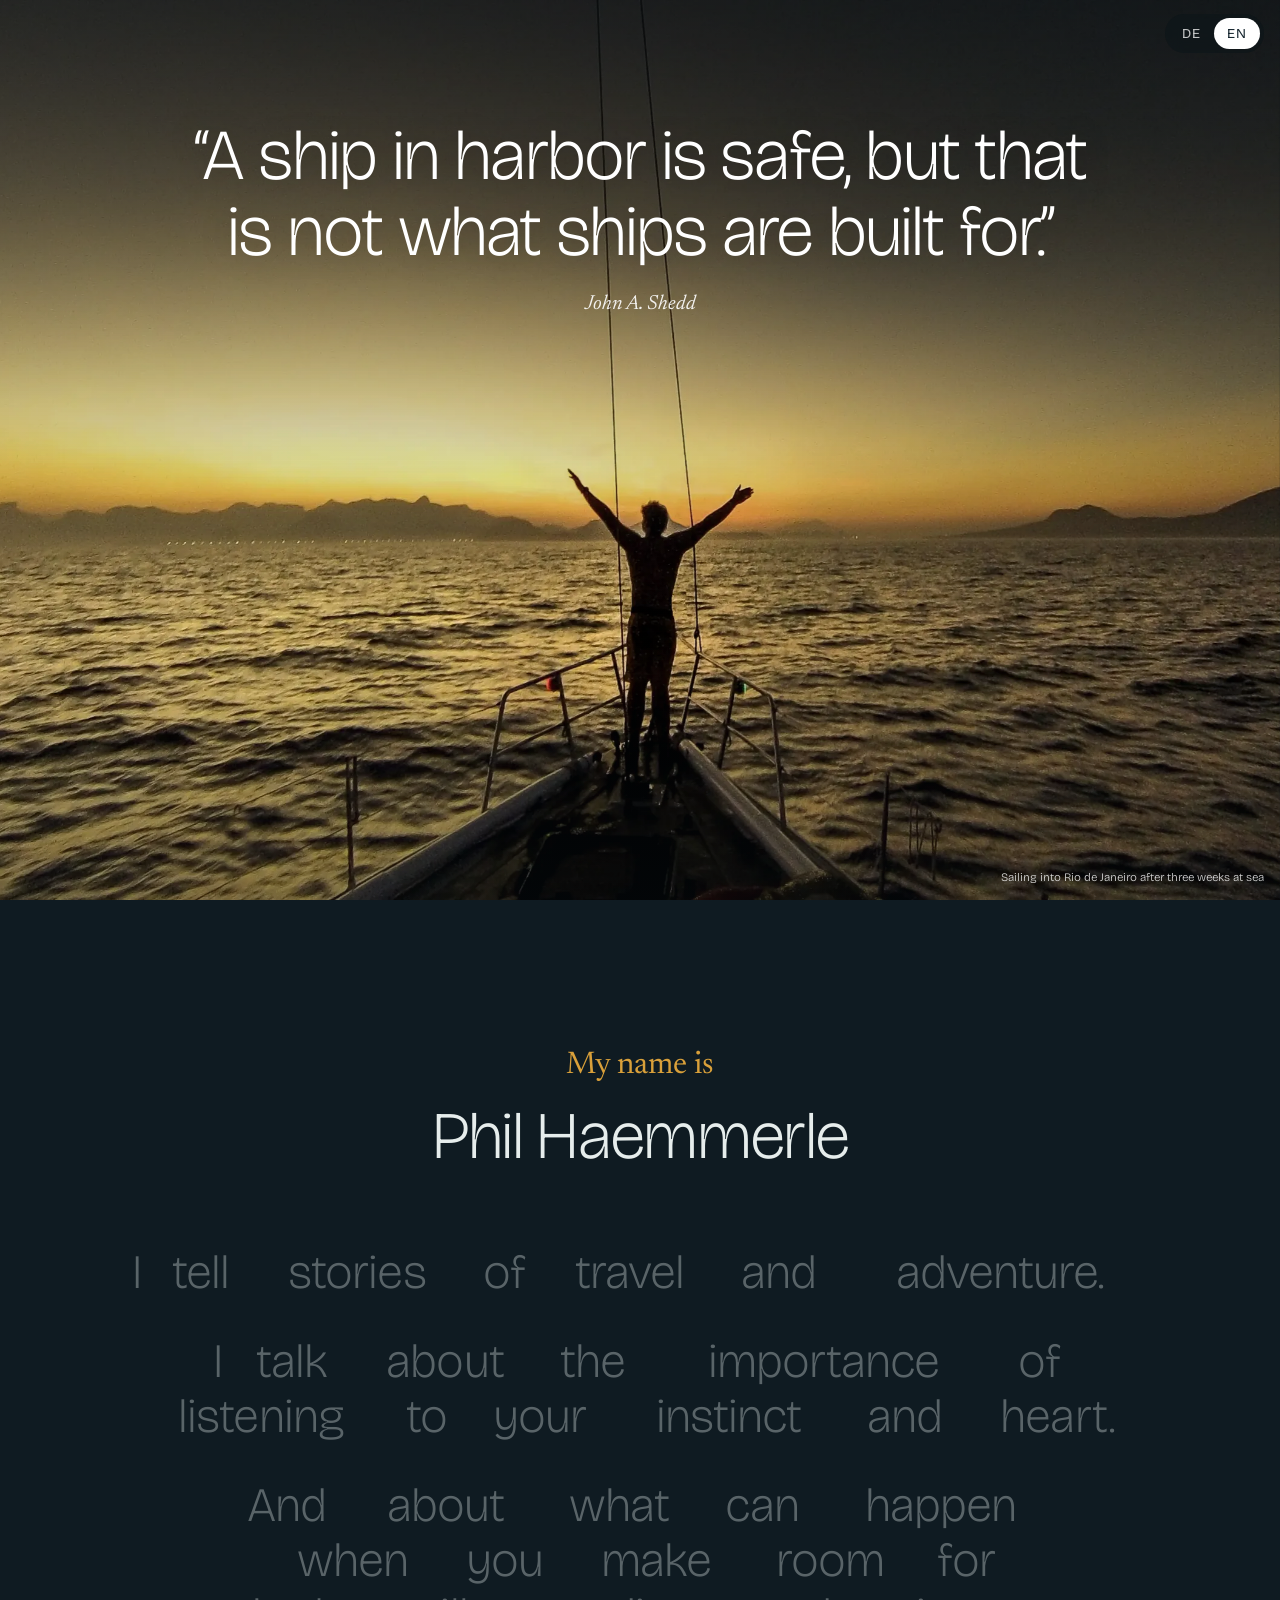
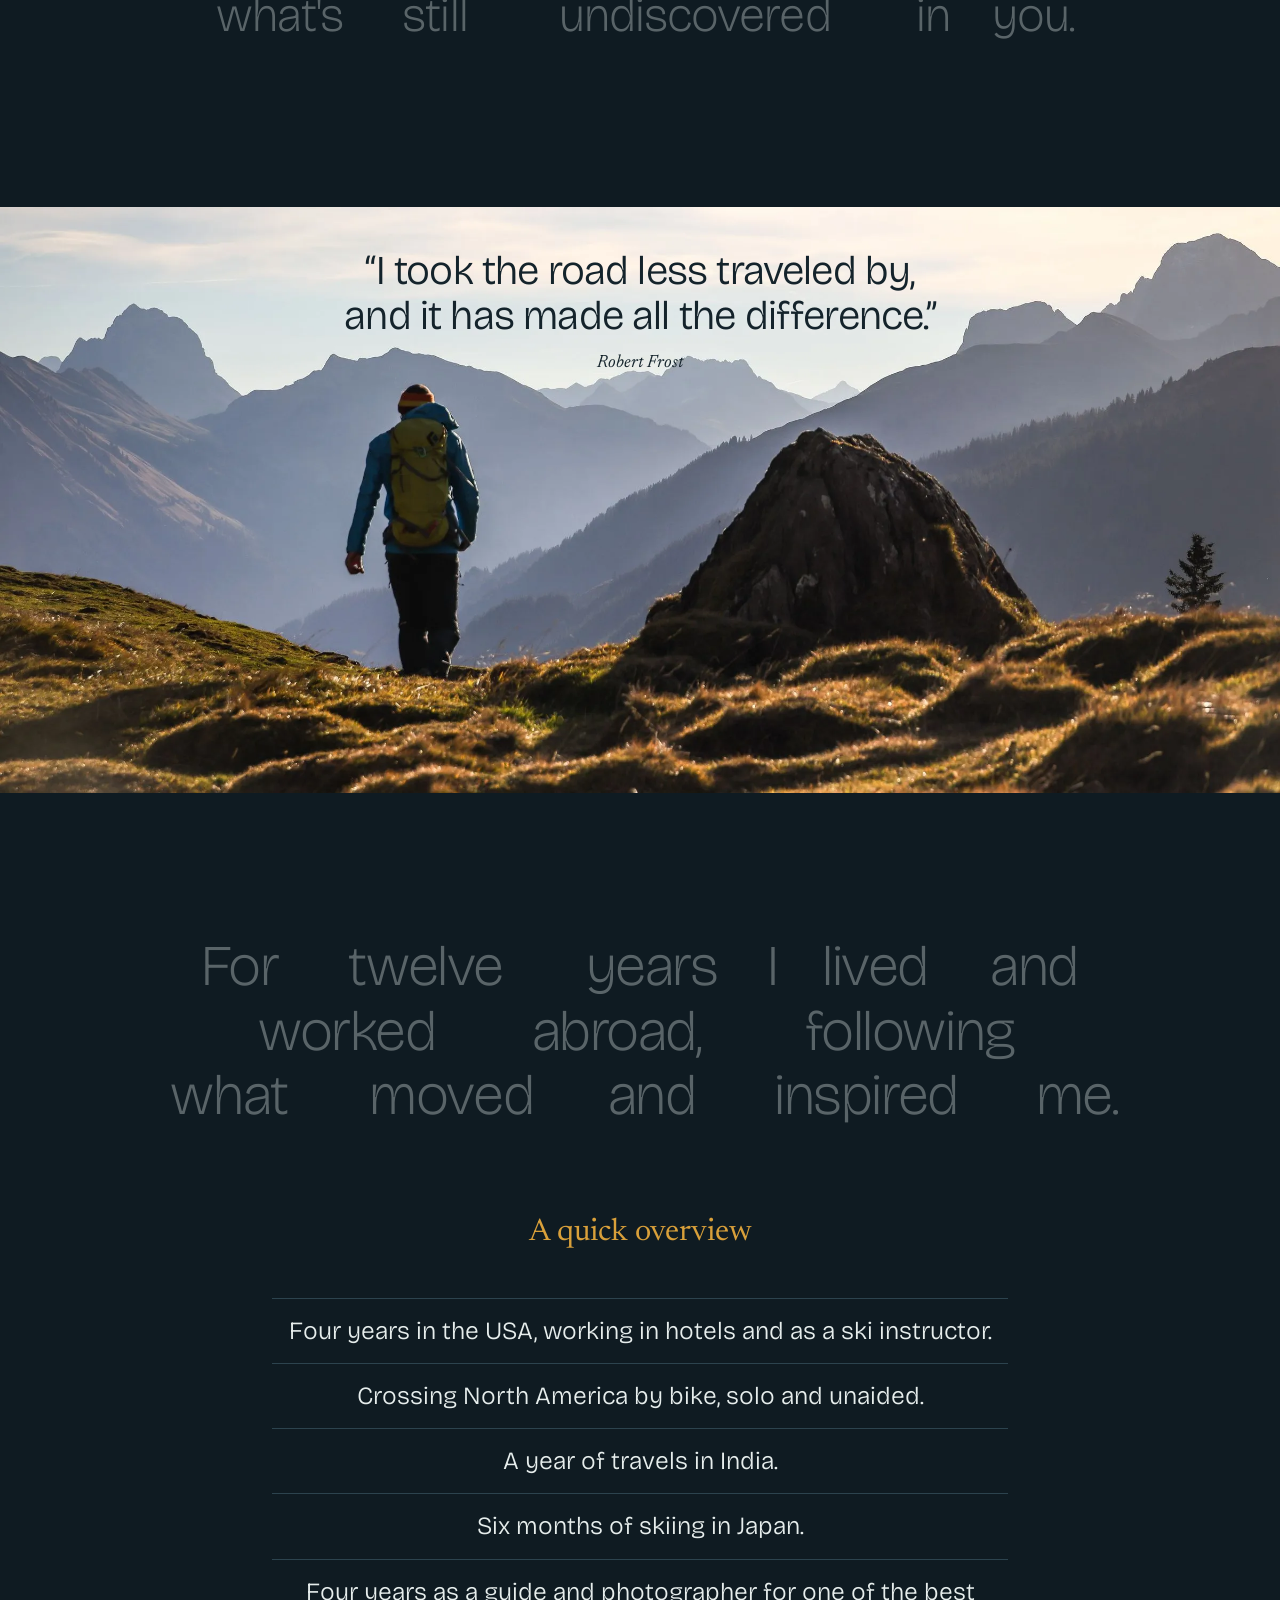
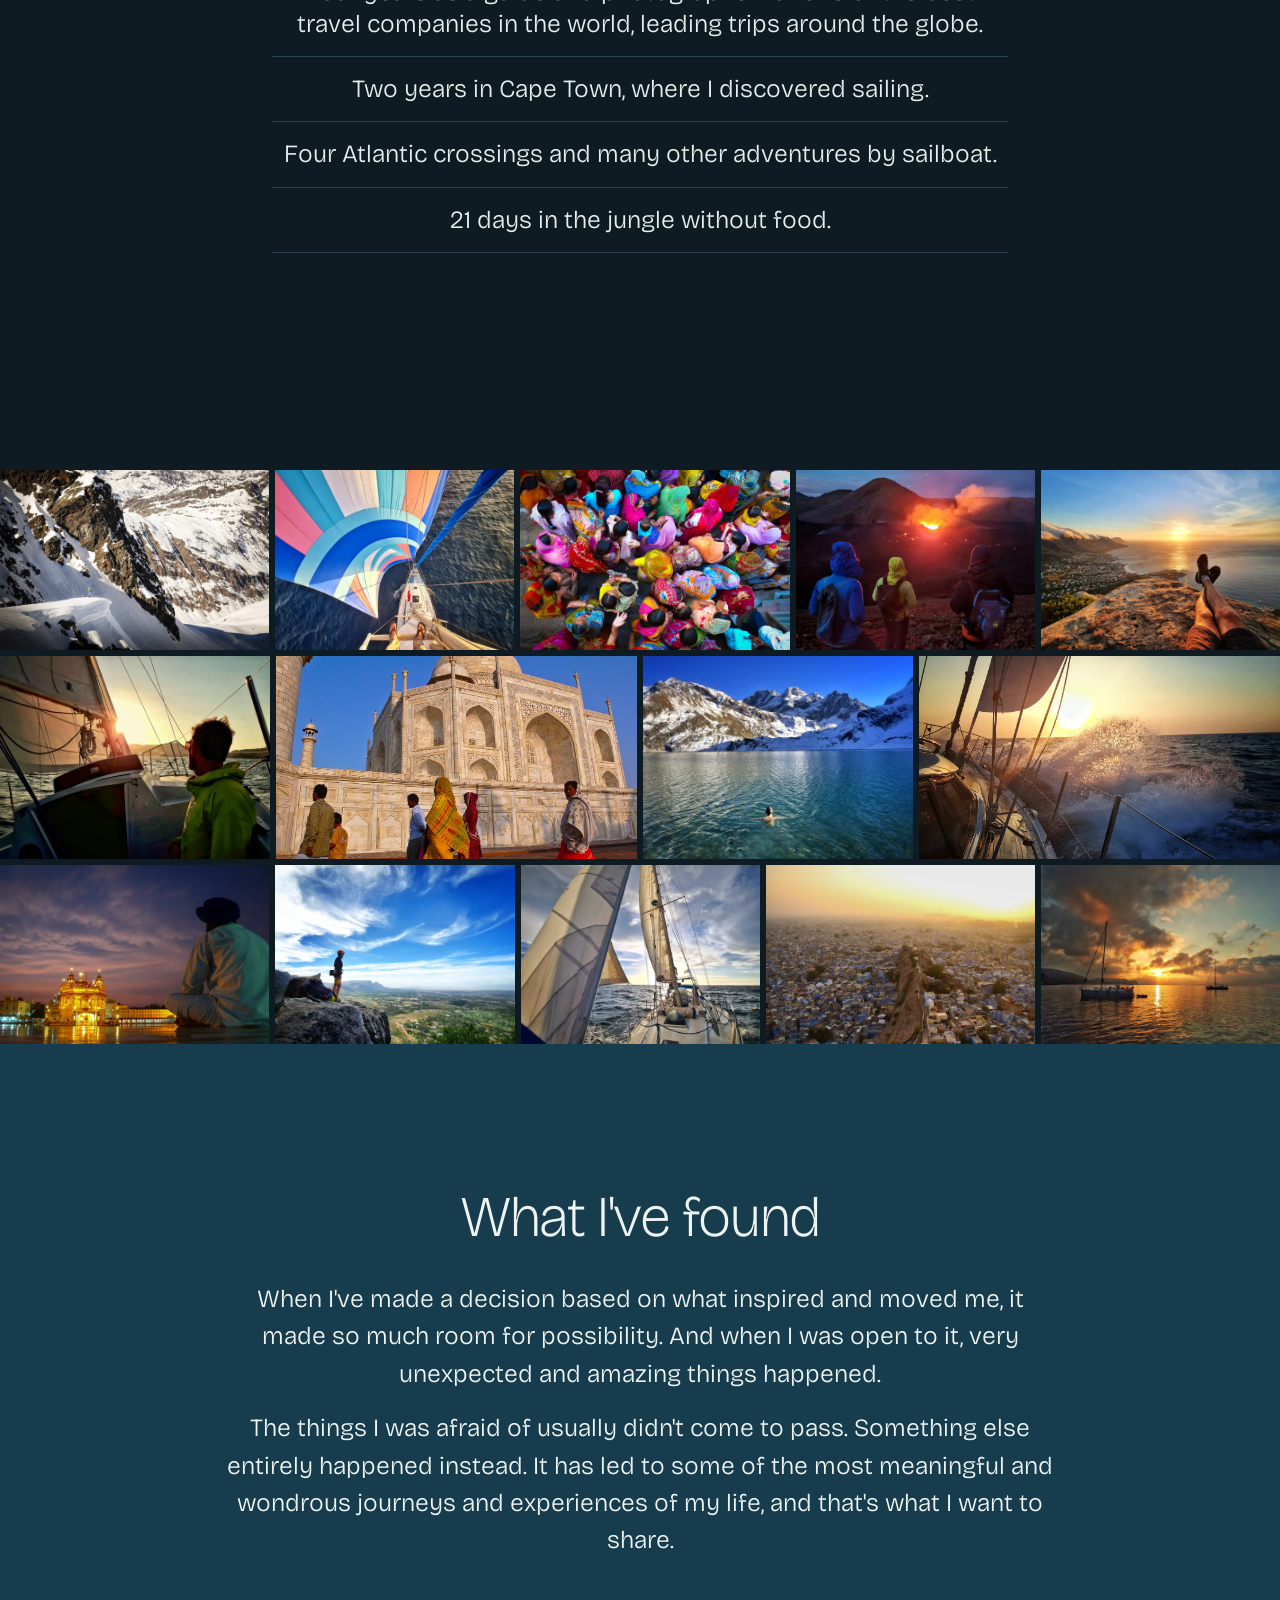
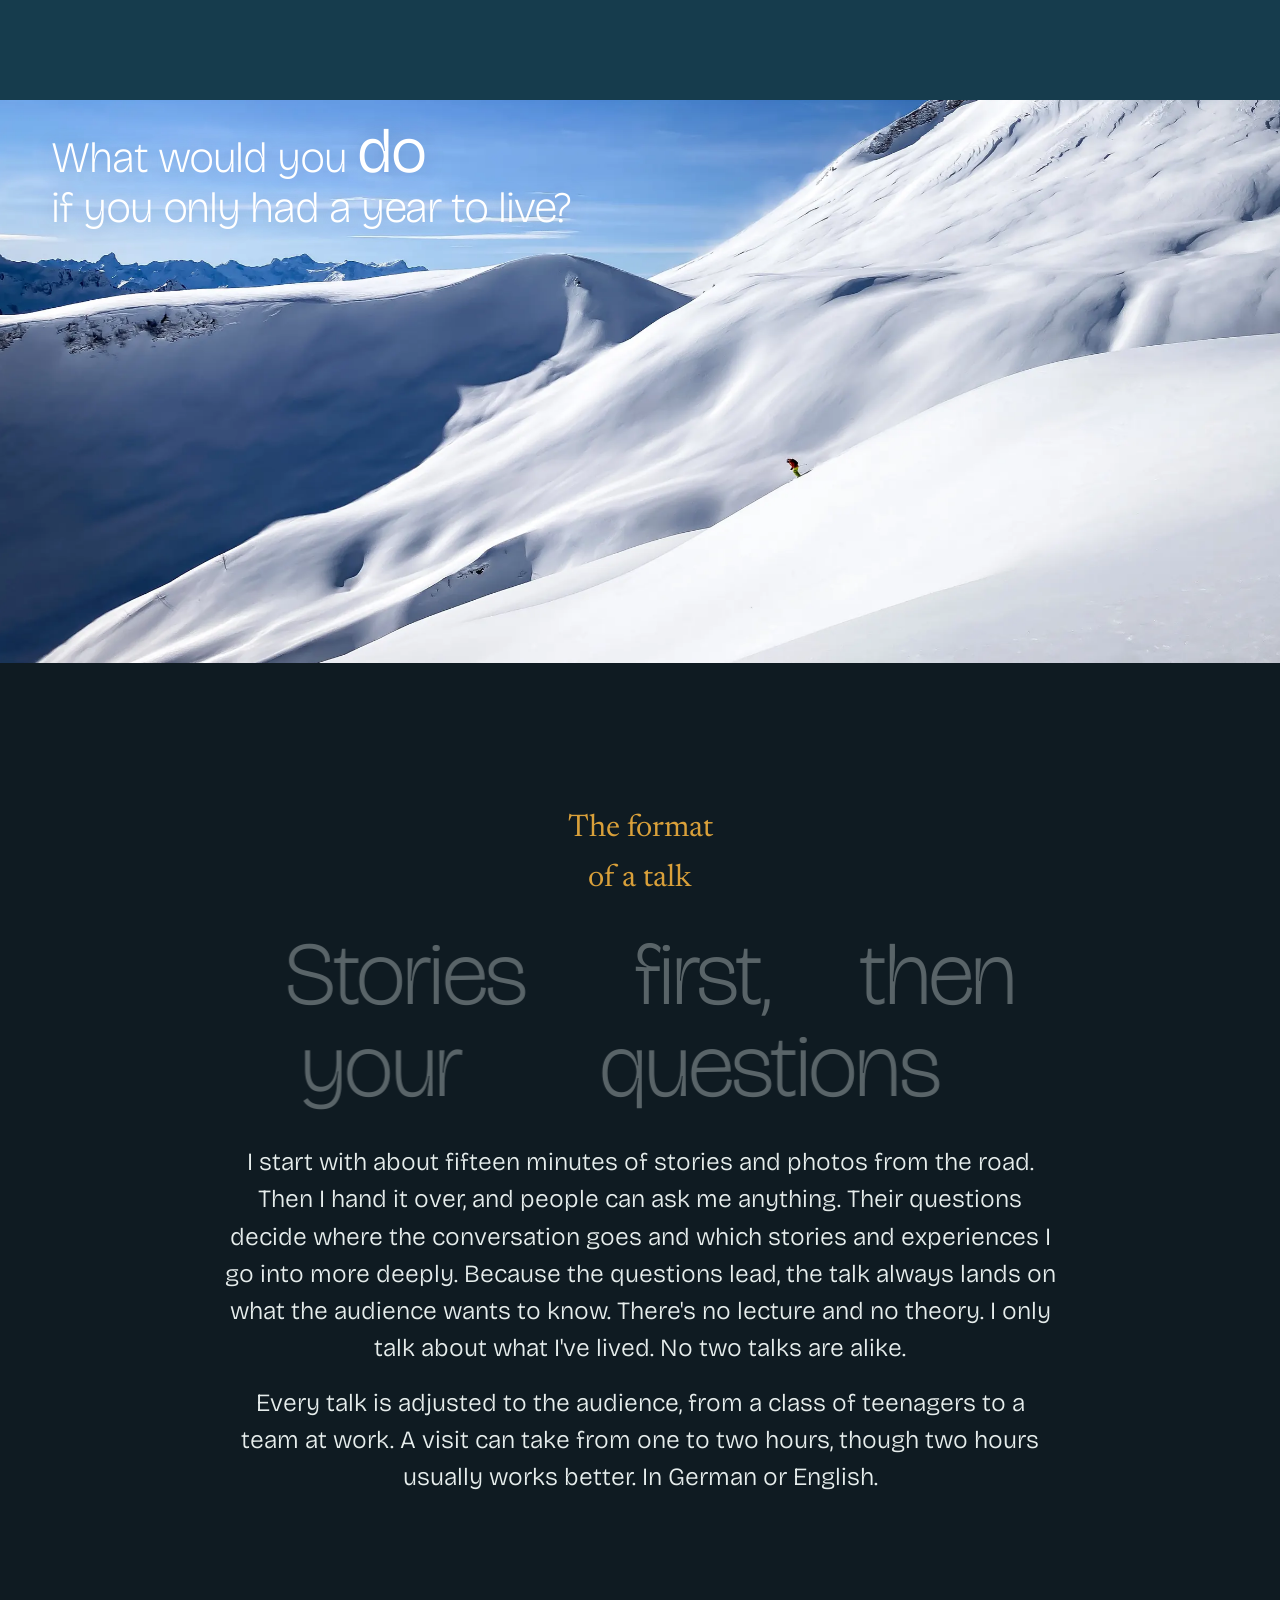
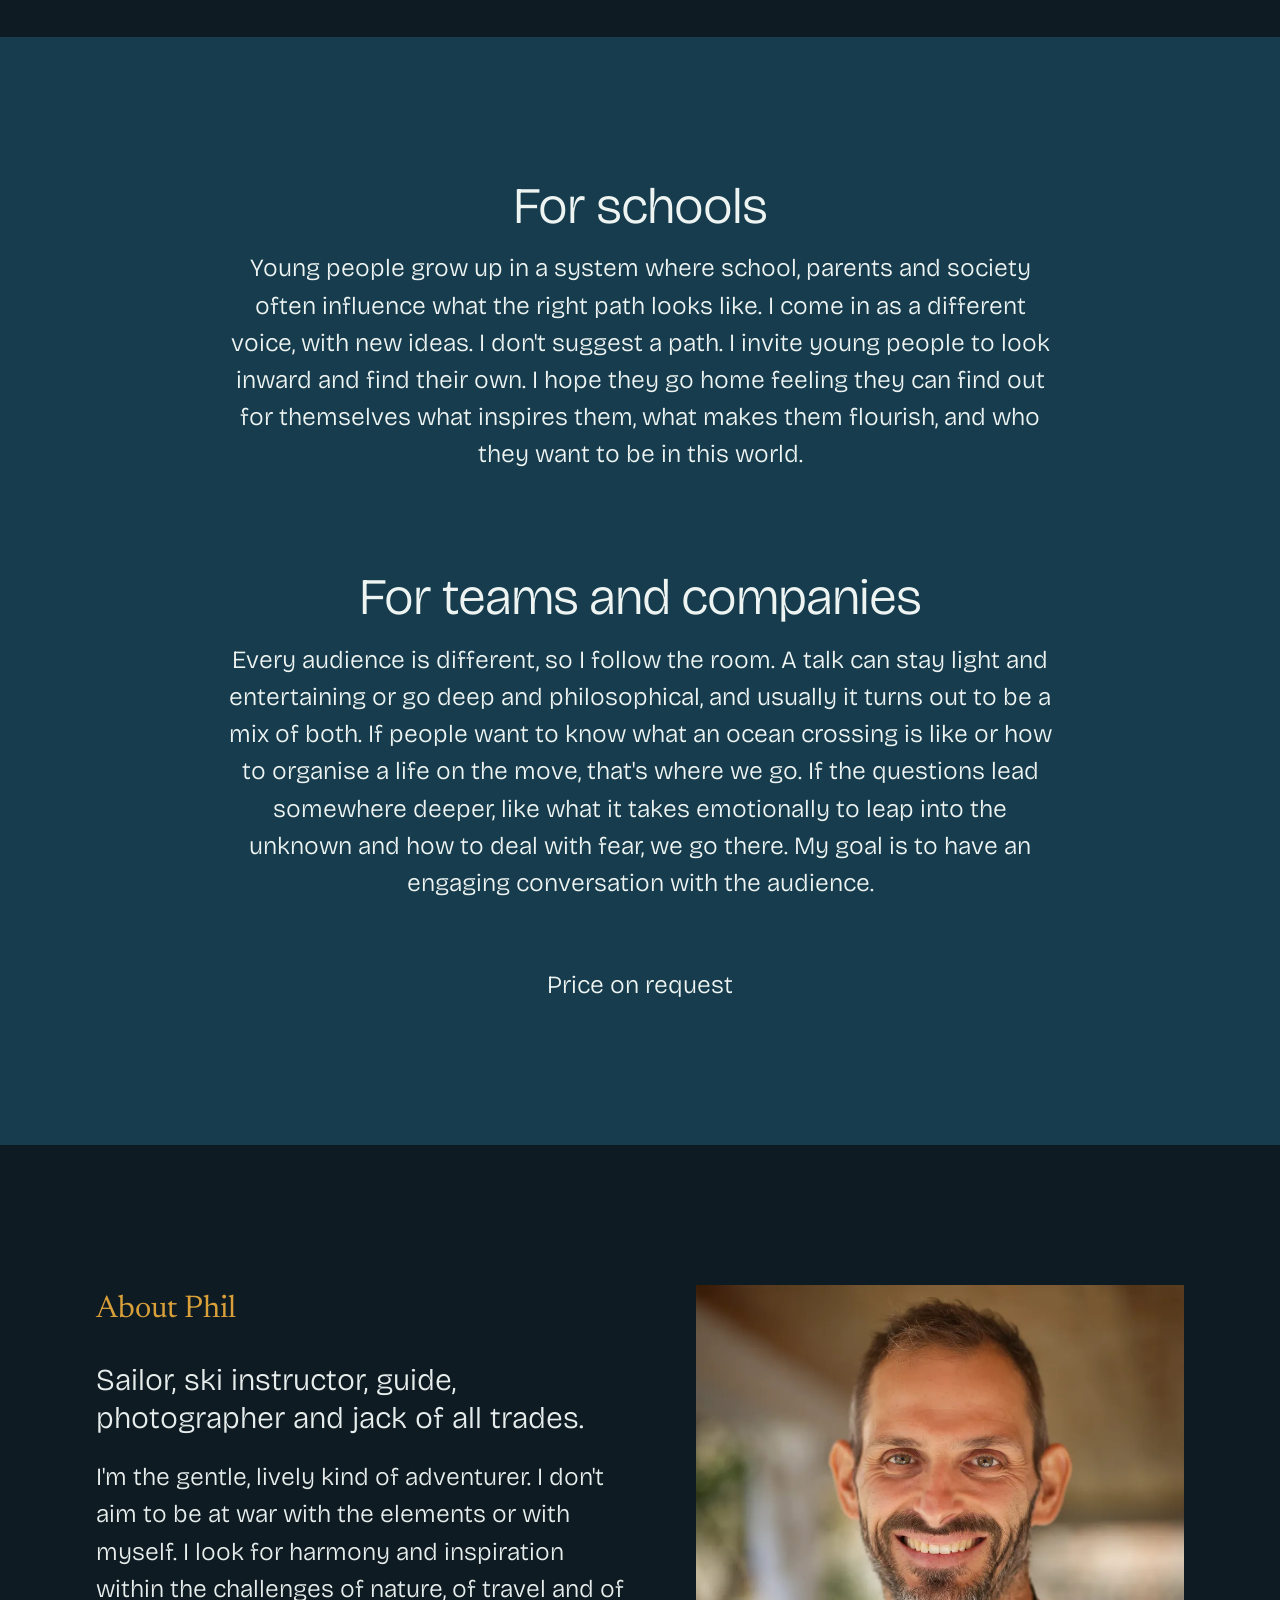
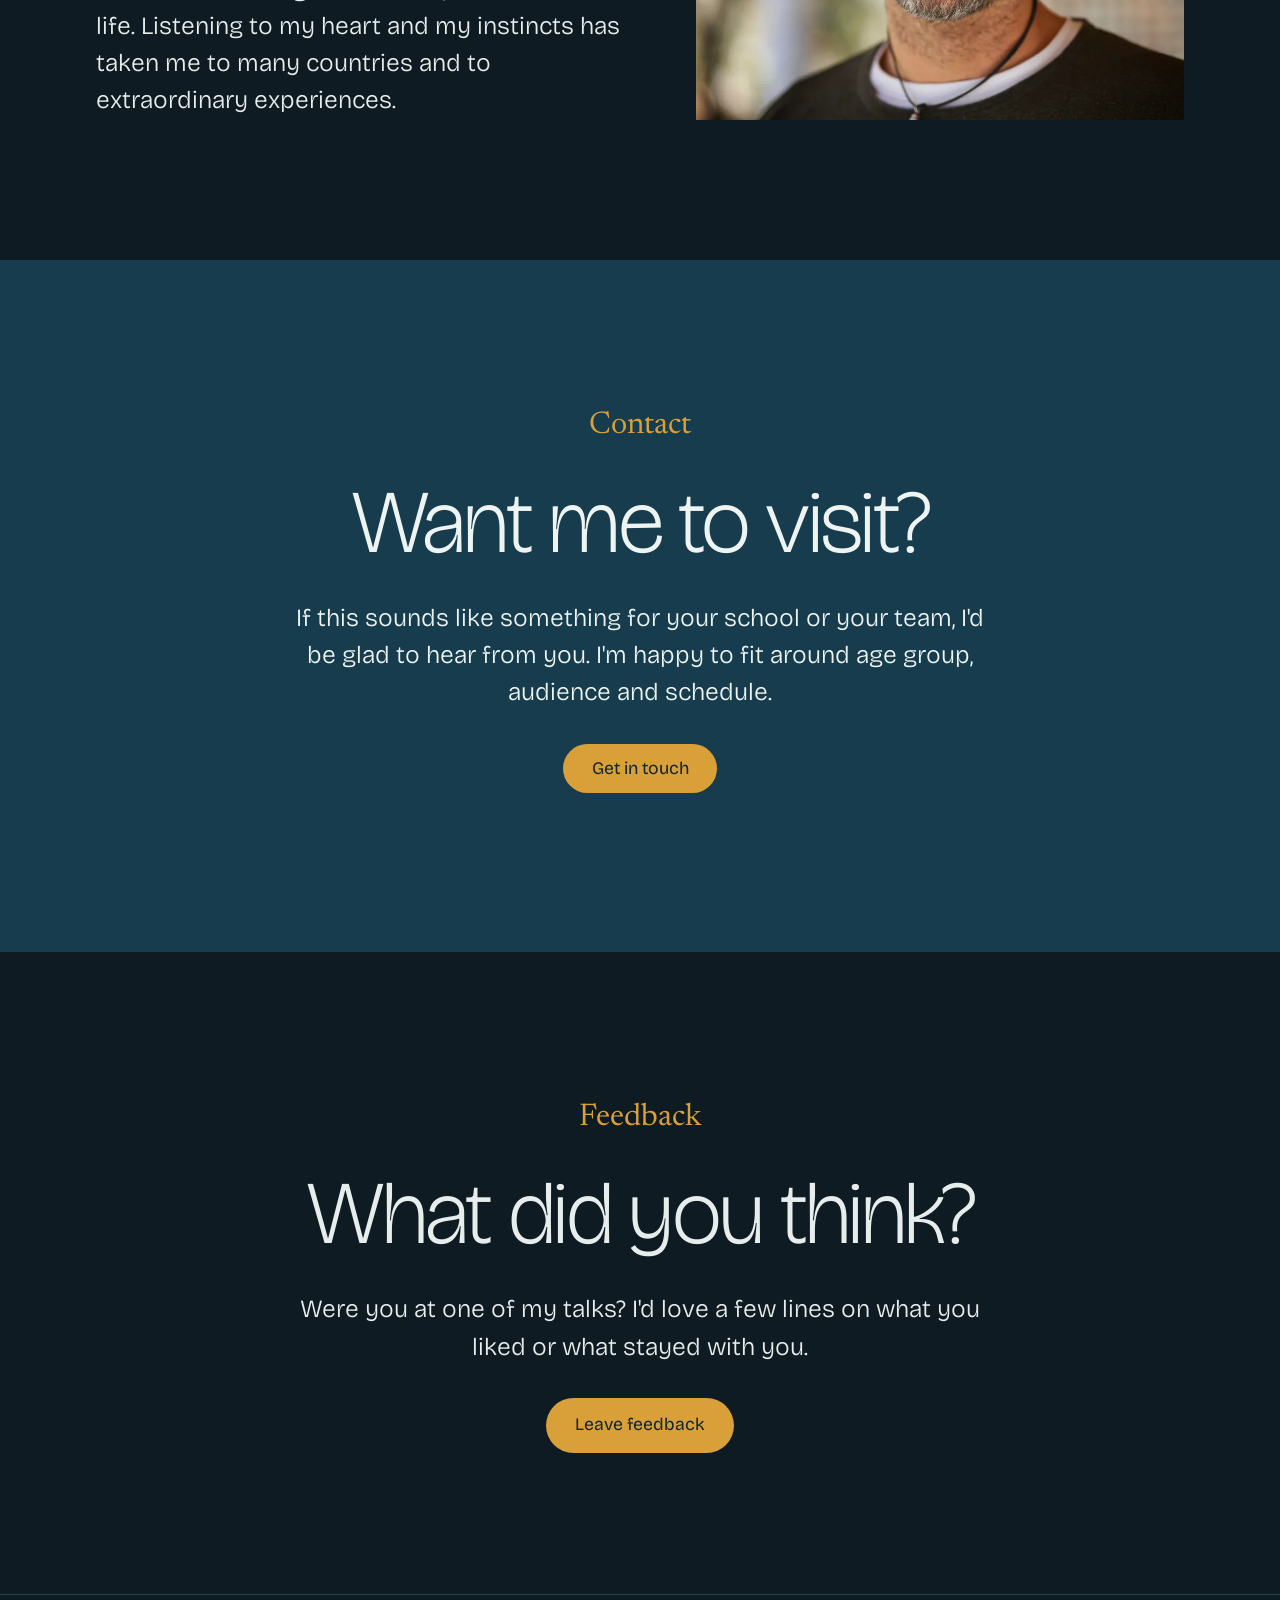
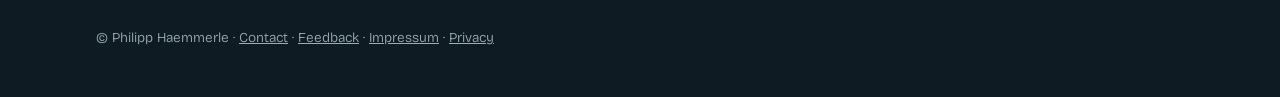
==== index.html @ 271d4978 "Move 'Price on request' under the teams and companies paragraph Co-Authored-By: Claude Opus 5.5 <nor" ====
<!doctype html>
<html lang="en" data-lang="en" data-title-de="Philipp Haemmerle · Geschichten von unterwegs" data-title-en="Phil Haemmerle · Stories from the road">
<head>
<meta charset="utf-8">
<base href="/">
<meta name="viewport" content="width=device-width, initial-scale=1, viewport-fit=cover">
<title>Phil Haemmerle · Stories from the road</title>
<meta name="description" content="Vorträge mit Geschichten aus zwölf Jahren im Ausland. Talks with stories from twelve years abroad.">
<meta property="og:type" content="website">
<meta property="og:url" content="https://philhaemmerle.com/">
<meta property="og:title" content="Phil Haemmerle · Stories from the road">
<meta property="og:description" content="And what I learned on the way.">
<meta property="og:image" content="https://philhaemmerle.com/images/share-preview.jpg">
<meta property="og:image:width" content="1200">
<meta property="og:image:height" content="628">
<meta name="twitter:card" content="summary_large_image">
<link rel="icon" href="/favicon.ico" sizes="any">
<link rel="icon" type="image/png" href="/favicon-32.png">
<link rel="apple-touch-icon" href="/apple-touch-icon.png">
<link rel="stylesheet" href="fonts/fonts.css">
<link rel="preload" as="image" type="image/webp" imagesrcset="images/sailing-rio-1200.webp 1200w, images/sailing-rio-2400.webp 2400w" imagesizes="100vw">
<link rel="stylesheet" href="styles.css">
</head>
<body>

<nav class="lang-toggle" aria-label="Sprache / Language">
  <button type="button" data-set-lang="de" aria-pressed="true">DE</button>
  <button type="button" data-set-lang="en" aria-pressed="false">EN</button>
</nav>

<header class="hero parallax">
  <picture>
    <source type="image/webp" srcset="images/sailing-rio-1200.webp 1200w, images/sailing-rio-2400.webp 2400w" sizes="100vw">
    <img src="images/sailing-rio-1200.jpg" srcset="images/sailing-rio-1200.jpg 1200w, images/sailing-rio-2400.jpg 2400w" sizes="100vw" width="1200" height="742" alt="" fetchpriority="high">
  </picture>
  <div class="wrap">
    <blockquote>
      <p>“A ship in harbor is safe, but that is not what ships are built for.”</p>
      <cite>John A. Shedd</cite>
    </blockquote>
  </div>
  <p class="caption"><span lang="de">Einfahrt nach Rio de Janeiro nach drei Wochen auf See</span><span lang="en">Sailing into Rio de Janeiro after three weeks at sea</span></p>
</header>

<main>

<section class="intro-section">
  <div class="wrap center">
    <p class="label name-label"><span lang="de">Mein Name ist</span><span lang="en">My name is</span></p>
    <p class="name" lang="de">Philipp Haemmerle</p>
    <p class="name" lang="en">Phil Haemmerle</p>
    <div class="lines" lang="de">
      <p class="fill-words" data-slow>Ich erzähle Geschichten von Reisen und Abenteuern.</p>
      <p class="fill-words" data-slow>Ich spreche darüber, wie wichtig es ist, auf seinen Instinkt und sein Herz zu hören.</p>
      <p class="fill-words" data-slow>Und darüber, was geschehen kann, wenn man dem Unentdeckten in sich Raum gibt.</p>
    </div>
    <div class="lines" lang="en">
      <p class="fill-words" data-slow>I tell stories of travel and adventure.</p>
      <p class="fill-words" data-slow>I talk about the importance of listening to your instinct and heart.</p>
      <p class="fill-words" data-slow>And about what can happen when you make room for what's still undiscovered in you.</p>
    </div>
  </div>
</section>

<section class="band">
  <figure>
    <picture>
      <source media="(max-width: 600px)" type="image/webp" srcset="images/walking-path-1200.webp 1200w" sizes="100vw">
      <source media="(max-width: 600px)" srcset="images/walking-path-1200.jpg 1200w" sizes="100vw">
      <source type="image/webp" srcset="images/walking-wide-1200.webp 1200w, images/walking-wide-2400.webp 2400w" sizes="100vw">
      <img src="images/walking-wide-1200.jpg" srcset="images/walking-wide-1200.jpg 1200w, images/walking-wide-2400.jpg 2400w" sizes="100vw" width="1200" height="550" alt="" loading="lazy">
    </picture>
    <blockquote class="band-quote">
      <p>“I took the road less traveled by, and it has made all the difference.”</p>
      <cite>Robert Frost</cite>
    </blockquote>
  </figure>
</section>

<section class="places-section">
  <div class="wrap center">
    <p class="opener fill-words" data-slow lang="de">Zwölf Jahre lang habe ich im Ausland gelebt und gearbeitet und bin dabei dem gefolgt, was mich bewegt und inspiriert hat.</p>
    <p class="opener fill-words" data-slow lang="en">For twelve years I lived and worked abroad, following what moved and inspired me.</p>
    <p class="label overview"><span lang="de">Ein kurzer Überblick</span><span lang="en">A quick overview</span></p>

    <ul class="places" lang="de">
      <li>Vier Jahre in den USA, in Hotels und als Skilehrer.</li>
      <li>Mit dem Fahrrad quer durch Nordamerika</li>
      <li>Ein Jahr auf Reisen in Indien.</li>
      <li>Sechs Monate in Japan als Skilehrer.</li>
      <li>Vier Jahre als Guide und Fotograf für eines der besten Reiseunternehmen der Welt, rund um den Globus.</li>
      <li>Zwei Jahre in Kapstadt in Südafrika, wo ich das Segeln für mich entdeckte.</li>
      <li>Vier Atlantiküberquerungen und viele weitere Abenteuer mit Segelbooten.</li>
      <li>21 Tage im Dschungel ohne Essen.</li>
    </ul>
    <ul class="places" lang="en">
      <li>Four years in the USA, working in hotels and as a ski instructor.</li>
      <li>Crossing North America by bike, solo and unaided.</li>
      <li>A year of travels in India.</li>
      <li>Six months of skiing in Japan.</li>
      <li>Four years as a guide and photographer for one of the best travel companies in the world, leading trips around the globe.</li>
      <li>Two years in Cape Town, where I discovered sailing.</li>
      <li>Four Atlantic crossings and many other adventures by sailboat.</li>
      <li>21 days in the jungle without food.</li>
    </ul>

  </div>
</section>

<section class="gallery-section">
  <div class="gallery-masonry">
    <figure>
      <picture>
        <source type="image/webp" srcset="images/skiing-couloir-1200.webp 1200w, images/skiing-couloir-2400.webp 2400w" sizes="(max-width: 720px) 34vw, 15vw">
        <img src="images/skiing-couloir-1200.jpg" srcset="images/skiing-couloir-1200.jpg 1200w, images/skiing-couloir-2400.jpg 2400w" sizes="(max-width: 720px) 34vw, 15vw" width="1200" height="800" alt="" loading="lazy">
      </picture>
    </figure>
    <figure>
      <picture>
        <source type="image/webp" srcset="images/sailing-iceland-ireland-1200.webp 1200w, images/sailing-iceland-ireland-2400.webp 2400w" sizes="(max-width: 720px) 34vw, 15vw">
        <img src="images/sailing-iceland-ireland-1200.jpg" srcset="images/sailing-iceland-ireland-1200.jpg 1200w, images/sailing-iceland-ireland-2400.jpg 2400w" sizes="(max-width: 720px) 34vw, 15vw" width="1200" height="900" alt="" loading="lazy">
      </picture>
    </figure>
    <figure>
      <picture>
        <source type="image/webp" srcset="images/india-crowd-1200.webp 1200w, images/india-crowd-2400.webp 2400w" sizes="(max-width: 720px) 34vw, 15vw">
        <img src="images/india-crowd-1200.jpg" srcset="images/india-crowd-1200.jpg 1200w, images/india-crowd-2400.jpg 2400w" sizes="(max-width: 720px) 34vw, 15vw" width="1200" height="800" alt="" loading="lazy">
      </picture>
    </figure>
    <figure>
      <picture>
        <source type="image/webp" srcset="images/volcano-grindavik-1200.webp 1200w, images/volcano-grindavik-2400.webp 2400w" sizes="(max-width: 720px) 34vw, 15vw">
        <img src="images/volcano-grindavik-1200.jpg" srcset="images/volcano-grindavik-1200.jpg 1200w, images/volcano-grindavik-2400.jpg 2400w" sizes="(max-width: 720px) 34vw, 15vw" width="1200" height="900" alt="" loading="lazy">
      </picture>
    </figure>
    <figure>
      <picture>
        <source type="image/webp" srcset="images/cliff-sunset-1200.webp 1200w, images/cliff-sunset-2400.webp 2400w" sizes="(max-width: 720px) 34vw, 15vw">
        <img src="images/cliff-sunset-1200.jpg" srcset="images/cliff-sunset-1200.jpg 1200w, images/cliff-sunset-2400.jpg 2400w" sizes="(max-width: 720px) 34vw, 15vw" width="1200" height="900" alt="" loading="lazy">
      </picture>
    </figure>
    <figure>
      <picture>
        <source type="image/webp" srcset="images/sailing-crew-1200.webp 1200w, images/sailing-crew-2400.webp 2400w" sizes="(max-width: 720px) 34vw, 15vw">
        <img src="images/sailing-crew-1200.jpg" srcset="images/sailing-crew-1200.jpg 1200w, images/sailing-crew-2400.jpg 2400w" sizes="(max-width: 720px) 34vw, 15vw" width="1200" height="900" alt="" loading="lazy">
      </picture>
    </figure>
    <figure>
      <picture>
        <source type="image/webp" srcset="images/india-taj-1200.webp 1200w, images/india-taj-2400.webp 2400w" sizes="(max-width: 720px) 34vw, 15vw">
        <img src="images/india-taj-1200.jpg" srcset="images/india-taj-1200.jpg 1200w, images/india-taj-2400.jpg 2400w" sizes="(max-width: 720px) 34vw, 15vw" width="1200" height="675" alt="" loading="lazy">
      </picture>
    </figure>
    <figure>
      <picture>
        <source type="image/webp" srcset="images/lake-swim-1200.webp 1200w, images/lake-swim-2400.webp 2400w" sizes="(max-width: 720px) 34vw, 15vw">
        <img src="images/lake-swim-1200.jpg" srcset="images/lake-swim-1200.jpg 1200w, images/lake-swim-2400.jpg 2400w" sizes="(max-width: 720px) 34vw, 15vw" width="1200" height="900" alt="" loading="lazy">
      </picture>
    </figure>
    <figure>
      <picture>
        <source type="image/webp" srcset="images/sailing-spray-1200.webp 1200w, images/sailing-spray-2400.webp 2400w" sizes="(max-width: 720px) 34vw, 15vw">
        <img src="images/sailing-spray-1200.jpg" srcset="images/sailing-spray-1200.jpg 1200w, images/sailing-spray-2400.jpg 2400w" sizes="(max-width: 720px) 34vw, 15vw" width="1200" height="675" alt="" loading="lazy">
      </picture>
    </figure>
    <figure>
      <picture>
        <source type="image/webp" srcset="images/india-1200.webp 1200w, images/india-2400.webp 2400w" sizes="(max-width: 720px) 34vw, 15vw">
        <img src="images/india-1200.jpg" srcset="images/india-1200.jpg 1200w, images/india-2400.jpg 2400w" sizes="(max-width: 720px) 34vw, 15vw" width="1200" height="800" alt="" loading="lazy">
      </picture>
    </figure>
    <figure>
      <picture>
        <source type="image/webp" srcset="images/capetown-lookout-1200.webp 1200w, images/capetown-lookout-2400.webp 2400w" sizes="(max-width: 720px) 34vw, 15vw">
        <img src="images/capetown-lookout-1200.jpg" srcset="images/capetown-lookout-1200.jpg 1200w, images/capetown-lookout-2400.jpg 2400w" sizes="(max-width: 720px) 34vw, 15vw" width="1200" height="899" alt="" loading="lazy">
      </picture>
    </figure>
    <figure>
      <picture>
        <source type="image/webp" srcset="images/sailing-sails-1200.webp 1200w, images/sailing-sails-2400.webp 2400w" sizes="(max-width: 720px) 34vw, 15vw">
        <img src="images/sailing-sails-1200.jpg" srcset="images/sailing-sails-1200.jpg 1200w, images/sailing-sails-2400.jpg 2400w" sizes="(max-width: 720px) 34vw, 15vw" width="1200" height="900" alt="" loading="lazy">
      </picture>
    </figure>
    <figure>
      <picture>
        <source type="image/webp" srcset="images/city-dusk-1200.webp 1200w, images/city-dusk-2400.webp 2400w" sizes="(max-width: 720px) 34vw, 15vw">
        <img src="images/city-dusk-1200.jpg" srcset="images/city-dusk-1200.jpg 1200w, images/city-dusk-2400.jpg 2400w" sizes="(max-width: 720px) 34vw, 15vw" width="1200" height="800" alt="" loading="lazy">
      </picture>
    </figure>
    <figure>
      <picture>
        <source type="image/webp" srcset="images/sailing-saldanha-1200.webp 1200w, images/sailing-saldanha-2400.webp 2400w" sizes="(max-width: 720px) 34vw, 15vw">
        <img src="images/sailing-saldanha-1200.jpg" srcset="images/sailing-saldanha-1200.jpg 1200w, images/sailing-saldanha-2400.jpg 2400w" sizes="(max-width: 720px) 34vw, 15vw" width="1200" height="900" alt="" loading="lazy">
      </picture>
    </figure>
  </div>
</section>

<section class="found">
  <div class="wrap">
    <p lang="de" class="opener found-title">Was ich gelernt habe</p>
    <p lang="en" class="opener found-title">What I've found</p>
    <div lang="de">
      <p>Wenn ich mich für das entschieden habe, was mich inspiriert und bewegt hat, hat sich ein großer Raum an Möglichkeiten geöffnet. Und wenn ich dafür offen war, sind immer unerwartete und wunderbare Dinge passiert.</p>
      <p>Meine Ängste haben sich meistens überhaupt nicht bewahrheitet. Stattdessen ist fast immer etwas ganz anderes passiert. Das hat mich zu einigen der bedeutsamsten und wundervollsten Reisen und Erlebnissen meines Lebens geführt. Und davon möchte ich erzählen.</p>
    </div>
    <div lang="en">
      <p>When I've made a decision based on what inspired and moved me, it made so much room for possibility. And when I was open to it, very unexpected and amazing things happened.</p>
      <p>The things I was afraid of usually didn't come to pass. Something else entirely happened instead. It has led to some of the most meaningful and wondrous journeys and experiences of my life, and that's what I want to share.</p>
    </div>
  </div>
</section>

<section class="band-parallax parallax" aria-label="">
  <picture>
    <source type="image/webp" srcset="images/skiing-austria-1200.webp 1200w, images/skiing-austria-2400.webp 2400w" sizes="100vw">
    <img src="images/skiing-austria-1200.jpg" srcset="images/skiing-austria-1200.jpg 1200w, images/skiing-austria-2400.jpg 2400w" sizes="100vw" width="1200" height="759" alt="" loading="lazy">
  </picture>
  <div class="band-question">
    <p lang="de">Was würdest du <em>tun</em>,<br class="br-wide"> wenn du nur<br class="br-narrow"> noch ein Jahr zu leben hättest?</p>
    <p lang="en">What would you <em>do</em><br>if you only had a year to live?</p>
  </div>
</section>

<section class="format">
  <div class="wrap center">
    <p class="label"><span lang="de">Das Format<br>eines Vortrags</span><span lang="en">The format<br>of a talk</span></p>
    <h2 lang="de" class="fill-words" data-slow>Erst die Geschichten, dann die Fragen</h2>
    <h2 lang="en" class="fill-words" data-slow>Stories first, then your questions</h2>
    <div lang="de">
      <p>Ich beginne mit etwa fünfzehn Minuten Geschichten und Fotos von unterwegs. Dann gebe ich das Wort ab, und alle können mich fragen, was sie wollen. Die Fragen bestimmen, wohin das Gespräch geht und auf welche Geschichten und Erlebnisse ich tiefer eingehe. Weil die Fragen führen, landet der Vortrag immer bei dem, was das Publikum wissen möchte. Keine Vorlesung, keine Theorie. Ich erzähle nur von selbst Erlebtem. Kein Vortrag gleicht dem anderen.</p>
      <p>Jeder Vortrag wird an das Publikum angepasst, von einer Schulklasse bis zu einem Team im Unternehmen. Ein Besuch dauert ein bis zwei Stunden, wobei sich zwei Stunden meist mehr lohnen. Auf Deutsch oder Englisch.</p>
    </div>
    <div lang="en">
      <p>I start with about fifteen minutes of stories and photos from the road. Then I hand it over, and people can ask me anything. Their questions decide where the conversation goes and which stories and experiences I go into more deeply. Because the questions lead, the talk always lands on what the audience wants to know. There's no lecture and no theory. I only talk about what I've lived. No two talks are alike.</p>
      <p>Every talk is adjusted to the audience, from a class of teenagers to a team at work. A visit can take from one to two hours, though two hours usually works better. In German or English.</p>
    </div>
  </div>
</section>

<section class="audiences tint">
  <div class="wrap center">
    <div class="audience">
        <h3 lang="de">Für Schulen</h3>
    <h3 lang="en">For schools</h3>
        <p lang="de">Junge Menschen wachsen in einem System auf, in dem Schule, Eltern und Gesellschaft oft beeinflussen, wie der richtige Weg aussieht. Ich komme als eine andere Stimme, mit neuen Ideen. Ich gebe keinen Weg vor. Ich lade junge Menschen ein, nach innen zu schauen und ihren eigenen zu finden. Ich wünsche mir, dass sie mit dem Gefühl nach Hause gehen, selbst herausfinden zu können, was sie inspiriert, was sie aufblühen lässt und wer sie in dieser Welt sein möchten.</p>
        <p lang="en">Young people grow up in a system where school, parents and society often influence what the right path looks like. I come in as a different voice, with new ideas. I don't suggest a path. I invite young people to look inward and find their own. I hope they go home feeling they can find out for themselves what inspires them, what makes them flourish, and who they want to be in this world.</p>
    </div>
    <div class="audience">
        <h3 lang="de">Für Teams und Unternehmen</h3>
    <h3 lang="en">For teams and companies</h3>
        <p lang="de">Jedes Publikum ist anders, deshalb richte ich mich nach dem Raum. Ein Vortrag kann leicht und unterhaltsam bleiben oder tief und philosophisch werden, und meistens wird es eine Mischung aus beidem. Wenn die Leute wissen möchten, wie eine Ozeanüberquerung aussieht oder wie man ein Leben unterwegs organisiert, gehen wir dorthin. Wenn die Fragen tiefer führen, etwa dazu, was es emotional braucht, um ins Unbekannte zu springen, und wie man mit Angst umgeht, gehen wir dorthin. Mein Ziel ist ein lebendiges Gespräch mit dem Publikum.</p>
        <p lang="en">Every audience is different, so I follow the room. A talk can stay light and entertaining or go deep and philosophical, and usually it turns out to be a mix of both. If people want to know what an ocean crossing is like or how to organise a life on the move, that's where we go. If the questions lead somewhere deeper, like what it takes emotionally to leap into the unknown and how to deal with fear, we go there. My goal is to have an engaging conversation with the audience.</p>
        <p class="price" lang="de">Preis auf Anfrage</p>
        <p class="price" lang="en">Price on request</p>
      
    </div>
  </div>
</section>

<section class="about">
  <div class="wrap about-grid">
    <div>
      <p class="label"><span lang="de">Über Philipp</span><span lang="en">About Phil</span></p>
      <p class="roles" lang="de">Segler, Skilehrer, Guide, Fotograf und Tausendsassa.</p>
      <p class="roles" lang="en">Sailor, ski instructor, guide, photographer and jack of all trades.</p>
      <p lang="de">Ich bin ein Abenteurer der sanftmütigen, lebendigen Art. Mein Ziel ist nicht gegen die Elemente oder gegen mich selbst im Kampf zu sein. Ich suche Harmonie und Inspiration in den Herausforderungen der Natur, des Reisens und des Lebens. Dabei auf mein Herz und meinen Instinkt zu hören, hat mich in zahlreiche Länder und zu außergewöhnlichen Erfahrungen geführt.</p>
      <p lang="en">I'm the gentle, lively kind of adventurer. I don't aim to be at war with the elements or with myself. I look for harmony and inspiration within the challenges of nature, of travel and of life. Listening to my heart and my instincts has taken me to many countries and to extraordinary experiences.</p>
    </div>
    <figure>
      <picture>
        <source type="image/webp" srcset="images/phil-portrait-1200.webp 1200w, images/phil-portrait-2400.webp 2400w" sizes="(max-width: 720px) 100vw, 45vw">
        <img src="images/phil-portrait-1200.jpg" srcset="images/phil-portrait-1200.jpg 1200w, images/phil-portrait-2400.jpg 2400w" sizes="(max-width: 720px) 100vw, 45vw" width="1200" height="800" alt="Philipp Haemmerle" loading="lazy">
      </picture>
    </figure>
  </div>
</section>

<section class="contact tint" id="contact">
  <div class="wrap center">
    <p class="label"><span lang="de">Kontakt</span><span lang="en">Contact</span></p>
    <h2 lang="de">Lust auf einen Besuch?</h2>
    <h2 lang="en">Want me to visit?</h2>
    <p lang="de">Wenn das nach etwas klingt, das zu deiner Schule oder deinem Team passt, freue ich mich, von dir zu hören. Auf Altersgruppe, Publikum und Zeitplan stelle ich mich gern ein.</p>
    <p lang="en">If this sounds like something for your school or your team, I'd be glad to hear from you. I'm happy to fit around age group, audience and schedule.</p>
    <p style="margin-top:2rem"><button class="button" type="button" data-open-form="contact-form"><span lang="de">Kontakt aufnehmen</span><span lang="en">Get in touch</span></button></p>
    <form class="form" id="contact-form" name="contact" method="POST" action="/thanks.html" data-netlify="true" netlify-honeypot="bot-field" hidden>
      <input type="hidden" name="form-name" value="contact">
      <p class="hp"><label>Leave this empty <input name="bot-field" tabindex="-1" autocomplete="off"></label></p>
      <label><span><span lang="de">Name</span><span lang="en">Name</span></span><input name="name" autocomplete="name" required></label>
      <label><span><span lang="de">E-Mail</span><span lang="en">Email</span></span><input type="email" name="email" autocomplete="email" required></label>
      <label><span><span lang="de">Telefon</span><span lang="en">Phone</span> <span class="opt"><span lang="de">(optional)</span><span lang="en">(optional)</span></span></span><input type="tel" name="phone" autocomplete="tel"></label>
      <label><span><span lang="de">Nachricht</span><span lang="en">Message</span></span><textarea name="message" required></textarea></label>
      <p class="form-note"><span lang="de">Deine Angaben verwende ich nur, um dir zu antworten. Mehr in der <a href="datenschutz.html">Datenschutzerklärung</a>.</span><span lang="en">I only use your details to reply to you. More in the <a href="datenschutz.html">privacy policy</a>.</span></p>
      <button class="button" type="submit"><span lang="de">Senden</span><span lang="en">Send</span></button>
    </form>
  </div>
</section>

<section class="feedback-section" id="feedback">
  <div class="wrap center">
    <p class="label">Feedback</p>
    <h2 lang="de">Wie fandest du es?</h2>
    <h2 lang="en">What did you think?</h2>
    <p lang="de">Warst du bei einem Vortrag dabei? Ich freue mich über ein paar Zeilen dazu, was dir gefallen hat oder was hängen geblieben ist.</p>
    <p lang="en">Were you at one of my talks? I'd love a few lines on what you liked or what stayed with you.</p>
    <p style="margin-top:2rem"><a class="button" href="feedback.html"><span lang="de">Feedback geben</span><span lang="en">Leave feedback</span></a></p>
  </div>
</section>

</main>

<footer>
  <div class="wrap">© Philipp Haemmerle · <a href="index.html#contact-form" data-contact-link><span lang="de">Kontakt</span><span lang="en">Contact</span></a> · <a href="feedback.html">Feedback</a> · <a href="impressum.html">Impressum</a> · <a href="datenschutz.html"><span lang="de">Datenschutz</span><span lang="en">Privacy</span></a></div>
</footer>
<script src="site.js"></script>
</body>
</html>
---- fonts/fonts.css ----
/* vietnamese */
@font-face {
  font-family: 'Bricolage Grotesque';
  font-style: normal;
  font-weight: 200;
  font-stretch: 100%;
  font-display: swap;
  src: url(bricolagegrotesque-GHInHEVA.woff2) format('woff2');
  unicode-range: U+0102-0103, U+0110-0111, U+0128-0129, U+0168-0169, U+01A0-01A1, U+01AF-01B0, U+0300-0301, U+0303-0304, U+0308-0309, U+0323, U+0329, U+1EA0-1EF9, U+20AB;
}
/* latin-ext */
@font-face {
  font-family: 'Bricolage Grotesque';
  font-style: normal;
  font-weight: 200;
  font-stretch: 100%;
  font-display: swap;
  src: url(bricolagegrotesque-GGInHEVA.woff2) format('woff2');
  unicode-range: U+0100-02BA, U+02BD-02C5, U+02C7-02CC, U+02CE-02D7, U+02DD-02FF, U+0304, U+0308, U+0329, U+1D00-1DBF, U+1E00-1E9F, U+1EF2-1EFF, U+2020, U+20A0-20AB, U+20AD-20C4, U+2113, U+2C60-2C7F, U+A720-A7FF;
}
/* latin */
@font-face {
  font-family: 'Bricolage Grotesque';
  font-style: normal;
  font-weight: 200;
  font-stretch: 100%;
  font-display: swap;
  src: url(bricolagegrotesque-BMlGIInE.woff2) format('woff2');
  unicode-range: U+0000-00FF, U+0131, U+0152-0153, U+02BB-02BC, U+02C6, U+02DA, U+02DC, U+0304, U+0308, U+0329, U+2000-206F, U+20AC, U+2122, U+2191, U+2193, U+2212, U+2215, U+FEFF, U+FFFD;
}
/* vietnamese */
@font-face {
  font-family: 'Bricolage Grotesque';
  font-style: normal;
  font-weight: 300;
  font-stretch: 100%;
  font-display: swap;
  src: url(bricolagegrotesque-GHInHEVA.woff2) format('woff2');
  unicode-range: U+0102-0103, U+0110-0111, U+0128-0129, U+0168-0169, U+01A0-01A1, U+01AF-01B0, U+0300-0301, U+0303-0304, U+0308-0309, U+0323, U+0329, U+1EA0-1EF9, U+20AB;
}
/* latin-ext */
@font-face {
  font-family: 'Bricolage Grotesque';
  font-style: normal;
  font-weight: 300;
  font-stretch: 100%;
  font-display: swap;
  src: url(bricolagegrotesque-GGInHEVA.woff2) format('woff2');
  unicode-range: U+0100-02BA, U+02BD-02C5, U+02C7-02CC, U+02CE-02D7, U+02DD-02FF, U+0304, U+0308, U+0329, U+1D00-1DBF, U+1E00-1E9F, U+1EF2-1EFF, U+2020, U+20A0-20AB, U+20AD-20C4, U+2113, U+2C60-2C7F, U+A720-A7FF;
}
/* latin */
@font-face {
  font-family: 'Bricolage Grotesque';
  font-style: normal;
  font-weight: 300;
  font-stretch: 100%;
  font-display: swap;
  src: url(bricolagegrotesque-BMlGIInE.woff2) format('woff2');
  unicode-range: U+0000-00FF, U+0131, U+0152-0153, U+02BB-02BC, U+02C6, U+02DA, U+02DC, U+0304, U+0308, U+0329, U+2000-206F, U+20AC, U+2122, U+2191, U+2193, U+2212, U+2215, U+FEFF, U+FFFD;
}
/* vietnamese */
@font-face {
  font-family: 'Bricolage Grotesque';
  font-style: normal;
  font-weight: 400;
  font-stretch: 100%;
  font-display: swap;
  src: url(bricolagegrotesque-GHInHEVA.woff2) format('woff2');
  unicode-range: U+0102-0103, U+0110-0111, U+0128-0129, U+0168-0169, U+01A0-01A1, U+01AF-01B0, U+0300-0301, U+0303-0304, U+0308-0309, U+0323, U+0329, U+1EA0-1EF9, U+20AB;
}
/* latin-ext */
@font-face {
  font-family: 'Bricolage Grotesque';
  font-style: normal;
  font-weight: 400;
  font-stretch: 100%;
  font-display: swap;
  src: url(bricolagegrotesque-GGInHEVA.woff2) format('woff2');
  unicode-range: U+0100-02BA, U+02BD-02C5, U+02C7-02CC, U+02CE-02D7, U+02DD-02FF, U+0304, U+0308, U+0329, U+1D00-1DBF, U+1E00-1E9F, U+1EF2-1EFF, U+2020, U+20A0-20AB, U+20AD-20C4, U+2113, U+2C60-2C7F, U+A720-A7FF;
}
/* latin */
@font-face {
  font-family: 'Bricolage Grotesque';
  font-style: normal;
  font-weight: 400;
  font-stretch: 100%;
  font-display: swap;
  src: url(bricolagegrotesque-BMlGIInE.woff2) format('woff2');
  unicode-range: U+0000-00FF, U+0131, U+0152-0153, U+02BB-02BC, U+02C6, U+02DA, U+02DC, U+0304, U+0308, U+0329, U+2000-206F, U+20AC, U+2122, U+2191, U+2193, U+2212, U+2215, U+FEFF, U+FFFD;
}
/* vietnamese */
@font-face {
  font-family: 'Newsreader';
  font-style: italic;
  font-weight: 400;
  font-display: swap;
  src: url(newsreader-FYkzbBZD.woff2) format('woff2');
  unicode-range: U+0102-0103, U+0110-0111, U+0128-0129, U+0168-0169, U+01A0-01A1, U+01AF-01B0, U+0300-0301, U+0303-0304, U+0308-0309, U+0323, U+0329, U+1EA0-1EF9, U+20AB;
}
/* latin-ext */
@font-face {
  font-family: 'Newsreader';
  font-style: italic;
  font-weight: 400;
  font-display: swap;
  src: url(newsreader-FYgzbBZD.woff2) format('woff2');
  unicode-range: U+0100-02BA, U+02BD-02C5, U+02C7-02CC, U+02CE-02D7, U+02DD-02FF, U+0304, U+0308, U+0329, U+1D00-1DBF, U+1E00-1E9F, U+1EF2-1EFF, U+2020, U+20A0-20AB, U+20AD-20C4, U+2113, U+2C60-2C7F, U+A720-A7FF;
}
/* latin */
@font-face {
  font-family: 'Newsreader';
  font-style: italic;
  font-weight: 400;
  font-display: swap;
  src: url(newsreader-6JFYYzbA.woff2) format('woff2');
  unicode-range: U+0000-00FF, U+0131, U+0152-0153, U+02BB-02BC, U+02C6, U+02DA, U+02DC, U+0304, U+0308, U+0329, U+2000-206F, U+20AC, U+2122, U+2191, U+2193, U+2212, U+2215, U+FEFF, U+FFFD;
}
/* vietnamese */
@font-face {
  font-family: 'Newsreader';
  font-style: normal;
  font-weight: 400;
  font-display: swap;
  src: url(newsreader-bCJYQraA.woff2) format('woff2');
  unicode-range: U+0102-0103, U+0110-0111, U+0128-0129, U+0168-0169, U+01A0-01A1, U+01AF-01B0, U+0300-0301, U+0303-0304, U+0308-0309, U+0323, U+0329, U+1EA0-1EF9, U+20AB;
}
/* latin-ext */
@font-face {
  font-family: 'Newsreader';
  font-style: normal;
  font-weight: 400;
  font-display: swap;
  src: url(newsreader-bDJYQraA.woff2) format('woff2');
  unicode-range: U+0100-02BA, U+02BD-02C5, U+02C7-02CC, U+02CE-02D7, U+02DD-02FF, U+0304, U+0308, U+0329, U+1D00-1DBF, U+1E00-1E9F, U+1EF2-1EFF, U+2020, U+20A0-20AB, U+20AD-20C4, U+2113, U+2C60-2C7F, U+A720-A7FF;
}
/* latin */
@font-face {
  font-family: 'Newsreader';
  font-style: normal;
  font-weight: 400;
  font-display: swap;
  src: url(newsreader-gBgbNJYQ.woff2) format('woff2');
  unicode-range: U+0000-00FF, U+0131, U+0152-0153, U+02BB-02BC, U+02C6, U+02DA, U+02DC, U+0304, U+0308, U+0329, U+2000-206F, U+20AC, U+2122, U+2191, U+2193, U+2212, U+2215, U+FEFF, U+FFFD;
}
---- styles.css ----
:root {
  /* The site always uses its dark palette, whatever the device's light/dark setting */
  --paper: #0F1B22;
  --ink: #E6EDEC;
  --sea: #163C4D;
  --sea-ink: #EEF4F2;
  --saffron: #D9A03A;
  --muted: #9AAEB6;
  --rule: #2C434E;
  --font-sans: "Bricolage Grotesque", "Helvetica Neue", Arial, sans-serif;
  --font-accent: "Newsreader", Georgia, "Times New Roman", serif;
  color-scheme: dark;
}

/* Language switching: only the active language is shown */
html[data-lang="de"] body [lang="en"],
html[data-lang="en"] body [lang="de"] { display: none !important; }

* { box-sizing: border-box; }
html, body { margin: 0; }
/* Nothing may widen the page sideways (gliding words start outside their line) */
html, body { overflow-x: clip; }
body {
  background: var(--paper);
  color: var(--ink);
  font-family: var(--font-sans);
  font-weight: 300;
  font-size: 1.2rem;
  line-height: 1.6;
  -webkit-font-smoothing: antialiased;
  overflow-x: hidden;
}
img { display: block; max-width: 100%; height: auto; }
a { color: inherit; }

.wrap {
  max-width: 70rem;
  margin: 0 auto;
  padding-left: max(16px, env(safe-area-inset-left, 0px));
  padding-right: max(16px, env(safe-area-inset-right, 0px));
}
section { padding-block: clamp(4.5rem, 11vw, 9rem); }
h2 {
  font-family: var(--font-sans);
  font-weight: 200;
  font-size: clamp(2.6rem, 7vw, 5.6rem);
  line-height: 1.02;
  letter-spacing: -0.03em;
  text-wrap: balance;
  margin: 0 0 2rem;
}
h3 {
  font-family: var(--font-sans);
  font-weight: 300;
  font-size: clamp(1.8rem, 3.6vw, 2.6rem);
  letter-spacing: -0.02em;
  line-height: 1.1;
  margin: 0 0 1rem;
}
.audience h3 { font-size: clamp(2.15rem, 4.4vw, 3.2rem); }
p { margin: 0 0 1.1rem; max-width: 38rem; }
p:last-child { margin-bottom: 0; }

/* Section labels: the one place a different typeface is used */
.label {
  font-family: var(--font-accent);
  font-style: normal;
  font-weight: 400;
  font-size: clamp(1.45rem, 2.6vw, 1.95rem);
  color: var(--saffron);
  margin: 0 0 1.6rem;
}
.center { text-align: center; }
.center p, .center h2 { margin-left: auto; margin-right: auto; }

/* Language toggle */
.lang-toggle {
  position: fixed;
  top: max(14px, env(safe-area-inset-top, 0px));
  right: max(16px, env(safe-area-inset-right, 0px));
  z-index: 10;
  display: flex;
  border-radius: 999px;
  background: rgba(10, 20, 26, 0.45);
  backdrop-filter: blur(8px);
  -webkit-backdrop-filter: blur(8px);
  padding: 4px;
}
.lang-toggle button {
  font-family: var(--font-sans);
  font-weight: 400;
  font-size: 0.85rem;
  letter-spacing: 0.08em;
  color: #fff;
  background: transparent;
  border: 0;
  border-radius: 999px;
  padding: 0.45rem 0.8rem;
  cursor: pointer;
  opacity: 0.75;
}
.lang-toggle button[aria-pressed="true"] { background: #fff; color: #15252E; opacity: 1; }
.lang-toggle button:focus-visible { outline: 2px solid var(--saffron); outline-offset: 2px; }

/* Parallax frames: the image moves slower than the page */
.parallax { position: relative; overflow: hidden; }
.parallax picture { position: absolute; left: 0; right: 0; top: -12%; height: 124%; will-change: transform; }
.parallax picture img { width: 100%; height: 100%; object-fit: cover; }

/* Hero */
.hero {
  min-height: 100svh;
  color: #fff;
  padding: 0;
  display: flex;
  align-items: flex-start;
  justify-content: center;
}
.hero picture { top: 0; height: 100%; }
.hero picture img { object-position: 50% 85%; }
.hero::after {
  content: "";
  position: absolute;
  inset: 0;
  background: linear-gradient(to bottom, rgba(8, 16, 22, 0.6) 0%, rgba(8, 16, 22, 0.2) 45%, rgba(8, 16, 22, 0) 70%, rgba(8, 16, 22, 0.35) 100%);
  pointer-events: none;
}
.hero .wrap {
  position: relative;
  z-index: 1;
  width: 100%;
  padding-top: clamp(5.5rem, 13vh, 9rem);
  text-align: center;
  will-change: transform;
}
.hero blockquote { margin: 0 auto; }
.hero blockquote p {
  font-family: var(--font-sans);
  font-weight: 200;
  font-size: clamp(2.2rem, 5.6vw, 4.8rem);
  line-height: 1.06;
  letter-spacing: -0.025em;
  max-width: 22ch;
  margin: 0 auto 1.2rem;
  text-wrap: balance;
  text-shadow: 0 2px 30px rgba(0, 0, 0, 0.25);
}
.hero cite {
  font-family: var(--font-accent);
  font-style: italic;
  font-size: clamp(1.05rem, 1.6vw, 1.3rem);
  opacity: 0.9;
}
.hero .caption {
  position: absolute;
  z-index: 1;
  right: max(16px, env(safe-area-inset-right, 0px));
  bottom: 14px;
  font-size: 0.72rem;
  opacity: 0.8;
  max-width: 60%;
  text-align: right;
  margin: 0;
}

/* Intro */
.intro-section .name {
  font-weight: 200;
  font-size: clamp(2rem, 5.2vw, 4.2rem);
  line-height: 1.12;
  letter-spacing: -0.025em;
  max-width: 24ch;
  text-wrap: balance;
}

/* What I talk about */
.intro-section .name { margin: 0 auto clamp(2.5rem, 6vw, 4.5rem); }
.intro-section .name-label { margin-bottom: 0.5rem; }
.intro-section .lines p {
  font-weight: 200;
  font-size: clamp(1.7rem, 4vw, 3rem);
  line-height: 1.15;
  letter-spacing: -0.02em;
  max-width: 26ch;
  margin: 0 auto 1.4rem;
  text-wrap: balance;
}
.intro-section .lines p:not(:last-child) { margin-bottom: 2.1rem; }   /* extra room between the intro lines (Phil) */

figcaption {
  font-family: var(--font-sans);
  font-weight: 300;
  font-size: 0.95rem;
  color: var(--muted);
  margin-top: 0.7rem;
  line-height: 1.4;
}

/* Full-width photo, shown whole */
.band { padding: 0; }
.band figure { margin: 0; position: relative; }
/* Quote over the sky of the walking photo */
.band-quote {
  position: absolute; left: 0; right: 0; top: 7%;
  margin: 0; padding-inline: max(16px, env(safe-area-inset-left, 0px));
  text-align: center; color: #14232B;
}
.band-quote p {
  font-family: var(--font-sans); font-weight: 300;
  font-size: clamp(1.15rem, 3.2vw, 2.7rem); line-height: 1.1; letter-spacing: -0.02em;
  max-width: 26ch; margin: 0 auto 0.5rem; text-wrap: balance;
  text-shadow: 0 1px 18px rgba(255, 255, 255, 0.35);
}
@media (max-width: 600px) { .band-quote { top: 5%; } .band-quote p { font-size: 1.15rem; } }
.band-quote cite { font-family: var(--font-accent); font-style: italic; font-size: clamp(0.85rem, 1.4vw, 1.2rem); }
.band img { width: 100%; }
.band figcaption { padding-inline: max(16px, env(safe-area-inset-left, 0px)); }

/* Full-width photo with parallax */
.band-parallax { height: min(70vh, 44vw); min-height: 16rem; padding: 0; }
.band-parallax picture img { object-position: 50% 80%; }
/* Desktop: the skier photo moves twice as far while scrolling (see site.js), so it gets more room */
@media (min-width: 721px) { .band-parallax picture { top: -22%; height: 144%; } }
/* Question set into the bright snow, bottom right */
.band-question {
  position: absolute; z-index: 1; margin: 0;
  left: max(16px, 4vw); top: 3%; max-width: min(60%, 44rem);
  text-align: left; color: #fff; text-shadow: 0 1px 20px rgba(10, 40, 90, 0.25);
  font-family: var(--font-sans); font-weight: 200;
  font-size: clamp(1.15rem, 3.4vw, 3rem); line-height: 1.08; letter-spacing: -0.025em;
  text-wrap: balance;
}
.band-question p { margin: 0; white-space: nowrap; }   /* lines break only where the HTML says */
.band-question p[lang="de"] { font-size: 0.84em; }   /* the German question is longer, so it stays in the sky */
/* German line breaks: after "tun," on wide screens; two even lines on phones */
.band-question .br-narrow { display: none; }
@media (max-width: 600px) {
  .band-question .br-wide { display: none; }
  .band-question .br-narrow { display: inline; }
  .band-question p[lang="de"] { font-size: 0.96em; }
}
.band-question em { font-style: normal; font-weight: 300; font-size: 1.45em; }
.band-inner-caption {
  position: absolute; z-index: 1; margin: 0;
  left: max(16px, env(safe-area-inset-left, 0px)); bottom: 14px;
  font-size: 0.85rem; color: #fff; opacity: 0.85; text-shadow: 0 1px 8px rgba(0, 0, 0, 0.35);
}
.band-caption { margin: 0.7rem 0 0; padding-inline: max(16px, env(safe-area-inset-left, 0px)); }

/* Twelve years */
.opener {
  font-weight: 200;
  font-size: clamp(1.9rem, 4.6vw, 3.6rem);
  line-height: 1.12;
  letter-spacing: -0.025em;
  max-width: 26ch;
  text-wrap: balance;
}
.overview { margin-top: clamp(3rem, 7vw, 5rem); margin-bottom: 0; }

/* Places list */
.places { list-style: none; margin: 2.5rem auto 0; padding: 0; max-width: 46rem; }
.places li {
  font-weight: 300;
  font-size: clamp(1.2rem, 2.4vw, 1.55rem);
  line-height: 1.3;
  padding-block: 1rem;
  border-top: 1px solid var(--rule);
}
.places li:last-child { border-bottom: 1px solid var(--rule); }

/* Gallery: two equal columns, every image the same shape, so nothing leaves a gap */
.gallery {
  display: grid;
  grid-template-columns: repeat(2, minmax(0, 1fr));
  gap: 16px;
  margin-top: clamp(3rem, 7vw, 5rem);
  text-align: left;
}
.gallery figure { margin: 0; min-width: 0; }
.gallery img { width: 100%; aspect-ratio: 3 / 2; object-fit: cover; }
@media (max-width: 720px) { .gallery { grid-template-columns: minmax(0, 1fr); } }
/* Gallery has its own section with room above and below */
/* Gallery runs edge to edge and sits directly on the blue section below */
.gallery-section { padding-block: clamp(2.5rem, 6vw, 5rem) 0; }
/* Justified masonry: photos keep their own shape and fill each row exactly.
   site.js groups them into rows (three on wide screens, more on narrow ones)
   and regroups when the window size changes. Within a row, each photo's width
   is proportional to its aspect ratio (--r), so every photo in a row has the same height. */
.gallery-masonry { display: flex; flex-direction: column; gap: 6px; }
.gallery-masonry .g-row { display: flex; gap: 6px; }
.gallery-masonry figure { margin: 0; min-width: 0; flex: var(--r, 1.5) 1 0; aspect-ratio: var(--r, 1.5); }
.gallery-masonry picture { display: block; width: 100%; height: 100%; cursor: zoom-in; }
.gallery-masonry img { width: 100%; height: 100%; object-fit: cover; }
.gallery-masonry picture:focus-visible { outline: 2px solid var(--saffron); outline-offset: -2px; }
/* Without the script: simple wrapping rows */
.gallery-masonry:not(.is-justified) { flex-direction: row; flex-wrap: wrap; }
.gallery-masonry:not(.is-justified) figure { flex-basis: 220px; flex-grow: 1; aspect-ratio: 3 / 2; }
/* Full-width gallery: four equal squares per row, two per row on phones */
.gallery.gallery-wide { grid-template-columns: repeat(4, minmax(0, 1fr)); gap: 8px; padding-inline: 8px; }
.gallery-wide img { aspect-ratio: 1 / 1; }
.gallery-wide figcaption { display: none; }   /* captions show only in the lightbox */
@media (max-width: 720px) { .gallery.gallery-wide { grid-template-columns: repeat(2, minmax(0, 1fr)); } }

/* Found */
.found, .tint { background: var(--sea); color: var(--sea-ink); }
.tint { --ink: var(--sea-ink); --muted: #B9CACE; --rule: rgba(238, 244, 242, 0.25); }
.found .wrap { text-align: center; }
.found p { font-size: clamp(1.2rem, 2.4vw, 1.55rem); line-height: 1.5; max-width: 52rem; margin-left: auto; margin-right: auto; }
.found .found-title { margin-left: auto; margin-right: auto; max-width: none; }

/* Headings and text centred, in a comfortable column */
.format .wrap > div[lang], .audience { text-align: center; max-width: 52rem; margin-inline: auto; }
.format .wrap > div[lang] p, .audience p { max-width: none; }
.audience p.price { margin-top: 2.6em; }
/* Same reading size as "What I've found" */
.format .wrap > div[lang] p, .audience p, .about-grid p:not(.label):not(.roles) { font-size: clamp(1.2rem, 2.4vw, 1.55rem); line-height: 1.5; }
.found .found-title { font-weight: 200; font-size: clamp(1.9rem, 4.6vw, 3.6rem); line-height: 1.12; letter-spacing: -0.025em; margin: 0 0 2rem; color: var(--sea-ink); }

/* Schools, then companies */
.audience + .audience { margin-top: clamp(3.5rem, 8vw, 6rem); }
@media (max-width: 600px) { .audience + .audience { margin-top: 5.25rem; } }   /* about one extra line on phones */

/* About */
.about-grid { display: grid; grid-template-columns: minmax(0, 1.1fr) minmax(0, 1fr); gap: clamp(2rem, 5vw, 4rem); align-items: center; }
.about-grid figure { margin: 0; }
/* Portrait stretches to the height of the text beside it */
@media (min-width: 721px) {
  .about-grid { align-items: stretch; }
  .about-grid figure, .about-grid figure picture { height: 100%; display: block; }
  .about-grid figure img { width: 100%; height: 100%; object-fit: cover; object-position: 55% 35%; }
}
.about-grid .roles { font-weight: 300; font-size: clamp(1.4rem, 2.8vw, 1.9rem); line-height: 1.25; margin-bottom: 1.4rem; }
@media (max-width: 720px) { .about-grid { grid-template-columns: minmax(0, 1fr); } }

/* Contact */
.contact:not(.tint) { border-top: 1px solid var(--rule); }
/* Contact and feedback: centred, same reading size as About */
.contact p:not(.label), .feedback-section p:not(.label) { font-size: clamp(1.2rem, 2.4vw, 1.55rem); line-height: 1.5; max-width: 44rem; }
.contact .form { margin-inline: auto; text-align: left; }
.contact .form p { font-size: inherit; max-width: none; }
.contact .form .form-note { font-size: 0.85rem; }
.contact .form .button { justify-self: center; }
.contact .details { font-weight: 300; font-size: clamp(1.3rem, 2.6vw, 1.8rem); margin-top: 2rem; }
/* Feedback sits on the page colour so it reads apart from the blue contact section */
.feedback-section { border-bottom: 1px solid var(--rule); }
.feedback-section .button { text-decoration: none; }
footer { padding-block: 2rem 3rem; font-size: 0.85rem; color: var(--muted); }

/* Gentle text motion while scrolling */
.reveal { opacity: 0; transform: translateY(28px); transition: opacity 0.9s ease, transform 0.9s cubic-bezier(.2,.7,.2,1); }
.reveal.in { opacity: 1; transform: none; }
@media (prefers-reduced-motion: reduce) {
  .reveal { opacity: 1; transform: none; transition: none; }
  .parallax picture, .hero .wrap { transform: none !important; }
}

/* Scroll-linked word fill for pull lines */
.fill-words .w { display: inline-block; will-change: transform; }

/* Buttons */
.button {
  display: inline-block;
  font-family: var(--font-sans);
  font-weight: 400;
  font-size: 1.1rem;
  text-decoration: none;
  background: var(--saffron);
  color: #15252E;
  border: 0;
  border-radius: 999px;
  padding: 0.9rem 1.8rem;
  cursor: pointer;
}
.button:hover { filter: brightness(1.06); }
.button:focus-visible { outline: 2px solid var(--ink); outline-offset: 3px; }

/* Forms */
.form { display: grid; gap: 1.2rem; max-width: 40rem; margin-top: 2rem; }
.form[hidden] { display: none; }
.form label { display: grid; gap: 0.4rem; font-size: 1rem; font-weight: 400; }
.form .opt { color: var(--muted); font-weight: 300; }
.form input, .form textarea {
  font: inherit;
  font-size: 1.1rem;
  font-weight: 300;
  color: var(--ink);
  background: transparent;
  border: 1px solid var(--rule);
  border-radius: 10px;
  padding: 0.8rem 0.9rem;
  width: 100%;
}
.form textarea { min-height: 9rem; resize: vertical; }
.form textarea[name="feedback"] { min-height: 18rem; }
.form input:focus, .form textarea:focus { outline: 2px solid var(--saffron); outline-offset: 1px; border-color: transparent; }
.form .check { display: flex; gap: 0.6rem; align-items: flex-start; font-weight: 300; }
.form .check input { width: auto; margin-top: 0.35rem; }
.form .hp { position: absolute; left: -9999px; }
.form .button { justify-self: start; margin-top: 0.4rem; }

/* Simple pages (feedback, thanks) */
.page { min-height: 100svh; padding-top: clamp(5rem, 12vh, 8rem); }
.page .back { font-size: 1rem; color: var(--muted); }

/* Gallery lightbox */
.gallery-wide picture { cursor: zoom-in; display: block; }
.gallery-wide picture:focus-visible { outline: 2px solid var(--saffron); outline-offset: 2px; }
html.lb-open { overflow: hidden; }
.lightbox {
  position: fixed; inset: 0; z-index: 100;
  background: rgba(0, 0, 0, 0.95);
  display: flex; align-items: center; justify-content: center;
  padding: 3.5rem 4rem;
}
.lightbox[hidden] { display: none; }
.lb-fig { margin: 0; position: relative; max-width: 100%; max-height: 100%; }
.lb-fig img { display: block; max-width: 100%; max-height: calc(100vh - 7rem); width: auto; height: auto; }
/* Caption sits inside the photo, bottom right, like the first photo on the page */
.lb-fig figcaption {
  position: absolute; right: 14px; bottom: 12px; max-width: 70%;
  color: #fff; font-size: 0.9rem; text-align: right; opacity: 0.9;
  text-shadow: 0 1px 10px rgba(0, 0, 0, 0.6);
}
.lightbox button {
  position: absolute; background: none; border: 0; color: #E6EDEC; cursor: pointer;
  font: 300 3rem/1 var(--font-sans); padding: 0.4rem 0.8rem; opacity: 0.8;
}
.lightbox button:hover, .lightbox button:focus-visible { opacity: 1; }
.lb-close { top: 0.6rem; right: 0.8rem; }
.lb-prev { left: 0.4rem; top: 50%; transform: translateY(-50%); }
.lb-next { right: 0.4rem; top: 50%; transform: translateY(-50%); }
@media (max-width: 720px) {
  .lightbox { padding: 3.5rem 0.5rem; }
  .lb-prev, .lb-next { top: auto; bottom: 0.6rem; transform: none; }
  .lb-fig figcaption { font-size: 0.78rem; right: 10px; bottom: 8px; }
}
@media (max-width: 600px) {
  /* Phones: the Rio caption is tiny and faint so it stays out of the photo */
  .hero .caption { font-size: 0.5rem; opacity: 0.55; bottom: 8px; }
  /* On narrow screens the bottom-left is bright snow, so the caption moves into the blue sky */
  .band-inner-caption { top: 12px; bottom: auto; font-size: 0.75rem; }
  .band-question { top: 7%; max-width: 70%; font-size: 0.98rem; }
  /* Phones: trim sky off the top so the question sits just above the mountains */
  .band-parallax { min-height: 12.5rem; }
  .band-parallax picture img { object-position: 50% 100%; }
}

/* Legal pages */
.legal .wrap { max-width: 44rem; }
.legal h3 { font-size: 1.05rem; font-weight: 400; margin: 2.2rem 0 0.5rem; }
.legal p { line-height: 1.6; }
.legal .note { font-size: 0.9rem; color: var(--muted); }
.legal a { overflow-wrap: anywhere; }
mark.todo { background: #ffe9a8; color: #5a4300; padding: 0 0.25em; border-radius: 3px; }
.form-note { font-size: 0.85rem; color: var(--muted); margin: 0.2rem 0 0.8rem; }

/* Language toggle fades while scrolling (see site.js) */
.lang-toggle { transition: opacity 0.4s ease; }
.lang-toggle.is-faded { opacity: 0.2; }
.lang-toggle.is-faded:hover, .lang-toggle.is-faded:focus-within { opacity: 1; }
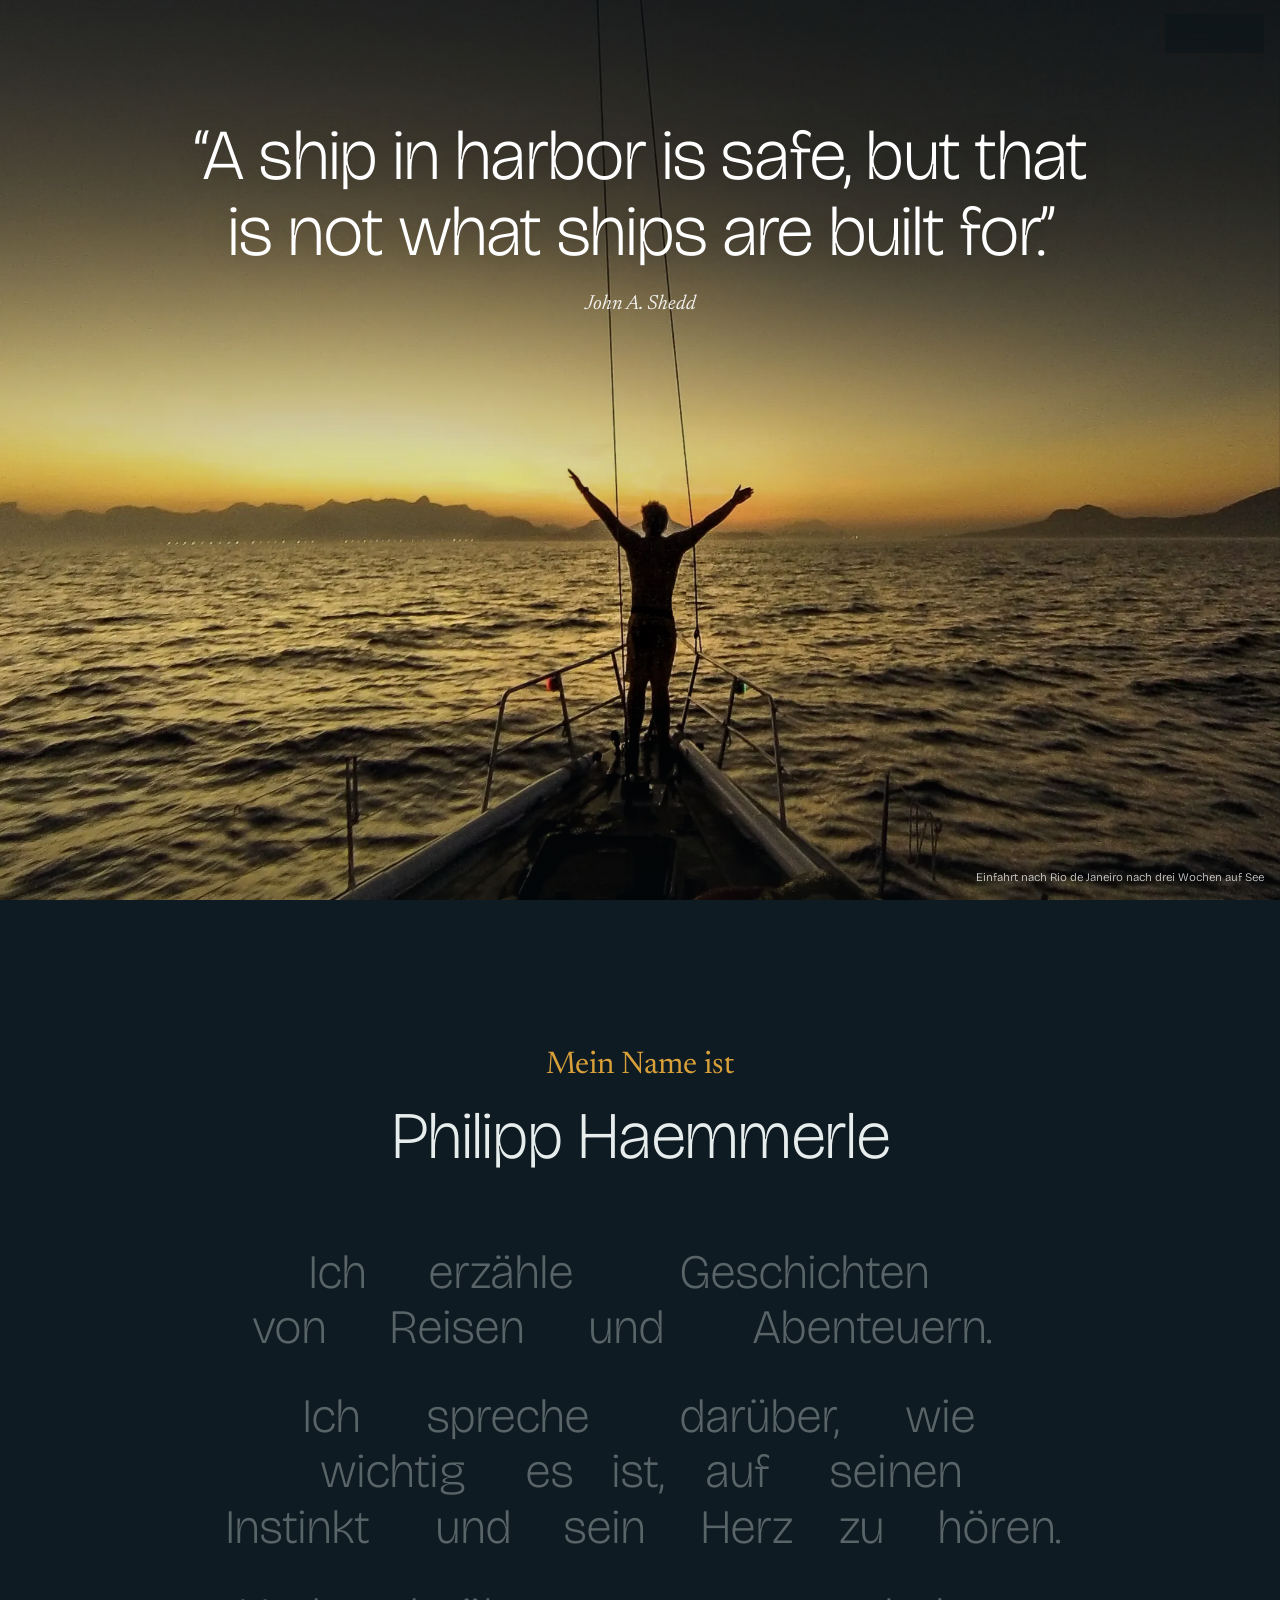
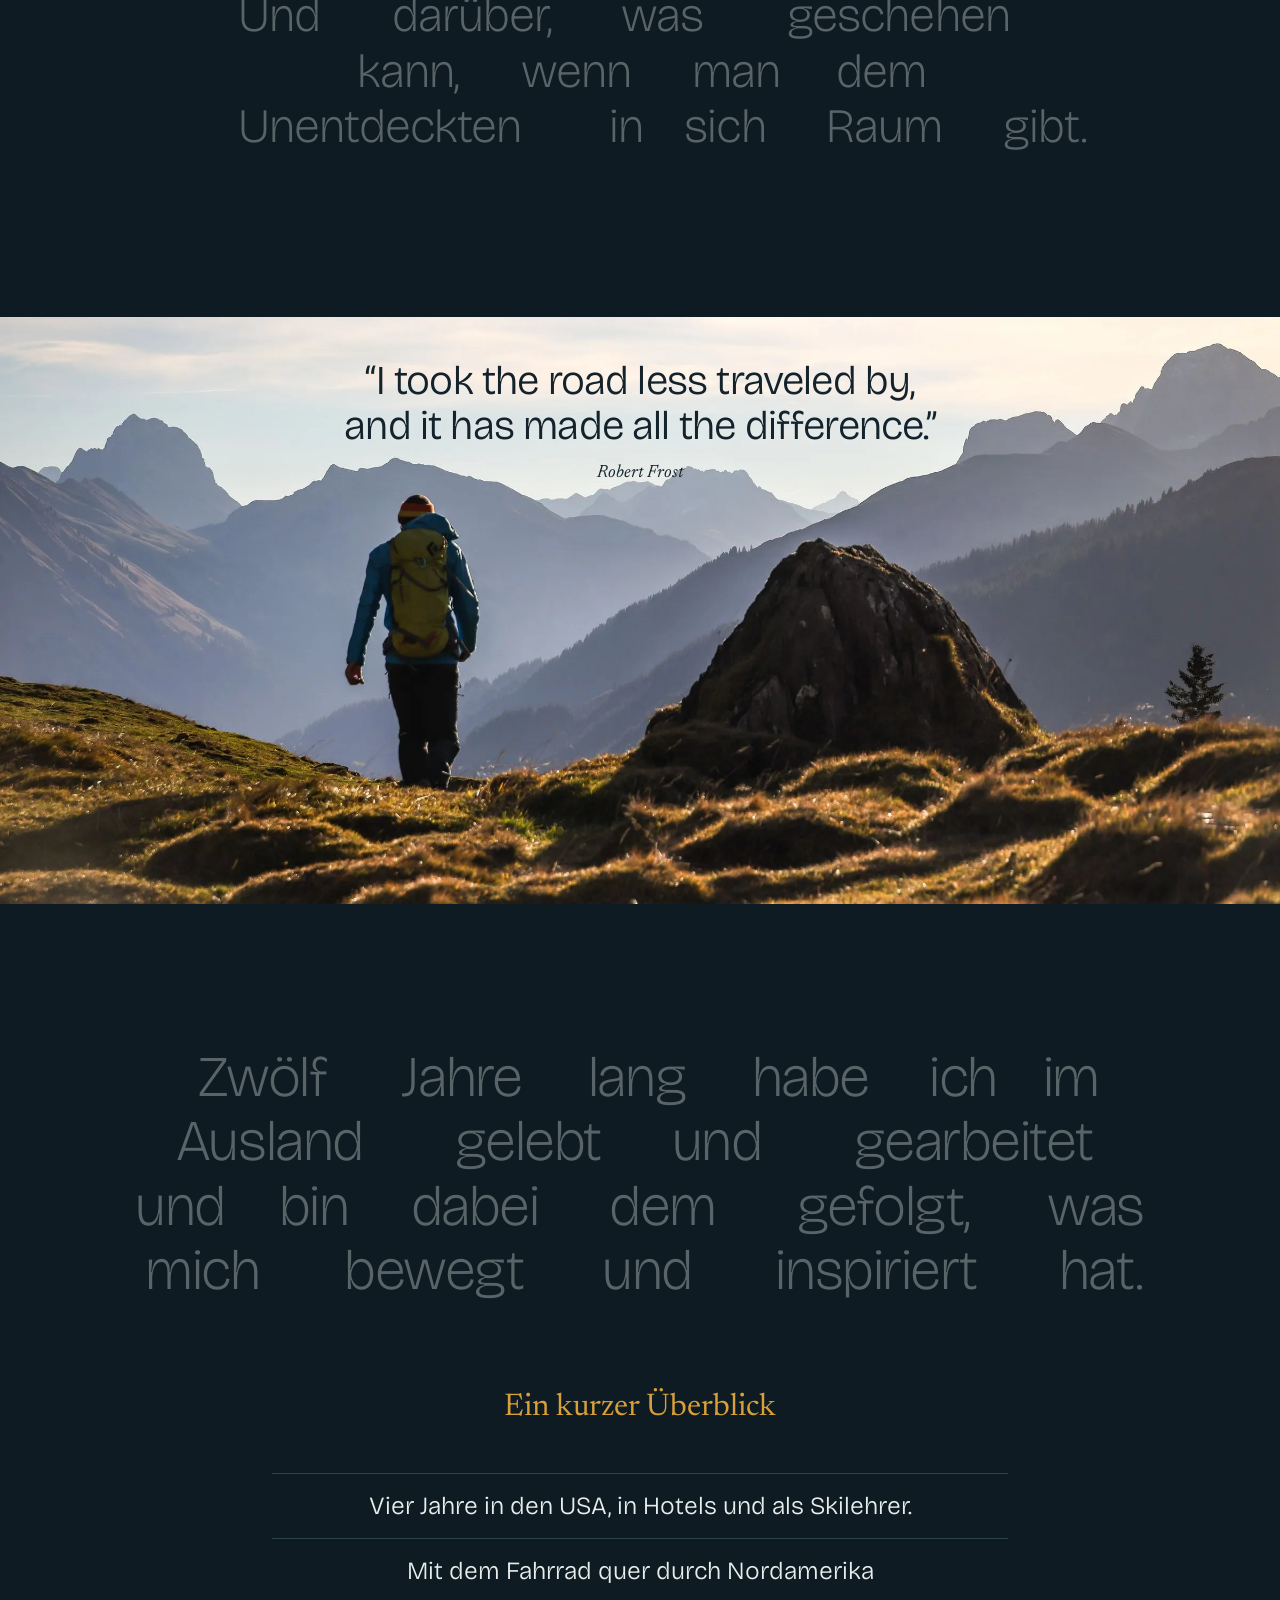
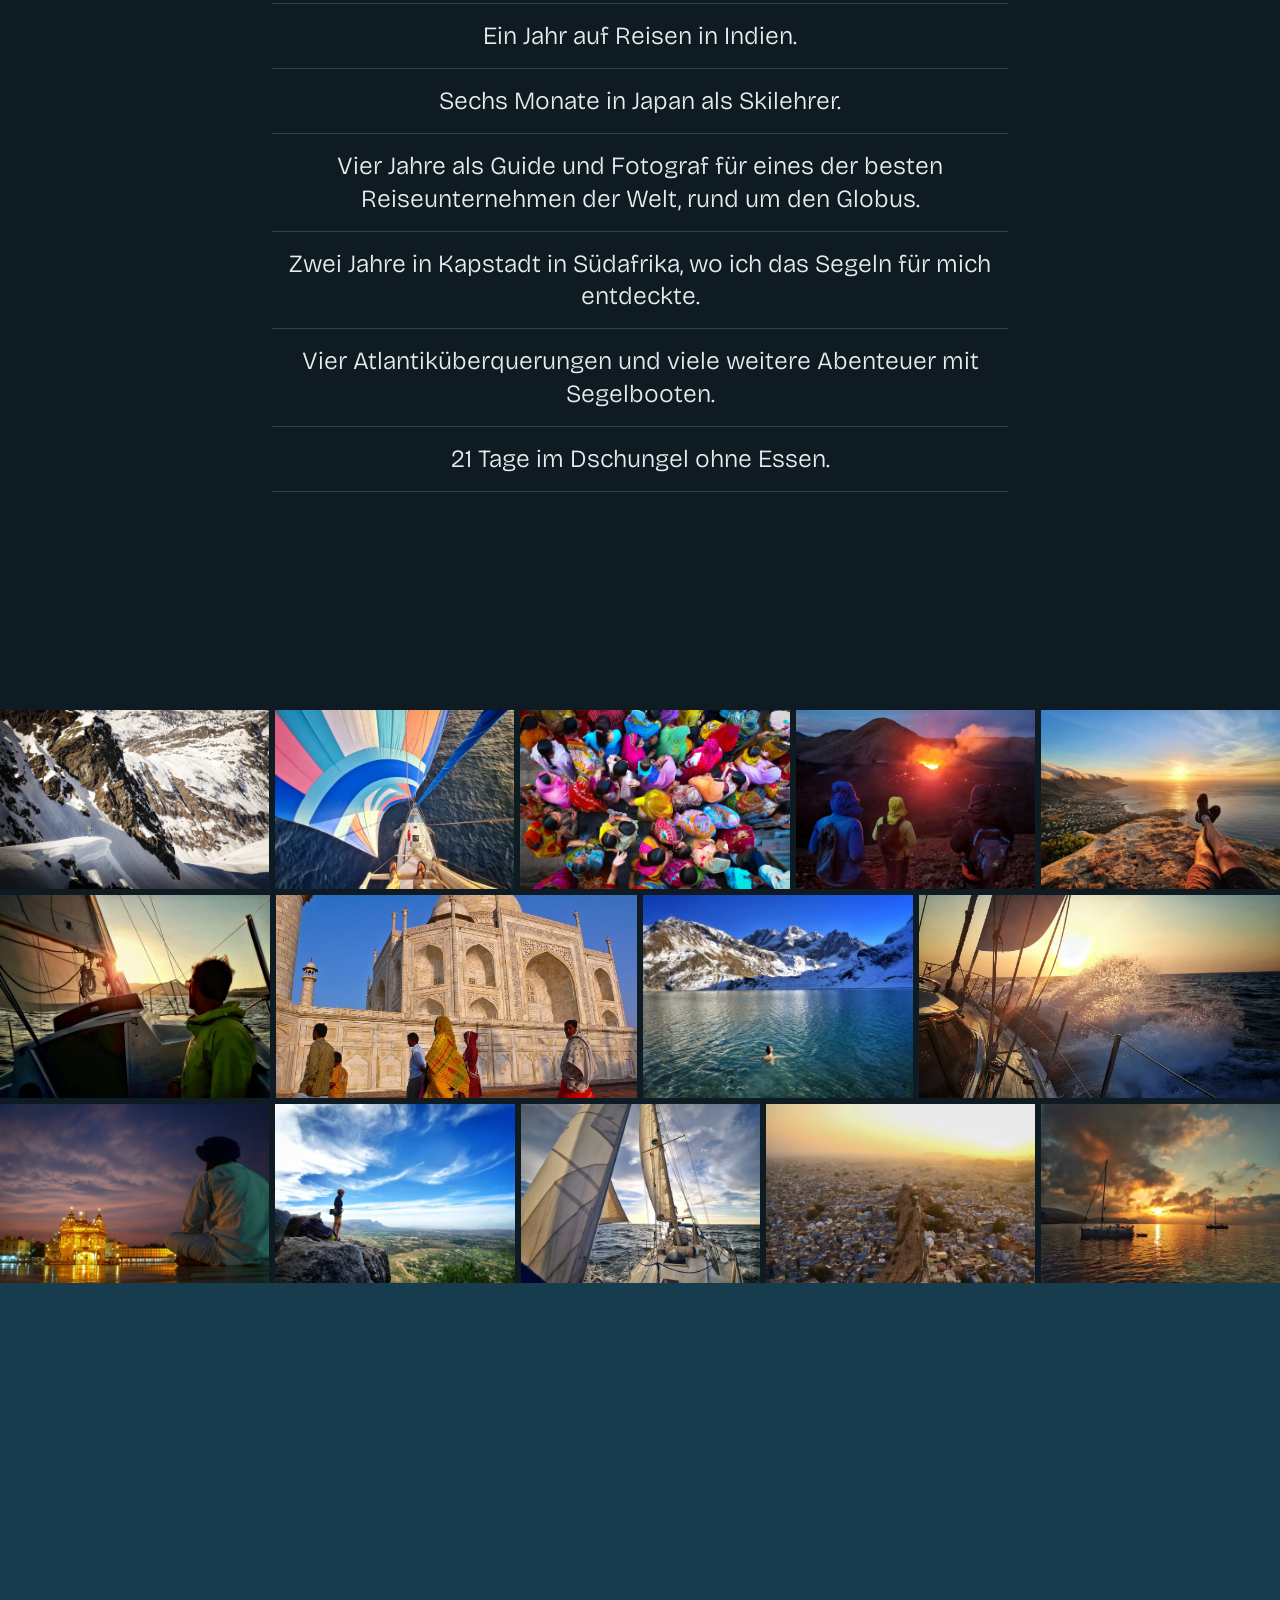
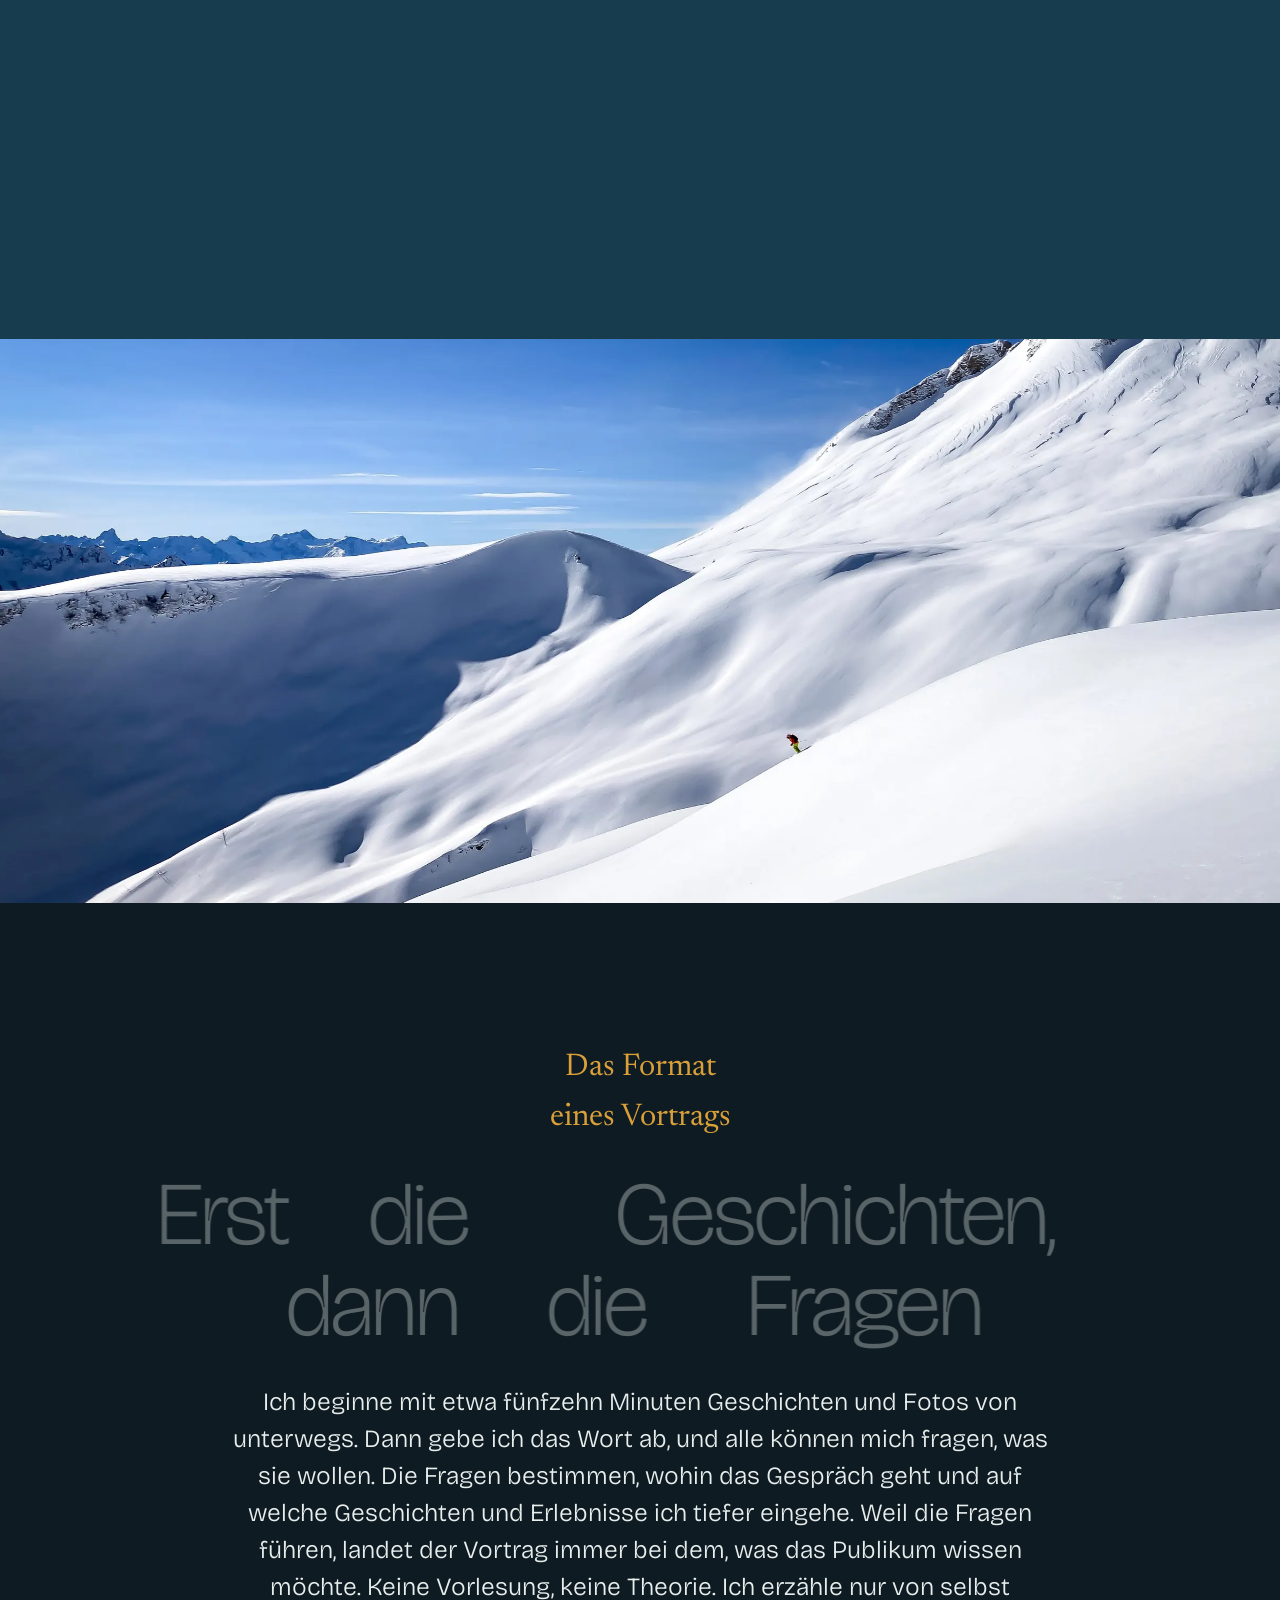
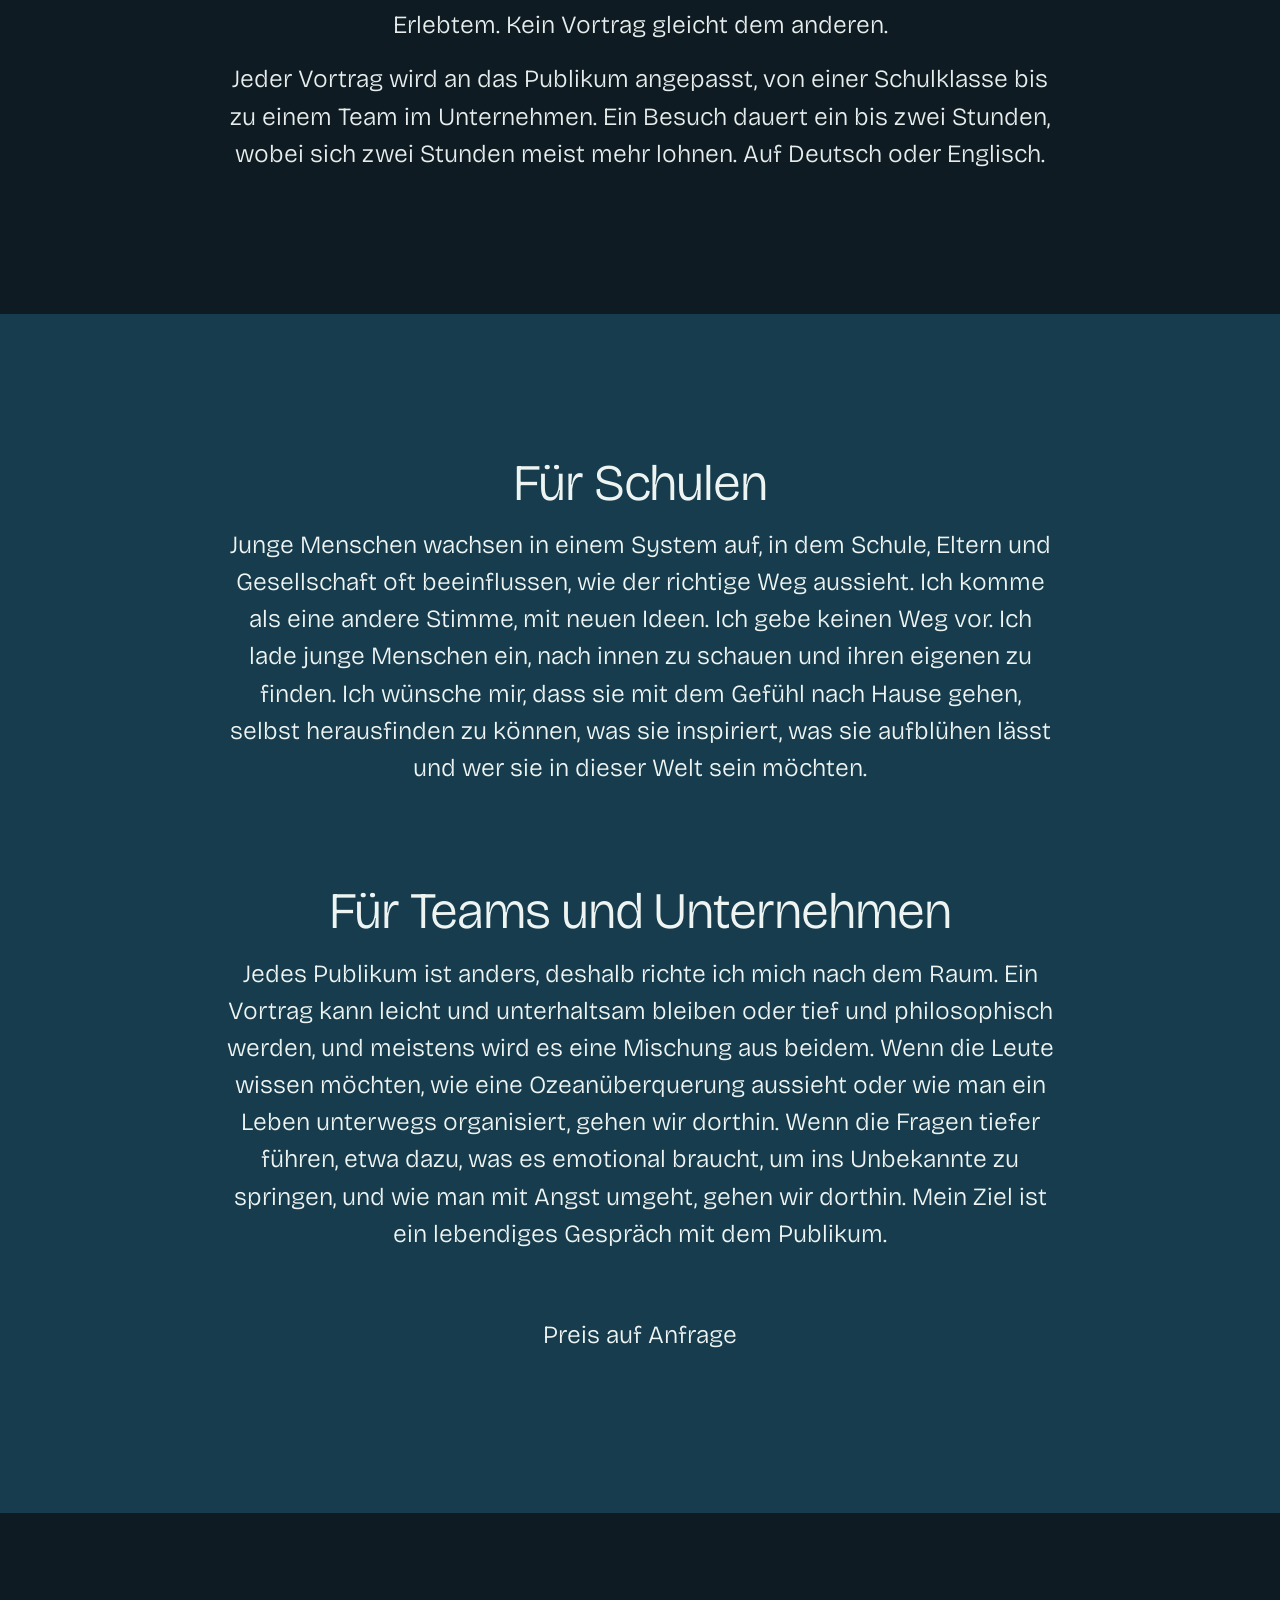
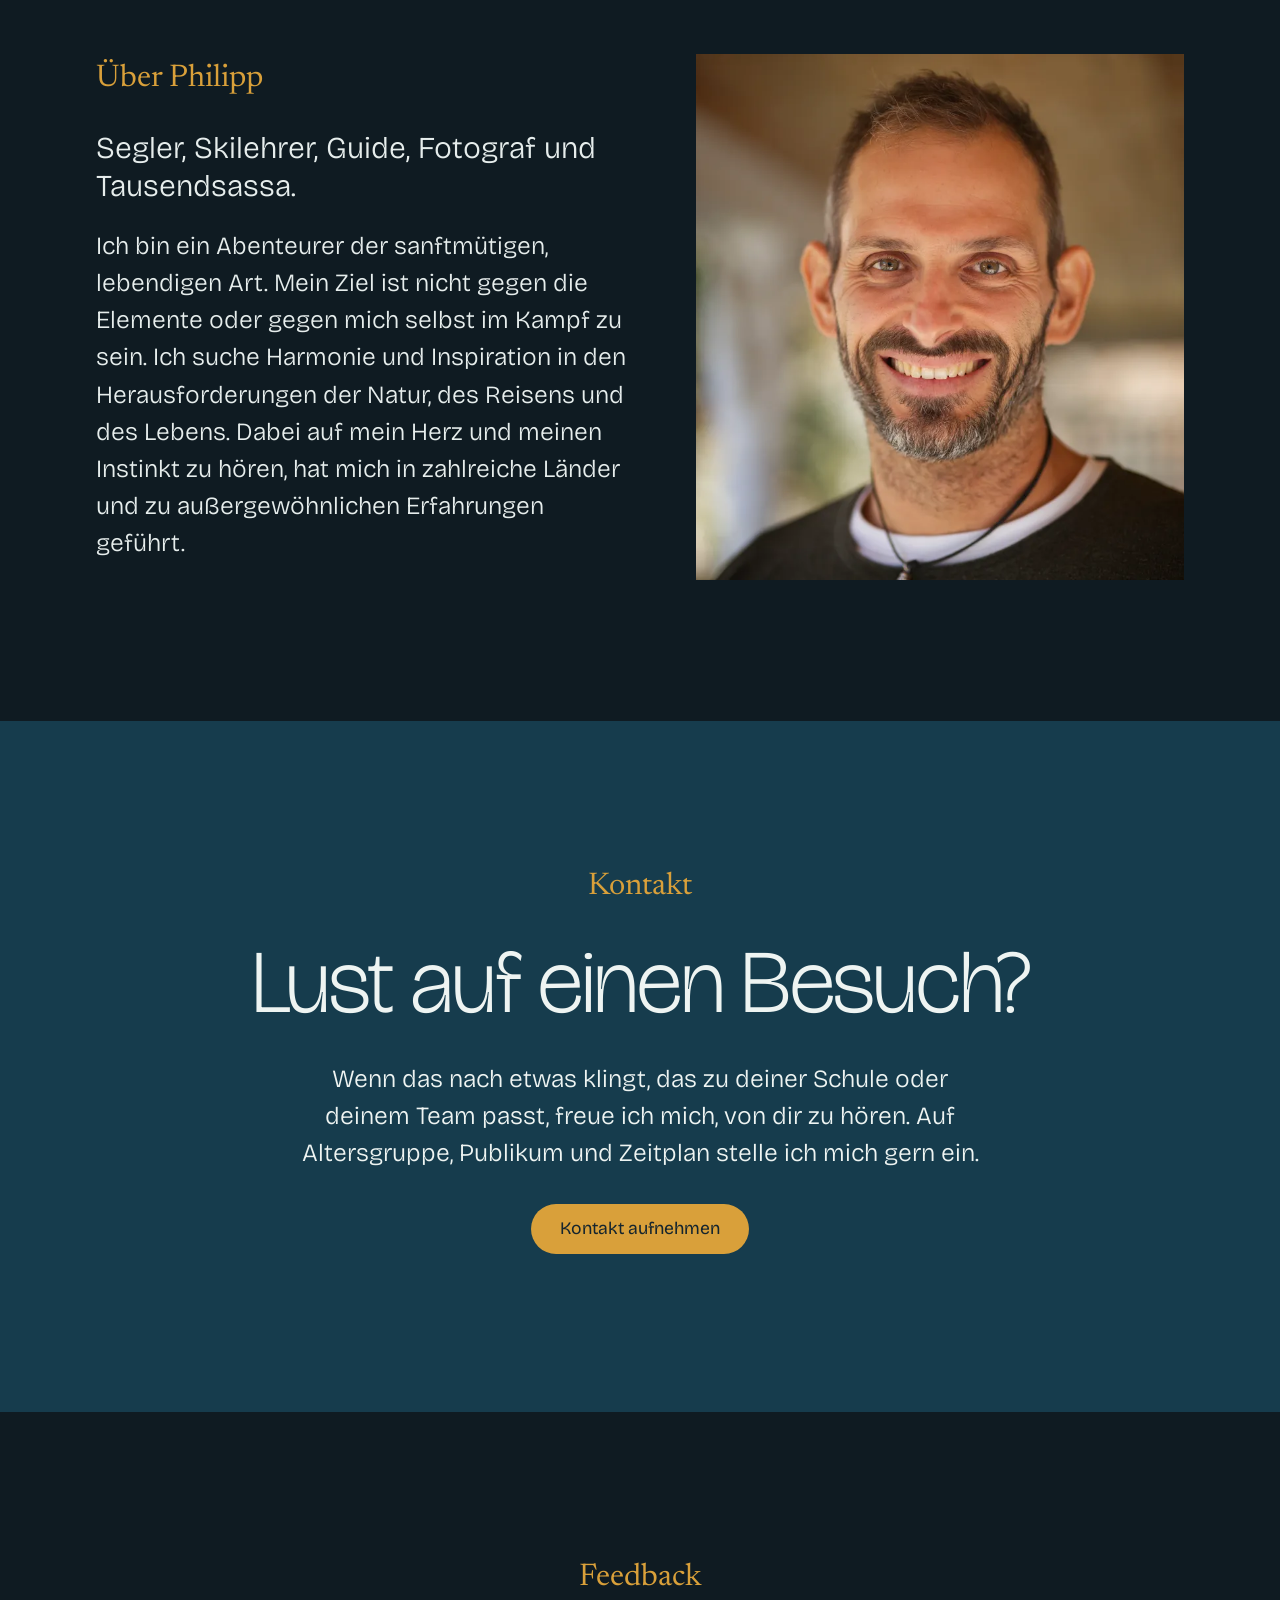
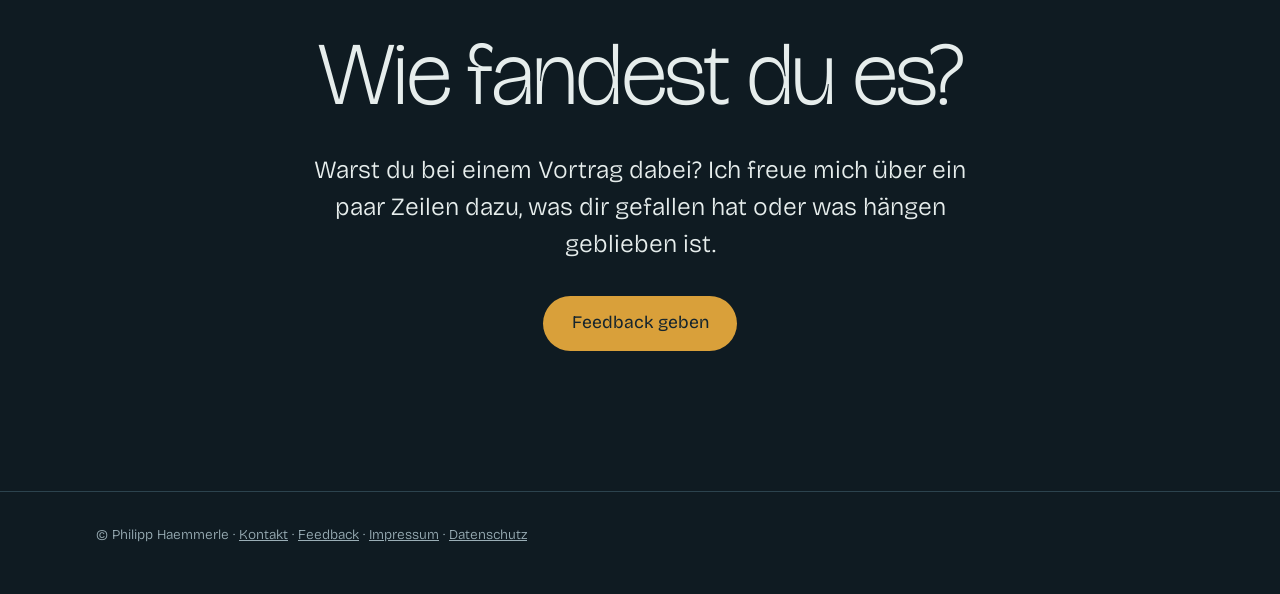
==== commit 3529fd56: "Open the site in German by default; remember language only when the visitor picks one Co-Authored-By" ====
--- a/index.html
+++ b/index.html
@@ -1,10 +1,10 @@
 <!doctype html>
-<html lang="en" data-lang="en" data-title-de="Philipp Haemmerle · Geschichten von unterwegs" data-title-en="Phil Haemmerle · Stories from the road">
+<html lang="de" data-lang="de" data-title-de="Philipp Haemmerle · Geschichten von unterwegs" data-title-en="Phil Haemmerle · Stories from the road">
 <head>
 <meta charset="utf-8">
 <base href="/">
 <meta name="viewport" content="width=device-width, initial-scale=1, viewport-fit=cover">
-<title>Phil Haemmerle · Stories from the road</title>
+<title>Philipp Haemmerle · Geschichten von unterwegs</title>
 <meta name="description" content="Vorträge mit Geschichten aus zwölf Jahren im Ausland. Talks with stories from twelve years abroad.">
 <meta property="og:type" content="website">
 <meta property="og:url" content="https://philhaemmerle.com/">
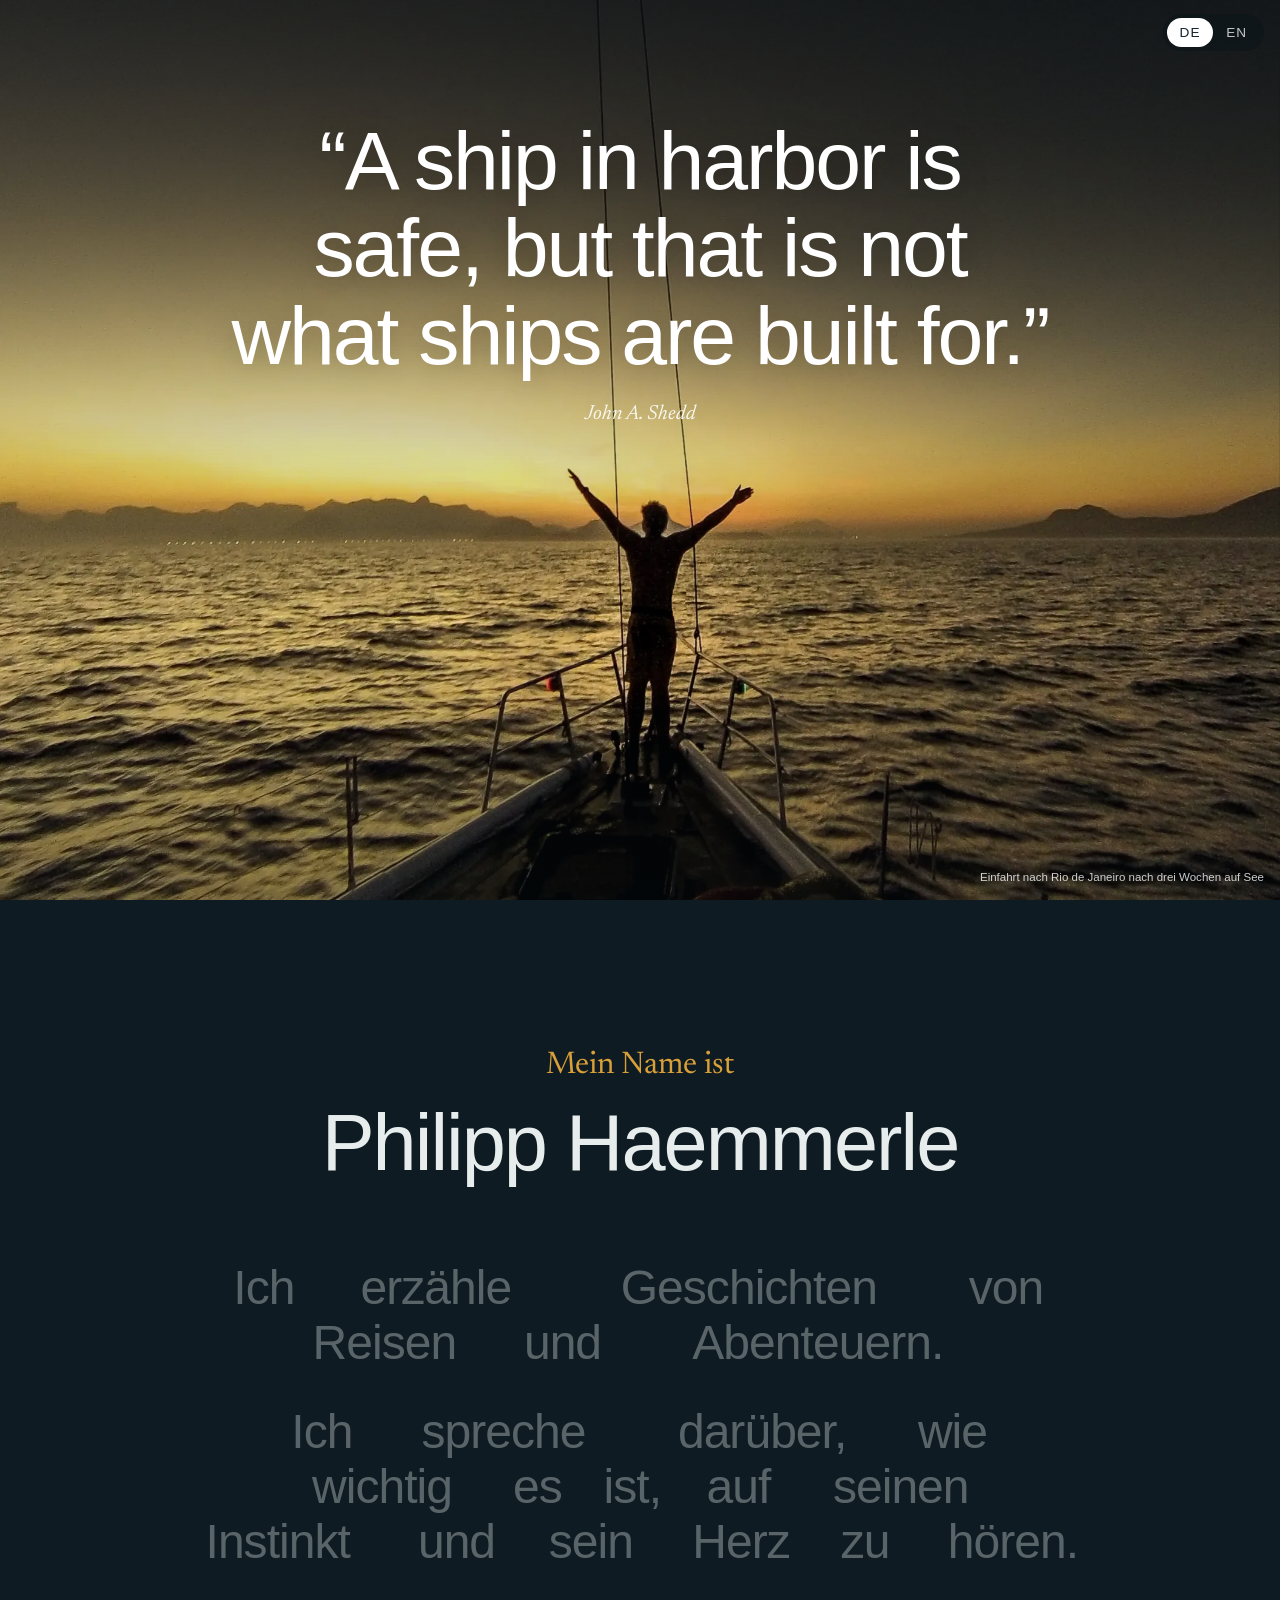
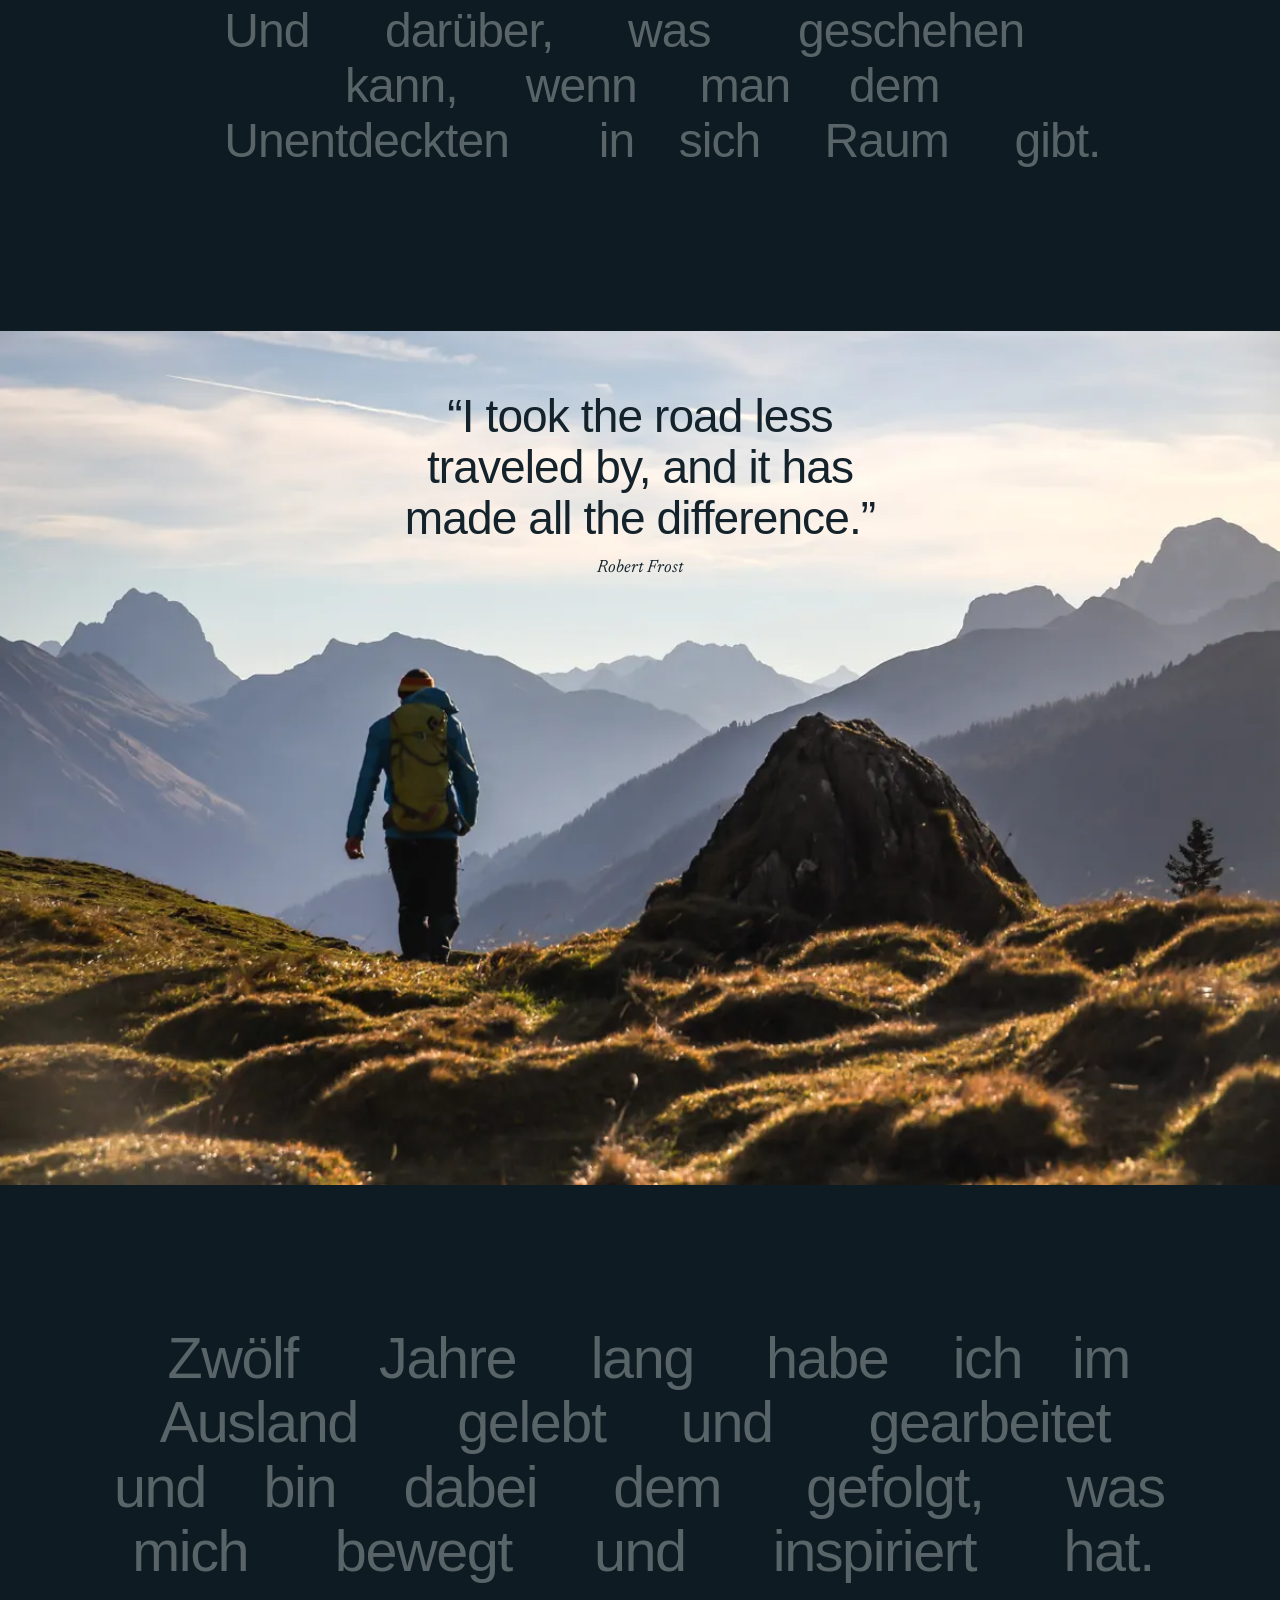
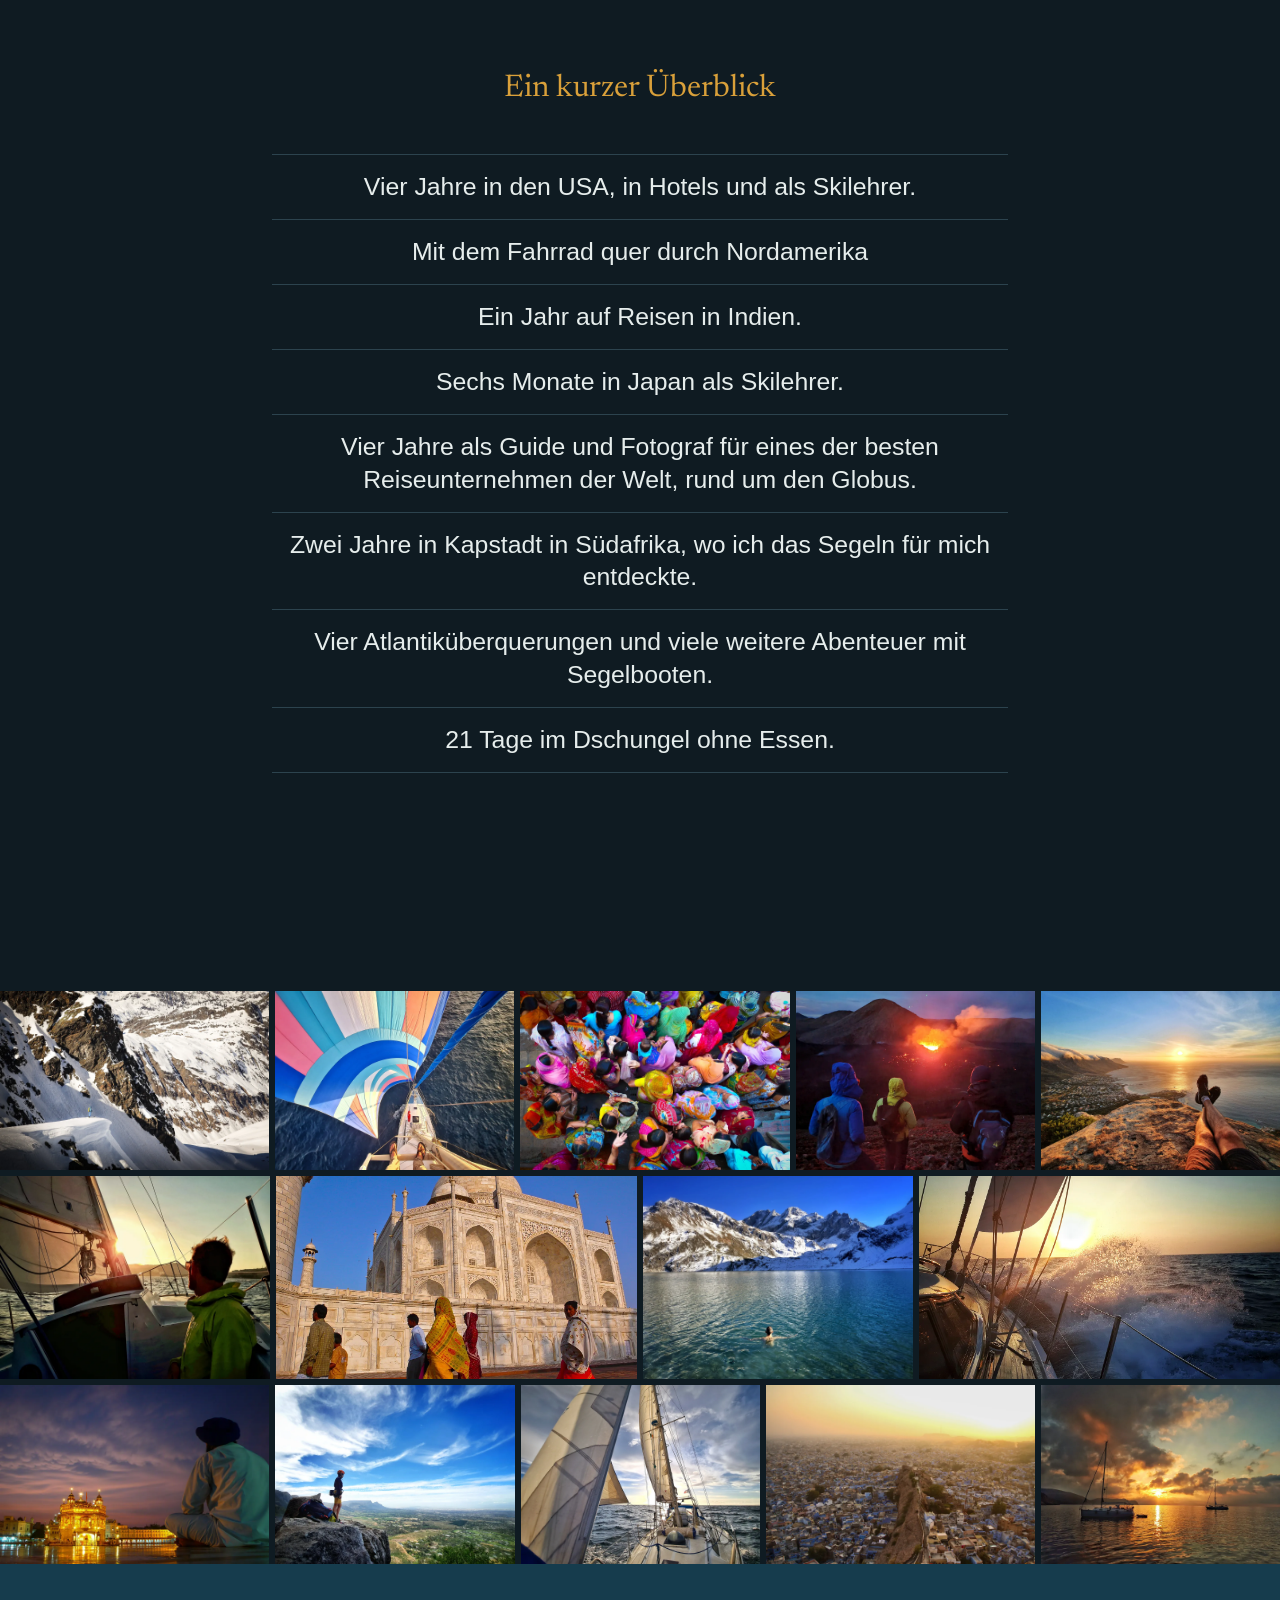
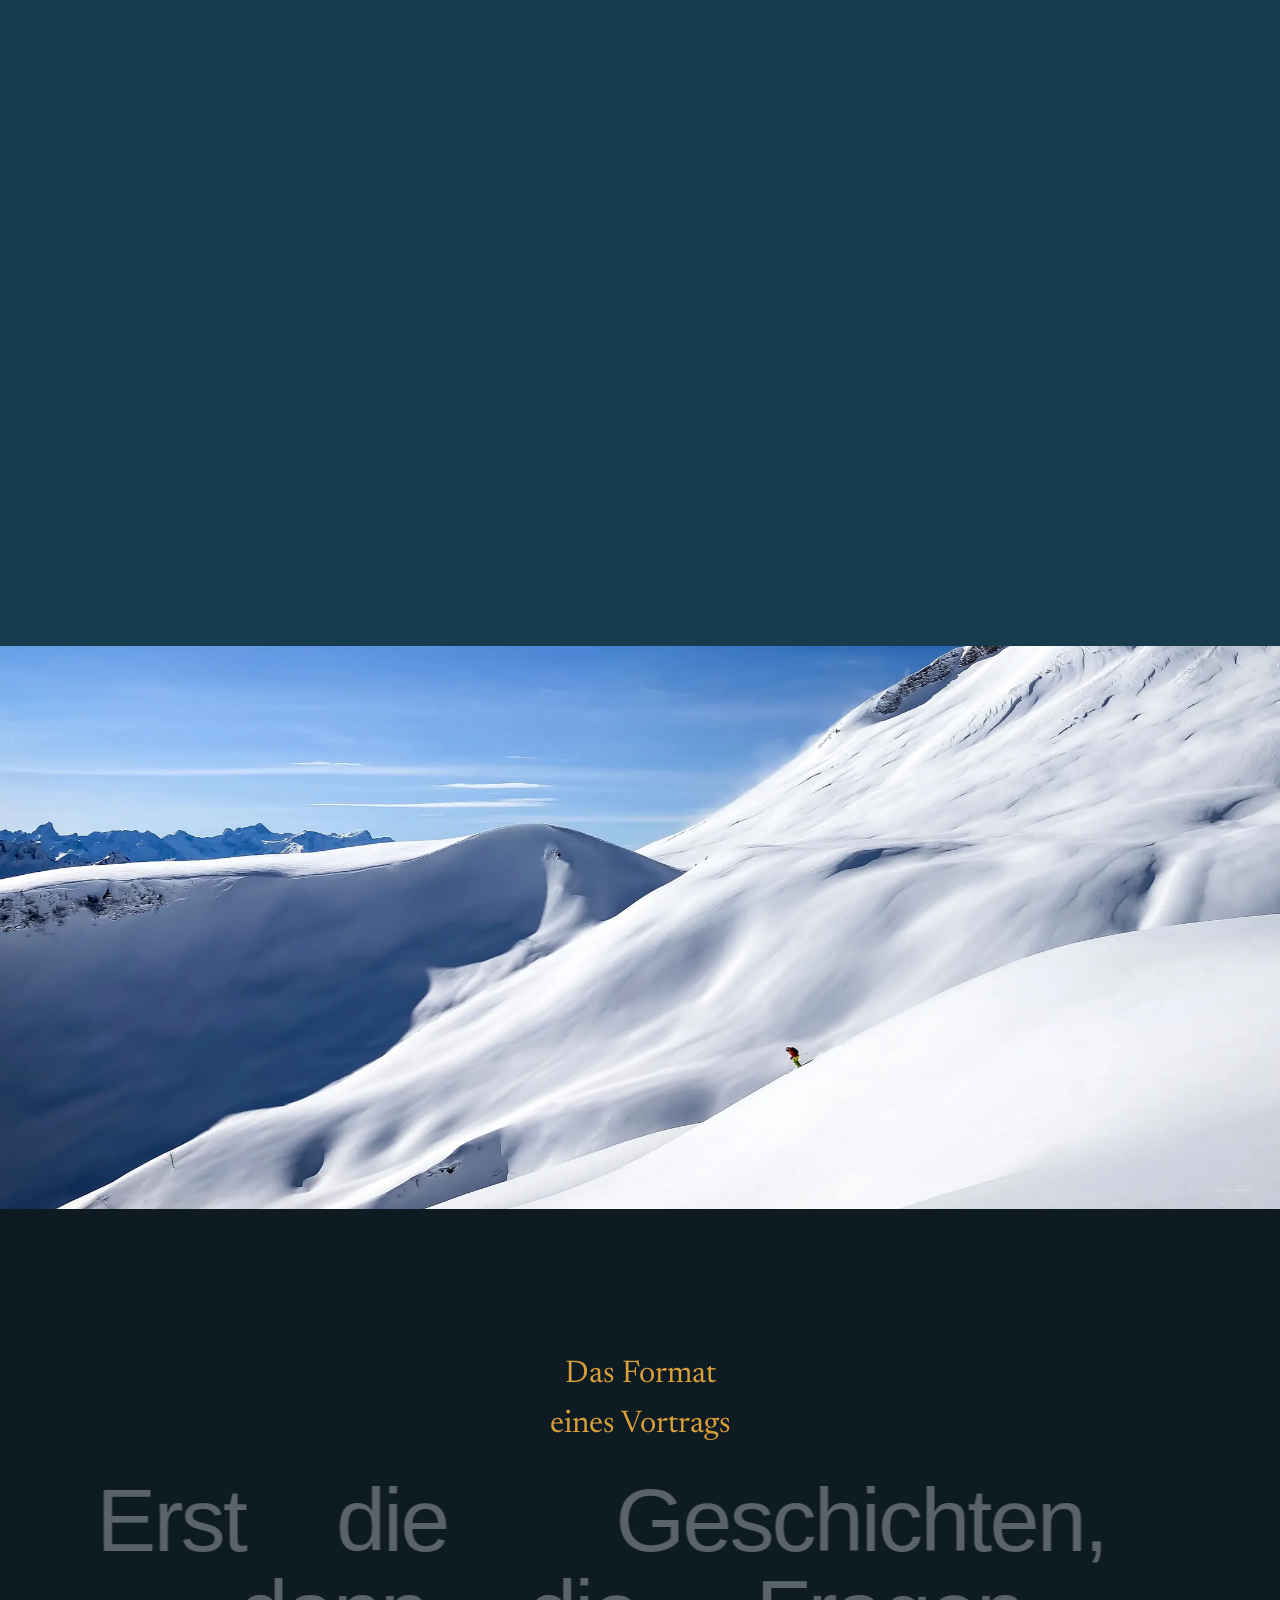
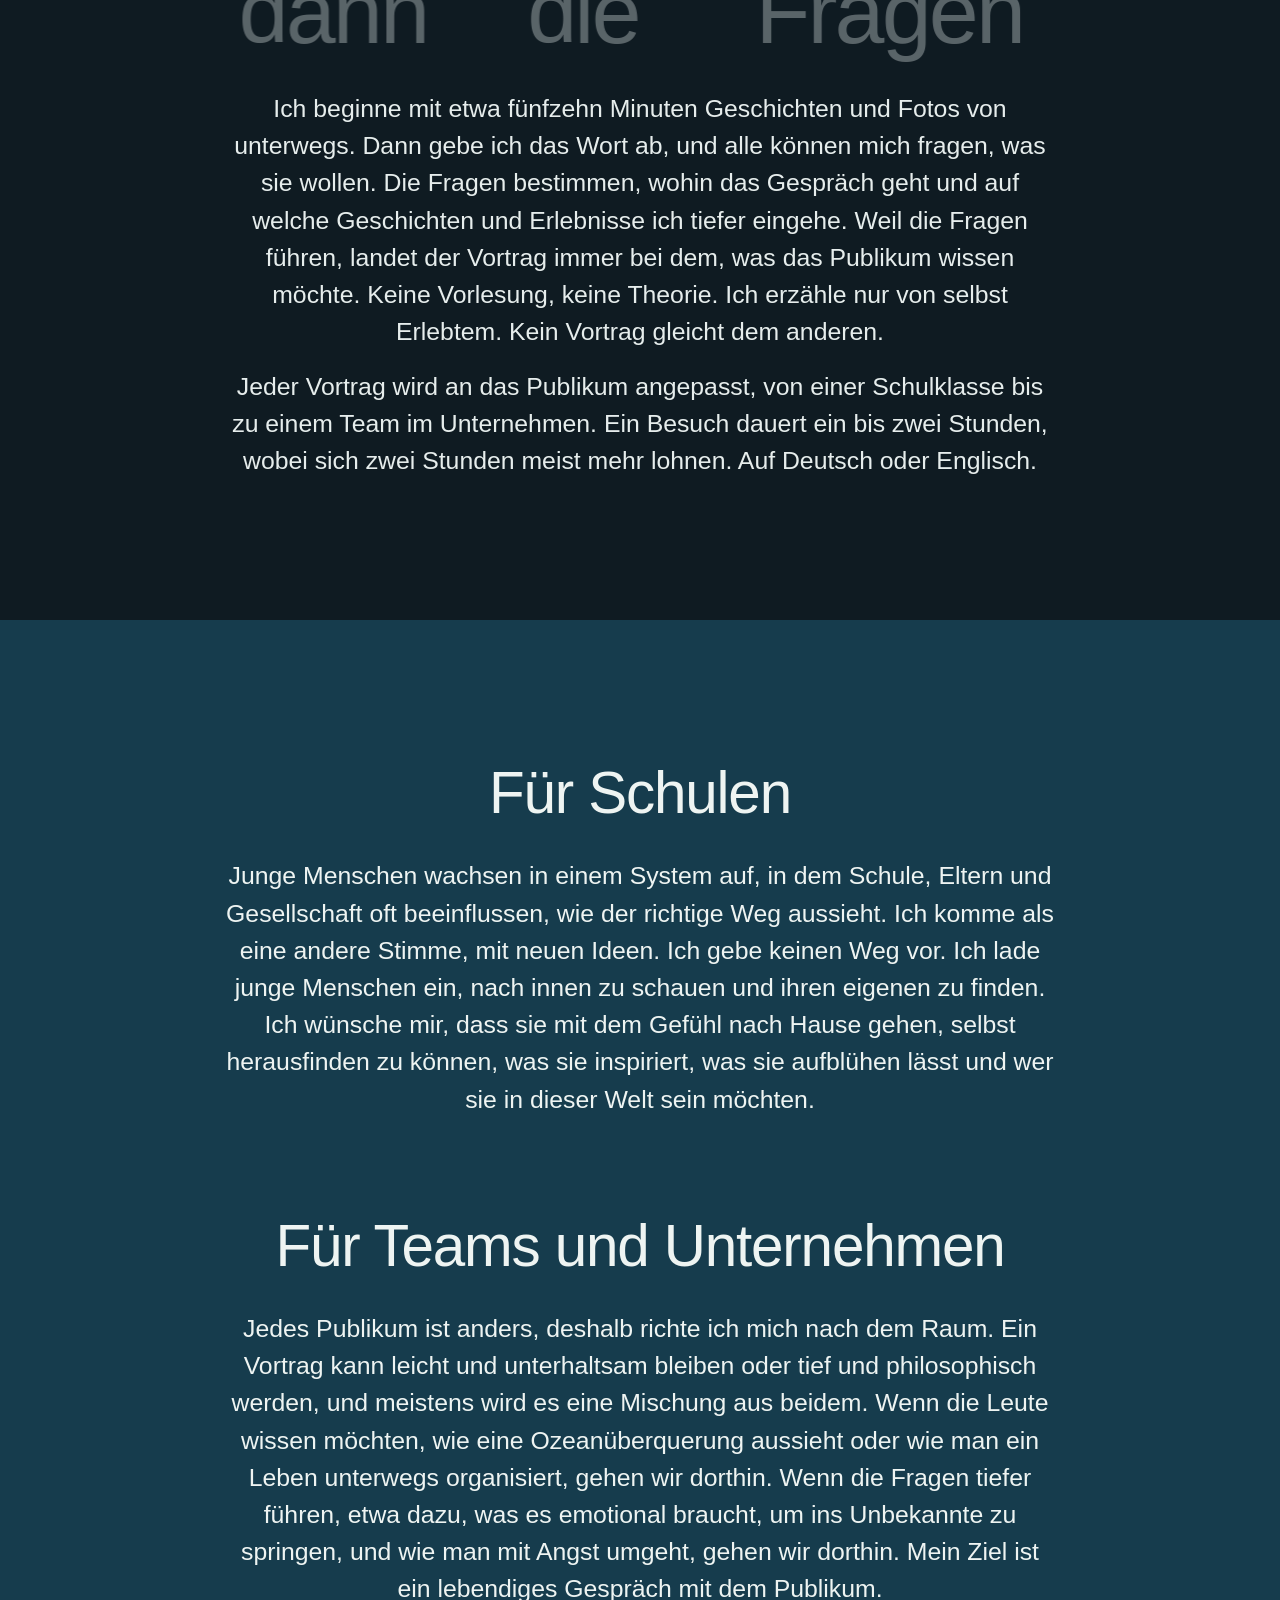
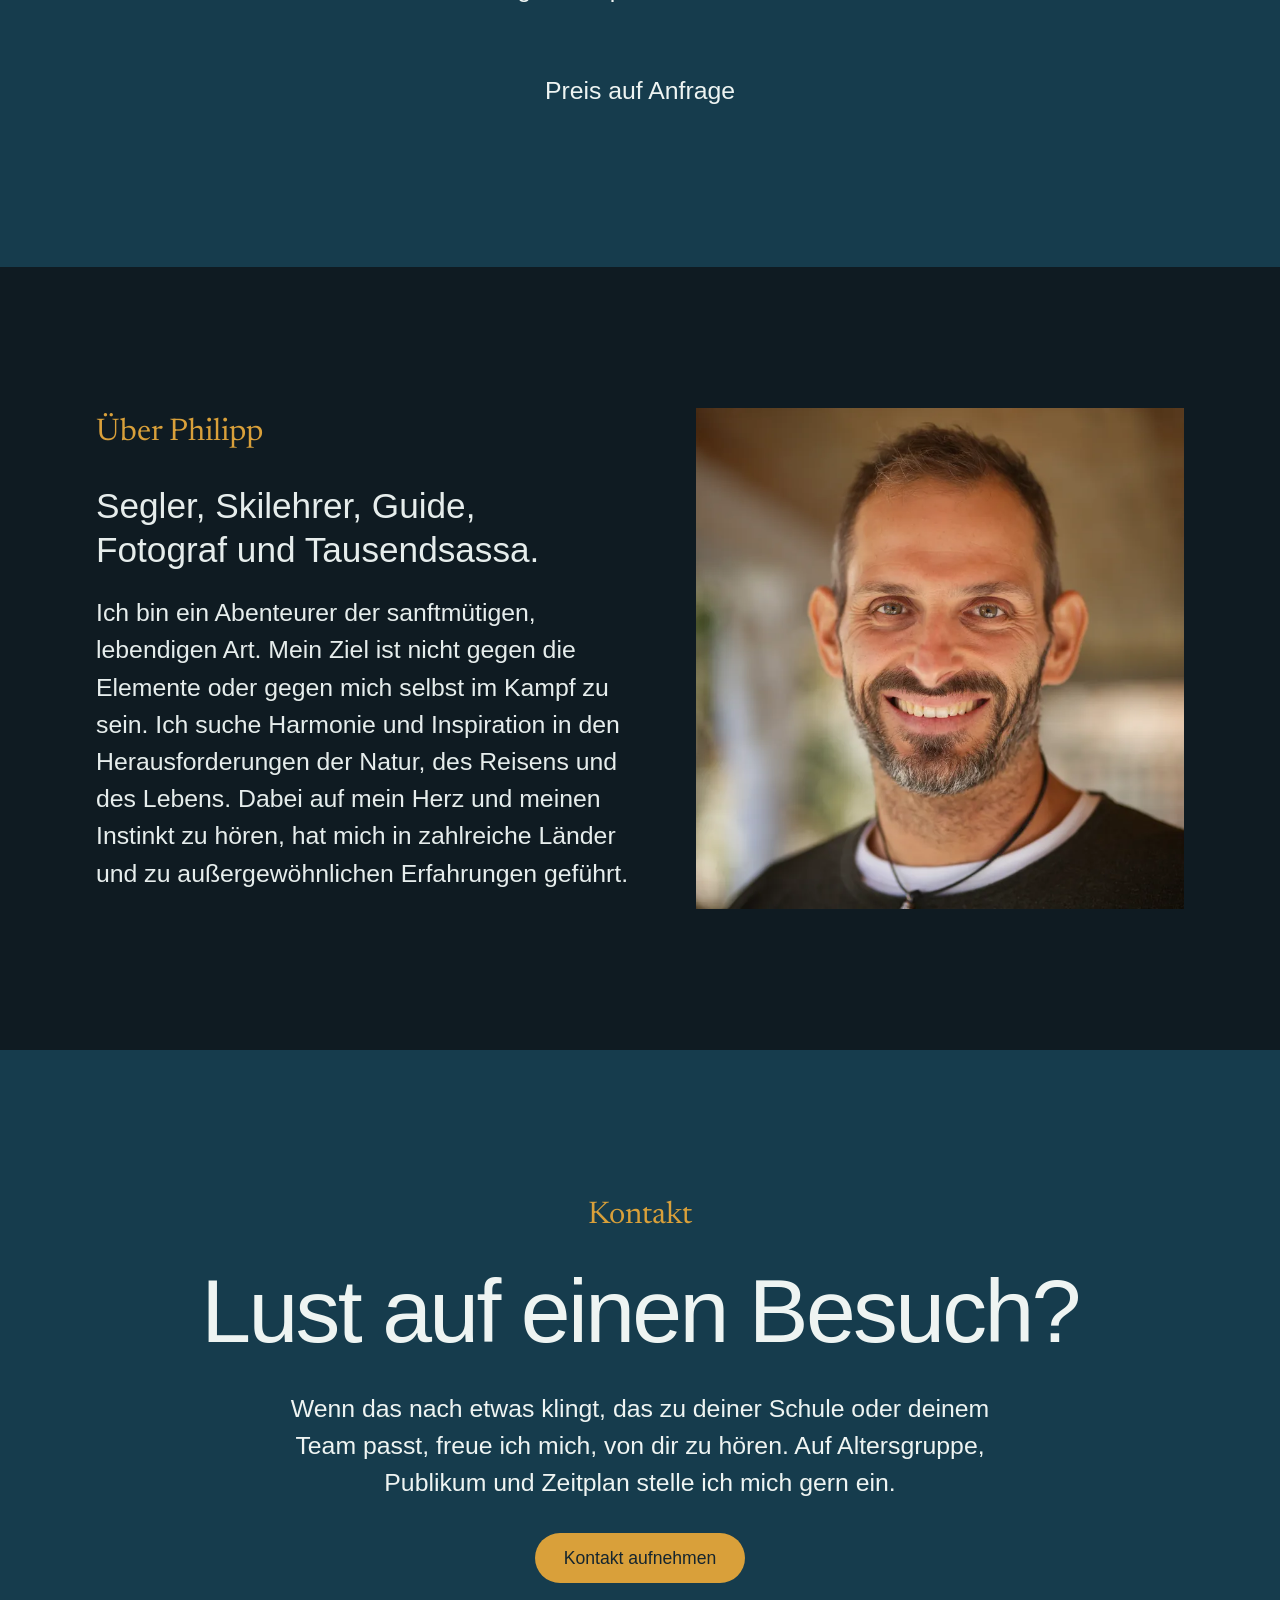
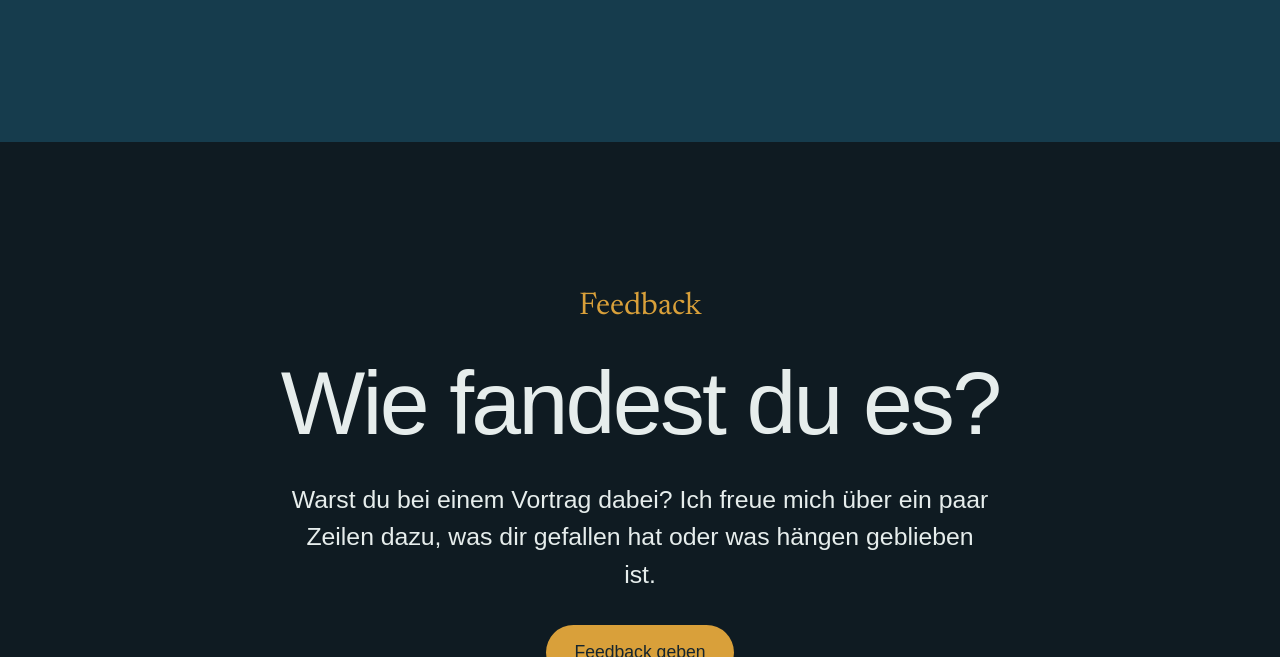
==== commit 7565b7e5: "Bigger hero quote, name, Frost quote, skier question, audience headings and roles line; more space u" ====
--- a/index.html
+++ b/index.html
@@ -262,8 +262,8 @@
   <div class="wrap about-grid">
     <div>
       <p class="label"><span lang="de">Über Philipp</span><span lang="en">About Phil</span></p>
-      <p class="roles" lang="de">Segler, Skilehrer, Guide, Fotograf und Tausendsassa.</p>
-      <p class="roles" lang="en">Sailor, ski instructor, guide, photographer and jack of all trades.</p>
+      <p class="roles" lang="de">Segler, Skilehrer, Guide,<br> Fotograf und Tausendsassa.</p>
+      <p class="roles" lang="en">Sailor, ski instructor, guide,<br> photographer and jack of all trades.</p>
       <p lang="de">Ich bin ein Abenteurer der sanftmütigen, lebendigen Art. Mein Ziel ist nicht gegen die Elemente oder gegen mich selbst im Kampf zu sein. Ich suche Harmonie und Inspiration in den Herausforderungen der Natur, des Reisens und des Lebens. Dabei auf mein Herz und meinen Instinkt zu hören, hat mich in zahlreiche Länder und zu außergewöhnlichen Erfahrungen geführt.</p>
       <p lang="en">I'm the gentle, lively kind of adventurer. I don't aim to be at war with the elements or with myself. I look for harmony and inspiration within the challenges of nature, of travel and of life. Listening to my heart and my instincts has taken me to many countries and to extraordinary experiences.</p>
     </div>
--- a/fonts/fonts.css
+++ b/fonts/fonts.css
@@ -1,91 +1,62 @@
-/* vietnamese */
+/* Onest (variable, weights 100-900) — latin-ext */
 @font-face {
-  font-family: 'Bricolage Grotesque';
+  font-family: 'Onest';
   font-style: normal;
-  font-weight: 200;
-  font-stretch: 100%;
+  font-weight: 100 900;
   font-display: swap;
-  src: url(bricolagegrotesque-GHInHEVA.woff2) format('woff2');
-  unicode-range: U+0102-0103, U+0110-0111, U+0128-0129, U+0168-0169, U+01A0-01A1, U+01AF-01B0, U+0300-0301, U+0303-0304, U+0308-0309, U+0323, U+0329, U+1EA0-1EF9, U+20AB;
-}
-/* latin-ext */
-@font-face {
-  font-family: 'Bricolage Grotesque';
-  font-style: normal;
-  font-weight: 200;
-  font-stretch: 100%;
-  font-display: swap;
-  src: url(bricolagegrotesque-GGInHEVA.woff2) format('woff2');
+  src: url(onest-latin-ext.woff2) format('woff2');
   unicode-range: U+0100-02BA, U+02BD-02C5, U+02C7-02CC, U+02CE-02D7, U+02DD-02FF, U+0304, U+0308, U+0329, U+1D00-1DBF, U+1E00-1E9F, U+1EF2-1EFF, U+2020, U+20A0-20AB, U+20AD-20C4, U+2113, U+2C60-2C7F, U+A720-A7FF;
 }
-/* latin */
+/* Onest — latin */
 @font-face {
-  font-family: 'Bricolage Grotesque';
+  font-family: 'Onest';
   font-style: normal;
-  font-weight: 200;
-  font-stretch: 100%;
+  font-weight: 100 900;
   font-display: swap;
-  src: url(bricolagegrotesque-BMlGIInE.woff2) format('woff2');
+  src: url(onest-latin.woff2) format('woff2');
   unicode-range: U+0000-00FF, U+0131, U+0152-0153, U+02BB-02BC, U+02C6, U+02DA, U+02DC, U+0304, U+0308, U+0329, U+2000-206F, U+20AC, U+2122, U+2191, U+2193, U+2212, U+2215, U+FEFF, U+FFFD;
 }
-/* vietnamese */
+
+/* Onest is about 15% wider than the previous font (Bricolage Grotesque). These two slightly
+   smaller cuts keep headings and list lines breaking where they did before. */
+/* Onest Display, 96% (headings, quotes) — latin-ext */
 @font-face {
-  font-family: 'Bricolage Grotesque';
+  font-family: 'Onest Display';
   font-style: normal;
-  font-weight: 300;
-  font-stretch: 100%;
+  font-weight: 100 900;
   font-display: swap;
-  src: url(bricolagegrotesque-GHInHEVA.woff2) format('woff2');
-  unicode-range: U+0102-0103, U+0110-0111, U+0128-0129, U+0168-0169, U+01A0-01A1, U+01AF-01B0, U+0300-0301, U+0303-0304, U+0308-0309, U+0323, U+0329, U+1EA0-1EF9, U+20AB;
-}
-/* latin-ext */
-@font-face {
-  font-family: 'Bricolage Grotesque';
-  font-style: normal;
-  font-weight: 300;
-  font-stretch: 100%;
-  font-display: swap;
-  src: url(bricolagegrotesque-GGInHEVA.woff2) format('woff2');
+  size-adjust: 96%;
+  src: url(onest-latin-ext.woff2) format('woff2');
   unicode-range: U+0100-02BA, U+02BD-02C5, U+02C7-02CC, U+02CE-02D7, U+02DD-02FF, U+0304, U+0308, U+0329, U+1D00-1DBF, U+1E00-1E9F, U+1EF2-1EFF, U+2020, U+20A0-20AB, U+20AD-20C4, U+2113, U+2C60-2C7F, U+A720-A7FF;
 }
-/* latin */
+/* Onest Display, 96% (headings, quotes) — latin */
 @font-face {
-  font-family: 'Bricolage Grotesque';
+  font-family: 'Onest Display';
   font-style: normal;
-  font-weight: 300;
-  font-stretch: 100%;
+  font-weight: 100 900;
   font-display: swap;
-  src: url(bricolagegrotesque-BMlGIInE.woff2) format('woff2');
+  size-adjust: 96%;
+  src: url(onest-latin.woff2) format('woff2');
   unicode-range: U+0000-00FF, U+0131, U+0152-0153, U+02BB-02BC, U+02C6, U+02DA, U+02DC, U+0304, U+0308, U+0329, U+2000-206F, U+20AC, U+2122, U+2191, U+2193, U+2212, U+2215, U+FEFF, U+FFFD;
 }
-/* vietnamese */
+/* Onest Text, 98% (overview list, roles line) — latin-ext */
 @font-face {
-  font-family: 'Bricolage Grotesque';
+  font-family: 'Onest Text';
   font-style: normal;
-  font-weight: 400;
-  font-stretch: 100%;
+  font-weight: 100 900;
   font-display: swap;
-  src: url(bricolagegrotesque-GHInHEVA.woff2) format('woff2');
-  unicode-range: U+0102-0103, U+0110-0111, U+0128-0129, U+0168-0169, U+01A0-01A1, U+01AF-01B0, U+0300-0301, U+0303-0304, U+0308-0309, U+0323, U+0329, U+1EA0-1EF9, U+20AB;
-}
-/* latin-ext */
-@font-face {
-  font-family: 'Bricolage Grotesque';
-  font-style: normal;
-  font-weight: 400;
-  font-stretch: 100%;
-  font-display: swap;
-  src: url(bricolagegrotesque-GGInHEVA.woff2) format('woff2');
+  size-adjust: 98%;
+  src: url(onest-latin-ext.woff2) format('woff2');
   unicode-range: U+0100-02BA, U+02BD-02C5, U+02C7-02CC, U+02CE-02D7, U+02DD-02FF, U+0304, U+0308, U+0329, U+1D00-1DBF, U+1E00-1E9F, U+1EF2-1EFF, U+2020, U+20A0-20AB, U+20AD-20C4, U+2113, U+2C60-2C7F, U+A720-A7FF;
 }
-/* latin */
+/* Onest Text, 98% (overview list, roles line) — latin */
 @font-face {
-  font-family: 'Bricolage Grotesque';
+  font-family: 'Onest Text';
   font-style: normal;
-  font-weight: 400;
-  font-stretch: 100%;
+  font-weight: 100 900;
   font-display: swap;
-  src: url(bricolagegrotesque-BMlGIInE.woff2) format('woff2');
+  size-adjust: 98%;
+  src: url(onest-latin.woff2) format('woff2');
   unicode-range: U+0000-00FF, U+0131, U+0152-0153, U+02BB-02BC, U+02C6, U+02DA, U+02DC, U+0304, U+0308, U+0329, U+2000-206F, U+20AC, U+2122, U+2191, U+2193, U+2212, U+2215, U+FEFF, U+FFFD;
 }
 /* vietnamese */
--- a/styles.css
+++ b/styles.css
@@ -7,7 +7,9 @@
   --saffron: #D9A03A;
   --muted: #9AAEB6;
   --rule: #2C434E;
-  --font-sans: "Bricolage Grotesque", "Helvetica Neue", Arial, sans-serif;
+  --font-sans: "Onest", "Helvetica Neue", Arial, sans-serif;
+  --font-display: "Onest Display", "Onest", "Helvetica Neue", Arial, sans-serif;   /* see fonts/fonts.css */
+  --font-snug: "Onest Text", "Onest", "Helvetica Neue", Arial, sans-serif;
   --font-accent: "Newsreader", Georgia, "Times New Roman", serif;
   color-scheme: dark;
 }
@@ -57,7 +59,7 @@
   line-height: 1.1;
   margin: 0 0 1rem;
 }
-.audience h3 { font-size: clamp(2.15rem, 4.4vw, 3.2rem); }
+.audience h3 { font-size: clamp(2.45rem, 5vw, 3.65rem); margin-bottom: clamp(1.4rem, 2.6vw, 2rem); }
 p { margin: 0 0 1.1rem; max-width: 38rem; }
 p:last-child { margin-bottom: 0; }
 
@@ -133,11 +135,12 @@
   text-align: center;
   will-change: transform;
 }
+.hero .wrap { max-width: 84rem; }   /* room for the bigger quote */
 .hero blockquote { margin: 0 auto; }
 .hero blockquote p {
   font-family: var(--font-sans);
   font-weight: 200;
-  font-size: clamp(2.2rem, 5.6vw, 4.8rem);
+  font-size: clamp(2.2rem, 6.44vw, 5.52rem);   /* 15% bigger on wider screens (Phil, 2026-11-10); phones keep their size so the lines break as before */
   line-height: 1.06;
   letter-spacing: -0.025em;
   max-width: 22ch;
@@ -166,7 +169,7 @@
 /* Intro */
 .intro-section .name {
   font-weight: 200;
-  font-size: clamp(2rem, 5.2vw, 4.2rem);
+  font-size: clamp(2.4rem, 6.2vw, 5rem);
   line-height: 1.12;
   letter-spacing: -0.025em;
   max-width: 24ch;
@@ -207,11 +210,11 @@
 }
 .band-quote p {
   font-family: var(--font-sans); font-weight: 300;
-  font-size: clamp(1.15rem, 3.2vw, 2.7rem); line-height: 1.1; letter-spacing: -0.02em;
+  font-size: clamp(1.3rem, 3.6vw, 3.05rem); line-height: 1.1; letter-spacing: -0.02em;
   max-width: 26ch; margin: 0 auto 0.5rem; text-wrap: balance;
   text-shadow: 0 1px 18px rgba(255, 255, 255, 0.35);
 }
-@media (max-width: 600px) { .band-quote { top: 5%; } .band-quote p { font-size: 1.15rem; } }
+@media (max-width: 600px) { .band-quote { top: 5%; } .band-quote p { font-size: 1.28rem; } }
 .band-quote cite { font-family: var(--font-accent); font-style: italic; font-size: clamp(0.85rem, 1.4vw, 1.2rem); }
 .band img { width: 100%; }
 .band figcaption { padding-inline: max(16px, env(safe-area-inset-left, 0px)); }
@@ -220,14 +223,17 @@
 .band-parallax { height: min(70vh, 44vw); min-height: 16rem; padding: 0; }
 .band-parallax picture img { object-position: 50% 80%; }
 /* Desktop: the skier photo moves twice as far while scrolling (see site.js), so it gets more room */
-@media (min-width: 721px) { .band-parallax picture { top: -22%; height: 144%; } }
+@media (min-width: 721px) {
+  .band-parallax picture { top: -22%; height: 144%; }
+  .band-parallax picture img { transform-origin: 62% 73%; will-change: transform; }   /* the skier */
+}
 /* Question set into the bright snow, bottom right */
 .band-question {
   position: absolute; z-index: 1; margin: 0;
-  left: max(16px, 4vw); top: 3%; max-width: min(60%, 44rem);
+  left: max(16px, 4vw); top: 9%; max-width: min(66%, 50rem);
   text-align: left; color: #fff; text-shadow: 0 1px 20px rgba(10, 40, 90, 0.25);
   font-family: var(--font-sans); font-weight: 200;
-  font-size: clamp(1.15rem, 3.4vw, 3rem); line-height: 1.08; letter-spacing: -0.025em;
+  font-size: clamp(1.3rem, 3.8vw, 3.35rem); line-height: 1.08; letter-spacing: -0.025em;
   text-wrap: balance;
 }
 .band-question p { margin: 0; white-space: nowrap; }   /* lines break only where the HTML says */
@@ -315,7 +321,7 @@
 .audience p.price { margin-top: 2.6em; }
 /* Same reading size as "What I've found" */
 .format .wrap > div[lang] p, .audience p, .about-grid p:not(.label):not(.roles) { font-size: clamp(1.2rem, 2.4vw, 1.55rem); line-height: 1.5; }
-.found .found-title { font-weight: 200; font-size: clamp(1.9rem, 4.6vw, 3.6rem); line-height: 1.12; letter-spacing: -0.025em; margin: 0 0 2rem; color: var(--sea-ink); }
+.found .found-title { font-weight: 200; font-size: clamp(1.9rem, 4.6vw, 3.6rem); line-height: 1.12; letter-spacing: -0.025em; margin: 0 0 clamp(2.6rem, 5vw, 3.6rem); color: var(--sea-ink); }
 
 /* Schools, then companies */
 .audience + .audience { margin-top: clamp(3.5rem, 8vw, 6rem); }
@@ -330,7 +336,7 @@
   .about-grid figure, .about-grid figure picture { height: 100%; display: block; }
   .about-grid figure img { width: 100%; height: 100%; object-fit: cover; object-position: 55% 35%; }
 }
-.about-grid .roles { font-weight: 300; font-size: clamp(1.4rem, 2.8vw, 1.9rem); line-height: 1.25; margin-bottom: 1.4rem; }
+.about-grid .roles { font-weight: 300; font-size: clamp(1.6rem, 3.2vw, 2.2rem); line-height: 1.25; margin-bottom: 1.4rem; }
 @media (max-width: 720px) { .about-grid { grid-template-columns: minmax(0, 1fr); } }
 
 /* Contact */
@@ -347,12 +353,18 @@
 .feedback-section .button { text-decoration: none; }
 footer { padding-block: 2rem 3rem; font-size: 0.85rem; color: var(--muted); }
 
+/* Headings, quotes and short lines use the slightly smaller Onest cuts so they break as before */
+h1, h2, h3, .fill-words, .hero blockquote p, .band-question p, .band-quote p { font-family: var(--font-display); }
+.places li, .about-grid .roles { font-family: var(--font-snug); }
+@media (max-width: 600px) { h2 { letter-spacing: -0.04em; } }
+@media (max-width: 370px) { .about-grid .roles { letter-spacing: -0.01em; } }
+
 /* Gentle text motion while scrolling */
 .reveal { opacity: 0; transform: translateY(28px); transition: opacity 0.9s ease, transform 0.9s cubic-bezier(.2,.7,.2,1); }
 .reveal.in { opacity: 1; transform: none; }
 @media (prefers-reduced-motion: reduce) {
   .reveal { opacity: 1; transform: none; transition: none; }
-  .parallax picture, .hero .wrap { transform: none !important; }
+  .parallax picture, .parallax picture img, .hero .wrap { transform: none !important; }
 }
 
 /* Scroll-linked word fill for pull lines */
@@ -440,7 +452,7 @@
   .hero .caption { font-size: 0.5rem; opacity: 0.55; bottom: 8px; }
   /* On narrow screens the bottom-left is bright snow, so the caption moves into the blue sky */
   .band-inner-caption { top: 12px; bottom: auto; font-size: 0.75rem; }
-  .band-question { top: 7%; max-width: 70%; font-size: 0.98rem; }
+  .band-question { top: 8%; max-width: 76%; font-size: 1.08rem; }
   /* Phones: trim sky off the top so the question sits just above the mountains */
   .band-parallax { min-height: 12.5rem; }
   .band-parallax picture img { object-position: 50% 100%; }
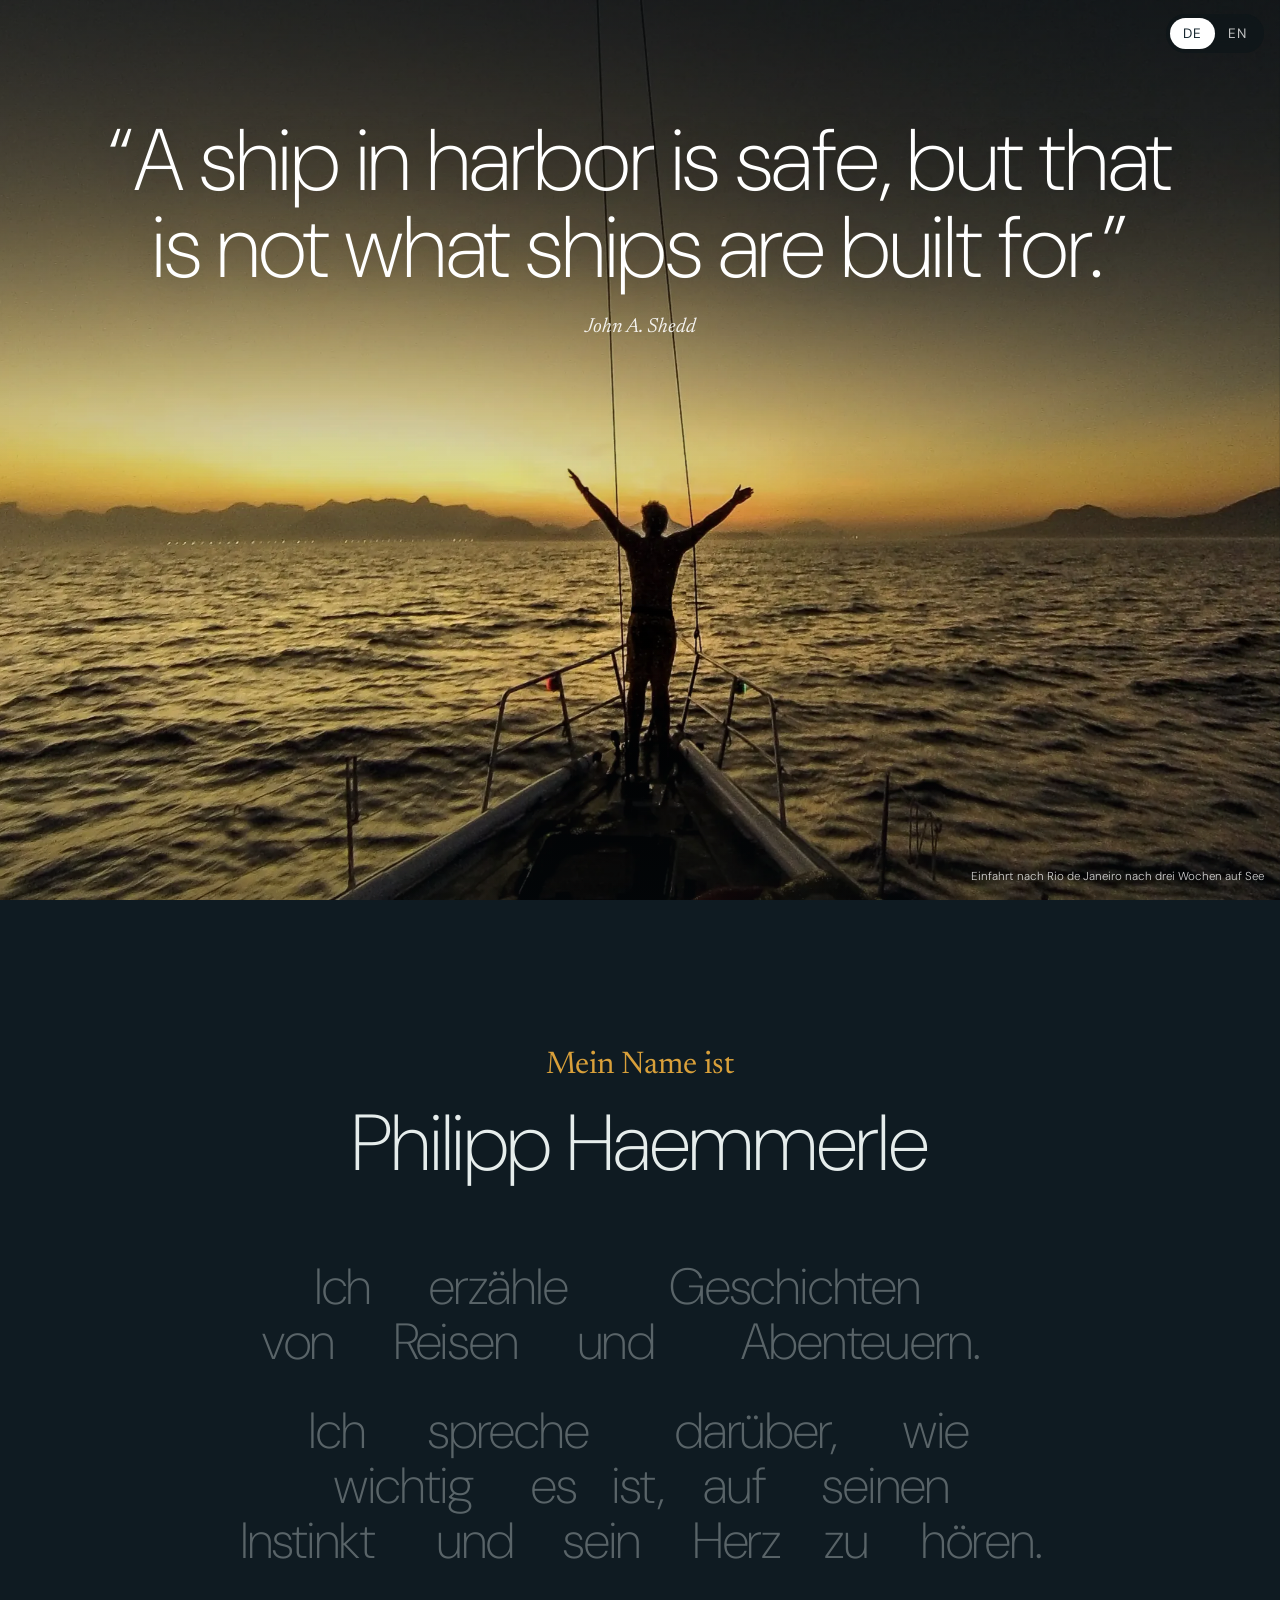
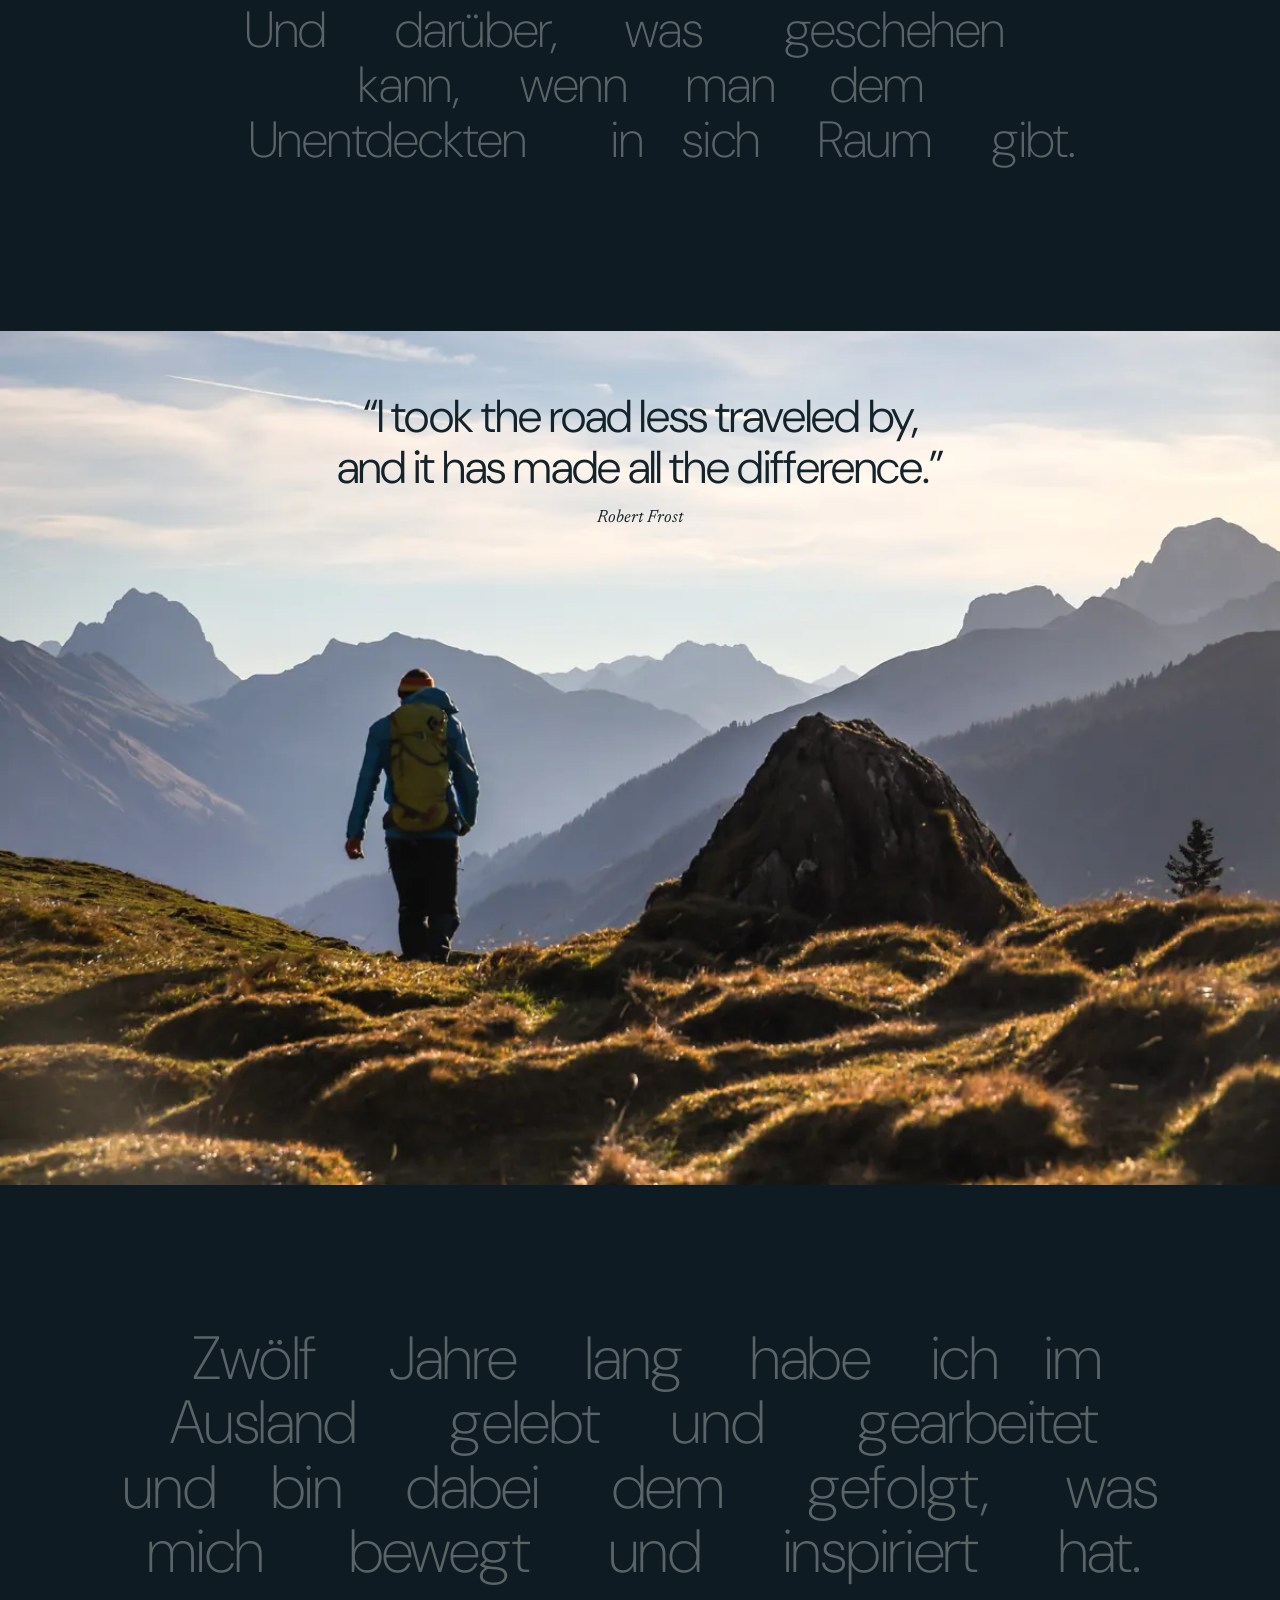
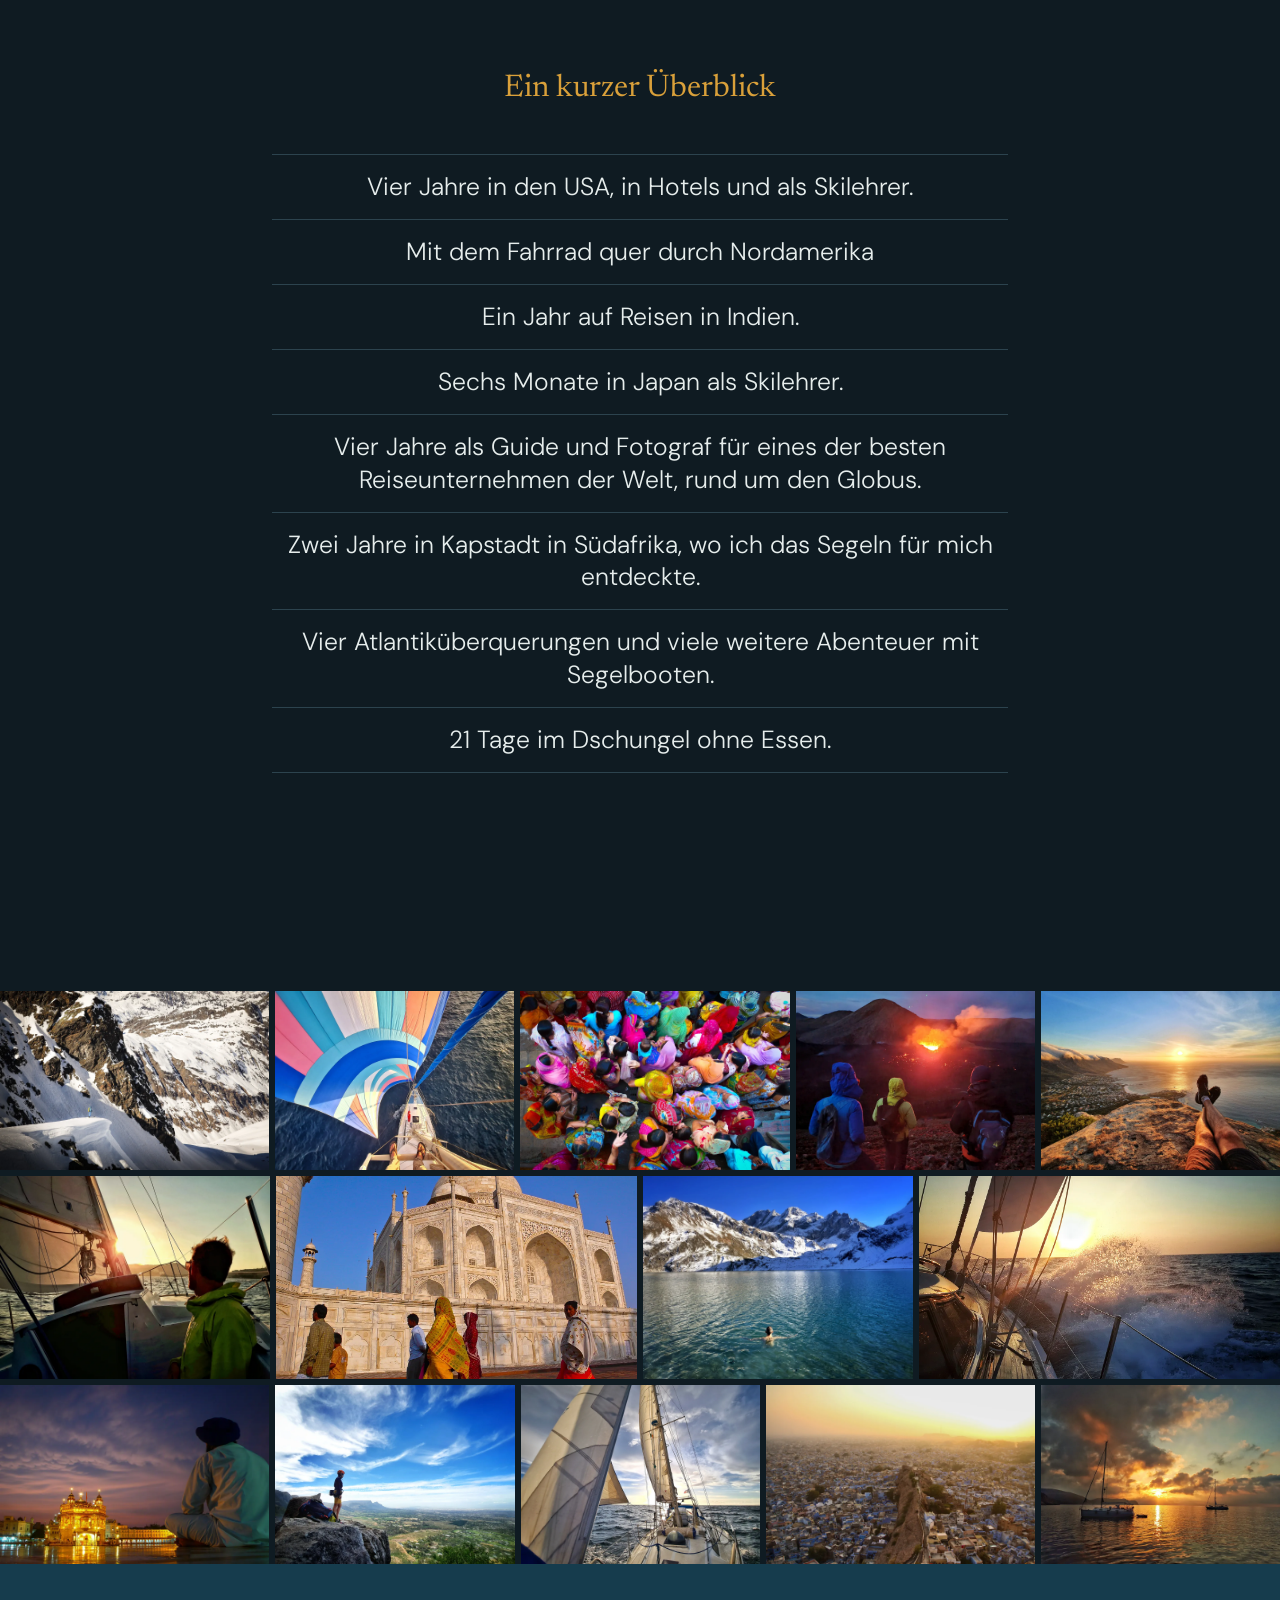
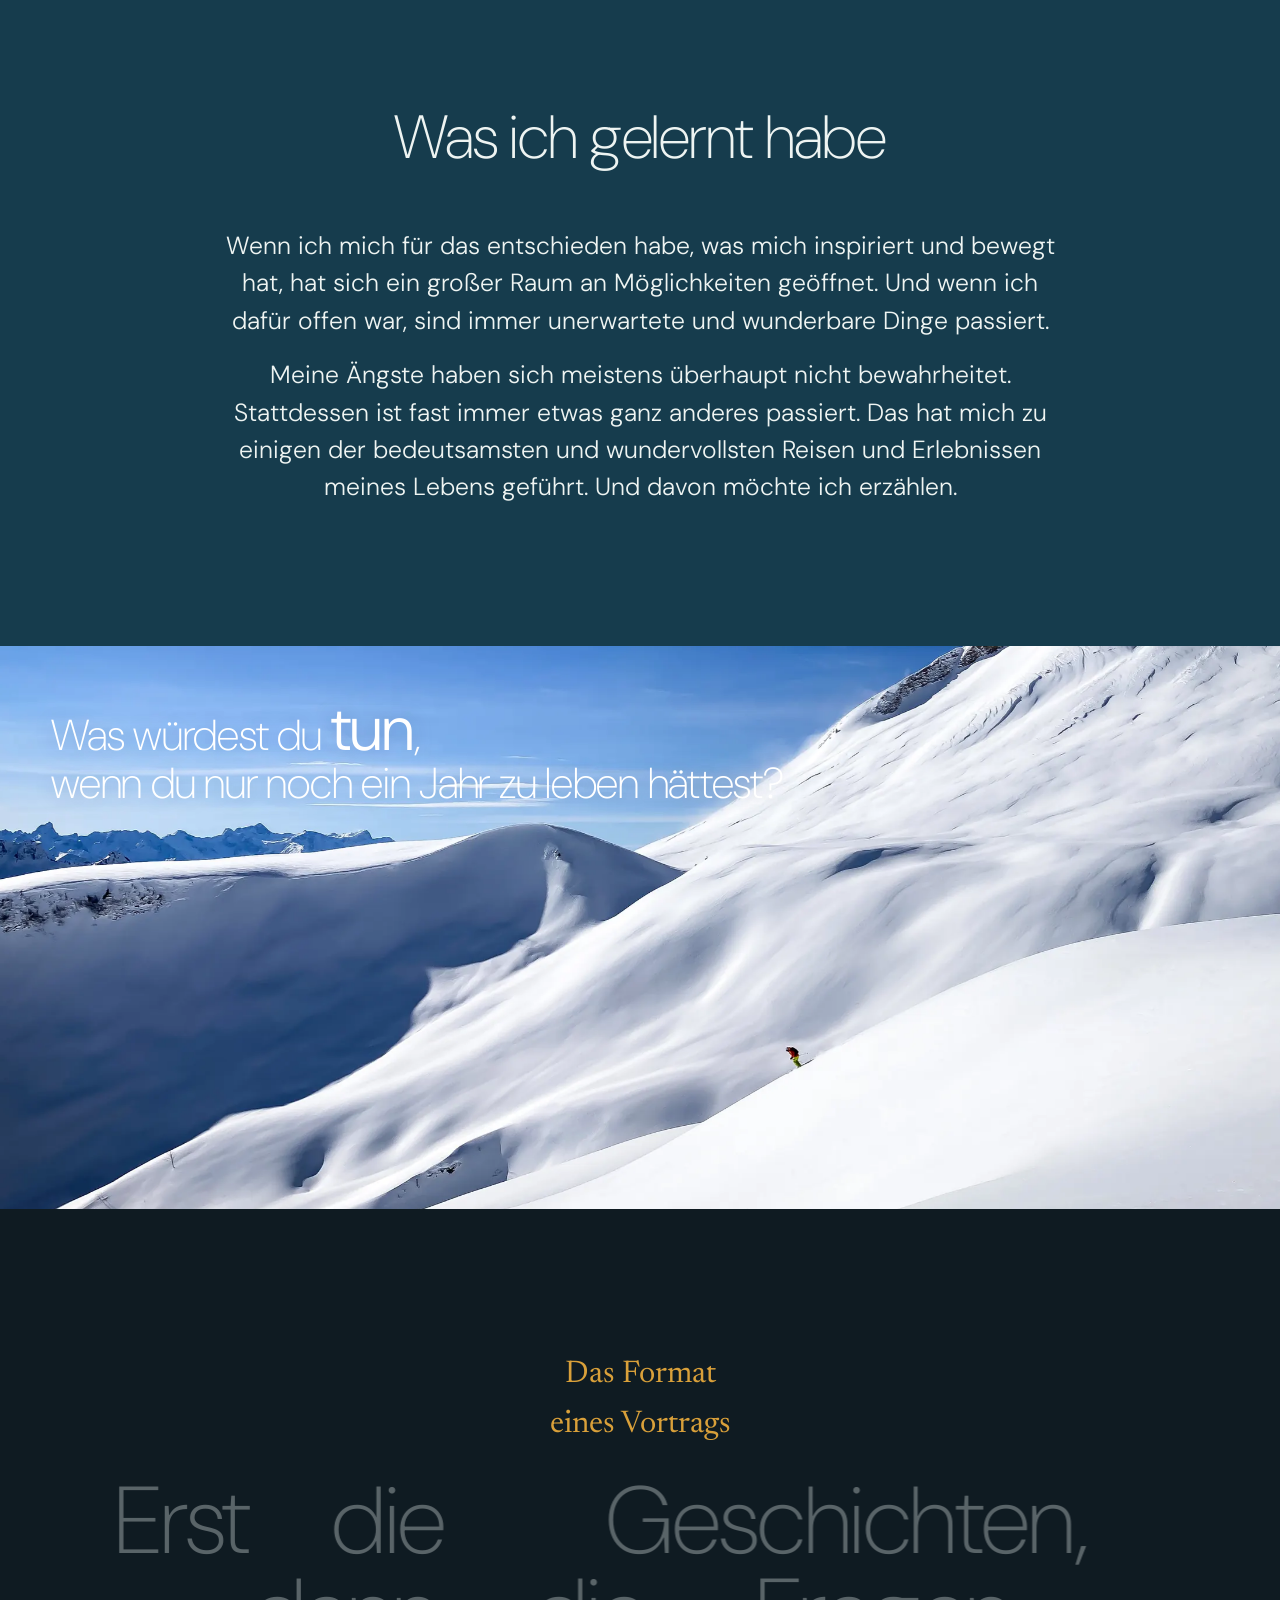
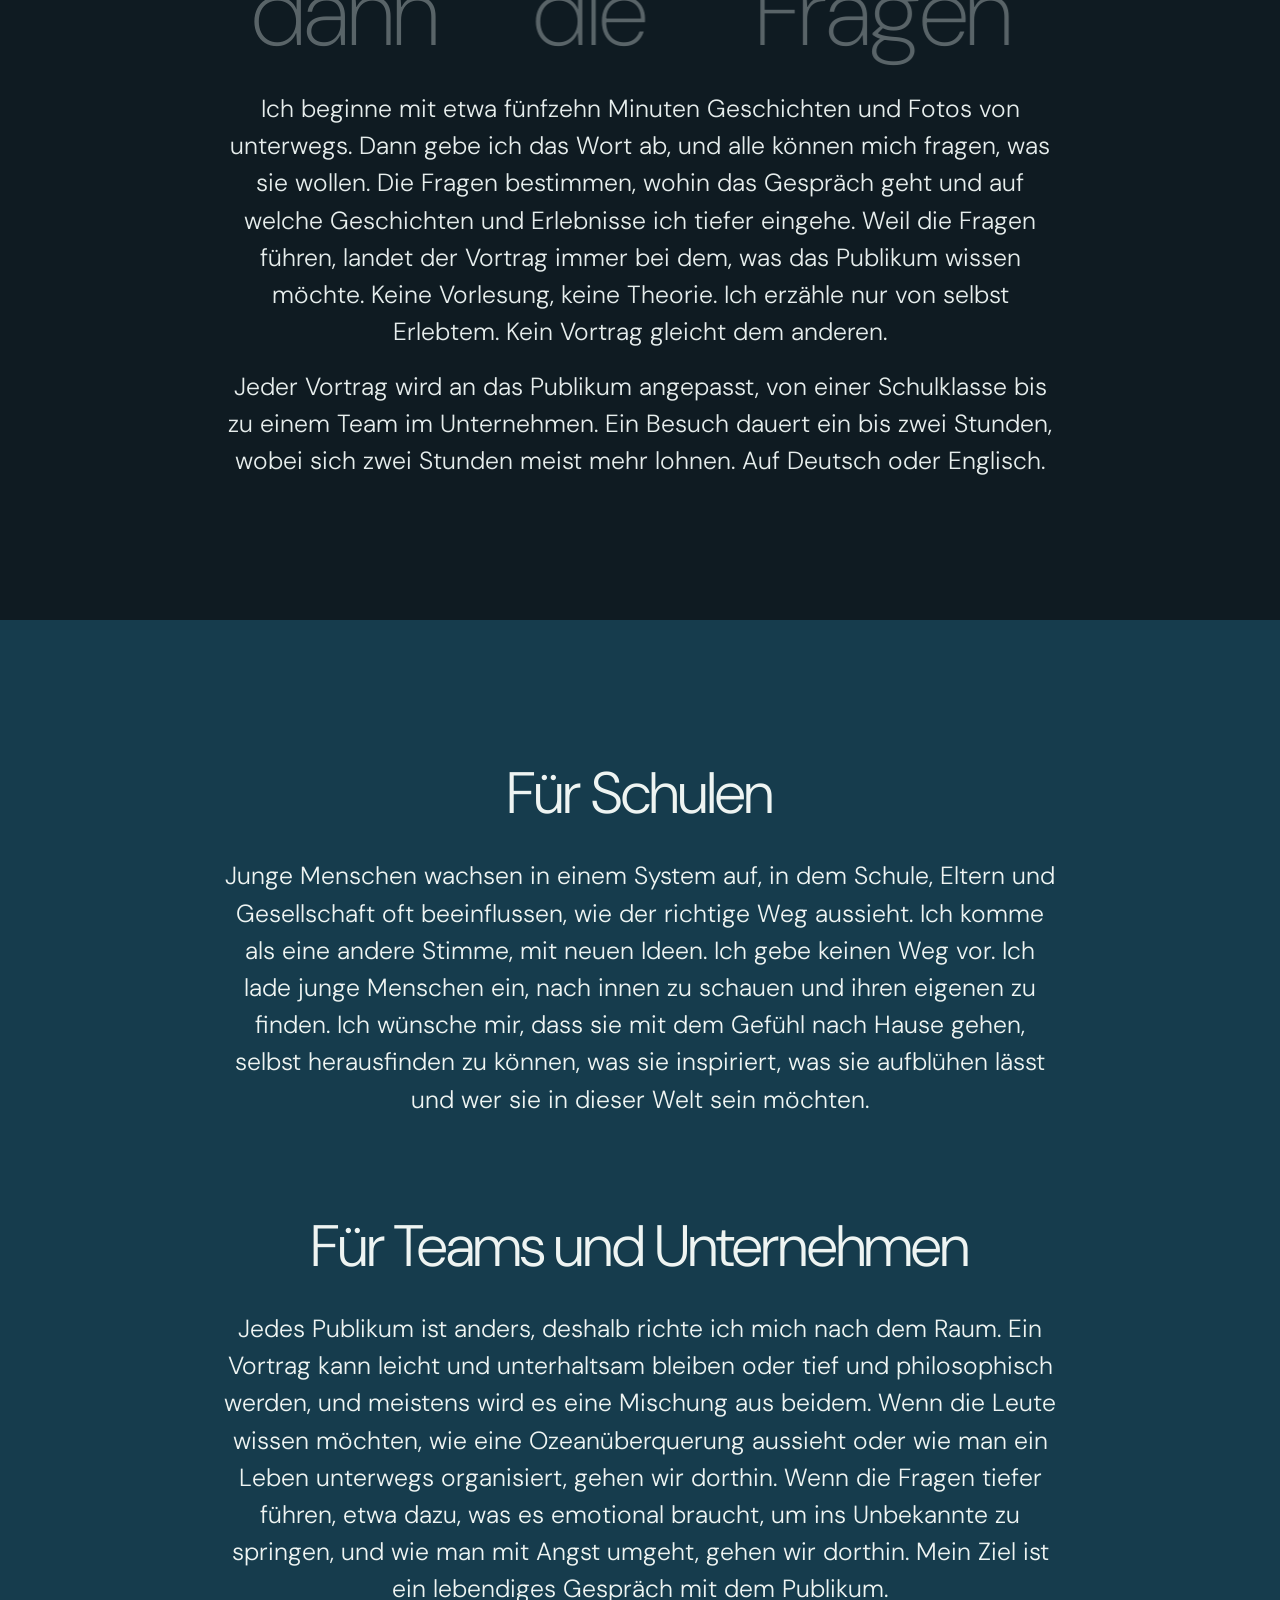
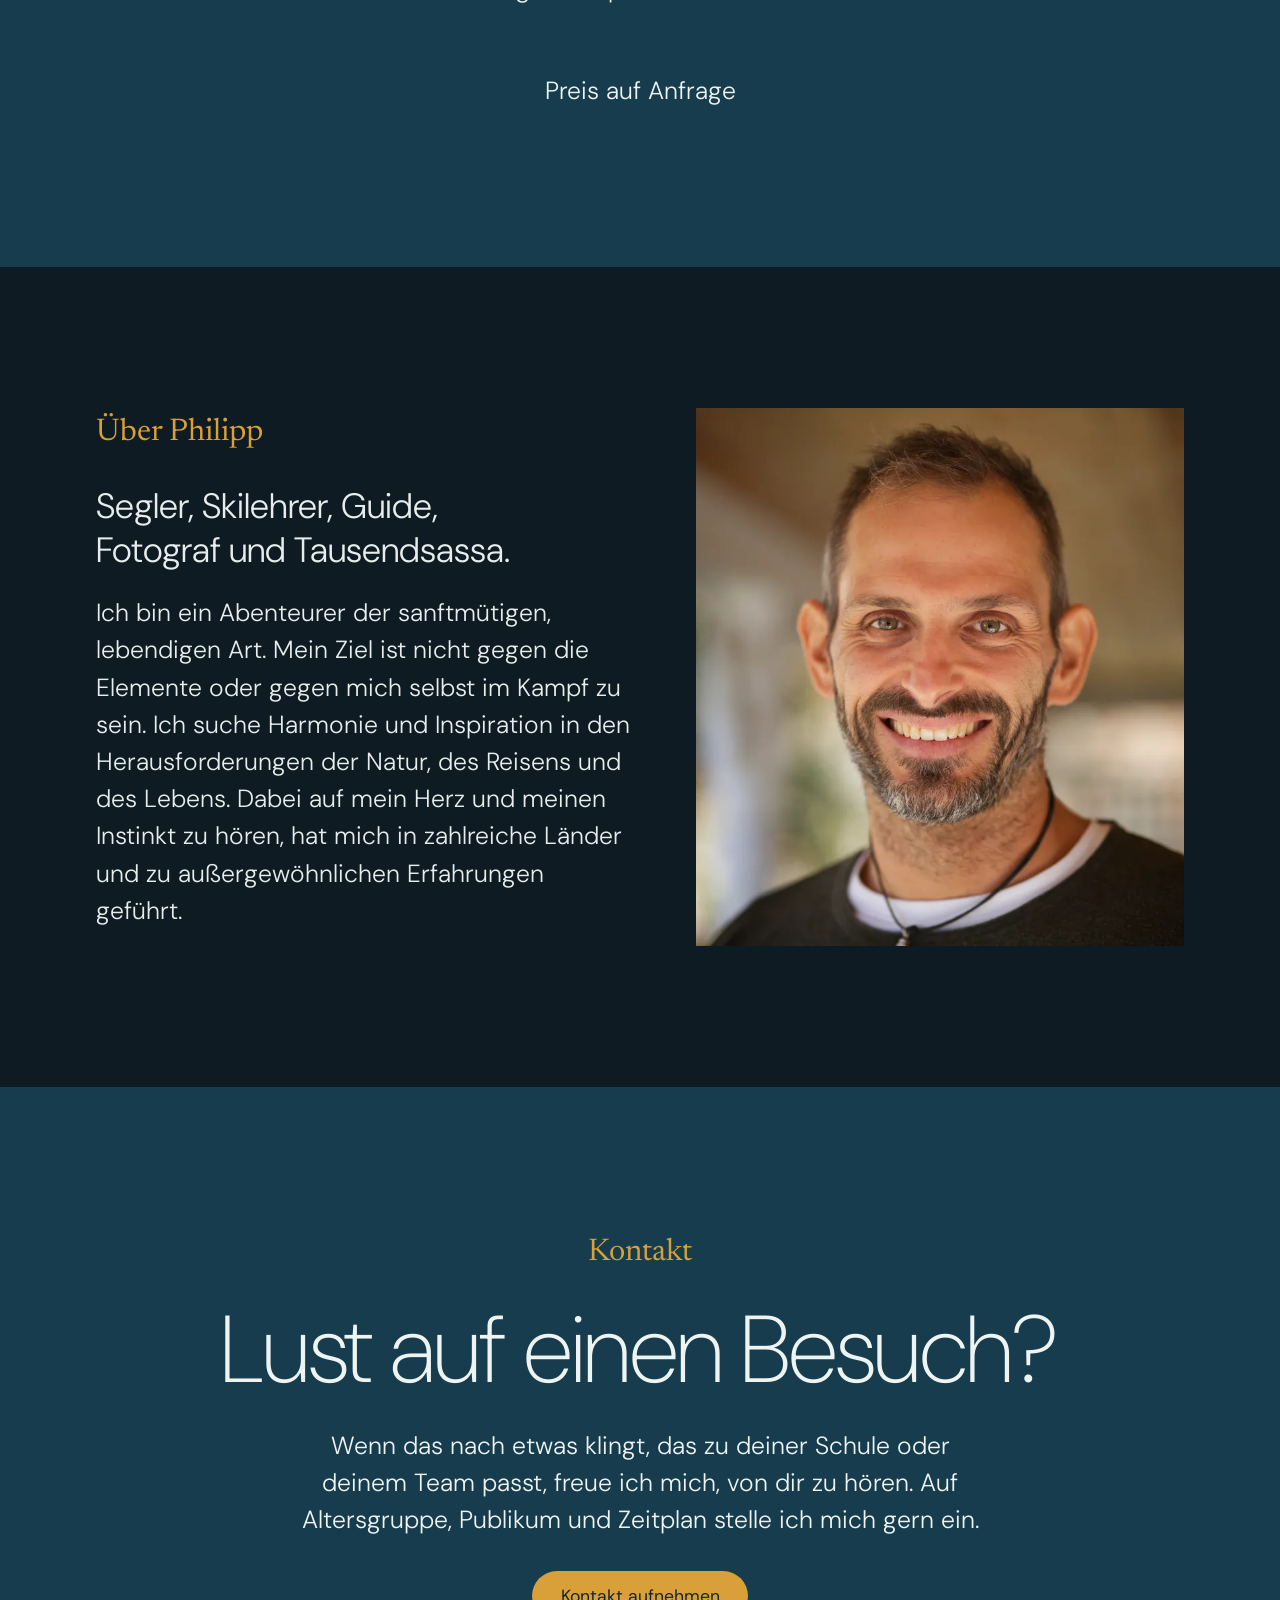
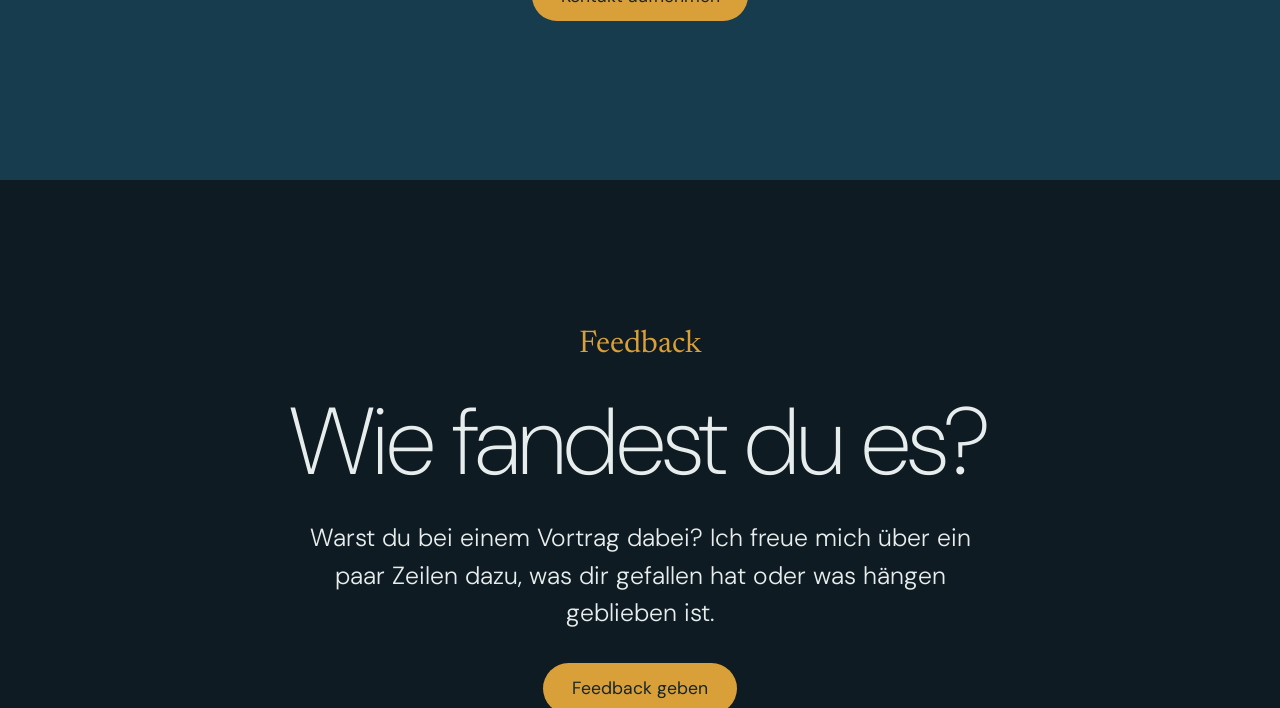
==== commit 78e99149: "Feedback form opens in place on the home page like the contact form; both get a Close link; footer l" ====
--- a/index.html
+++ b/index.html
@@ -286,6 +286,7 @@
     <p style="margin-top:2rem"><button class="button" type="button" data-open-form="contact-form"><span lang="de">Kontakt aufnehmen</span><span lang="en">Get in touch</span></button></p>
     <form class="form" id="contact-form" name="contact" method="POST" action="/thanks.html" data-netlify="true" netlify-honeypot="bot-field" hidden>
       <input type="hidden" name="form-name" value="contact">
+      <p class="form-close-row"><button class="form-close" type="button" data-close-form><span lang="de">Schließen</span><span lang="en">Close</span> <svg viewBox="0 0 24 24" width="16" height="16" fill="none" stroke="currentColor" stroke-width="1.6" stroke-linecap="round" stroke-linejoin="round" aria-hidden="true"><path d="M6 15l6-6 6 6"/></svg></button></p>
       <p class="hp"><label>Leave this empty <input name="bot-field" tabindex="-1" autocomplete="off"></label></p>
       <label><span><span lang="de">Name</span><span lang="en">Name</span></span><input name="name" autocomplete="name" required></label>
       <label><span><span lang="de">E-Mail</span><span lang="en">Email</span></span><input type="email" name="email" autocomplete="email" required></label>
@@ -304,14 +305,25 @@
     <h2 lang="en">What did you think?</h2>
     <p lang="de">Warst du bei einem Vortrag dabei? Ich freue mich über ein paar Zeilen dazu, was dir gefallen hat oder was hängen geblieben ist.</p>
     <p lang="en">Were you at one of my talks? I'd love a few lines on what you liked or what stayed with you.</p>
-    <p style="margin-top:2rem"><a class="button" href="feedback.html"><span lang="de">Feedback geben</span><span lang="en">Leave feedback</span></a></p>
+    <p style="margin-top:2rem"><button class="button" type="button" data-open-form="feedback-form"><span lang="de">Feedback geben</span><span lang="en">Leave feedback</span></button></p>
+    <form class="form" id="feedback-form" name="feedback" method="POST" action="/thanks.html" data-netlify="true" netlify-honeypot="bot-field" hidden>
+      <input type="hidden" name="form-name" value="feedback">
+      <p class="form-close-row"><button class="form-close" type="button" data-close-form><span lang="de">Schließen</span><span lang="en">Close</span> <svg viewBox="0 0 24 24" width="16" height="16" fill="none" stroke="currentColor" stroke-width="1.6" stroke-linecap="round" stroke-linejoin="round" aria-hidden="true"><path d="M6 15l6-6 6 6"/></svg></button></p>
+      <p class="hp"><label>Leave this empty <input name="bot-field" tabindex="-1" autocomplete="off"></label></p>
+      <label><span><span lang="de">Name</span><span lang="en">Name</span> <span class="opt"><span lang="de">(optional)</span><span lang="en">(optional)</span></span></span><input name="name" autocomplete="name"></label>
+      <label><span><span lang="de">Schule, Unternehmen oder Anlass</span><span lang="en">School, company or event</span> <span class="opt"><span lang="de">(optional)</span><span lang="en">(optional)</span></span></span><input name="event"></label>
+      <label><span><span lang="de">Dein Feedback</span><span lang="en">Your feedback</span></span><textarea name="feedback" rows="6" required></textarea></label>
+      <label class="check"><input type="checkbox" name="may-quote" value="yes"><span><span lang="de">Ja, Philipp darf mein Feedback auf seiner Website verwenden.</span><span lang="en">Yes, Phil may use my feedback on his website.</span></span></label>
+      <p class="form-note"><span lang="de">Wie ich mit deinen Angaben umgehe, steht in der <a href="datenschutz.html">Datenschutzerklärung</a>.</span><span lang="en">How I handle your details is explained in the <a href="datenschutz.html">privacy policy</a>.</span></p>
+      <button class="button" type="submit"><span lang="de">Senden</span><span lang="en">Send</span></button>
+    </form>
   </div>
 </section>
 
 </main>
 
 <footer>
-  <div class="wrap">© Philipp Haemmerle · <a href="index.html#contact-form" data-contact-link><span lang="de">Kontakt</span><span lang="en">Contact</span></a> · <a href="feedback.html">Feedback</a> · <a href="impressum.html">Impressum</a> · <a href="datenschutz.html"><span lang="de">Datenschutz</span><span lang="en">Privacy</span></a></div>
+  <div class="wrap">© Philipp Haemmerle · <a href="index.html#contact-form" data-jump-form="contact-form"><span lang="de">Kontakt</span><span lang="en">Contact</span></a> · <a href="index.html#feedback-form" data-jump-form="feedback-form">Feedback</a> · <a href="impressum.html">Impressum</a> · <a href="datenschutz.html"><span lang="de">Datenschutz</span><span lang="en">Privacy</span></a></div>
 </footer>
 <script src="site.js"></script>
 </body>
--- a/fonts/fonts.css
+++ b/fonts/fonts.css
@@ -1,62 +1,62 @@
-/* Onest (variable, weights 100-900) — latin-ext */
+/* DM Sans (variable, weights 100-1000, optical sizes) — latin-ext */
 @font-face {
-  font-family: 'Onest';
+  font-family: 'DM Sans';
   font-style: normal;
-  font-weight: 100 900;
+  font-weight: 100 1000;
   font-display: swap;
-  src: url(onest-latin-ext.woff2) format('woff2');
+  src: url(dmsans-latin-ext.woff2) format('woff2');
   unicode-range: U+0100-02BA, U+02BD-02C5, U+02C7-02CC, U+02CE-02D7, U+02DD-02FF, U+0304, U+0308, U+0329, U+1D00-1DBF, U+1E00-1E9F, U+1EF2-1EFF, U+2020, U+20A0-20AB, U+20AD-20C4, U+2113, U+2C60-2C7F, U+A720-A7FF;
 }
-/* Onest — latin */
+/* DM Sans — latin */
 @font-face {
-  font-family: 'Onest';
+  font-family: 'DM Sans';
   font-style: normal;
-  font-weight: 100 900;
+  font-weight: 100 1000;
   font-display: swap;
-  src: url(onest-latin.woff2) format('woff2');
+  src: url(dmsans-latin.woff2) format('woff2');
   unicode-range: U+0000-00FF, U+0131, U+0152-0153, U+02BB-02BC, U+02C6, U+02DA, U+02DC, U+0304, U+0308, U+0329, U+2000-206F, U+20AC, U+2122, U+2191, U+2193, U+2212, U+2215, U+FEFF, U+FFFD;
 }
 
-/* Onest is about 15% wider than the previous font (Bricolage Grotesque). These two slightly
-   smaller cuts keep headings and list lines breaking where they did before. */
-/* Onest Display, 96% (headings, quotes) — latin-ext */
+/* At large light sizes DM Sans runs narrower than the previous font (Bricolage Grotesque).
+   The Display cut is drawn 6% larger so headings and quotes break where they did before. */
+/* DM Sans Display, 106% (light headings and quotes) — latin-ext */
 @font-face {
-  font-family: 'Onest Display';
+  font-family: 'DM Sans Display';
   font-style: normal;
-  font-weight: 100 900;
+  font-weight: 100 1000;
   font-display: swap;
-  size-adjust: 96%;
-  src: url(onest-latin-ext.woff2) format('woff2');
+  size-adjust: 106%;
+  src: url(dmsans-latin-ext.woff2) format('woff2');
   unicode-range: U+0100-02BA, U+02BD-02C5, U+02C7-02CC, U+02CE-02D7, U+02DD-02FF, U+0304, U+0308, U+0329, U+1D00-1DBF, U+1E00-1E9F, U+1EF2-1EFF, U+2020, U+20A0-20AB, U+20AD-20C4, U+2113, U+2C60-2C7F, U+A720-A7FF;
 }
-/* Onest Display, 96% (headings, quotes) — latin */
+/* DM Sans Display, 106% (light headings and quotes) — latin */
 @font-face {
-  font-family: 'Onest Display';
+  font-family: 'DM Sans Display';
   font-style: normal;
-  font-weight: 100 900;
+  font-weight: 100 1000;
   font-display: swap;
-  size-adjust: 96%;
-  src: url(onest-latin.woff2) format('woff2');
+  size-adjust: 106%;
+  src: url(dmsans-latin.woff2) format('woff2');
   unicode-range: U+0000-00FF, U+0131, U+0152-0153, U+02BB-02BC, U+02C6, U+02DA, U+02DC, U+0304, U+0308, U+0329, U+2000-206F, U+20AC, U+2122, U+2191, U+2193, U+2212, U+2215, U+FEFF, U+FFFD;
 }
-/* Onest Text, 98% (overview list, roles line) — latin-ext */
+/* DM Sans Text, 100% (overview list, roles line) — latin-ext */
 @font-face {
-  font-family: 'Onest Text';
+  font-family: 'DM Sans Text';
   font-style: normal;
-  font-weight: 100 900;
+  font-weight: 100 1000;
   font-display: swap;
-  size-adjust: 98%;
-  src: url(onest-latin-ext.woff2) format('woff2');
+  size-adjust: 100%;
+  src: url(dmsans-latin-ext.woff2) format('woff2');
   unicode-range: U+0100-02BA, U+02BD-02C5, U+02C7-02CC, U+02CE-02D7, U+02DD-02FF, U+0304, U+0308, U+0329, U+1D00-1DBF, U+1E00-1E9F, U+1EF2-1EFF, U+2020, U+20A0-20AB, U+20AD-20C4, U+2113, U+2C60-2C7F, U+A720-A7FF;
 }
-/* Onest Text, 98% (overview list, roles line) — latin */
+/* DM Sans Text, 100% (overview list, roles line) — latin */
 @font-face {
-  font-family: 'Onest Text';
+  font-family: 'DM Sans Text';
   font-style: normal;
-  font-weight: 100 900;
+  font-weight: 100 1000;
   font-display: swap;
-  size-adjust: 98%;
-  src: url(onest-latin.woff2) format('woff2');
+  size-adjust: 100%;
+  src: url(dmsans-latin.woff2) format('woff2');
   unicode-range: U+0000-00FF, U+0131, U+0152-0153, U+02BB-02BC, U+02C6, U+02DA, U+02DC, U+0304, U+0308, U+0329, U+2000-206F, U+20AC, U+2122, U+2191, U+2193, U+2212, U+2215, U+FEFF, U+FFFD;
 }
 /* vietnamese */
--- a/styles.css
+++ b/styles.css
@@ -7,9 +7,9 @@
   --saffron: #D9A03A;
   --muted: #9AAEB6;
   --rule: #2C434E;
-  --font-sans: "Onest", "Helvetica Neue", Arial, sans-serif;
-  --font-display: "Onest Display", "Onest", "Helvetica Neue", Arial, sans-serif;   /* see fonts/fonts.css */
-  --font-snug: "Onest Text", "Onest", "Helvetica Neue", Arial, sans-serif;
+  --font-sans: "DM Sans", "Helvetica Neue", Arial, sans-serif;
+  --font-display: "DM Sans Display", "DM Sans", "Helvetica Neue", Arial, sans-serif;   /* see fonts/fonts.css */
+  --font-snug: "DM Sans Text", "DM Sans", "Helvetica Neue", Arial, sans-serif;
   --font-accent: "Newsreader", Georgia, "Times New Roman", serif;
   color-scheme: dark;
 }
@@ -143,7 +143,7 @@
   font-size: clamp(2.2rem, 6.44vw, 5.52rem);   /* 15% bigger on wider screens (Phil, 2026-11-10); phones keep their size so the lines break as before */
   line-height: 1.06;
   letter-spacing: -0.025em;
-  max-width: 22ch;
+  max-width: 13.3em;   /* was 22ch in Bricolage; em keeps the line length when the font changes */
   margin: 0 auto 1.2rem;
   text-wrap: balance;
   text-shadow: 0 2px 30px rgba(0, 0, 0, 0.25);
@@ -172,7 +172,7 @@
   font-size: clamp(2.4rem, 6.2vw, 5rem);
   line-height: 1.12;
   letter-spacing: -0.025em;
-  max-width: 24ch;
+  max-width: 14.7em;
   text-wrap: balance;
 }
 
@@ -184,7 +184,7 @@
   font-size: clamp(1.7rem, 4vw, 3rem);
   line-height: 1.15;
   letter-spacing: -0.02em;
-  max-width: 26ch;
+  max-width: 16.2em;
   margin: 0 auto 1.4rem;
   text-wrap: balance;
 }
@@ -211,7 +211,7 @@
 .band-quote p {
   font-family: var(--font-sans); font-weight: 300;
   font-size: clamp(1.3rem, 3.6vw, 3.05rem); line-height: 1.1; letter-spacing: -0.02em;
-  max-width: 26ch; margin: 0 auto 0.5rem; text-wrap: balance;
+  max-width: 16.1em; margin: 0 auto 0.5rem; text-wrap: balance;
   text-shadow: 0 1px 18px rgba(255, 255, 255, 0.35);
 }
 @media (max-width: 600px) { .band-quote { top: 5%; } .band-quote p { font-size: 1.28rem; } }
@@ -259,7 +259,7 @@
   font-size: clamp(1.9rem, 4.6vw, 3.6rem);
   line-height: 1.12;
   letter-spacing: -0.025em;
-  max-width: 26ch;
+  max-width: 16em;
   text-wrap: balance;
 }
 .overview { margin-top: clamp(3rem, 7vw, 5rem); margin-bottom: 0; }
@@ -353,11 +353,12 @@
 .feedback-section .button { text-decoration: none; }
 footer { padding-block: 2rem 3rem; font-size: 0.85rem; color: var(--muted); }
 
-/* Headings, quotes and short lines use the slightly smaller Onest cuts so they break as before */
-h1, h2, h3, .fill-words, .hero blockquote p, .band-question p, .band-quote p { font-family: var(--font-display); }
+/* Headings, quotes and short lines use the slightly smaller DM Sans cuts so they break as before */
+h1, h2, .fill-words, .opener, .hero blockquote p, .band-question p { font-family: var(--font-display); }
 .places li, .about-grid .roles { font-family: var(--font-snug); }
-@media (max-width: 600px) { h2 { letter-spacing: -0.04em; } }
-@media (max-width: 370px) { .about-grid .roles { letter-spacing: -0.01em; } }
+/* DM Sans is already tight at large sizes, so the light headings drop most of their negative letter-spacing */
+h2, .hero blockquote p, .intro-section .name, .intro-section .lines p, .opener, .found .found-title, .band-question { letter-spacing: -0.005em; }
+@media (max-width: 370px) { .intro-section .lines p { letter-spacing: -0.035em; } }   /* small phones: keeps the intro lines breaking as before */
 
 /* Gentle text motion while scrolling */
 .reveal { opacity: 0; transform: translateY(28px); transition: opacity 0.9s ease, transform 0.9s cubic-bezier(.2,.7,.2,1); }
@@ -410,6 +411,16 @@
 .form .check input { width: auto; margin-top: 0.35rem; }
 .form .hp { position: absolute; left: -9999px; }
 .form .button { justify-self: start; margin-top: 0.4rem; }
+/* Close link at the top of a form that opened in place */
+.form .form-close-row { margin: 0 0 -0.6rem; text-align: right; max-width: none; }
+.form-close { background: none; border: 0; padding: 0.3rem 0; color: var(--muted); font: inherit; font-size: 0.95rem; cursor: pointer; display: inline-flex; align-items: center; gap: 0.35rem; }
+.form-close:hover, .form-close:focus-visible { color: inherit; }
+.form-close:focus-visible { outline: 2px solid var(--saffron); outline-offset: 2px; }
+.feedback-section .form { margin-inline: auto; text-align: left; }
+.feedback-section .form p { font-size: inherit; max-width: none; }
+.feedback-section .form .form-note { font-size: 0.85rem; }
+.feedback-section .form .button { justify-self: center; }
+.feedback-section .form textarea[name="feedback"] { min-height: 9rem; }
 
 /* Simple pages (feedback, thanks) */
 .page { min-height: 100svh; padding-top: clamp(5rem, 12vh, 8rem); }
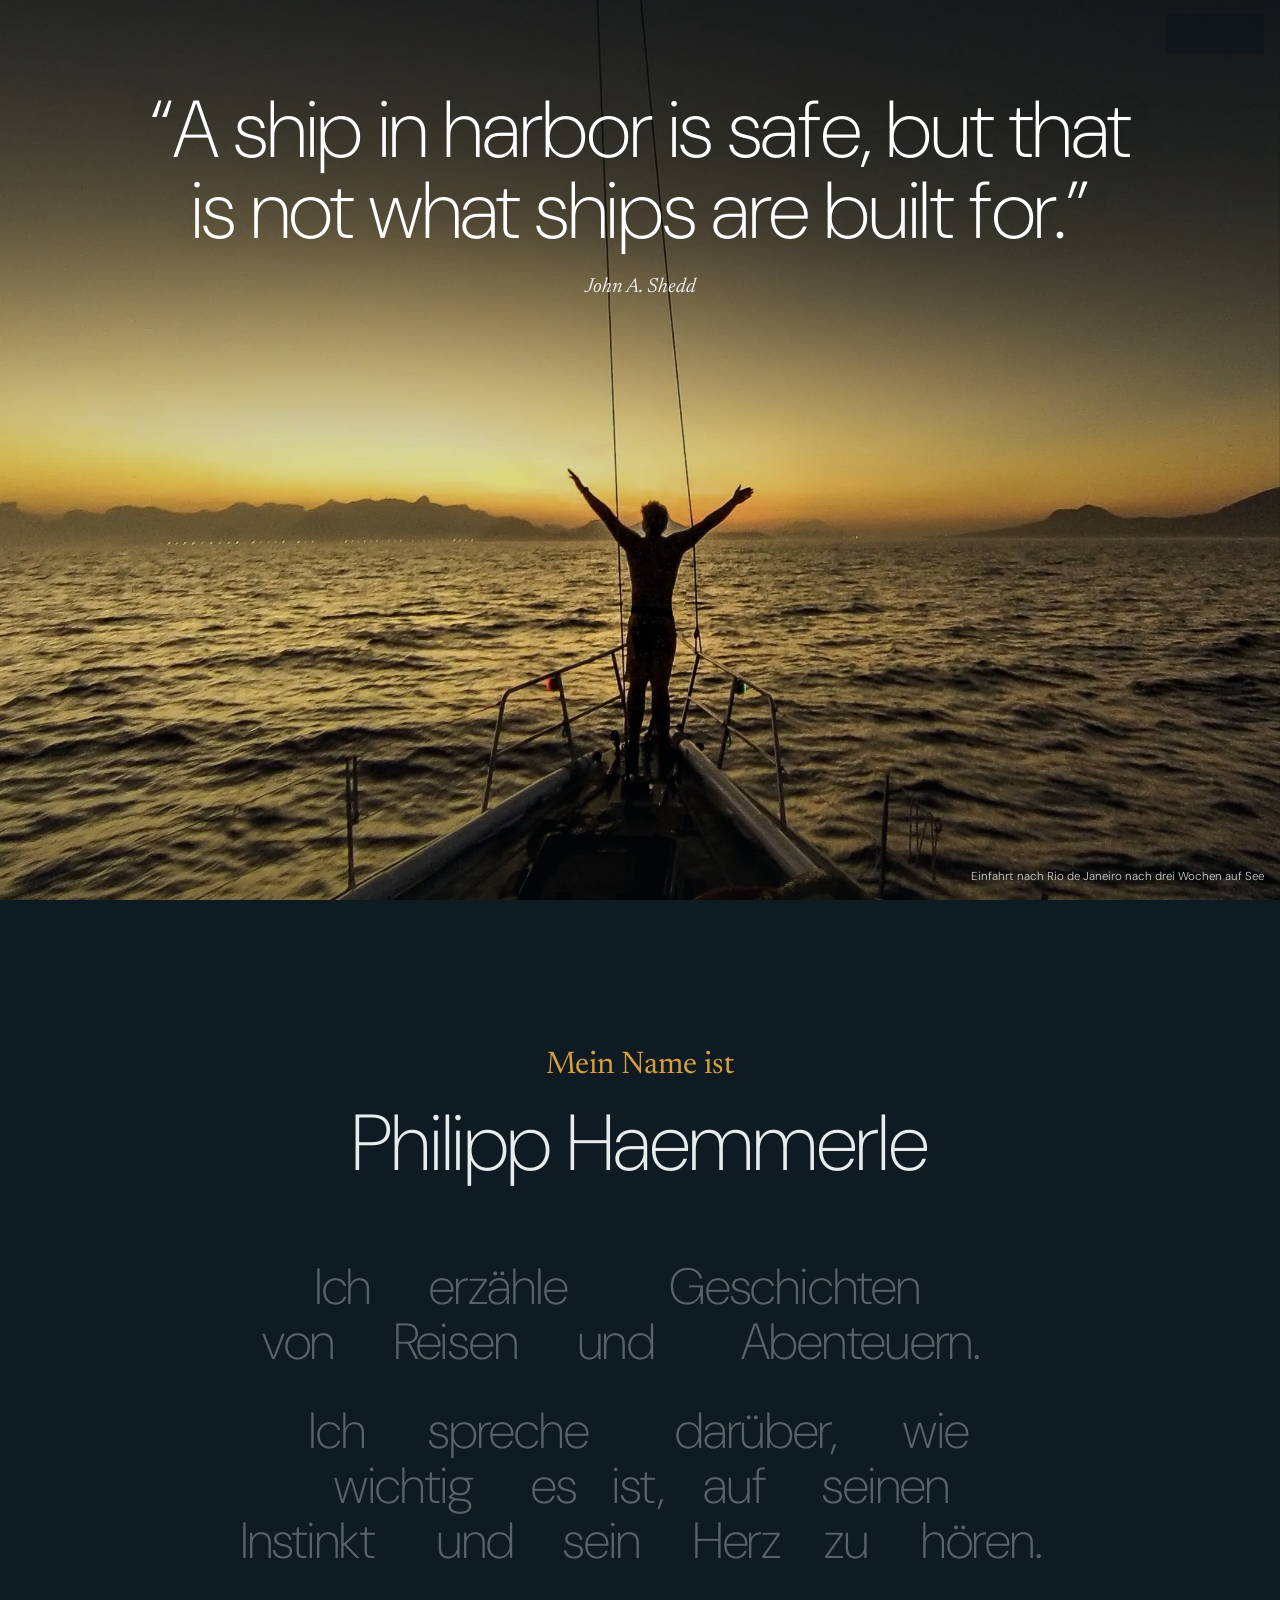
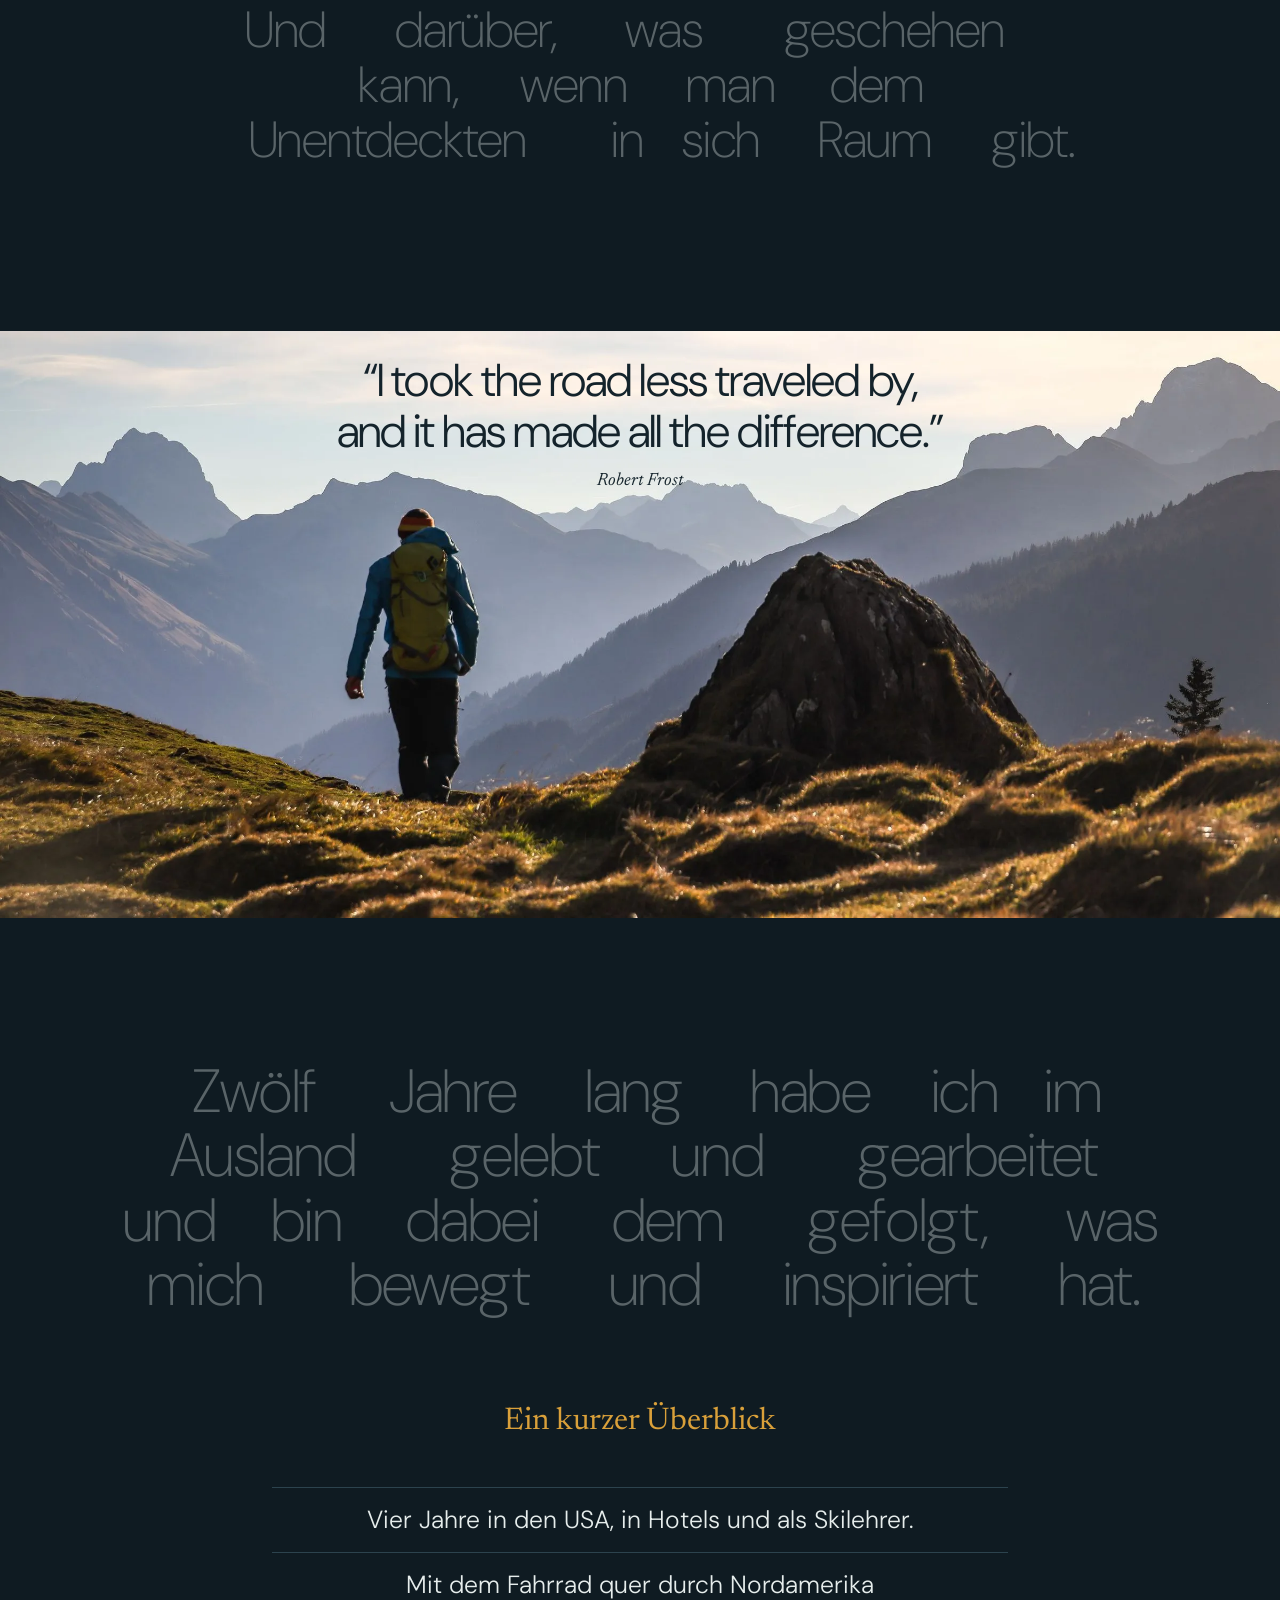
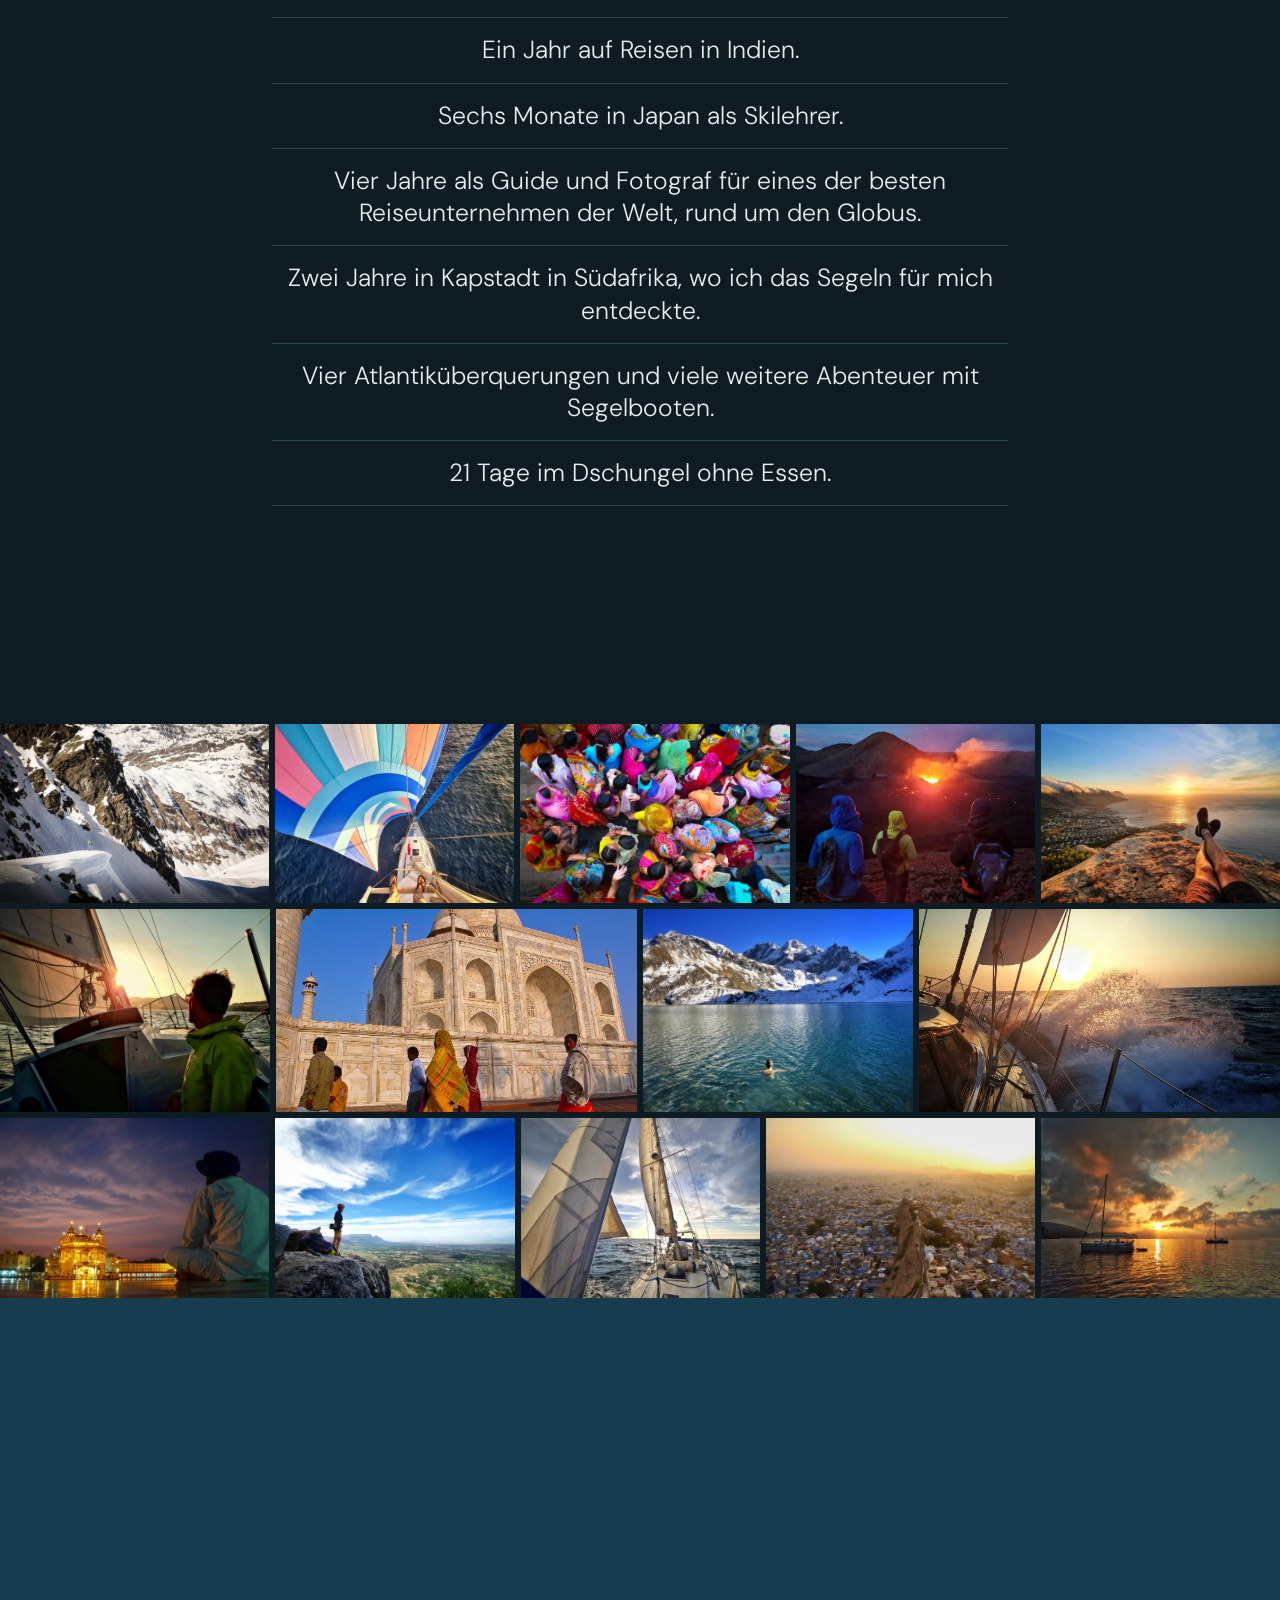
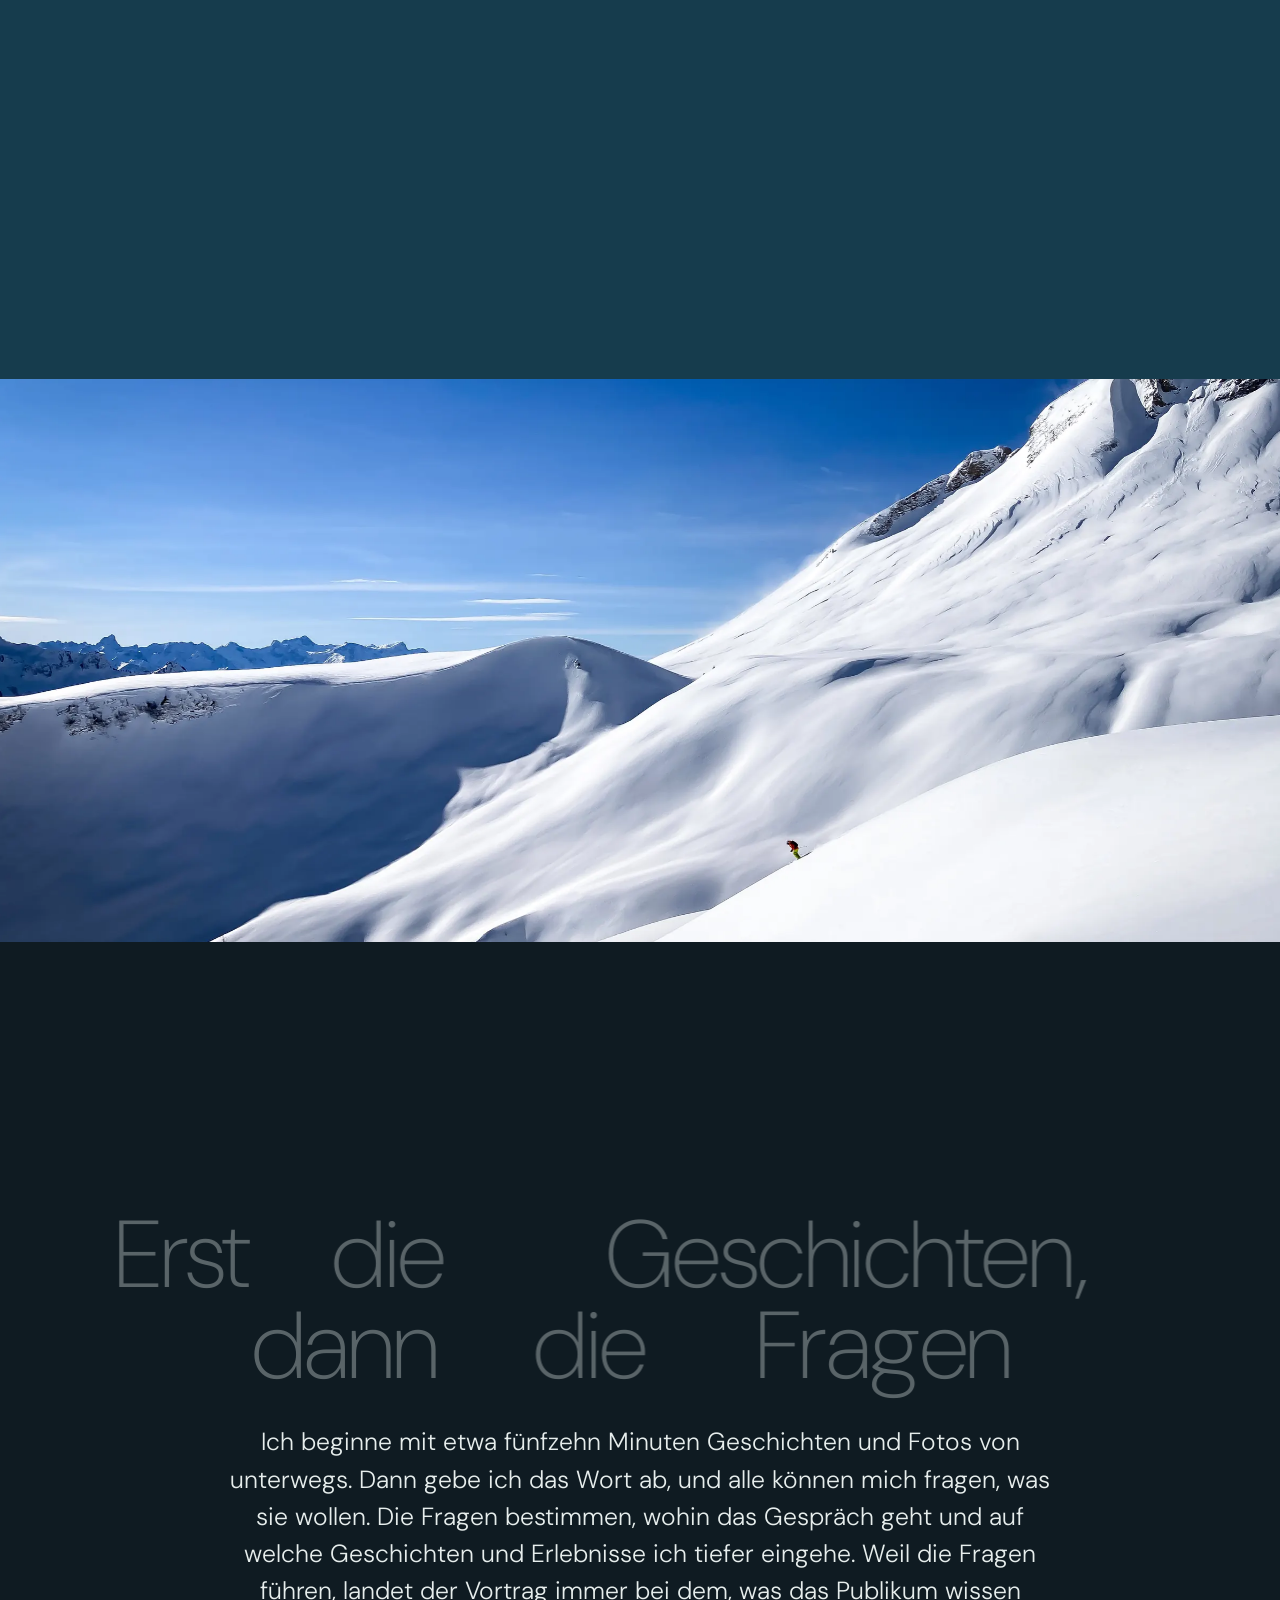
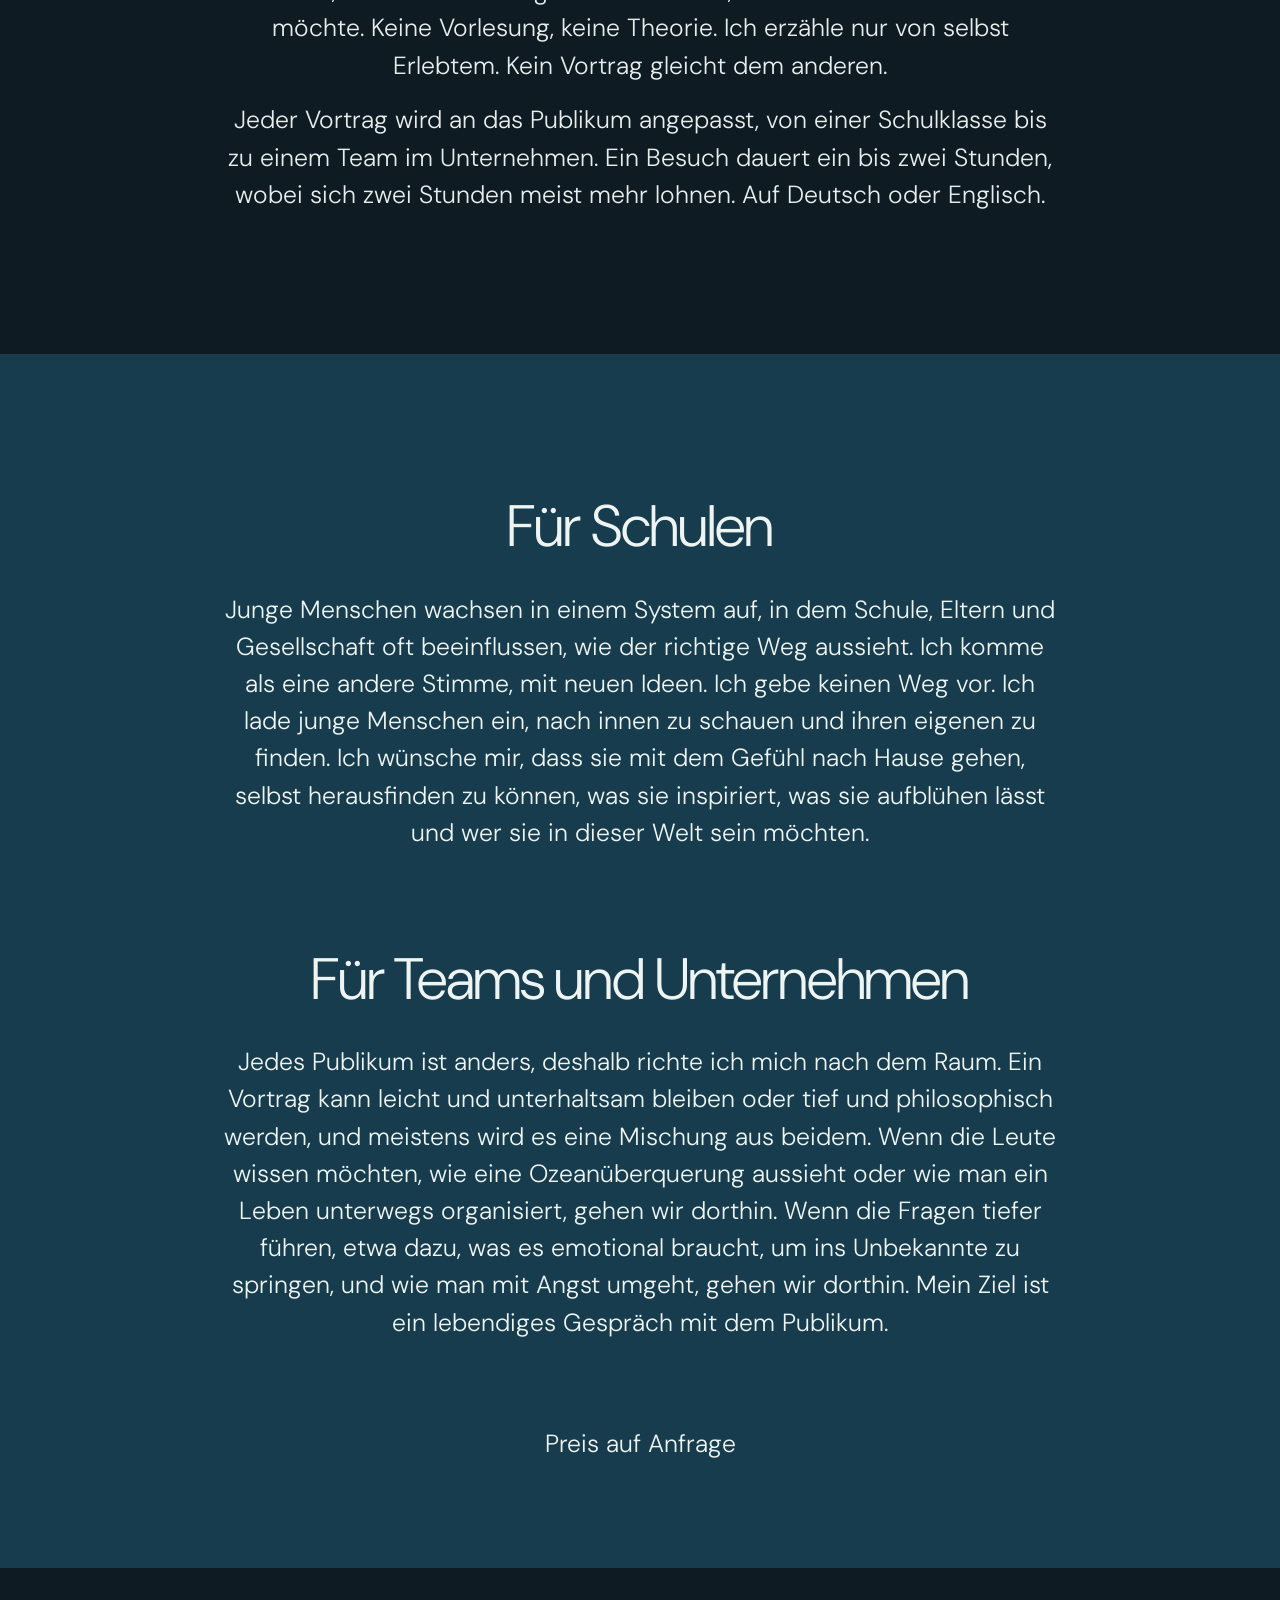
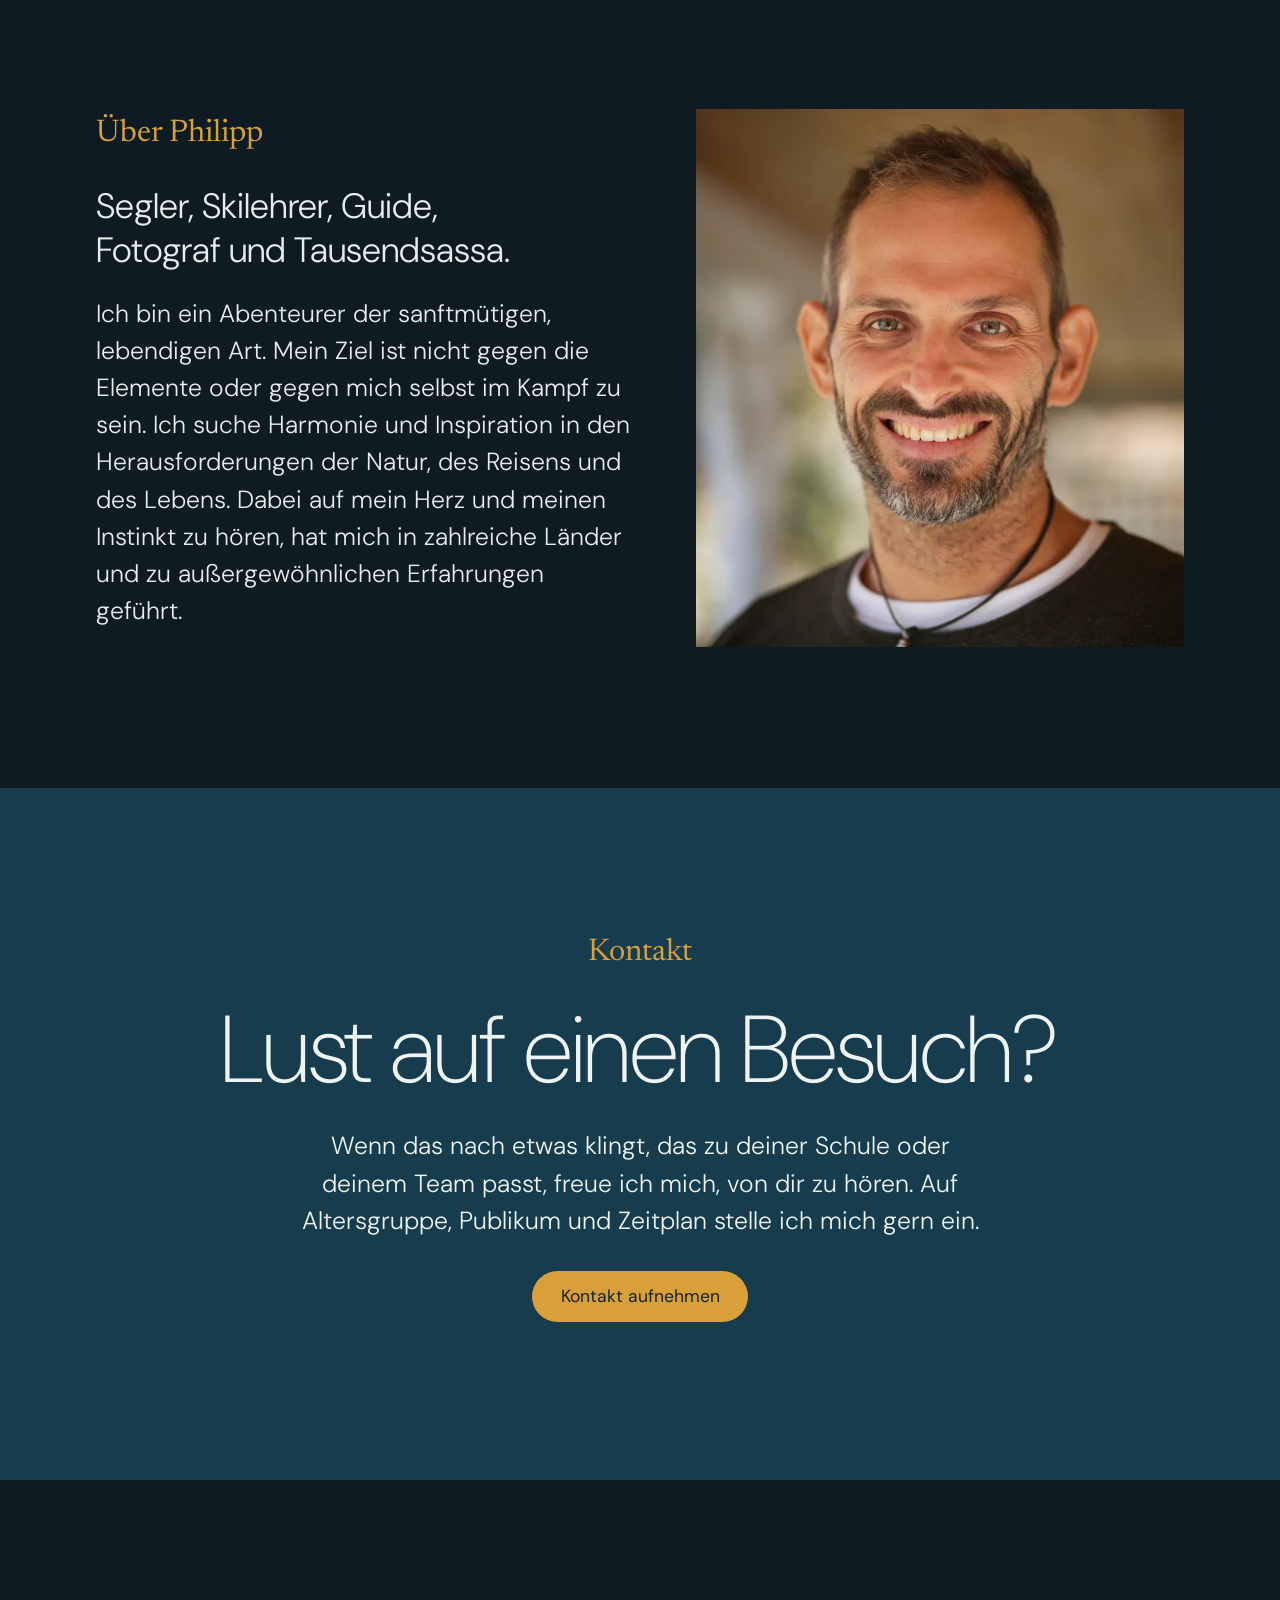
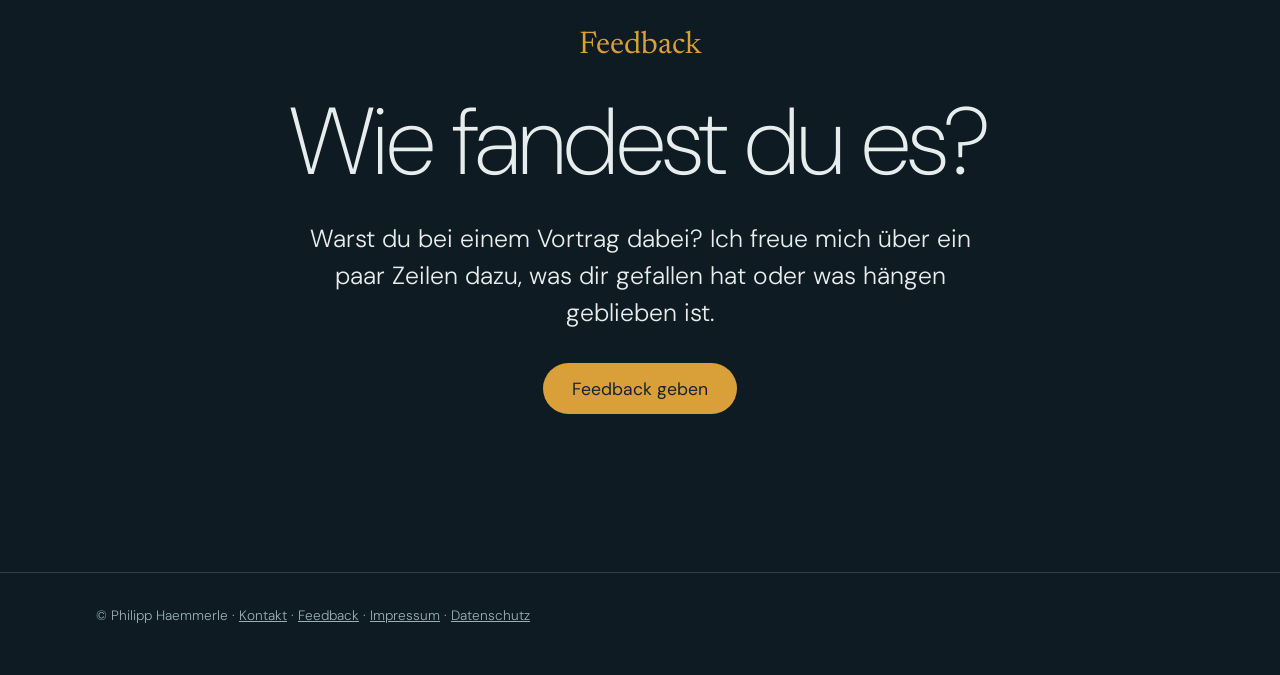
==== commit 0549ad87: "Fine-tune: smaller and higher hero quote, higher Frost quote and skier question, price spacing, abou" ====
--- a/index.html
+++ b/index.html
@@ -286,7 +286,7 @@
     <p style="margin-top:2rem"><button class="button" type="button" data-open-form="contact-form"><span lang="de">Kontakt aufnehmen</span><span lang="en">Get in touch</span></button></p>
     <form class="form" id="contact-form" name="contact" method="POST" action="/thanks.html" data-netlify="true" netlify-honeypot="bot-field" hidden>
       <input type="hidden" name="form-name" value="contact">
-      <p class="form-close-row"><button class="form-close" type="button" data-close-form><span lang="de">Schließen</span><span lang="en">Close</span> <svg viewBox="0 0 24 24" width="16" height="16" fill="none" stroke="currentColor" stroke-width="1.6" stroke-linecap="round" stroke-linejoin="round" aria-hidden="true"><path d="M6 15l6-6 6 6"/></svg></button></p>
+      <p class="form-close-row"><button class="form-close" type="button" data-close-form aria-label="Schließen / Close" title="Schließen / Close"><svg viewBox="0 0 24 24" width="34" height="34" fill="none" stroke="currentColor" stroke-width="1.5" stroke-linecap="round" stroke-linejoin="round" aria-hidden="true"><path d="M6 15l6-6 6 6"/></svg></button></p>
       <p class="hp"><label>Leave this empty <input name="bot-field" tabindex="-1" autocomplete="off"></label></p>
       <label><span><span lang="de">Name</span><span lang="en">Name</span></span><input name="name" autocomplete="name" required></label>
       <label><span><span lang="de">E-Mail</span><span lang="en">Email</span></span><input type="email" name="email" autocomplete="email" required></label>
@@ -308,7 +308,7 @@
     <p style="margin-top:2rem"><button class="button" type="button" data-open-form="feedback-form"><span lang="de">Feedback geben</span><span lang="en">Leave feedback</span></button></p>
     <form class="form" id="feedback-form" name="feedback" method="POST" action="/thanks.html" data-netlify="true" netlify-honeypot="bot-field" hidden>
       <input type="hidden" name="form-name" value="feedback">
-      <p class="form-close-row"><button class="form-close" type="button" data-close-form><span lang="de">Schließen</span><span lang="en">Close</span> <svg viewBox="0 0 24 24" width="16" height="16" fill="none" stroke="currentColor" stroke-width="1.6" stroke-linecap="round" stroke-linejoin="round" aria-hidden="true"><path d="M6 15l6-6 6 6"/></svg></button></p>
+      <p class="form-close-row"><button class="form-close" type="button" data-close-form aria-label="Schließen / Close" title="Schließen / Close"><svg viewBox="0 0 24 24" width="34" height="34" fill="none" stroke="currentColor" stroke-width="1.5" stroke-linecap="round" stroke-linejoin="round" aria-hidden="true"><path d="M6 15l6-6 6 6"/></svg></button></p>
       <p class="hp"><label>Leave this empty <input name="bot-field" tabindex="-1" autocomplete="off"></label></p>
       <label><span><span lang="de">Name</span><span lang="en">Name</span> <span class="opt"><span lang="de">(optional)</span><span lang="en">(optional)</span></span></span><input name="name" autocomplete="name"></label>
       <label><span><span lang="de">Schule, Unternehmen oder Anlass</span><span lang="en">School, company or event</span> <span class="opt"><span lang="de">(optional)</span><span lang="en">(optional)</span></span></span><input name="event"></label>
--- a/styles.css
+++ b/styles.css
@@ -131,7 +131,7 @@
   position: relative;
   z-index: 1;
   width: 100%;
-  padding-top: clamp(5.5rem, 13vh, 9rem);
+  padding-top: clamp(4.5rem, 10vh, 7.5rem);
   text-align: center;
   will-change: transform;
 }
@@ -140,7 +140,7 @@
 .hero blockquote p {
   font-family: var(--font-sans);
   font-weight: 200;
-  font-size: clamp(2.2rem, 6.44vw, 5.52rem);   /* 15% bigger on wider screens (Phil, 2026-11-10); phones keep their size so the lines break as before */
+  font-size: clamp(2.2rem, 5.95vw, 5.1rem);   /* a bit bigger than before on wider screens (Phil, 2026-11-10); phones keep their size so the lines break as before */
   line-height: 1.06;
   letter-spacing: -0.025em;
   max-width: 13.3em;   /* was 22ch in Bricolage; em keeps the line length when the font changes */
@@ -204,7 +204,7 @@
 .band figure { margin: 0; position: relative; }
 /* Quote over the sky of the walking photo */
 .band-quote {
-  position: absolute; left: 0; right: 0; top: 7%;
+  position: absolute; left: 0; right: 0; top: 4%;
   margin: 0; padding-inline: max(16px, env(safe-area-inset-left, 0px));
   text-align: center; color: #14232B;
 }
@@ -214,7 +214,7 @@
   max-width: 16.1em; margin: 0 auto 0.5rem; text-wrap: balance;
   text-shadow: 0 1px 18px rgba(255, 255, 255, 0.35);
 }
-@media (max-width: 600px) { .band-quote { top: 5%; } .band-quote p { font-size: 1.28rem; } }
+@media (max-width: 600px) { .band-quote { top: 3%; } .band-quote p { font-size: 1.28rem; } }
 .band-quote cite { font-family: var(--font-accent); font-style: italic; font-size: clamp(0.85rem, 1.4vw, 1.2rem); }
 .band img { width: 100%; }
 .band figcaption { padding-inline: max(16px, env(safe-area-inset-left, 0px)); }
@@ -230,7 +230,7 @@
 /* Question set into the bright snow, bottom right */
 .band-question {
   position: absolute; z-index: 1; margin: 0;
-  left: max(16px, 4vw); top: 9%; max-width: min(66%, 50rem);
+  left: max(16px, 4vw); top: 4%; max-width: min(66%, 50rem);
   text-align: left; color: #fff; text-shadow: 0 1px 20px rgba(10, 40, 90, 0.25);
   font-family: var(--font-sans); font-weight: 200;
   font-size: clamp(1.3rem, 3.8vw, 3.35rem); line-height: 1.08; letter-spacing: -0.025em;
@@ -318,7 +318,8 @@
 /* Headings and text centred, in a comfortable column */
 .format .wrap > div[lang], .audience { text-align: center; max-width: 52rem; margin-inline: auto; }
 .format .wrap > div[lang] p, .audience p { max-width: none; }
-.audience p.price { margin-top: 2.6em; }
+.audience p.price { margin-top: 3.4em; }
+.audiences { padding-bottom: clamp(3rem, 7vw, 5.5rem); }   /* less room after "Price on request" */
 /* Same reading size as "What I've found" */
 .format .wrap > div[lang] p, .audience p, .about-grid p:not(.label):not(.roles) { font-size: clamp(1.2rem, 2.4vw, 1.55rem); line-height: 1.5; }
 .found .found-title { font-weight: 200; font-size: clamp(1.9rem, 4.6vw, 3.6rem); line-height: 1.12; letter-spacing: -0.025em; margin: 0 0 clamp(2.6rem, 5vw, 3.6rem); color: var(--sea-ink); }
@@ -333,7 +334,8 @@
 /* Portrait stretches to the height of the text beside it */
 @media (min-width: 721px) {
   .about-grid { align-items: stretch; }
-  .about-grid figure, .about-grid figure picture { height: 100%; display: block; }
+  .about-grid figure { position: relative; min-height: 20rem; }   /* the photo takes exactly the text's height */
+  .about-grid figure picture { position: absolute; inset: 0; display: block; }
   .about-grid figure img { width: 100%; height: 100%; object-fit: cover; object-position: 55% 35%; }
 }
 .about-grid .roles { font-weight: 300; font-size: clamp(1.6rem, 3.2vw, 2.2rem); line-height: 1.25; margin-bottom: 1.4rem; }
@@ -413,7 +415,7 @@
 .form .button { justify-self: start; margin-top: 0.4rem; }
 /* Close link at the top of a form that opened in place */
 .form .form-close-row { margin: 0 0 -0.6rem; text-align: right; max-width: none; }
-.form-close { background: none; border: 0; padding: 0.3rem 0; color: var(--muted); font: inherit; font-size: 0.95rem; cursor: pointer; display: inline-flex; align-items: center; gap: 0.35rem; }
+.form-close { background: none; border: 0; padding: 0.2rem; margin-right: -0.2rem; color: var(--muted); cursor: pointer; display: inline-flex; border-radius: 50%; }
 .form-close:hover, .form-close:focus-visible { color: inherit; }
 .form-close:focus-visible { outline: 2px solid var(--saffron); outline-offset: 2px; }
 .feedback-section .form { margin-inline: auto; text-align: left; }
@@ -463,7 +465,7 @@
   .hero .caption { font-size: 0.5rem; opacity: 0.55; bottom: 8px; }
   /* On narrow screens the bottom-left is bright snow, so the caption moves into the blue sky */
   .band-inner-caption { top: 12px; bottom: auto; font-size: 0.75rem; }
-  .band-question { top: 8%; max-width: 76%; font-size: 1.08rem; }
+  .band-question { top: 5%; max-width: 76%; font-size: 1.08rem; }
   /* Phones: trim sky off the top so the question sits just above the mountains */
   .band-parallax { min-height: 12.5rem; }
   .band-parallax picture img { object-position: 50% 100%; }
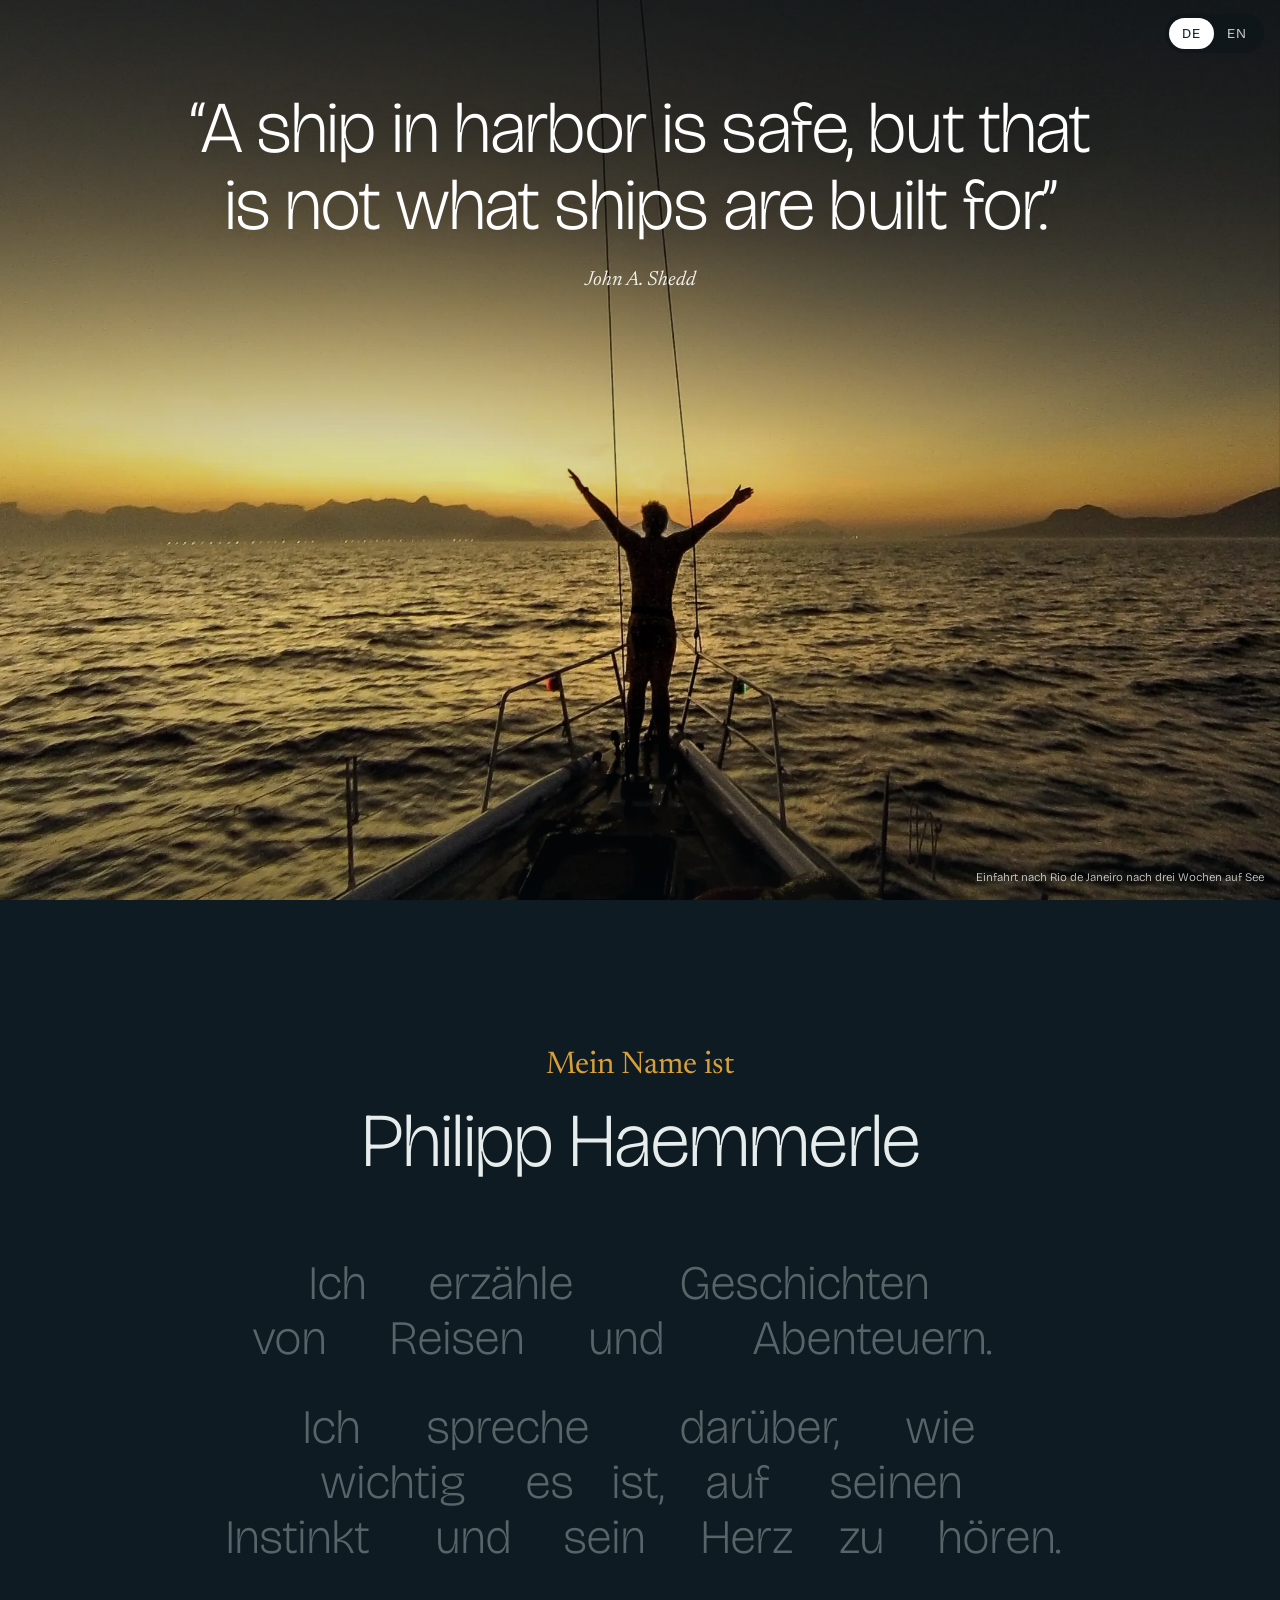
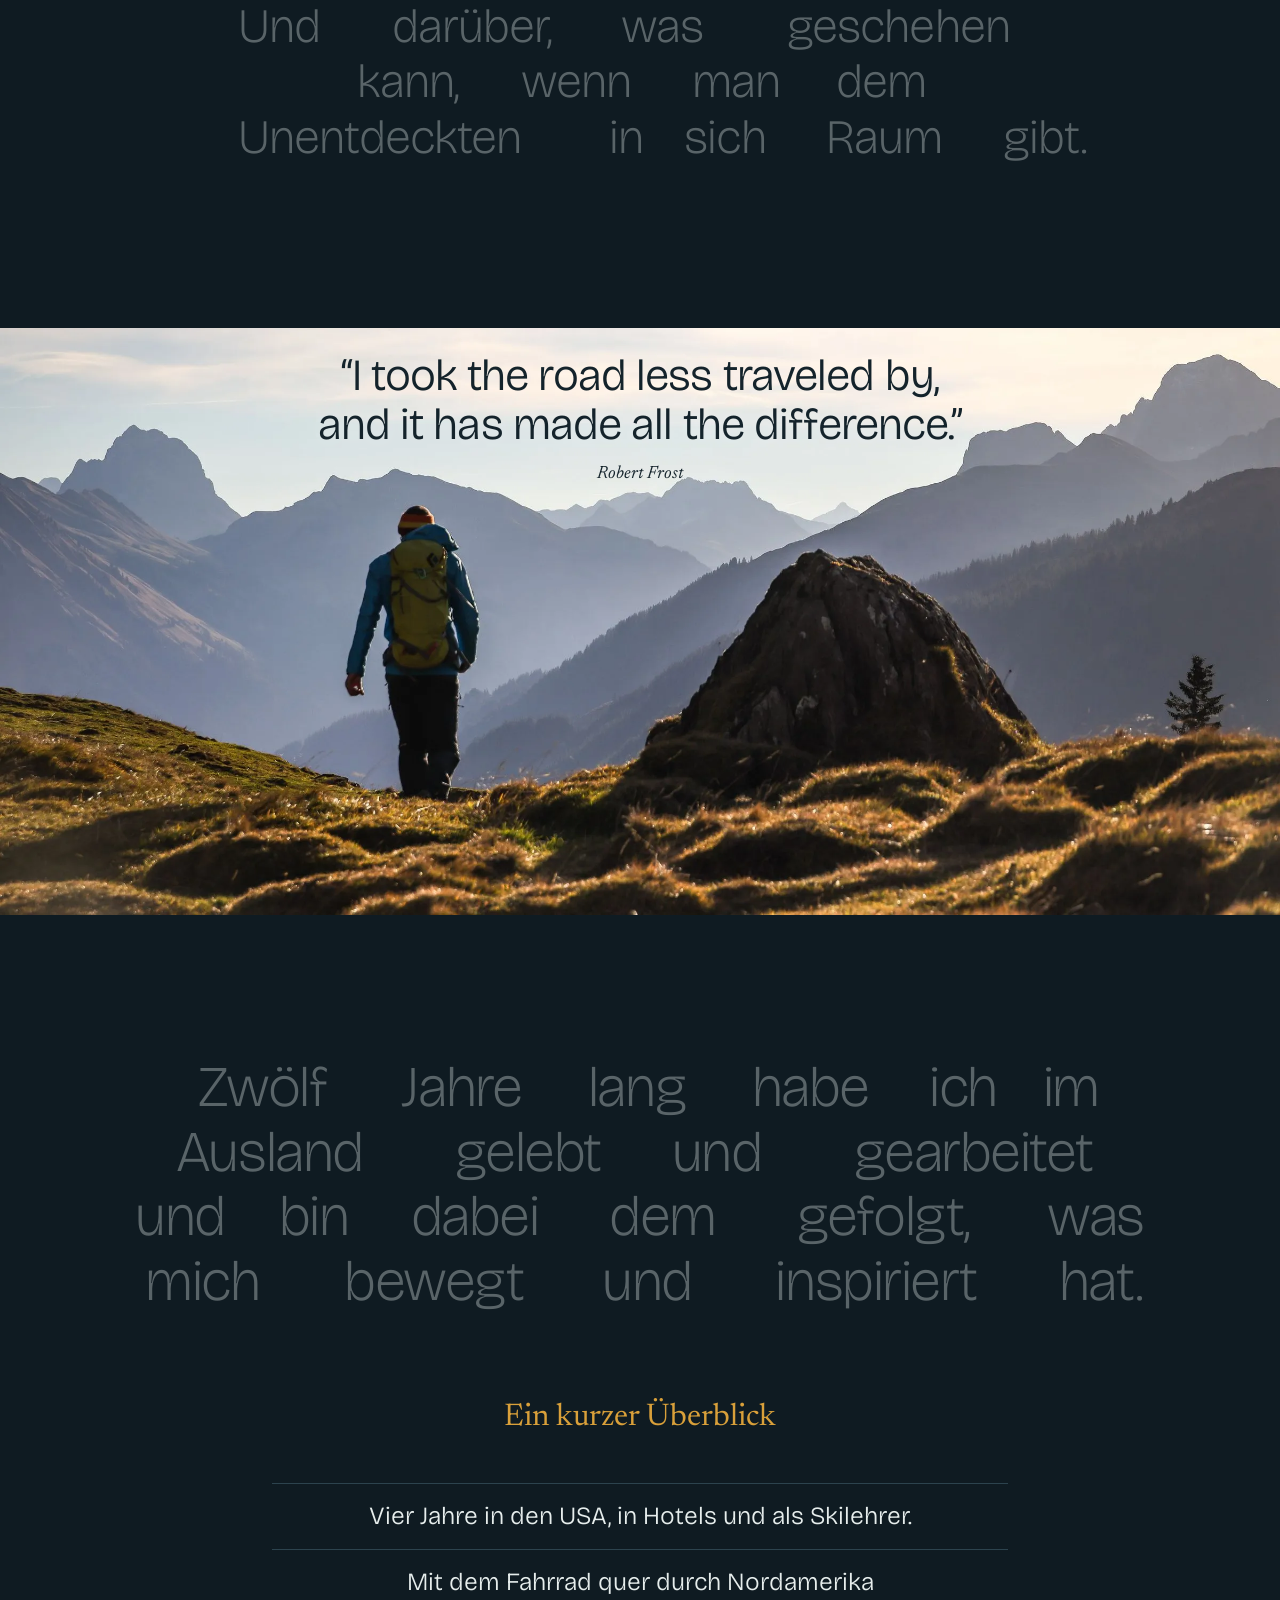
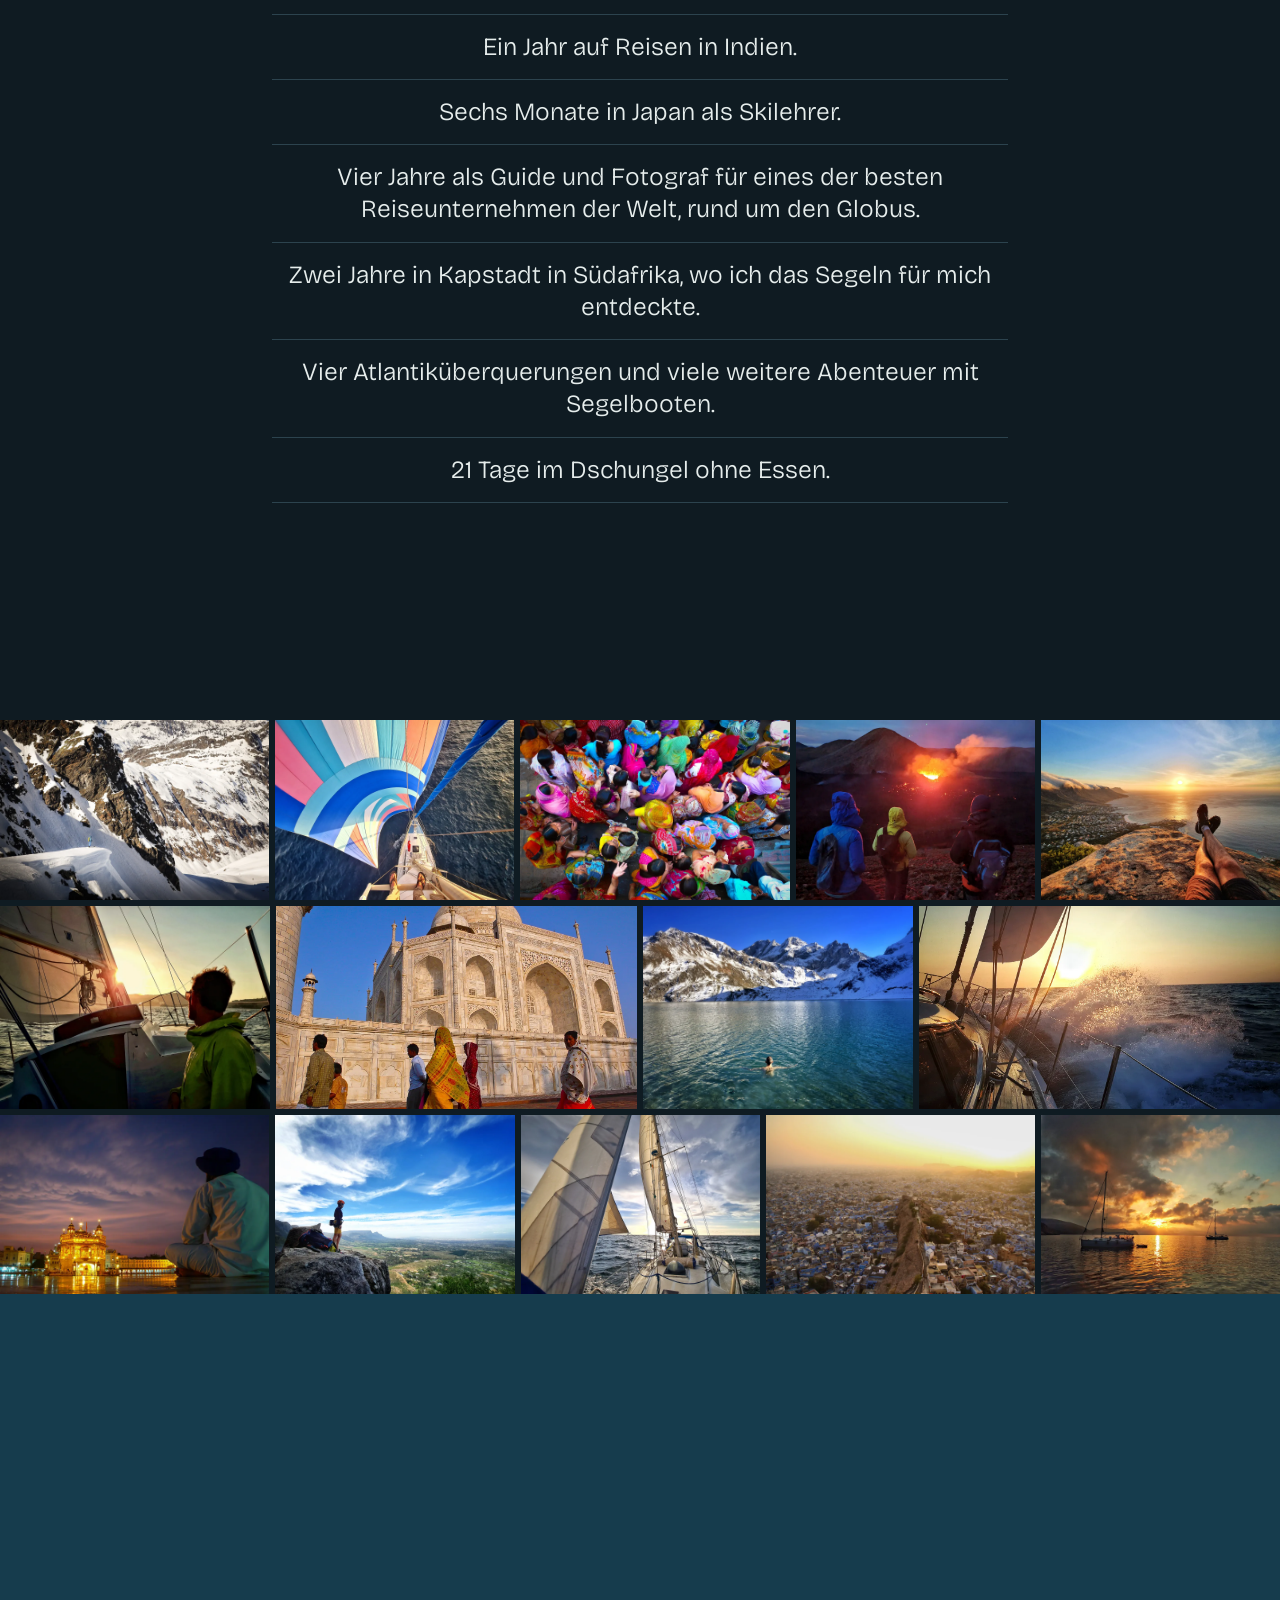
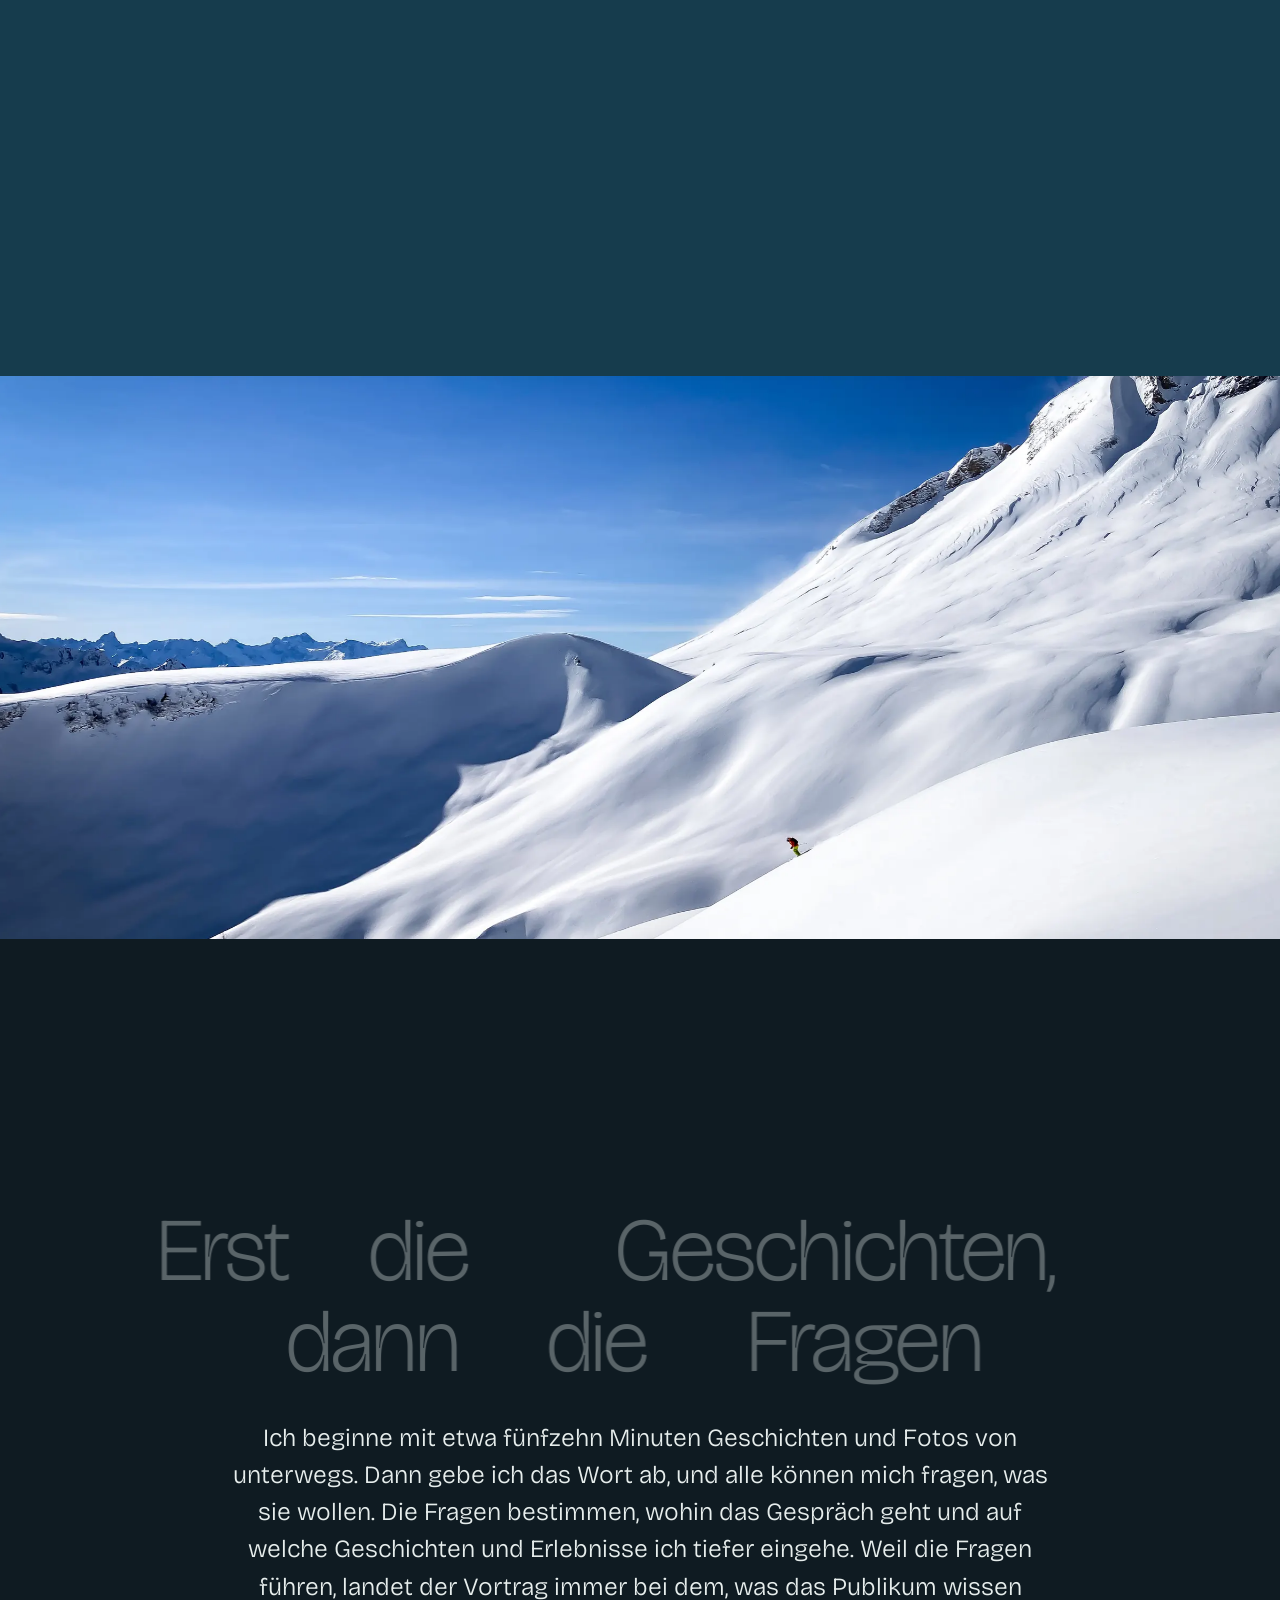
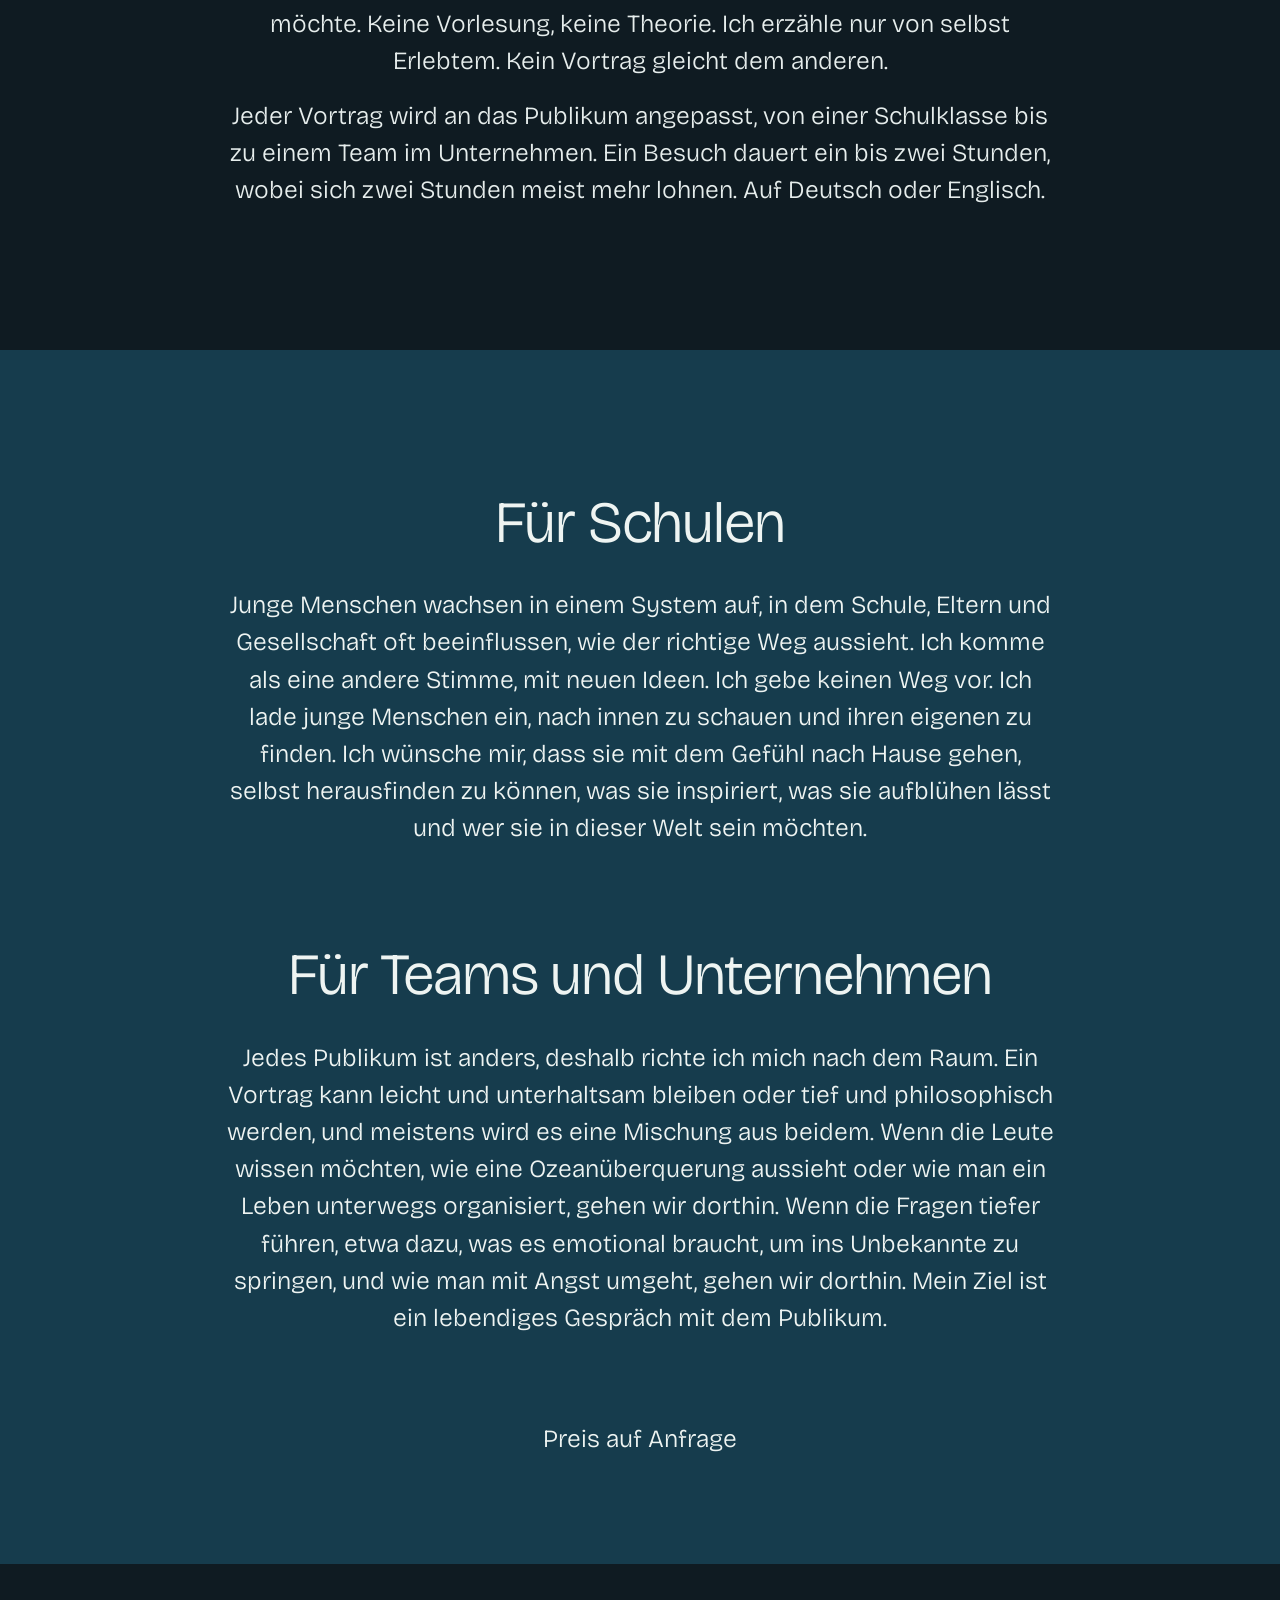
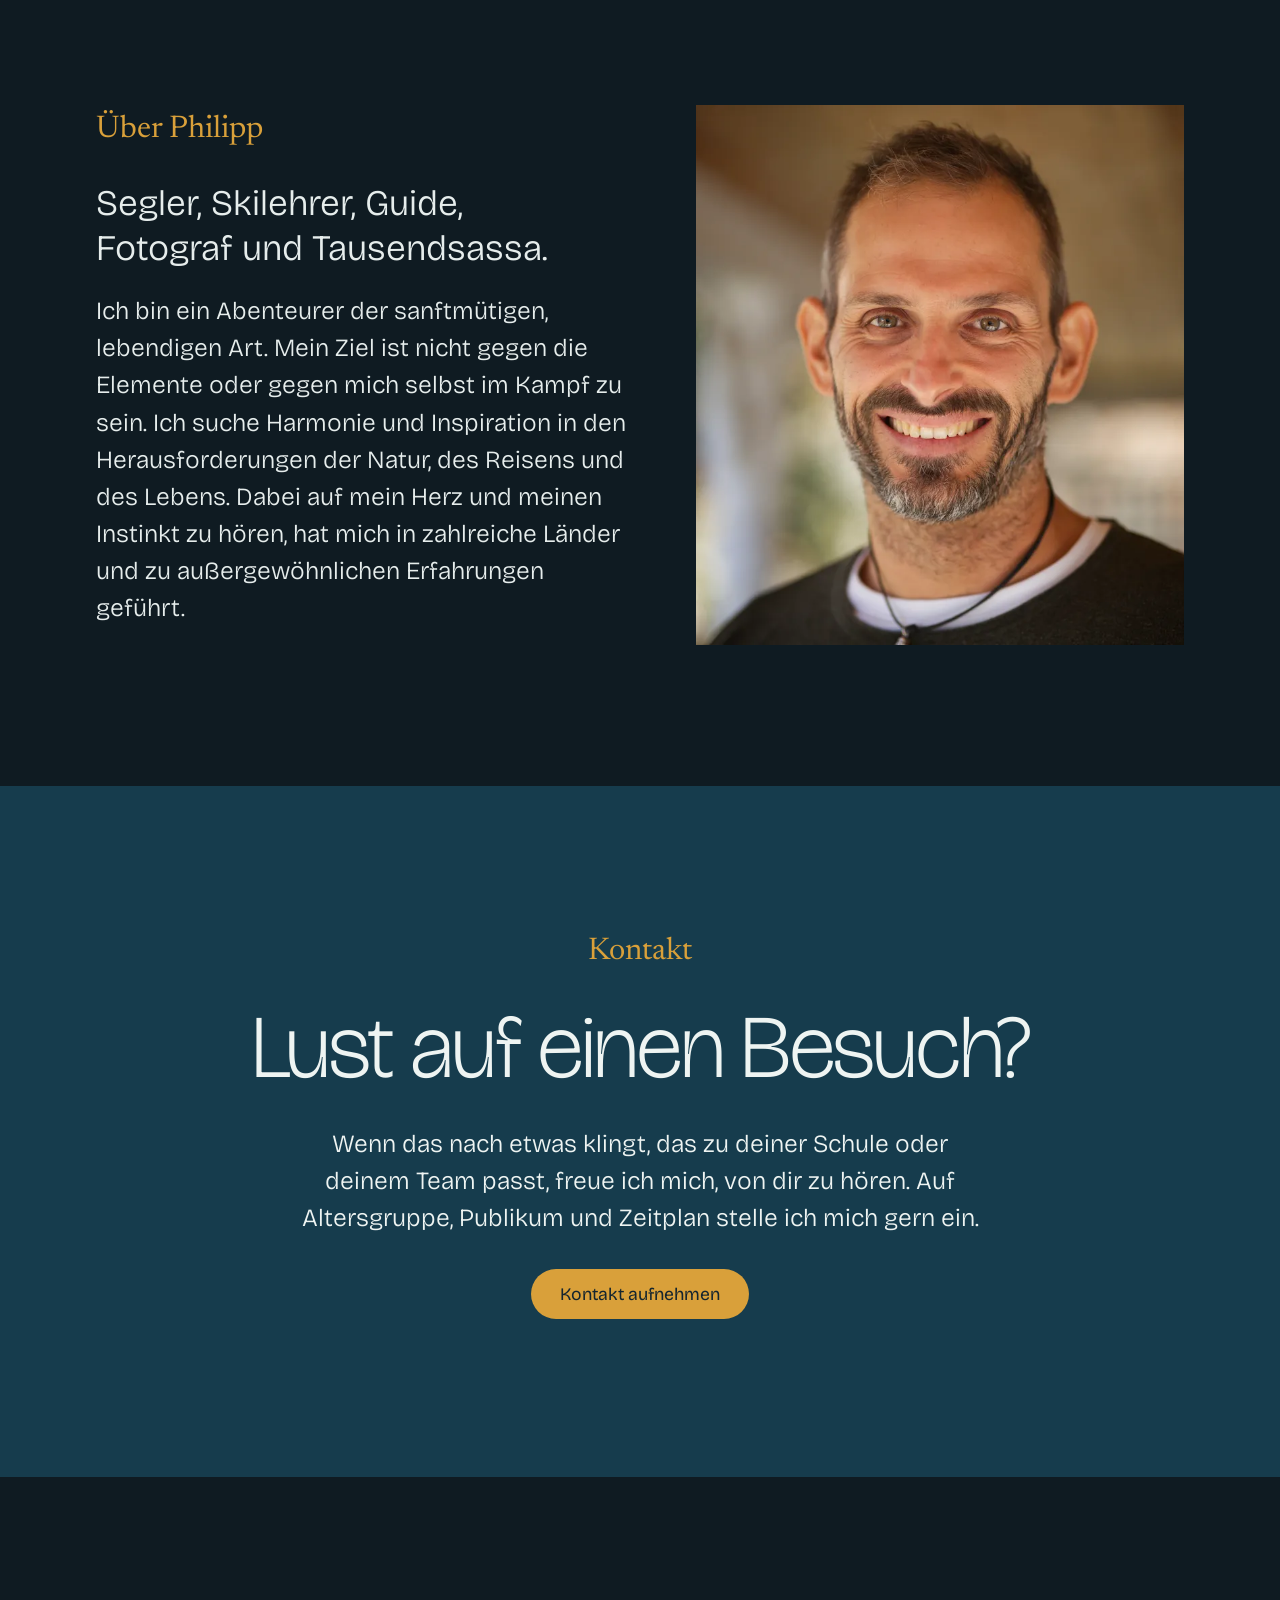
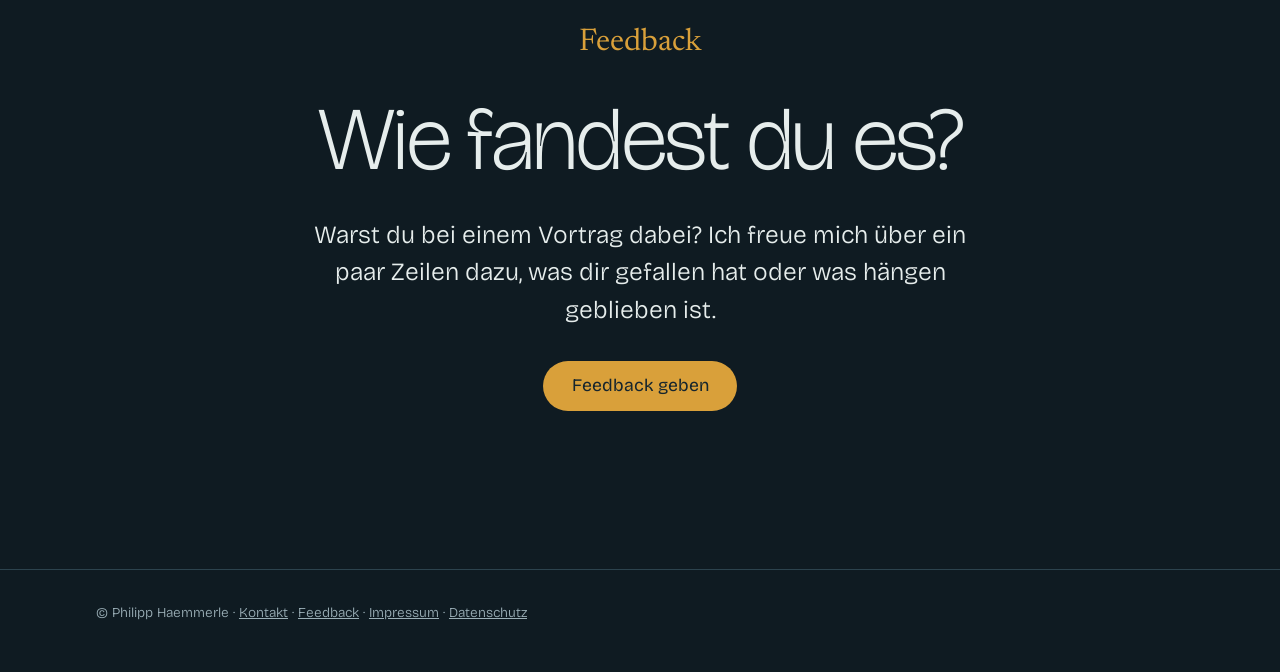
==== commit f871d1a3: "Switch to the original look: Bricolage Grotesque font (all other changes stay) Co-Authored-By: Claud" ====
--- a/index.html
+++ b/index.html
@@ -20,6 +20,7 @@
 <link rel="stylesheet" href="fonts/fonts.css">
 <link rel="preload" as="image" type="image/webp" imagesrcset="images/sailing-rio-1200.webp 1200w, images/sailing-rio-2400.webp 2400w" imagesizes="100vw">
 <link rel="stylesheet" href="styles.css">
+<link rel="stylesheet" href="looks/original.css">
 </head>
 <body>
 
--- a/styles.css
+++ b/styles.css
@@ -1,4 +1,6 @@
 :root {
+  /* NEW LOOK (DM Sans) is built into this file. The original look (Bricolage) is looks/original.css: see the note there. */
+  /* Line heights were opened up about 10% (headings) and 7% (text) for DM Sans (Phil, 2026-11-10) */
   /* The site always uses its dark palette, whatever the device's light/dark setting */
   --paper: #0F1B22;
   --ink: #E6EDEC;
@@ -28,7 +30,7 @@
   font-family: var(--font-sans);
   font-weight: 300;
   font-size: 1.2rem;
-  line-height: 1.6;
+  line-height: 1.71;
   -webkit-font-smoothing: antialiased;
   overflow-x: hidden;
 }
@@ -46,7 +48,7 @@
   font-family: var(--font-sans);
   font-weight: 200;
   font-size: clamp(2.6rem, 7vw, 5.6rem);
-  line-height: 1.02;
+  line-height: 1.12;
   letter-spacing: -0.03em;
   text-wrap: balance;
   margin: 0 0 2rem;
@@ -56,7 +58,7 @@
   font-weight: 300;
   font-size: clamp(1.8rem, 3.6vw, 2.6rem);
   letter-spacing: -0.02em;
-  line-height: 1.1;
+  line-height: 1.21;
   margin: 0 0 1rem;
 }
 .audience h3 { font-size: clamp(2.45rem, 5vw, 3.65rem); margin-bottom: clamp(1.4rem, 2.6vw, 2rem); }
@@ -140,8 +142,8 @@
 .hero blockquote p {
   font-family: var(--font-sans);
   font-weight: 200;
-  font-size: clamp(2.2rem, 5.95vw, 5.1rem);   /* a bit bigger than before on wider screens (Phil, 2026-11-10); phones keep their size so the lines break as before */
-  line-height: 1.06;
+  font-size: clamp(2.2rem, 5.7vw, 4.9rem);   /* a bit bigger than before on wider screens (Phil, 2026-11-10); phones keep their size so the lines break as before */
+  line-height: 1.17;
   letter-spacing: -0.025em;
   max-width: 13.3em;   /* was 22ch in Bricolage; em keeps the line length when the font changes */
   margin: 0 auto 1.2rem;
@@ -169,8 +171,8 @@
 /* Intro */
 .intro-section .name {
   font-weight: 200;
-  font-size: clamp(2.4rem, 6.2vw, 5rem);
-  line-height: 1.12;
+  font-size: clamp(2.4rem, 5.95vw, 4.8rem);
+  line-height: 1.23;
   letter-spacing: -0.025em;
   max-width: 14.7em;
   text-wrap: balance;
@@ -182,7 +184,7 @@
 .intro-section .lines p {
   font-weight: 200;
   font-size: clamp(1.7rem, 4vw, 3rem);
-  line-height: 1.15;
+  line-height: 1.26;
   letter-spacing: -0.02em;
   max-width: 16.2em;
   margin: 0 auto 1.4rem;
@@ -196,7 +198,7 @@
   font-size: 0.95rem;
   color: var(--muted);
   margin-top: 0.7rem;
-  line-height: 1.4;
+  line-height: 1.5;
 }
 
 /* Full-width photo, shown whole */
@@ -210,7 +212,7 @@
 }
 .band-quote p {
   font-family: var(--font-sans); font-weight: 300;
-  font-size: clamp(1.3rem, 3.6vw, 3.05rem); line-height: 1.1; letter-spacing: -0.02em;
+  font-size: clamp(1.3rem, 3.48vw, 2.95rem); line-height: 1.21; letter-spacing: -0.02em;
   max-width: 16.1em; margin: 0 auto 0.5rem; text-wrap: balance;
   text-shadow: 0 1px 18px rgba(255, 255, 255, 0.35);
 }
@@ -230,10 +232,10 @@
 /* Question set into the bright snow, bottom right */
 .band-question {
   position: absolute; z-index: 1; margin: 0;
-  left: max(16px, 4vw); top: 4%; max-width: min(66%, 50rem);
+  left: max(16px, 4vw); top: 3%; max-width: min(60%, 44rem);
   text-align: left; color: #fff; text-shadow: 0 1px 20px rgba(10, 40, 90, 0.25);
   font-family: var(--font-sans); font-weight: 200;
-  font-size: clamp(1.3rem, 3.8vw, 3.35rem); line-height: 1.08; letter-spacing: -0.025em;
+  font-size: clamp(1.15rem, 3.4vw, 3rem); line-height: 1.08; letter-spacing: -0.025em;   /* size and place as on the live site (Phil, 2026-11-10) */
   text-wrap: balance;
 }
 .band-question p { margin: 0; white-space: nowrap; }   /* lines break only where the HTML says */
@@ -257,7 +259,7 @@
 .opener {
   font-weight: 200;
   font-size: clamp(1.9rem, 4.6vw, 3.6rem);
-  line-height: 1.12;
+  line-height: 1.23;
   letter-spacing: -0.025em;
   max-width: 16em;
   text-wrap: balance;
@@ -269,7 +271,7 @@
 .places li {
   font-weight: 300;
   font-size: clamp(1.2rem, 2.4vw, 1.55rem);
-  line-height: 1.3;
+  line-height: 1.39;
   padding-block: 1rem;
   border-top: 1px solid var(--rule);
 }
@@ -312,7 +314,7 @@
 .found, .tint { background: var(--sea); color: var(--sea-ink); }
 .tint { --ink: var(--sea-ink); --muted: #B9CACE; --rule: rgba(238, 244, 242, 0.25); }
 .found .wrap { text-align: center; }
-.found p { font-size: clamp(1.2rem, 2.4vw, 1.55rem); line-height: 1.5; max-width: 52rem; margin-left: auto; margin-right: auto; }
+.found p { font-size: clamp(1.2rem, 2.4vw, 1.55rem); line-height: 1.6; max-width: 52rem; margin-left: auto; margin-right: auto; }
 .found .found-title { margin-left: auto; margin-right: auto; max-width: none; }
 
 /* Headings and text centred, in a comfortable column */
@@ -321,8 +323,8 @@
 .audience p.price { margin-top: 3.4em; }
 .audiences { padding-bottom: clamp(3rem, 7vw, 5.5rem); }   /* less room after "Price on request" */
 /* Same reading size as "What I've found" */
-.format .wrap > div[lang] p, .audience p, .about-grid p:not(.label):not(.roles) { font-size: clamp(1.2rem, 2.4vw, 1.55rem); line-height: 1.5; }
-.found .found-title { font-weight: 200; font-size: clamp(1.9rem, 4.6vw, 3.6rem); line-height: 1.12; letter-spacing: -0.025em; margin: 0 0 clamp(2.6rem, 5vw, 3.6rem); color: var(--sea-ink); }
+.format .wrap > div[lang] p, .audience p, .about-grid p:not(.label):not(.roles) { font-size: clamp(1.2rem, 2.4vw, 1.55rem); line-height: 1.6; }
+.found .found-title { font-weight: 200; font-size: clamp(1.9rem, 4.6vw, 3.6rem); line-height: 1.23; letter-spacing: -0.025em; margin: 0 0 clamp(2.6rem, 5vw, 3.6rem); color: var(--sea-ink); }
 
 /* Schools, then companies */
 .audience + .audience { margin-top: clamp(3.5rem, 8vw, 6rem); }
@@ -338,13 +340,14 @@
   .about-grid figure picture { position: absolute; inset: 0; display: block; }
   .about-grid figure img { width: 100%; height: 100%; object-fit: cover; object-position: 55% 35%; }
 }
-.about-grid .roles { font-weight: 300; font-size: clamp(1.6rem, 3.2vw, 2.2rem); line-height: 1.25; margin-bottom: 1.4rem; }
+.about-grid .roles { font-weight: 300; font-size: clamp(1.6rem, 3.2vw, 2.25rem); line-height: 1.34; margin-bottom: 1.4rem; }
+@media (min-width: 1000px) { .about-grid .roles { white-space: nowrap; } }   /* lines are set by the <br>; the second line may fill the column without wrapping again */
 @media (max-width: 720px) { .about-grid { grid-template-columns: minmax(0, 1fr); } }
 
 /* Contact */
 .contact:not(.tint) { border-top: 1px solid var(--rule); }
 /* Contact and feedback: centred, same reading size as About */
-.contact p:not(.label), .feedback-section p:not(.label) { font-size: clamp(1.2rem, 2.4vw, 1.55rem); line-height: 1.5; max-width: 44rem; }
+.contact p:not(.label), .feedback-section p:not(.label) { font-size: clamp(1.2rem, 2.4vw, 1.55rem); line-height: 1.6; max-width: 44rem; }
 .contact .form { margin-inline: auto; text-align: left; }
 .contact .form p { font-size: inherit; max-width: none; }
 .contact .form .form-note { font-size: 0.85rem; }
@@ -427,6 +430,18 @@
 /* Simple pages (feedback, thanks) */
 .page { min-height: 100svh; padding-top: clamp(5rem, 12vh, 8rem); }
 .page .back { font-size: 1rem; color: var(--muted); }
+/* Back to the home page, top left (feedback page), mirrors the language switch */
+.home-link {
+  position: fixed; z-index: 10;
+  top: max(14px, env(safe-area-inset-top, 0px));
+  left: max(16px, env(safe-area-inset-left, 0px));
+  display: inline-flex; align-items: center; gap: 0.3rem;
+  padding: 0.45rem 0.9rem 0.45rem 0.6rem; border-radius: 999px;
+  background: rgba(10, 20, 26, 0.45); backdrop-filter: blur(8px); -webkit-backdrop-filter: blur(8px);
+  color: var(--ink); text-decoration: none; font-size: 0.9rem;
+}
+.home-link:hover, .home-link:focus-visible { background: rgba(10, 20, 26, 0.75); }
+.home-link:focus-visible { outline: 2px solid var(--saffron); outline-offset: 2px; }
 
 /* Gallery lightbox */
 .gallery-wide picture { cursor: zoom-in; display: block; }
@@ -465,7 +480,7 @@
   .hero .caption { font-size: 0.5rem; opacity: 0.55; bottom: 8px; }
   /* On narrow screens the bottom-left is bright snow, so the caption moves into the blue sky */
   .band-inner-caption { top: 12px; bottom: auto; font-size: 0.75rem; }
-  .band-question { top: 5%; max-width: 76%; font-size: 1.08rem; }
+  .band-question { top: 7%; max-width: 70%; font-size: 0.98rem; }
   /* Phones: trim sky off the top so the question sits just above the mountains */
   .band-parallax { min-height: 12.5rem; }
   .band-parallax picture img { object-position: 50% 100%; }
@@ -474,7 +489,7 @@
 /* Legal pages */
 .legal .wrap { max-width: 44rem; }
 .legal h3 { font-size: 1.05rem; font-weight: 400; margin: 2.2rem 0 0.5rem; }
-.legal p { line-height: 1.6; }
+.legal p { line-height: 1.71; }
 .legal .note { font-size: 0.9rem; color: var(--muted); }
 .legal a { overflow-wrap: anywhere; }
 mark.todo { background: #ffe9a8; color: #5a4300; padding: 0 0.25em; border-radius: 3px; }
--- a/looks/original.css
+++ b/looks/original.css
@@ -0,0 +1,125 @@
+/* ORIGINAL LOOK: the font as it was before 2026-11-10 (Bricolage Grotesque with its own spacing).
+   All of the other 2026-11-10 changes stay.
+   Switch on:  add  <link rel="stylesheet" href="looks/original.css">  right after styles.css on every page.
+   Switch off: remove that line again (the "new look", DM Sans, is built into styles.css). */
+/* vietnamese */
+@font-face {
+  font-family: 'Bricolage Grotesque';
+  font-style: normal;
+  font-weight: 200;
+  font-stretch: 100%;
+  font-display: swap;
+  src: url(../fonts/bricolagegrotesque-GHInHEVA.woff2) format('woff2');
+  unicode-range: U+0102-0103, U+0110-0111, U+0128-0129, U+0168-0169, U+01A0-01A1, U+01AF-01B0, U+0300-0301, U+0303-0304, U+0308-0309, U+0323, U+0329, U+1EA0-1EF9, U+20AB;
+}
+/* latin-ext */
+@font-face {
+  font-family: 'Bricolage Grotesque';
+  font-style: normal;
+  font-weight: 200;
+  font-stretch: 100%;
+  font-display: swap;
+  src: url(../fonts/bricolagegrotesque-GGInHEVA.woff2) format('woff2');
+  unicode-range: U+0100-02BA, U+02BD-02C5, U+02C7-02CC, U+02CE-02D7, U+02DD-02FF, U+0304, U+0308, U+0329, U+1D00-1DBF, U+1E00-1E9F, U+1EF2-1EFF, U+2020, U+20A0-20AB, U+20AD-20C4, U+2113, U+2C60-2C7F, U+A720-A7FF;
+}
+/* latin */
+@font-face {
+  font-family: 'Bricolage Grotesque';
+  font-style: normal;
+  font-weight: 200;
+  font-stretch: 100%;
+  font-display: swap;
+  src: url(../fonts/bricolagegrotesque-BMlGIInE.woff2) format('woff2');
+  unicode-range: U+0000-00FF, U+0131, U+0152-0153, U+02BB-02BC, U+02C6, U+02DA, U+02DC, U+0304, U+0308, U+0329, U+2000-206F, U+20AC, U+2122, U+2191, U+2193, U+2212, U+2215, U+FEFF, U+FFFD;
+}
+/* vietnamese */
+@font-face {
+  font-family: 'Bricolage Grotesque';
+  font-style: normal;
+  font-weight: 300;
+  font-stretch: 100%;
+  font-display: swap;
+  src: url(../fonts/bricolagegrotesque-GHInHEVA.woff2) format('woff2');
+  unicode-range: U+0102-0103, U+0110-0111, U+0128-0129, U+0168-0169, U+01A0-01A1, U+01AF-01B0, U+0300-0301, U+0303-0304, U+0308-0309, U+0323, U+0329, U+1EA0-1EF9, U+20AB;
+}
+/* latin-ext */
+@font-face {
+  font-family: 'Bricolage Grotesque';
+  font-style: normal;
+  font-weight: 300;
+  font-stretch: 100%;
+  font-display: swap;
+  src: url(../fonts/bricolagegrotesque-GGInHEVA.woff2) format('woff2');
+  unicode-range: U+0100-02BA, U+02BD-02C5, U+02C7-02CC, U+02CE-02D7, U+02DD-02FF, U+0304, U+0308, U+0329, U+1D00-1DBF, U+1E00-1E9F, U+1EF2-1EFF, U+2020, U+20A0-20AB, U+20AD-20C4, U+2113, U+2C60-2C7F, U+A720-A7FF;
+}
+/* latin */
+@font-face {
+  font-family: 'Bricolage Grotesque';
+  font-style: normal;
+  font-weight: 300;
+  font-stretch: 100%;
+  font-display: swap;
+  src: url(../fonts/bricolagegrotesque-BMlGIInE.woff2) format('woff2');
+  unicode-range: U+0000-00FF, U+0131, U+0152-0153, U+02BB-02BC, U+02C6, U+02DA, U+02DC, U+0304, U+0308, U+0329, U+2000-206F, U+20AC, U+2122, U+2191, U+2193, U+2212, U+2215, U+FEFF, U+FFFD;
+}
+/* vietnamese */
+@font-face {
+  font-family: 'Bricolage Grotesque';
+  font-style: normal;
+  font-weight: 400;
+  font-stretch: 100%;
+  font-display: swap;
+  src: url(../fonts/bricolagegrotesque-GHInHEVA.woff2) format('woff2');
+  unicode-range: U+0102-0103, U+0110-0111, U+0128-0129, U+0168-0169, U+01A0-01A1, U+01AF-01B0, U+0300-0301, U+0303-0304, U+0308-0309, U+0323, U+0329, U+1EA0-1EF9, U+20AB;
+}
+/* latin-ext */
+@font-face {
+  font-family: 'Bricolage Grotesque';
+  font-style: normal;
+  font-weight: 400;
+  font-stretch: 100%;
+  font-display: swap;
+  src: url(../fonts/bricolagegrotesque-GGInHEVA.woff2) format('woff2');
+  unicode-range: U+0100-02BA, U+02BD-02C5, U+02C7-02CC, U+02CE-02D7, U+02DD-02FF, U+0304, U+0308, U+0329, U+1D00-1DBF, U+1E00-1E9F, U+1EF2-1EFF, U+2020, U+20A0-20AB, U+20AD-20C4, U+2113, U+2C60-2C7F, U+A720-A7FF;
+}
+/* latin */
+@font-face {
+  font-family: 'Bricolage Grotesque';
+  font-style: normal;
+  font-weight: 400;
+  font-stretch: 100%;
+  font-display: swap;
+  src: url(../fonts/bricolagegrotesque-BMlGIInE.woff2) format('woff2');
+  unicode-range: U+0000-00FF, U+0131, U+0152-0153, U+02BB-02BC, U+02C6, U+02DA, U+02DC, U+0304, U+0308, U+0329, U+2000-206F, U+20AC, U+2122, U+2191, U+2193, U+2212, U+2215, U+FEFF, U+FFFD;
+}
+
+
+:root {
+  --font-sans: "Bricolage Grotesque", "Helvetica Neue", Arial, sans-serif;
+  --font-display: var(--font-sans);
+  --font-snug: var(--font-sans);
+}
+
+/* Bricolage's own line spacing */
+body { line-height: 1.6; }
+h2 { line-height: 1.02; }
+h3 { line-height: 1.1; }
+.hero blockquote p { line-height: 1.06; }
+.intro-section .name { line-height: 1.12; }
+.intro-section .lines p { line-height: 1.15; }
+figcaption { line-height: 1.4; }
+.band-quote p { line-height: 1.1; }
+.band-question { line-height: 1.08; }
+.opener { line-height: 1.12; }
+.places li { line-height: 1.3; }
+.found p, .format .wrap > div[lang] p, .audience p, .about-grid p:not(.label):not(.roles),
+.contact p:not(.label), .feedback-section p:not(.label) { line-height: 1.5; }
+.found .found-title { line-height: 1.12; }
+.about-grid .roles { line-height: 1.25; }
+.legal p { line-height: 1.6; }
+
+/* Bricolage's own letter spacing */
+h2 { letter-spacing: -0.03em; }
+.hero blockquote p, .intro-section .name, .opener, .found .found-title, .band-question { letter-spacing: -0.025em; }
+.intro-section .lines p { letter-spacing: -0.02em; }
+@media (max-width: 370px) { .intro-section .lines p { letter-spacing: -0.02em; } }
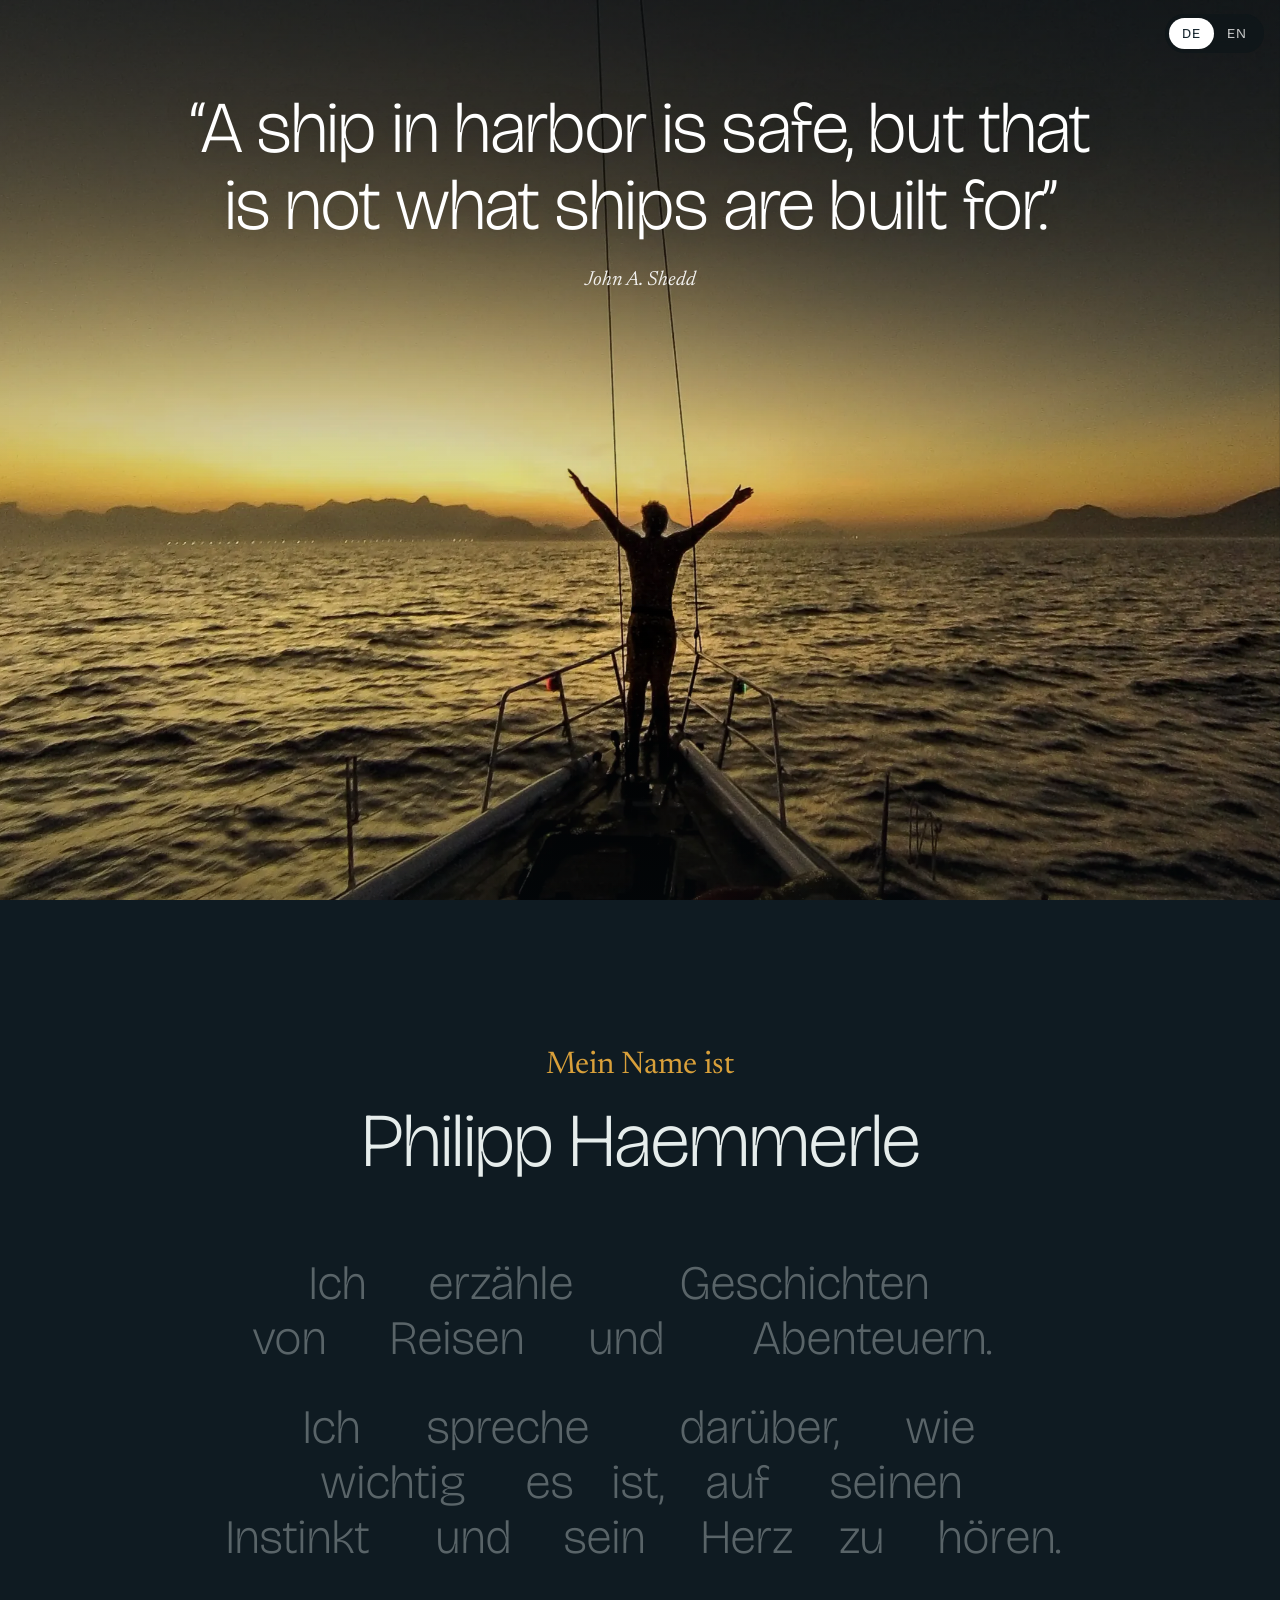
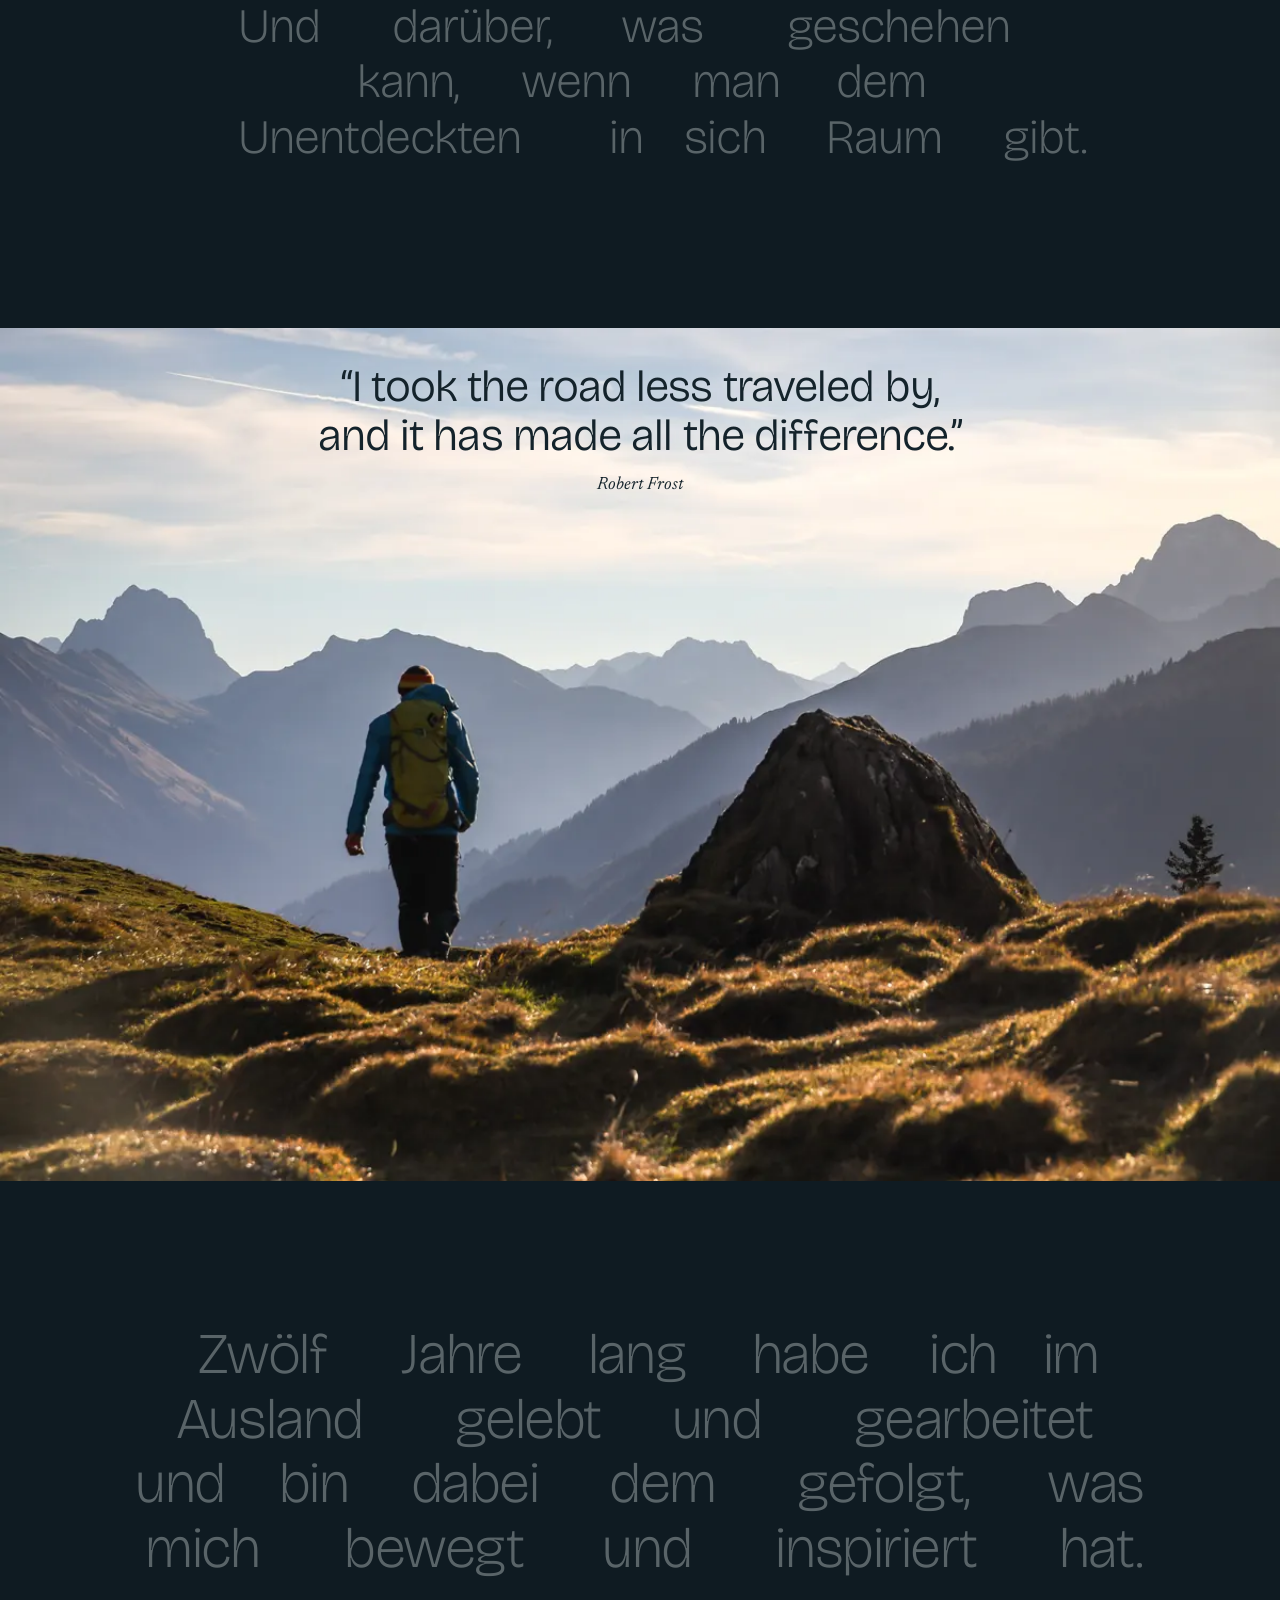
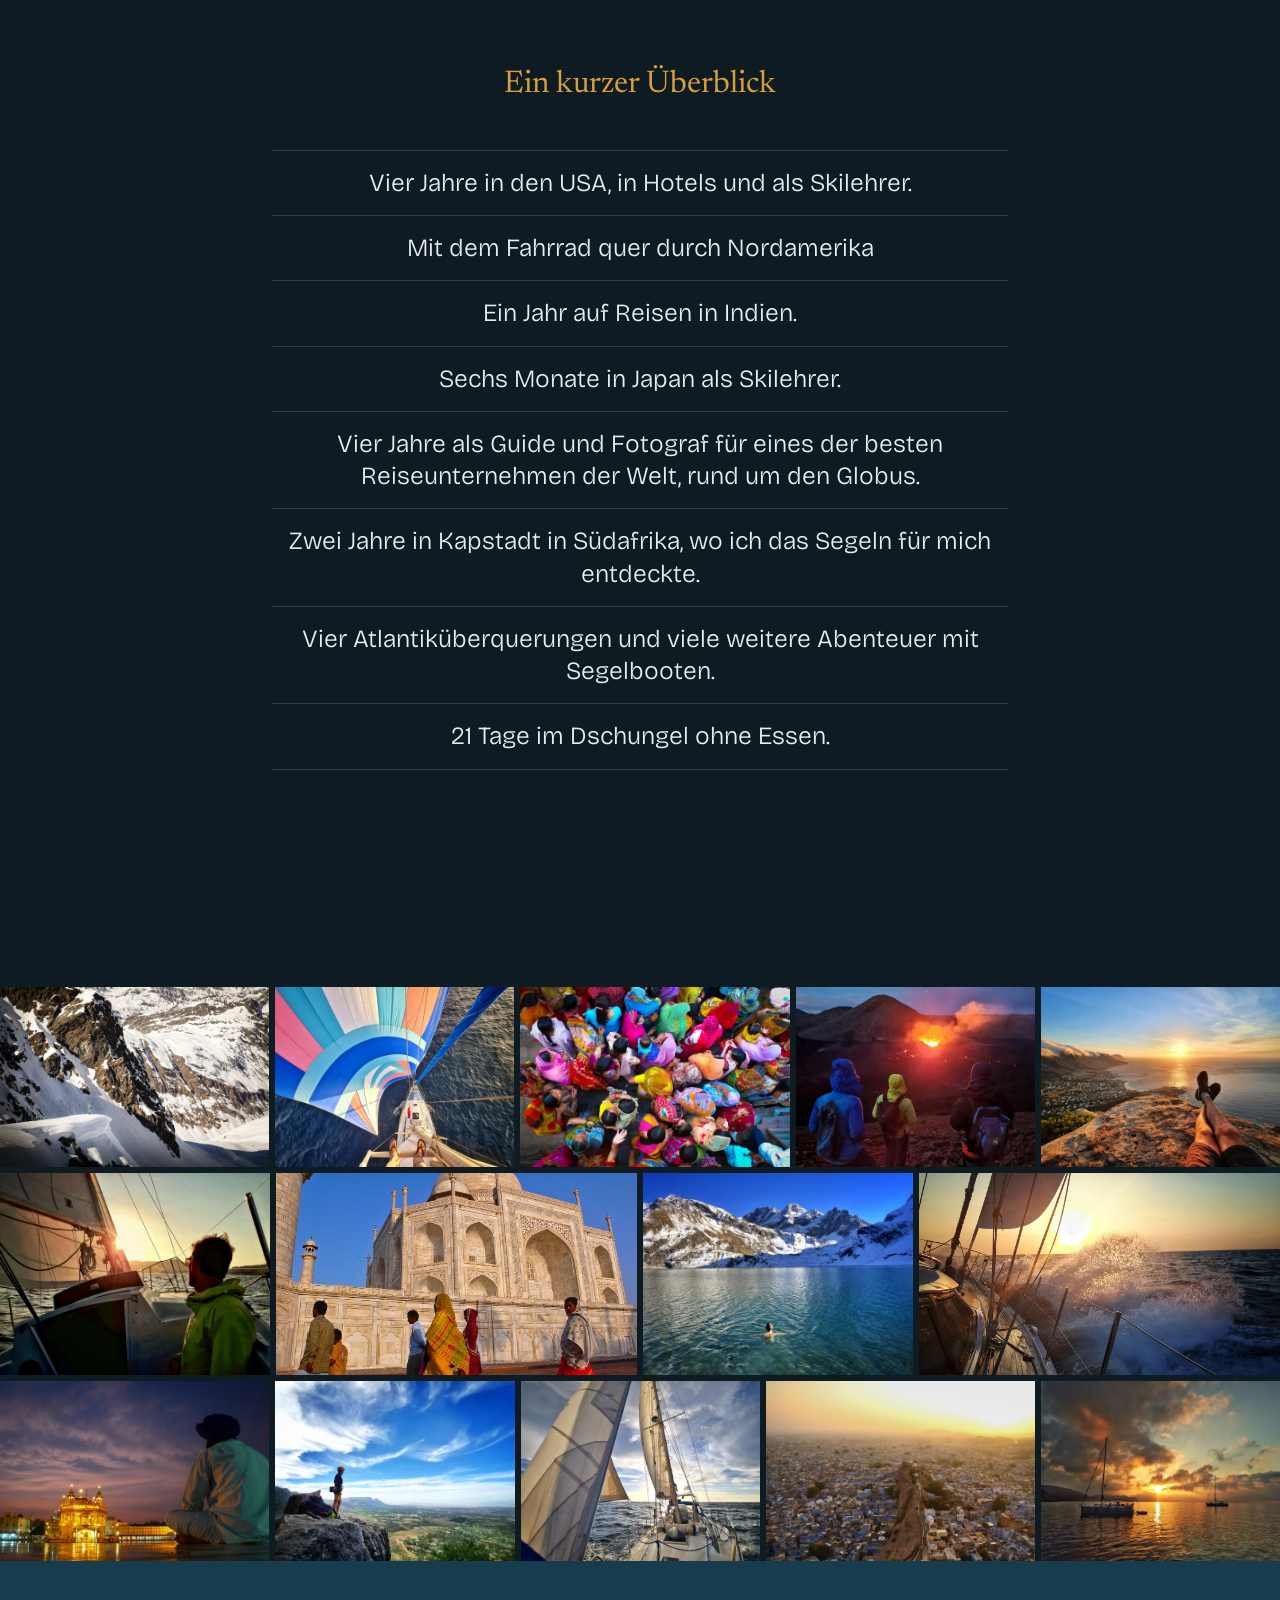
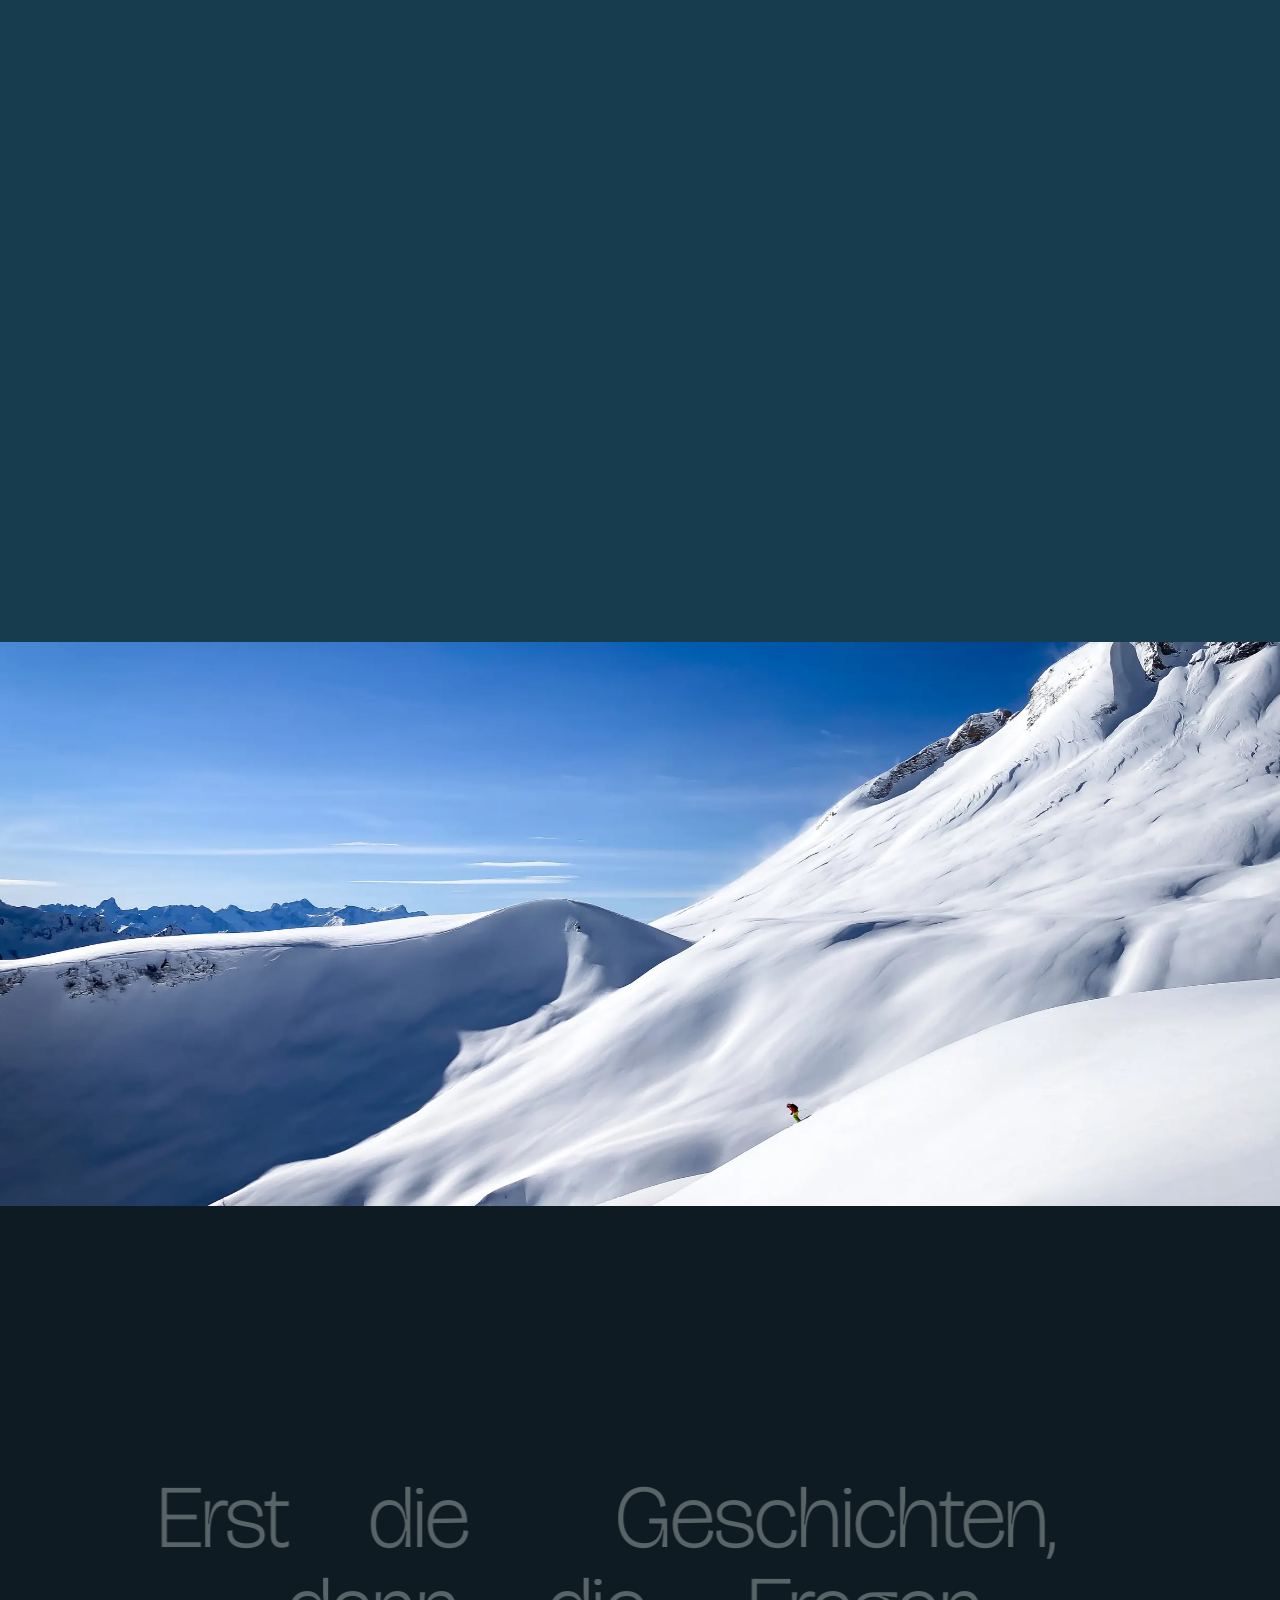
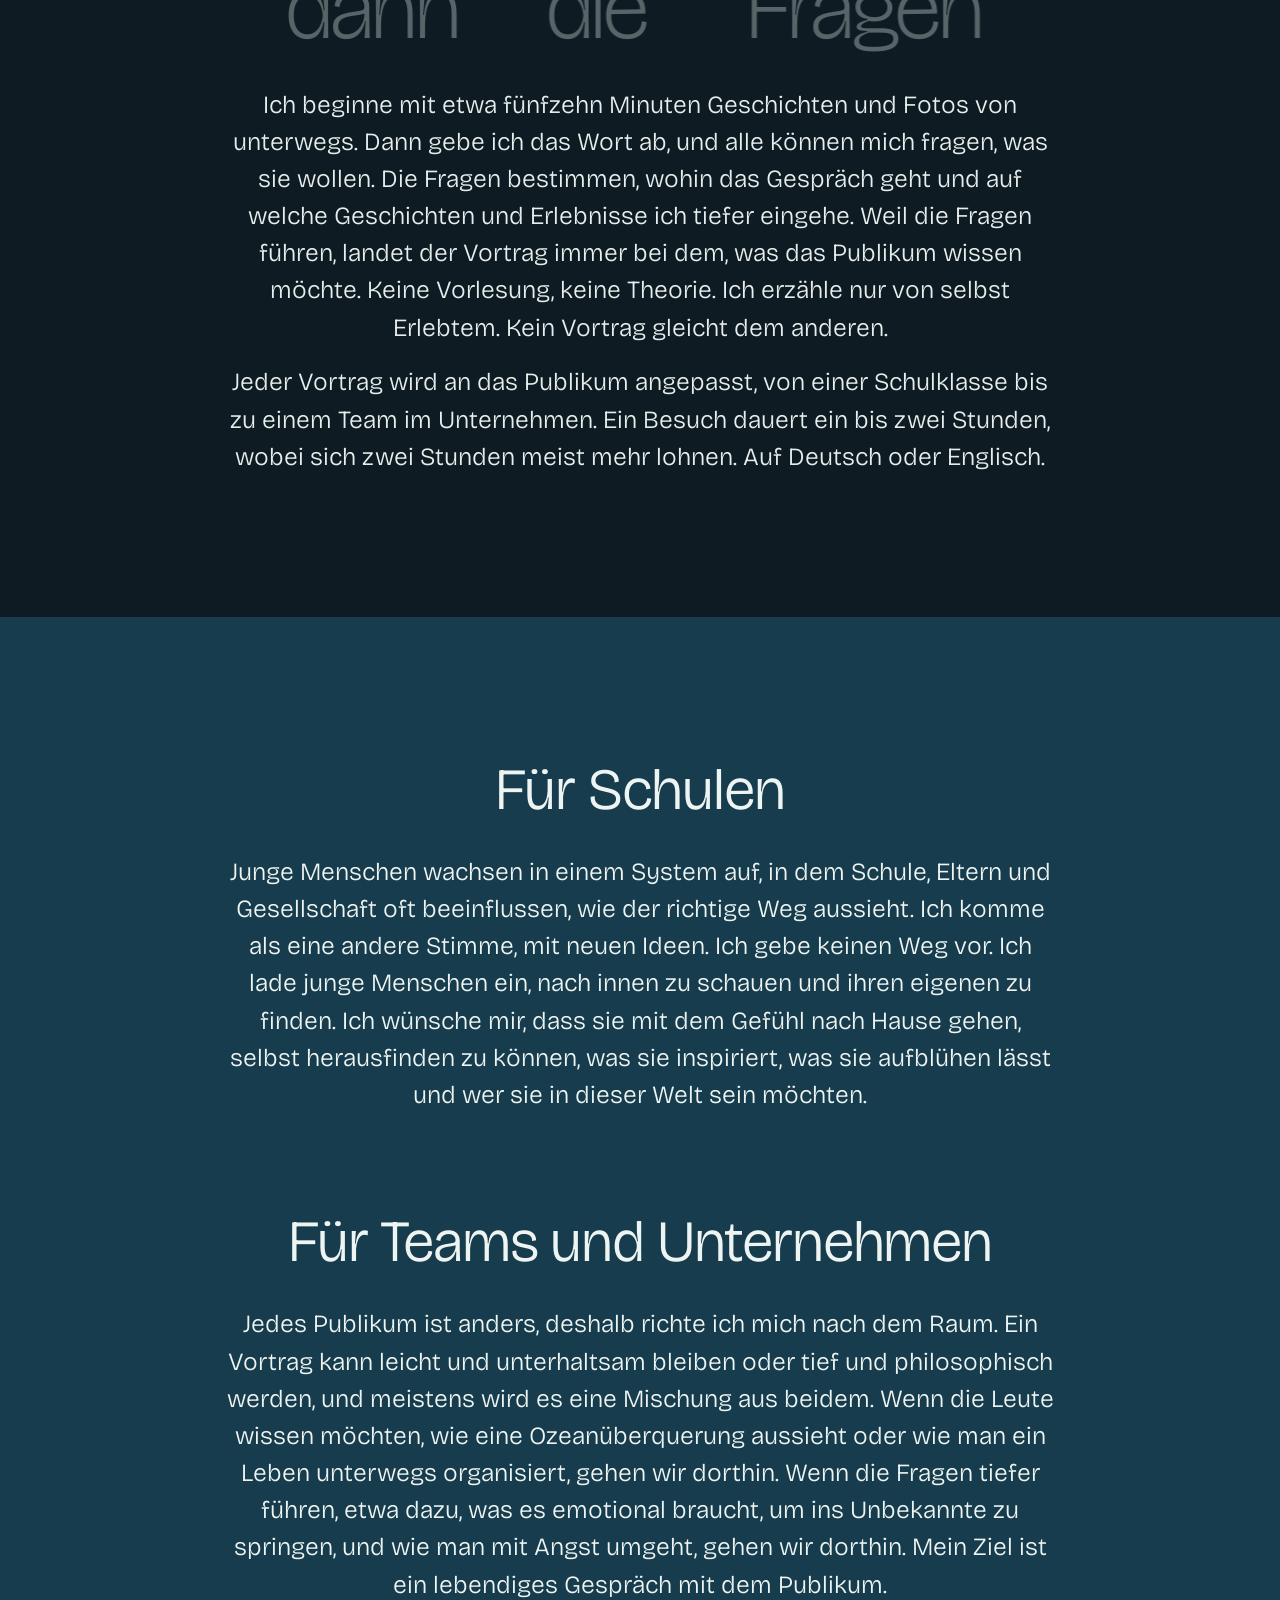
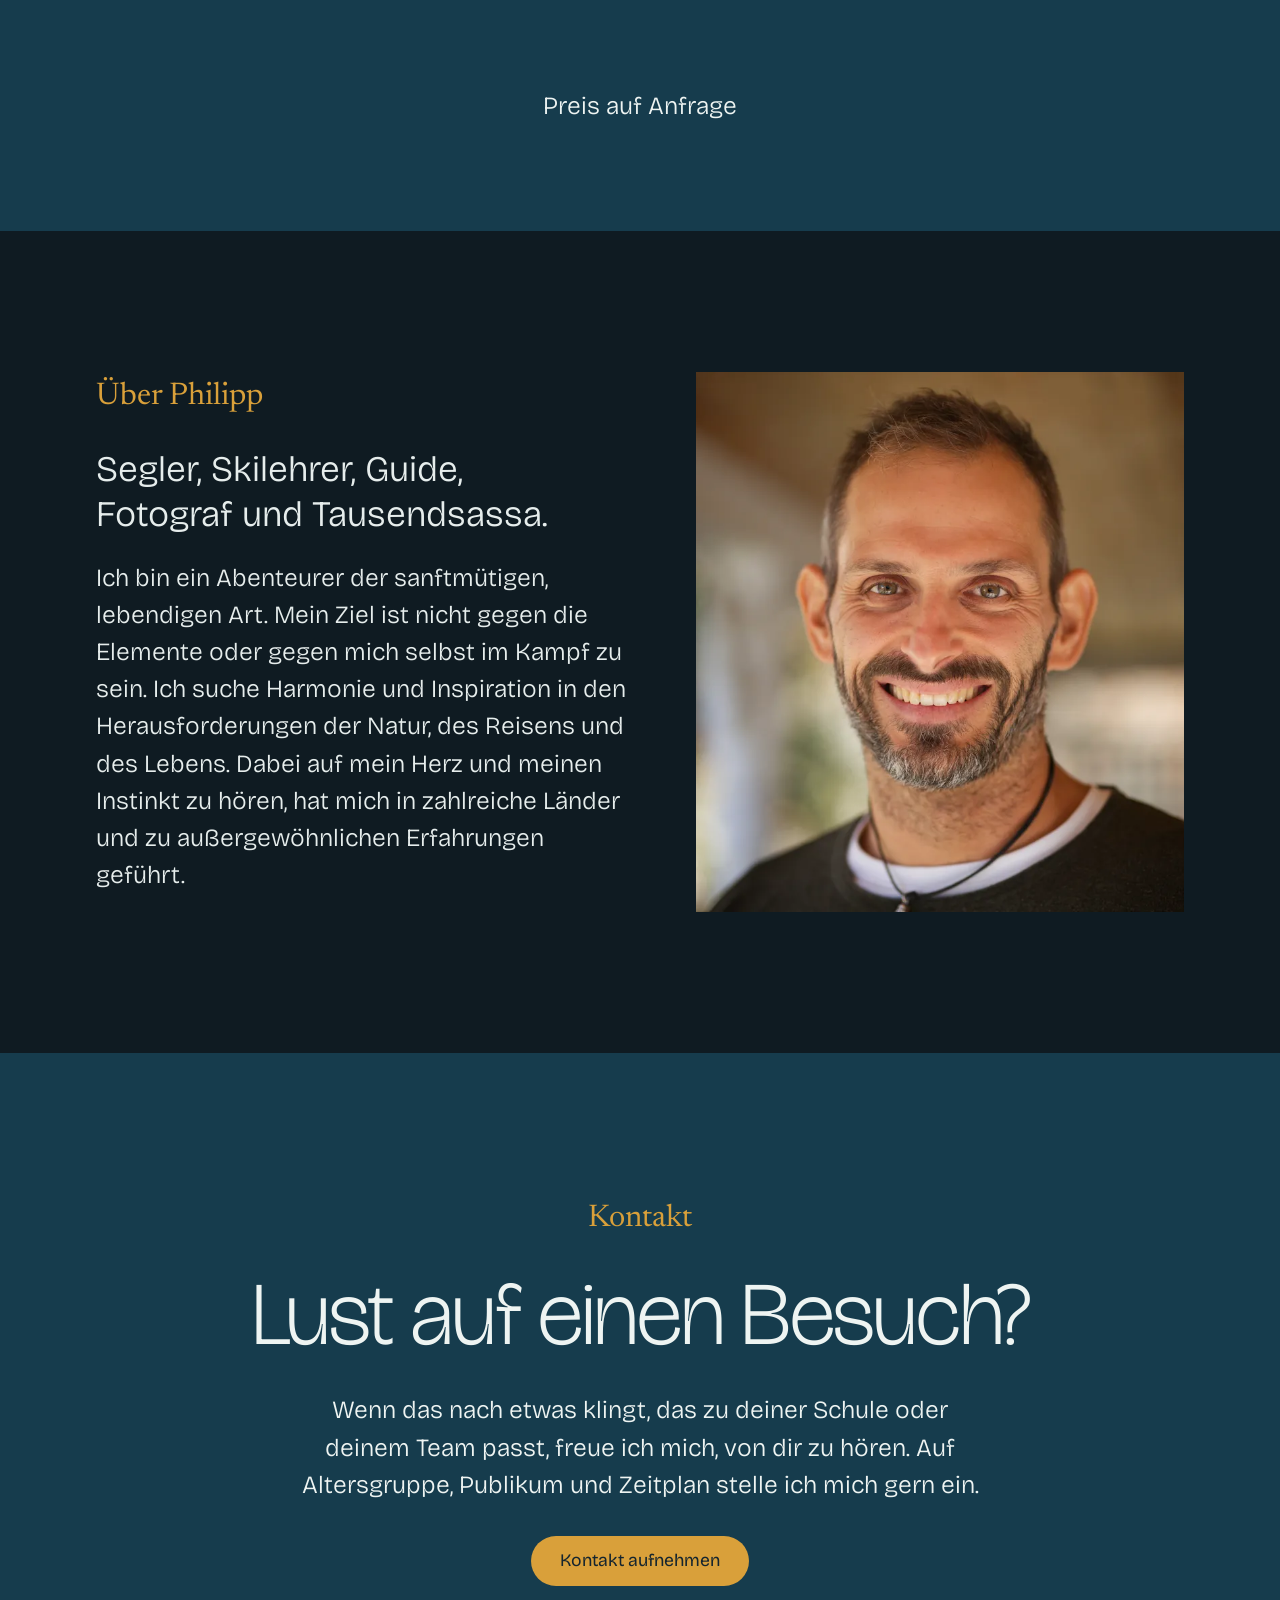
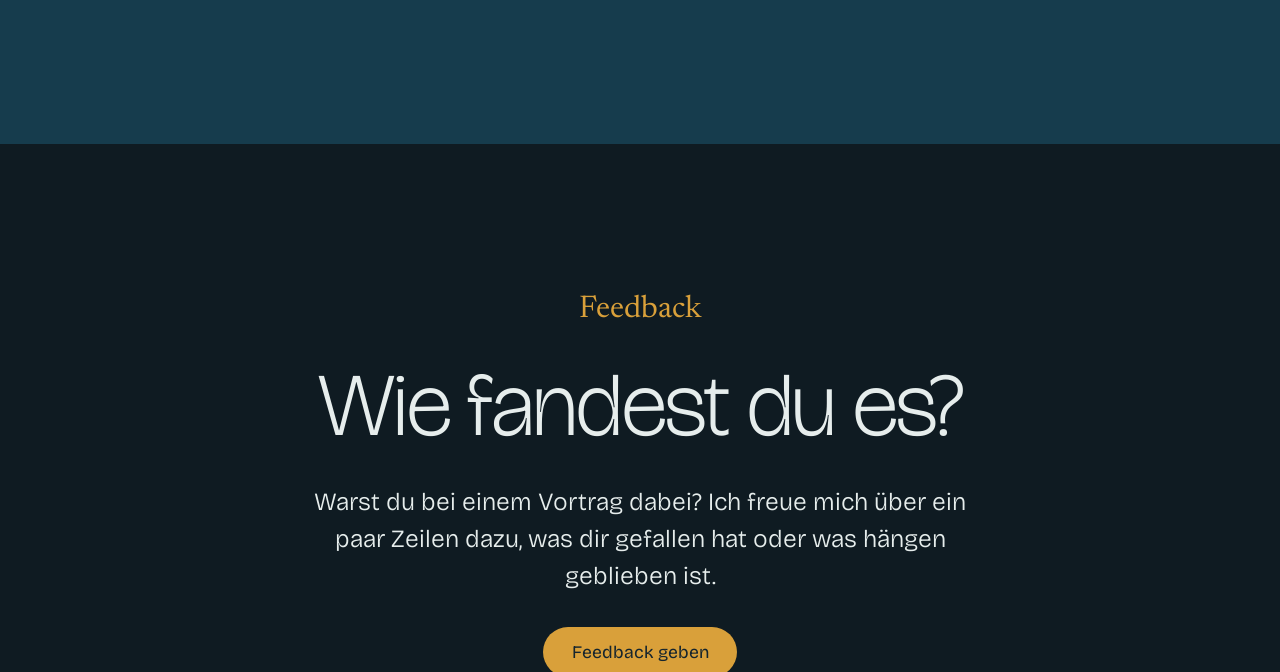
==== commit c908f862: "Remove the Rio caption from the first photo Co-Authored-By: Claude Opus 5.5 <noreply@anthropic.com> " ====
--- a/index.html
+++ b/index.html
@@ -40,7 +40,6 @@
       <cite>John A. Shedd</cite>
     </blockquote>
   </div>
-  <p class="caption"><span lang="de">Einfahrt nach Rio de Janeiro nach drei Wochen auf See</span><span lang="en">Sailing into Rio de Janeiro after three weeks at sea</span></p>
 </header>
 
 <main>
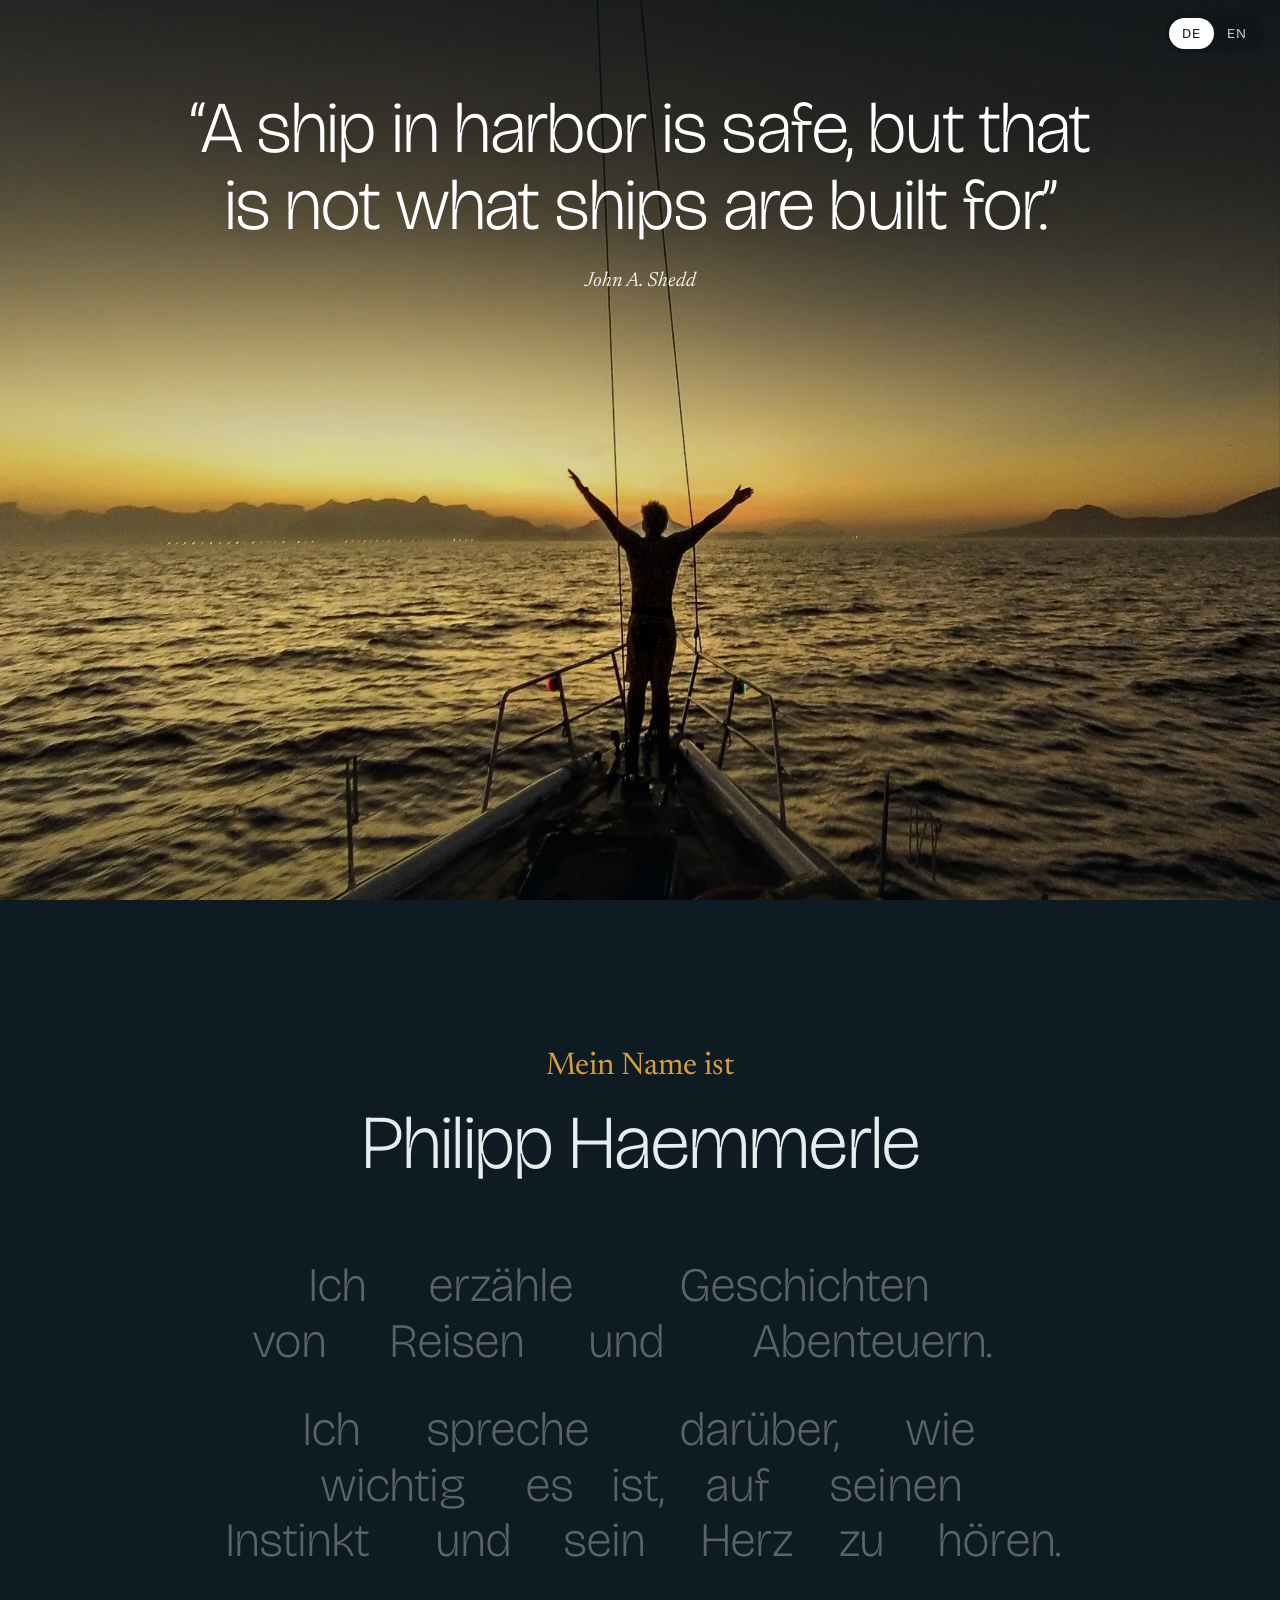
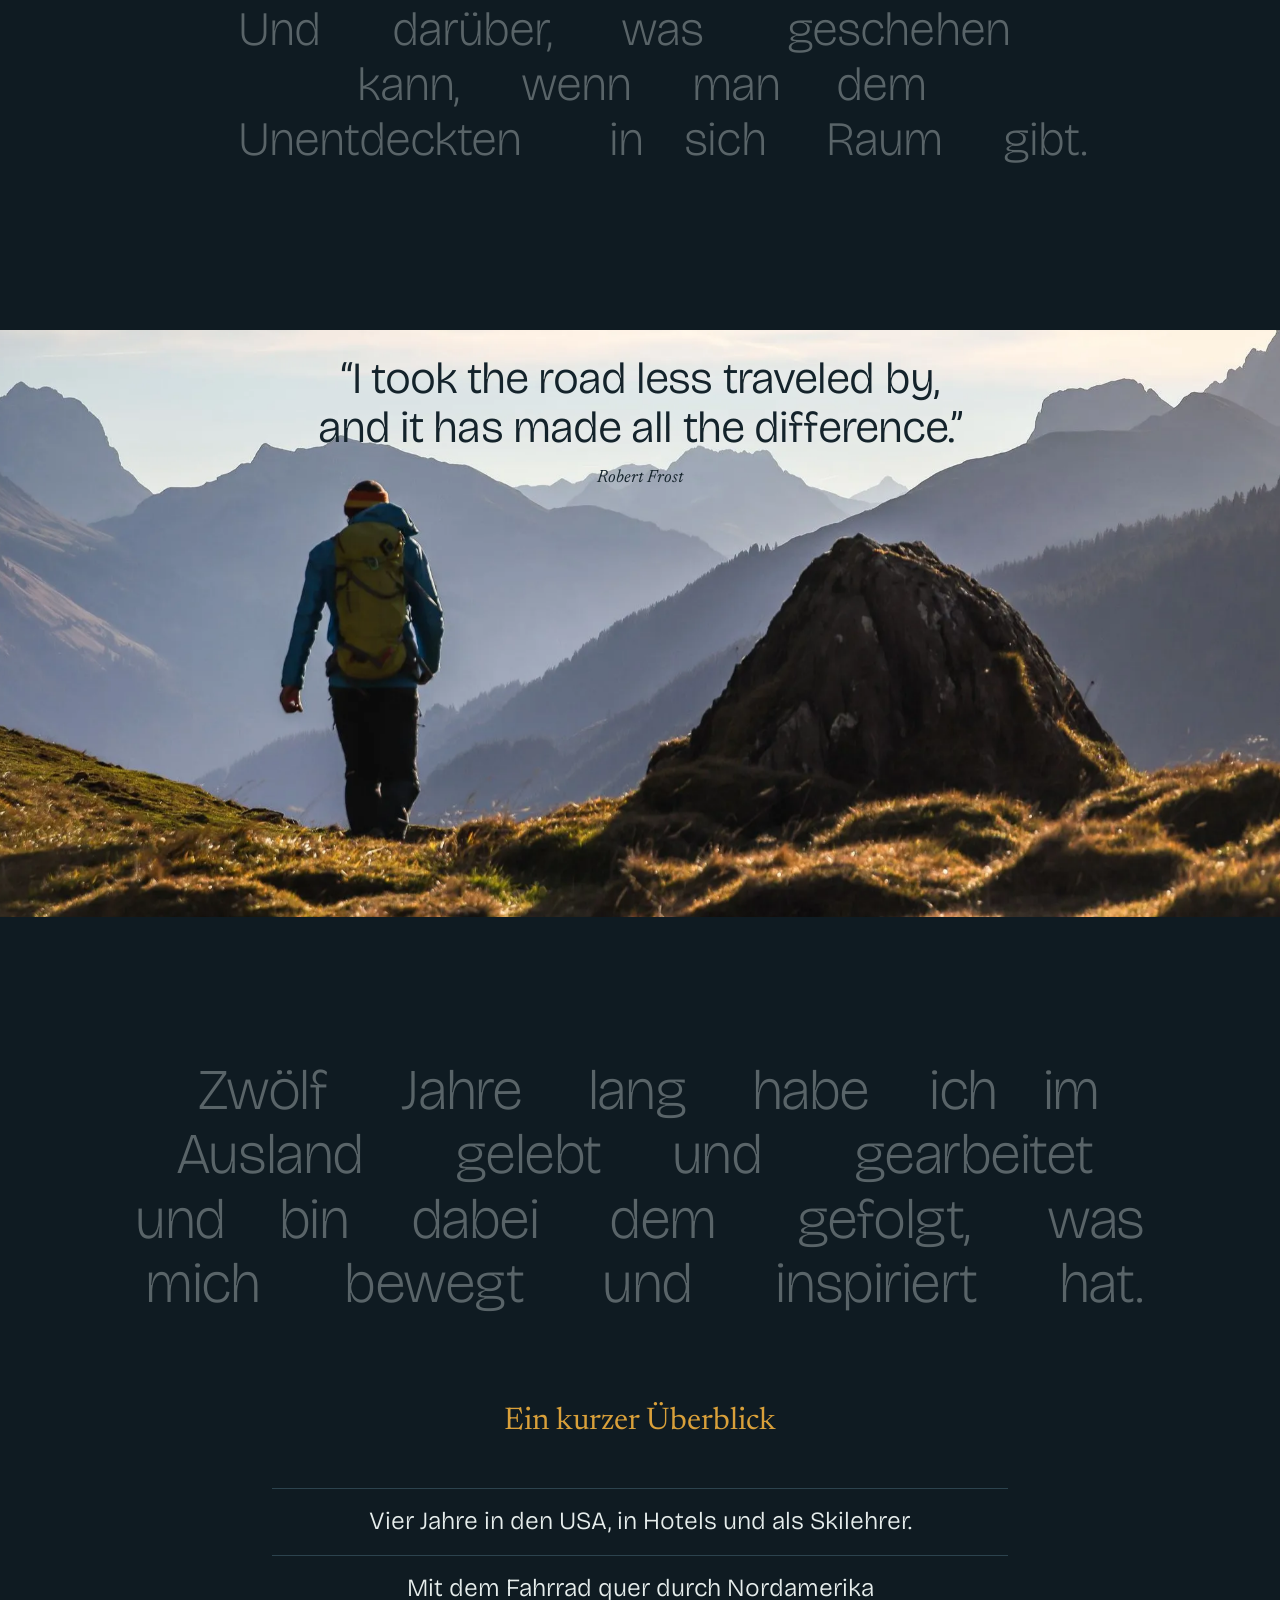
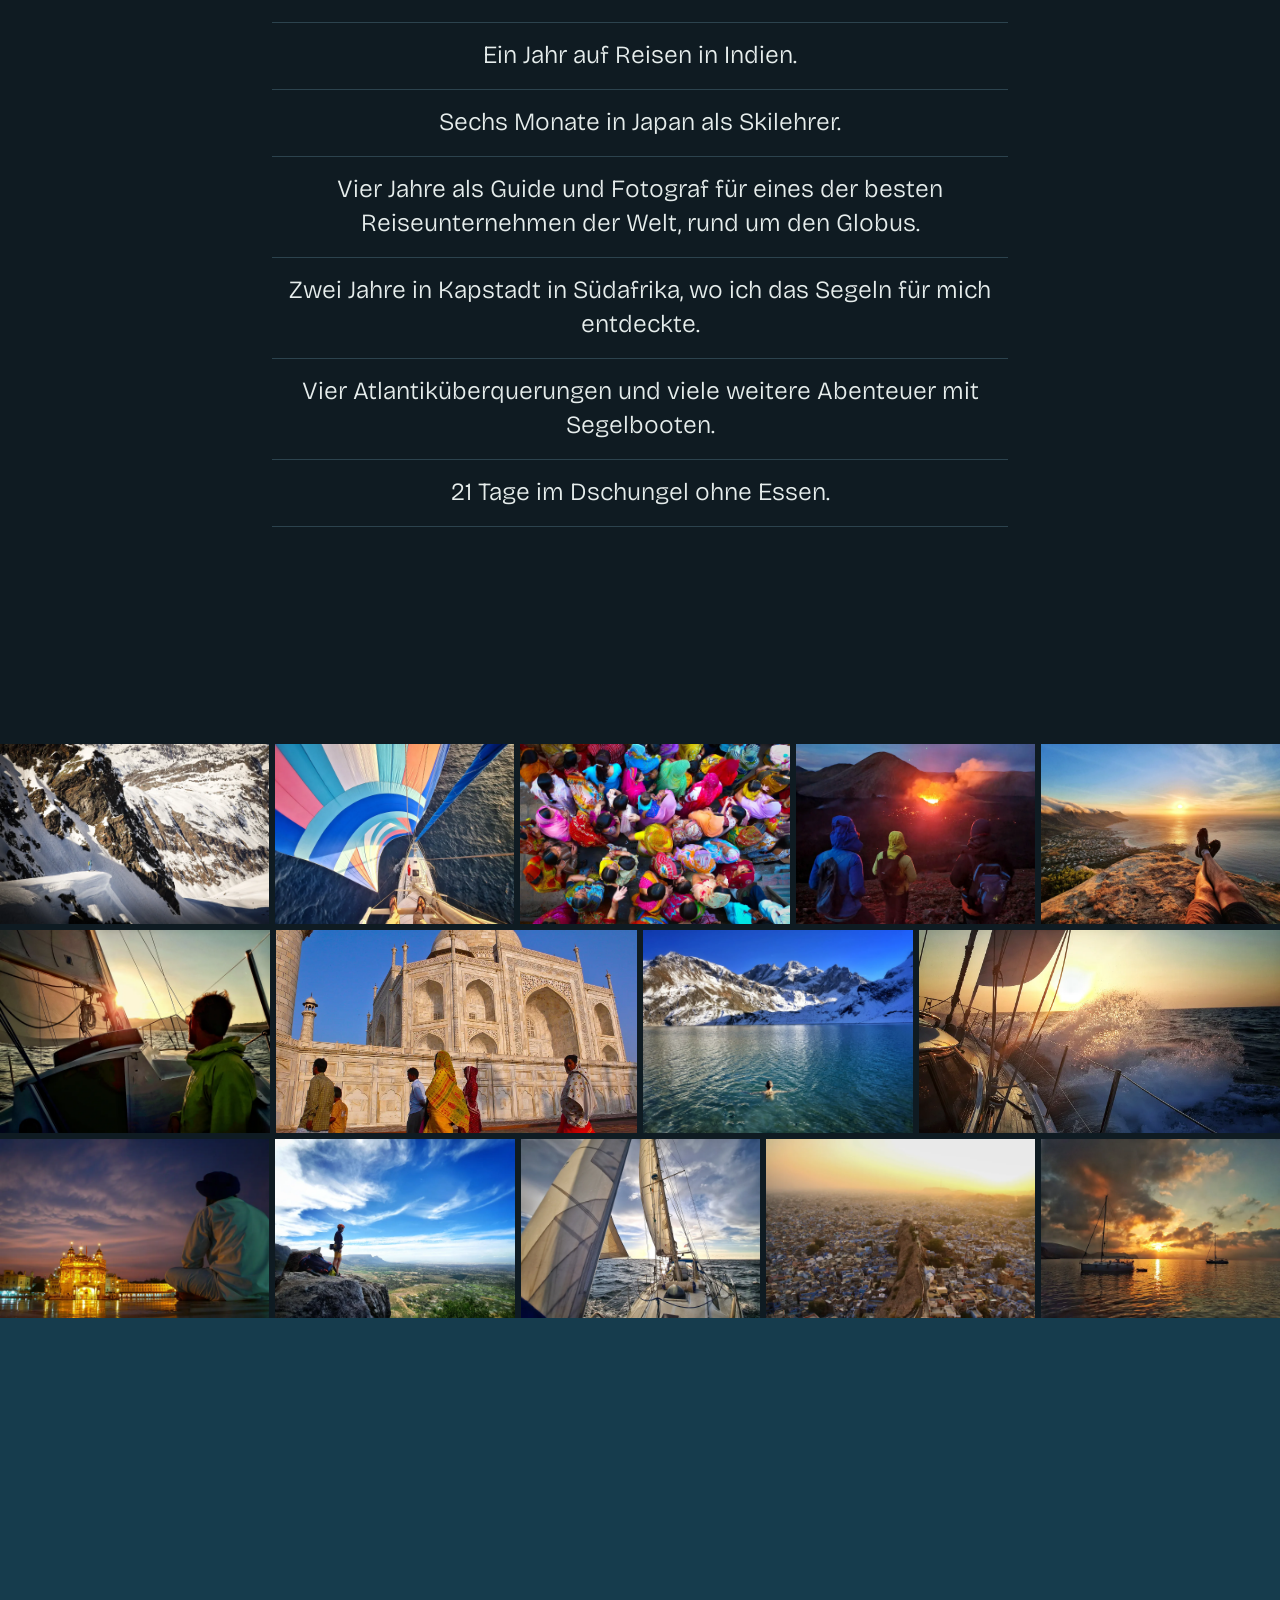
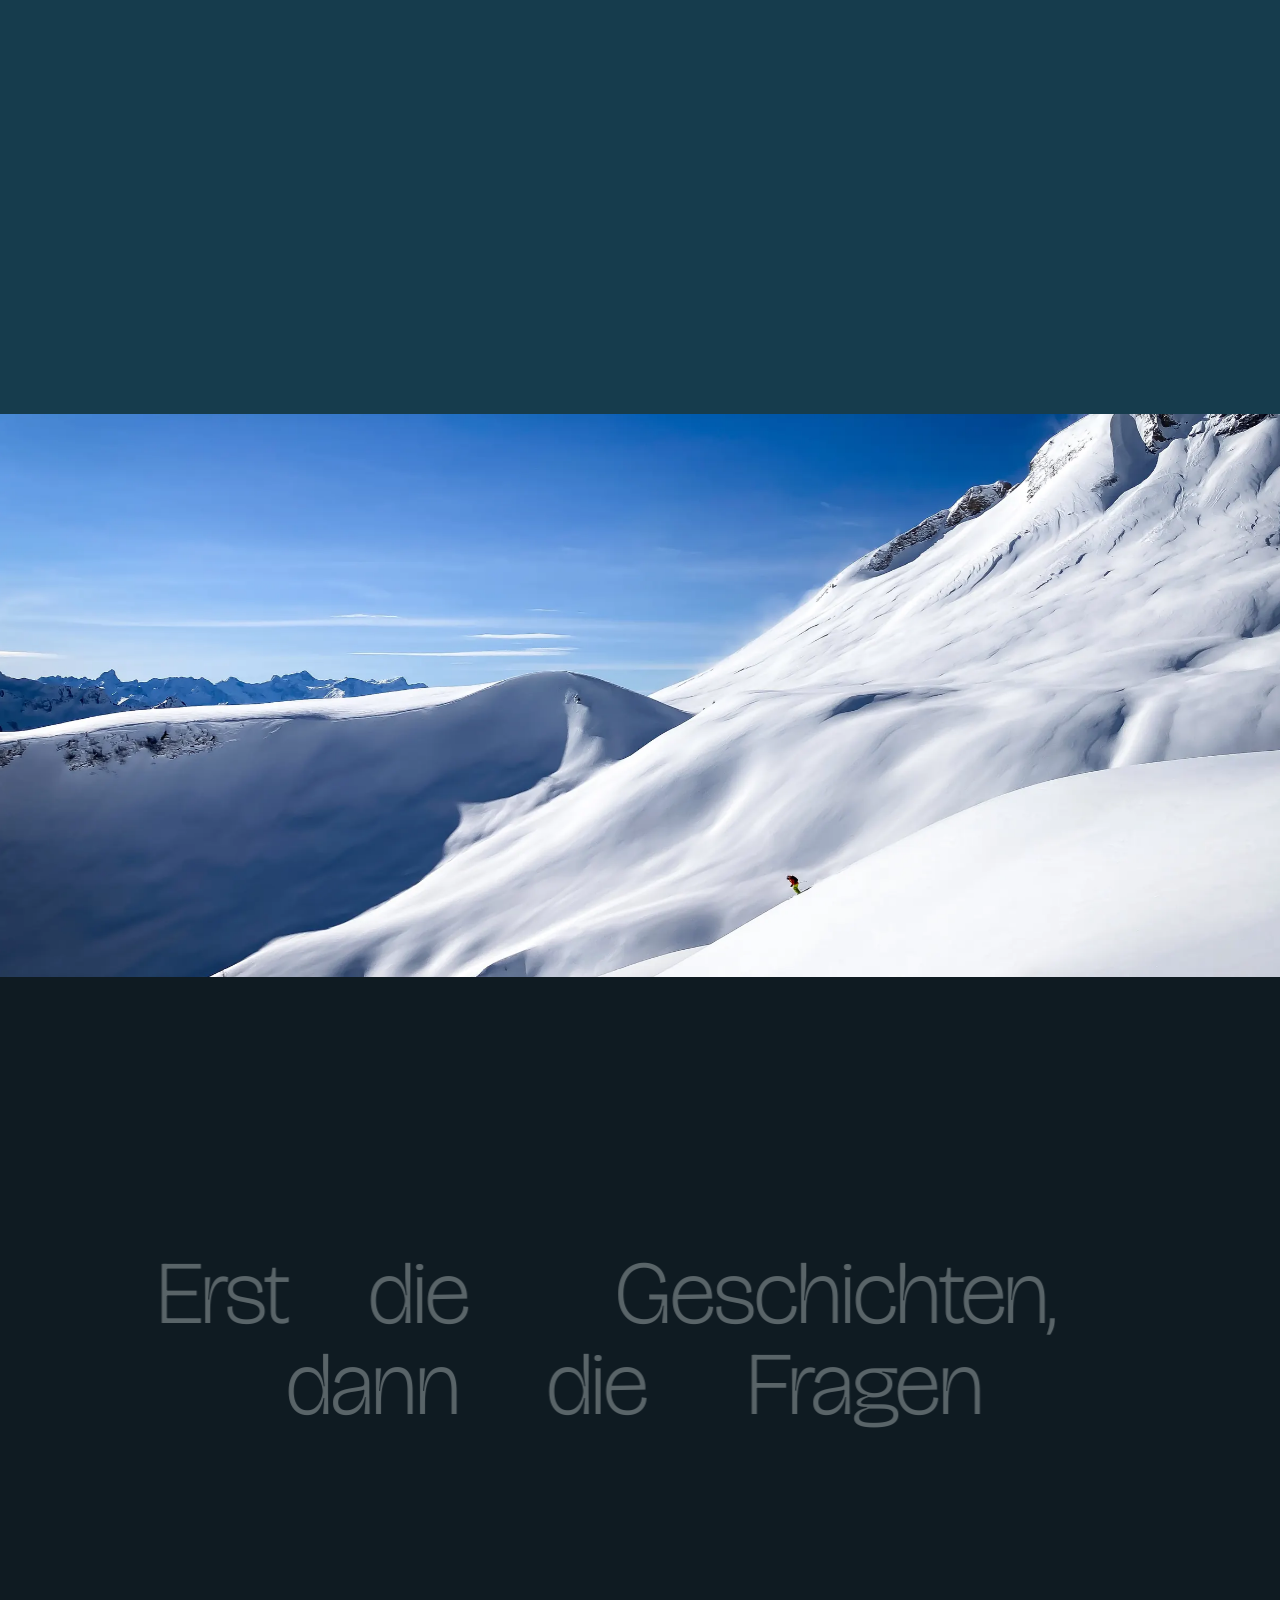
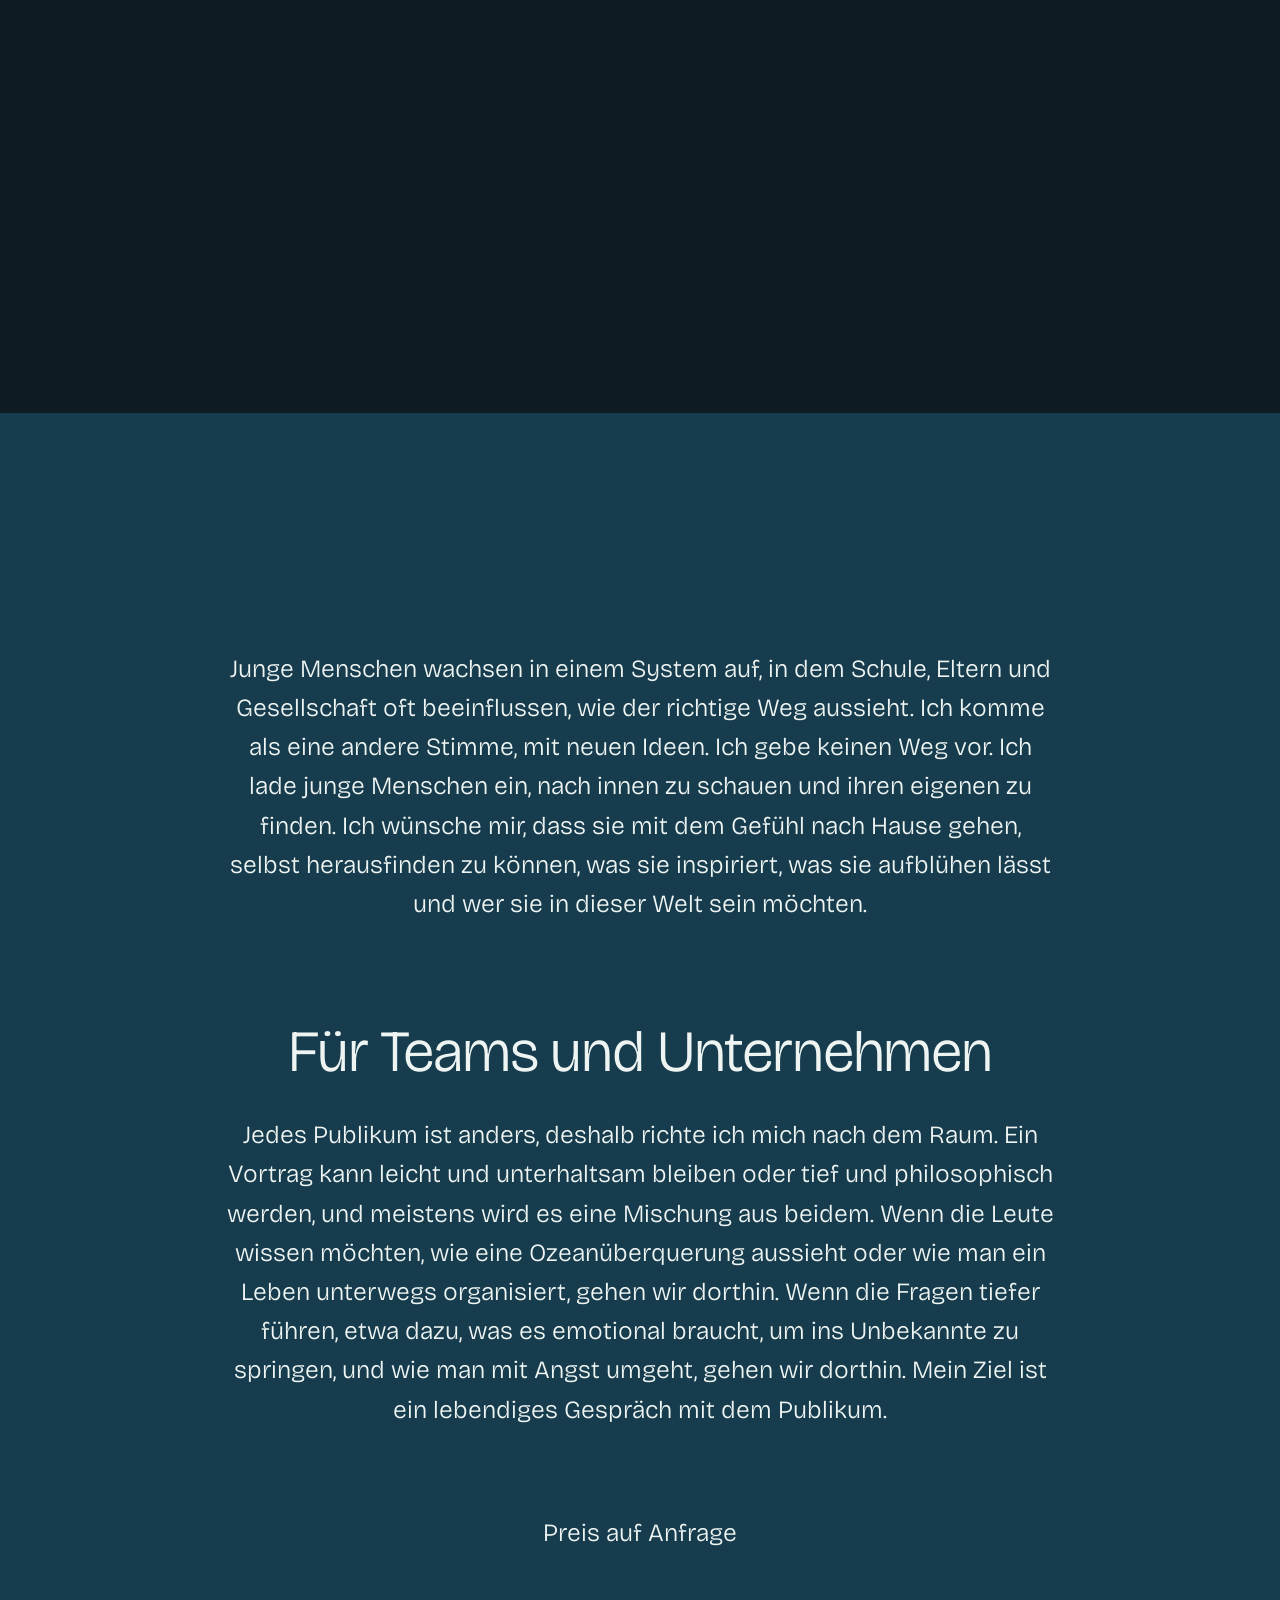
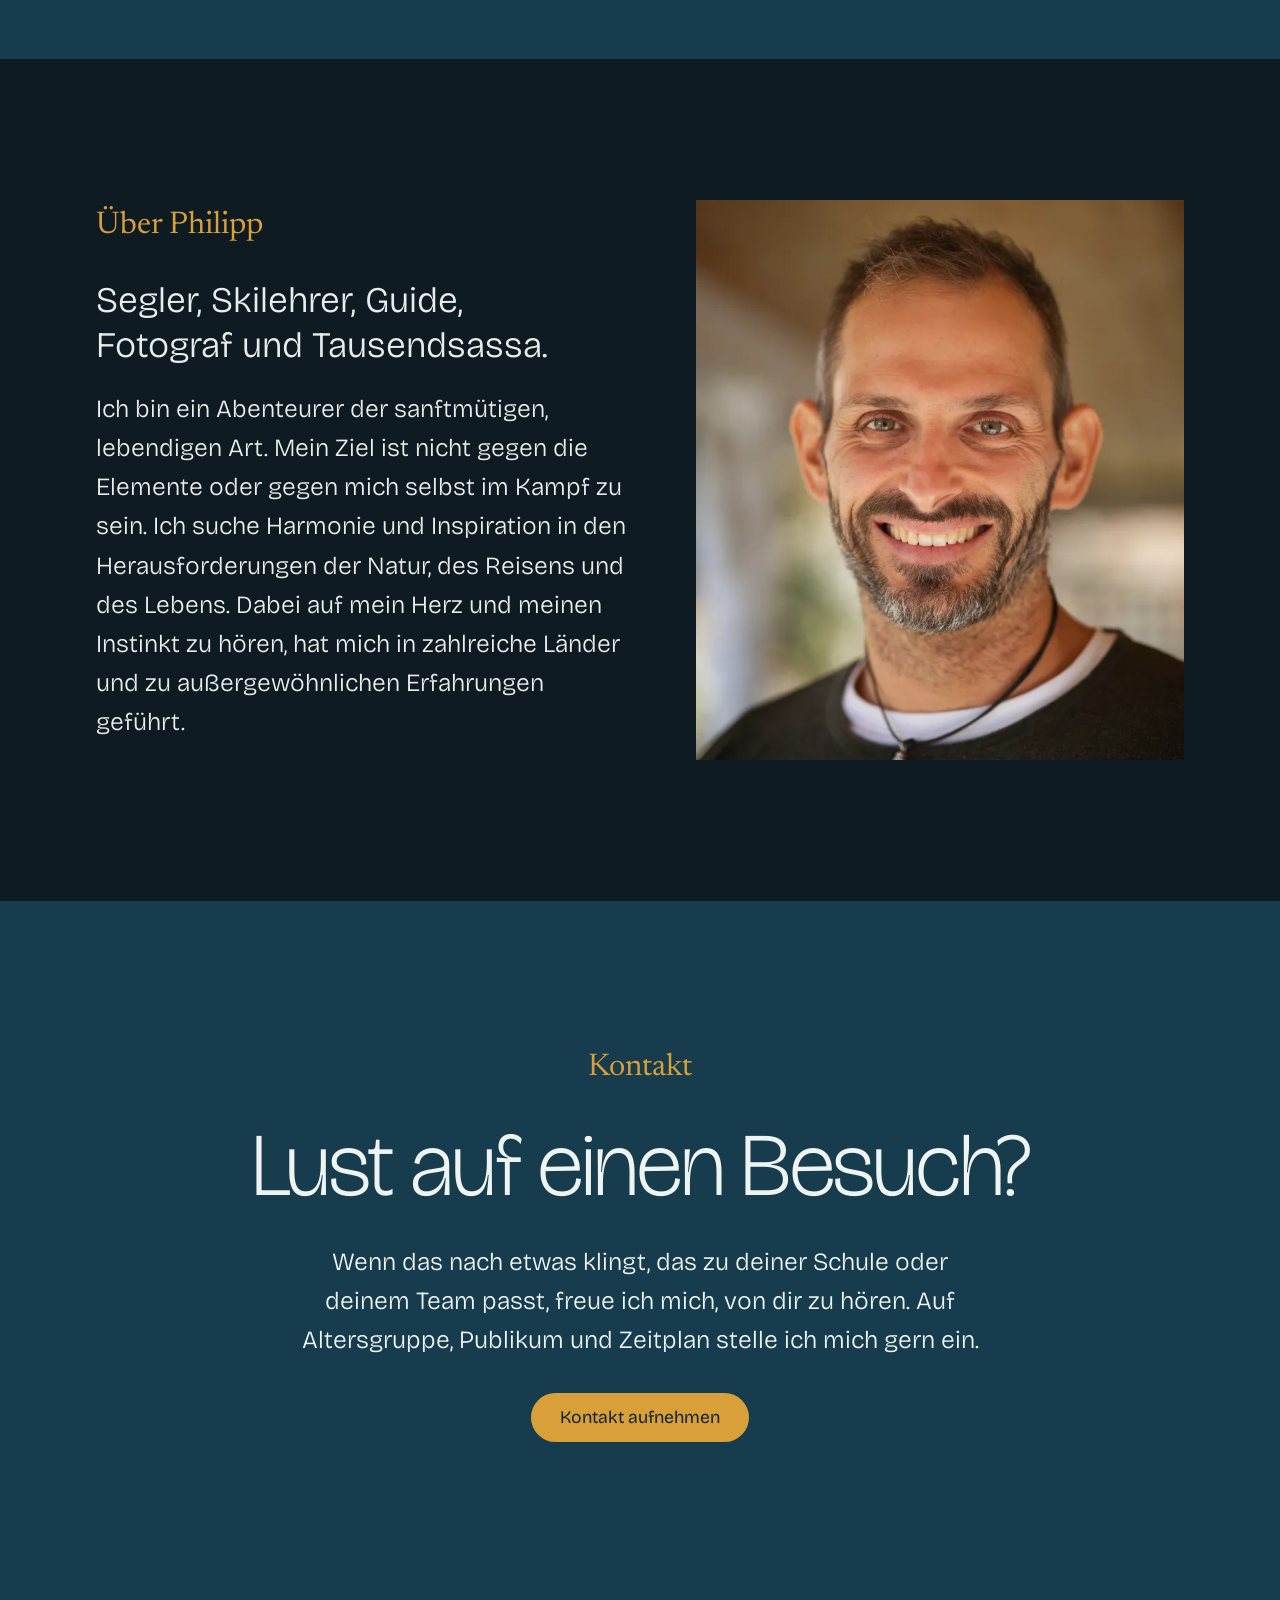
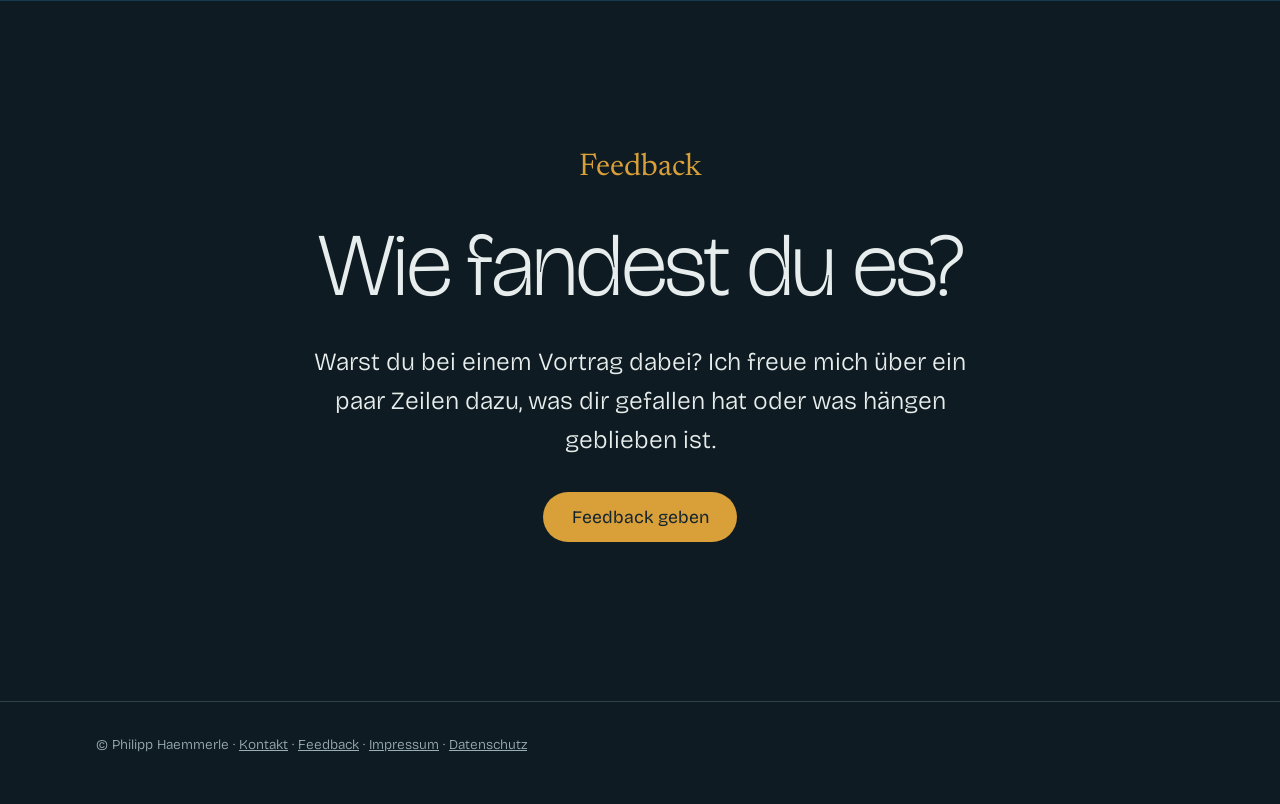
==== commit e76960d9: "Keep the last word of 'What I've found' off its own line; Frost photo drifts and zooms while scrolli" ====
--- a/index.html
+++ b/index.html
@@ -201,12 +201,12 @@
     <p lang="de" class="opener found-title">Was ich gelernt habe</p>
     <p lang="en" class="opener found-title">What I've found</p>
     <div lang="de">
-      <p>Wenn ich mich für das entschieden habe, was mich inspiriert und bewegt hat, hat sich ein großer Raum an Möglichkeiten geöffnet. Und wenn ich dafür offen war, sind immer unerwartete und wunderbare Dinge passiert.</p>
-      <p>Meine Ängste haben sich meistens überhaupt nicht bewahrheitet. Stattdessen ist fast immer etwas ganz anderes passiert. Das hat mich zu einigen der bedeutsamsten und wundervollsten Reisen und Erlebnissen meines Lebens geführt. Und davon möchte ich erzählen.</p>
+      <p>Wenn ich mich für das entschieden habe, was mich inspiriert und bewegt hat, hat sich ein großer Raum an Möglichkeiten geöffnet. Und wenn ich dafür offen war, sind immer unerwartete und wunderbare Dinge&nbsp;passiert.</p>
+      <p>Meine Ängste haben sich meistens überhaupt nicht bewahrheitet. Stattdessen ist fast immer etwas ganz anderes passiert. Das hat mich zu einigen der bedeutsamsten und wundervollsten Reisen und Erlebnissen meines Lebens geführt. Und davon möchte ich&nbsp;erzählen.</p>
     </div>
     <div lang="en">
-      <p>When I've made a decision based on what inspired and moved me, it made so much room for possibility. And when I was open to it, very unexpected and amazing things happened.</p>
-      <p>The things I was afraid of usually didn't come to pass. Something else entirely happened instead. It has led to some of the most meaningful and wondrous journeys and experiences of my life, and that's what I want to share.</p>
+      <p>When I've made a decision based on what inspired and moved me, it made so much room for possibility. And when I was open to it, very unexpected and amazing things&nbsp;happened.</p>
+      <p>The things I was afraid of usually didn't come to pass. Something else entirely happened instead. It has led to some of the most meaningful and wondrous journeys and experiences of my life, and that's what I want to&nbsp;share.</p>
     </div>
   </div>
 </section>
--- a/styles.css
+++ b/styles.css
@@ -203,7 +203,8 @@
 
 /* Full-width photo, shown whole */
 .band { padding: 0; }
-.band figure { margin: 0; position: relative; }
+.band figure { margin: 0; position: relative; overflow: hidden; }
+.band figure img { display: block; will-change: transform; }   /* drifts and slowly zooms while scrolling (site.js), like the skier photo */
 /* Quote over the sky of the walking photo */
 .band-quote {
   position: absolute; left: 0; right: 0; top: 4%;
@@ -314,7 +315,7 @@
 .found, .tint { background: var(--sea); color: var(--sea-ink); }
 .tint { --ink: var(--sea-ink); --muted: #B9CACE; --rule: rgba(238, 244, 242, 0.25); }
 .found .wrap { text-align: center; }
-.found p { font-size: clamp(1.2rem, 2.4vw, 1.55rem); line-height: 1.6; max-width: 52rem; margin-left: auto; margin-right: auto; }
+.found p { font-size: clamp(1.2rem, 2.4vw, 1.55rem); line-height: 1.6; max-width: 56rem; margin-left: auto; margin-right: auto; }
 .found .found-title { margin-left: auto; margin-right: auto; max-width: none; }
 
 /* Headings and text centred, in a comfortable column */
@@ -370,7 +371,7 @@
 .reveal.in { opacity: 1; transform: none; }
 @media (prefers-reduced-motion: reduce) {
   .reveal { opacity: 1; transform: none; transition: none; }
-  .parallax picture, .parallax picture img, .hero .wrap { transform: none !important; }
+  .parallax picture, .parallax picture img, .band figure img, .hero .wrap { transform: none !important; }
 }
 
 /* Scroll-linked word fill for pull lines */
--- a/looks/original.css
+++ b/looks/original.css
@@ -100,8 +100,8 @@
   --font-snug: var(--font-sans);
 }
 
-/* Bricolage's own line spacing */
-body { line-height: 1.6; }
+/* Bricolage's own line spacing; small body text +5% (Phil, 2026-11-21) */
+body { line-height: 1.68; }
 h2 { line-height: 1.02; }
 h3 { line-height: 1.1; }
 .hero blockquote p { line-height: 1.06; }
@@ -111,12 +111,12 @@
 .band-quote p { line-height: 1.1; }
 .band-question { line-height: 1.08; }
 .opener { line-height: 1.12; }
-.places li { line-height: 1.3; }
+.places li { line-height: 1.37; }
 .found p, .format .wrap > div[lang] p, .audience p, .about-grid p:not(.label):not(.roles),
-.contact p:not(.label), .feedback-section p:not(.label) { line-height: 1.5; }
+.contact p:not(.label), .feedback-section p:not(.label) { line-height: 1.58; }
 .found .found-title { line-height: 1.12; }
 .about-grid .roles { line-height: 1.25; }
-.legal p { line-height: 1.6; }
+.legal p { line-height: 1.68; }
 
 /* Bricolage's own letter spacing */
 h2 { letter-spacing: -0.03em; }
